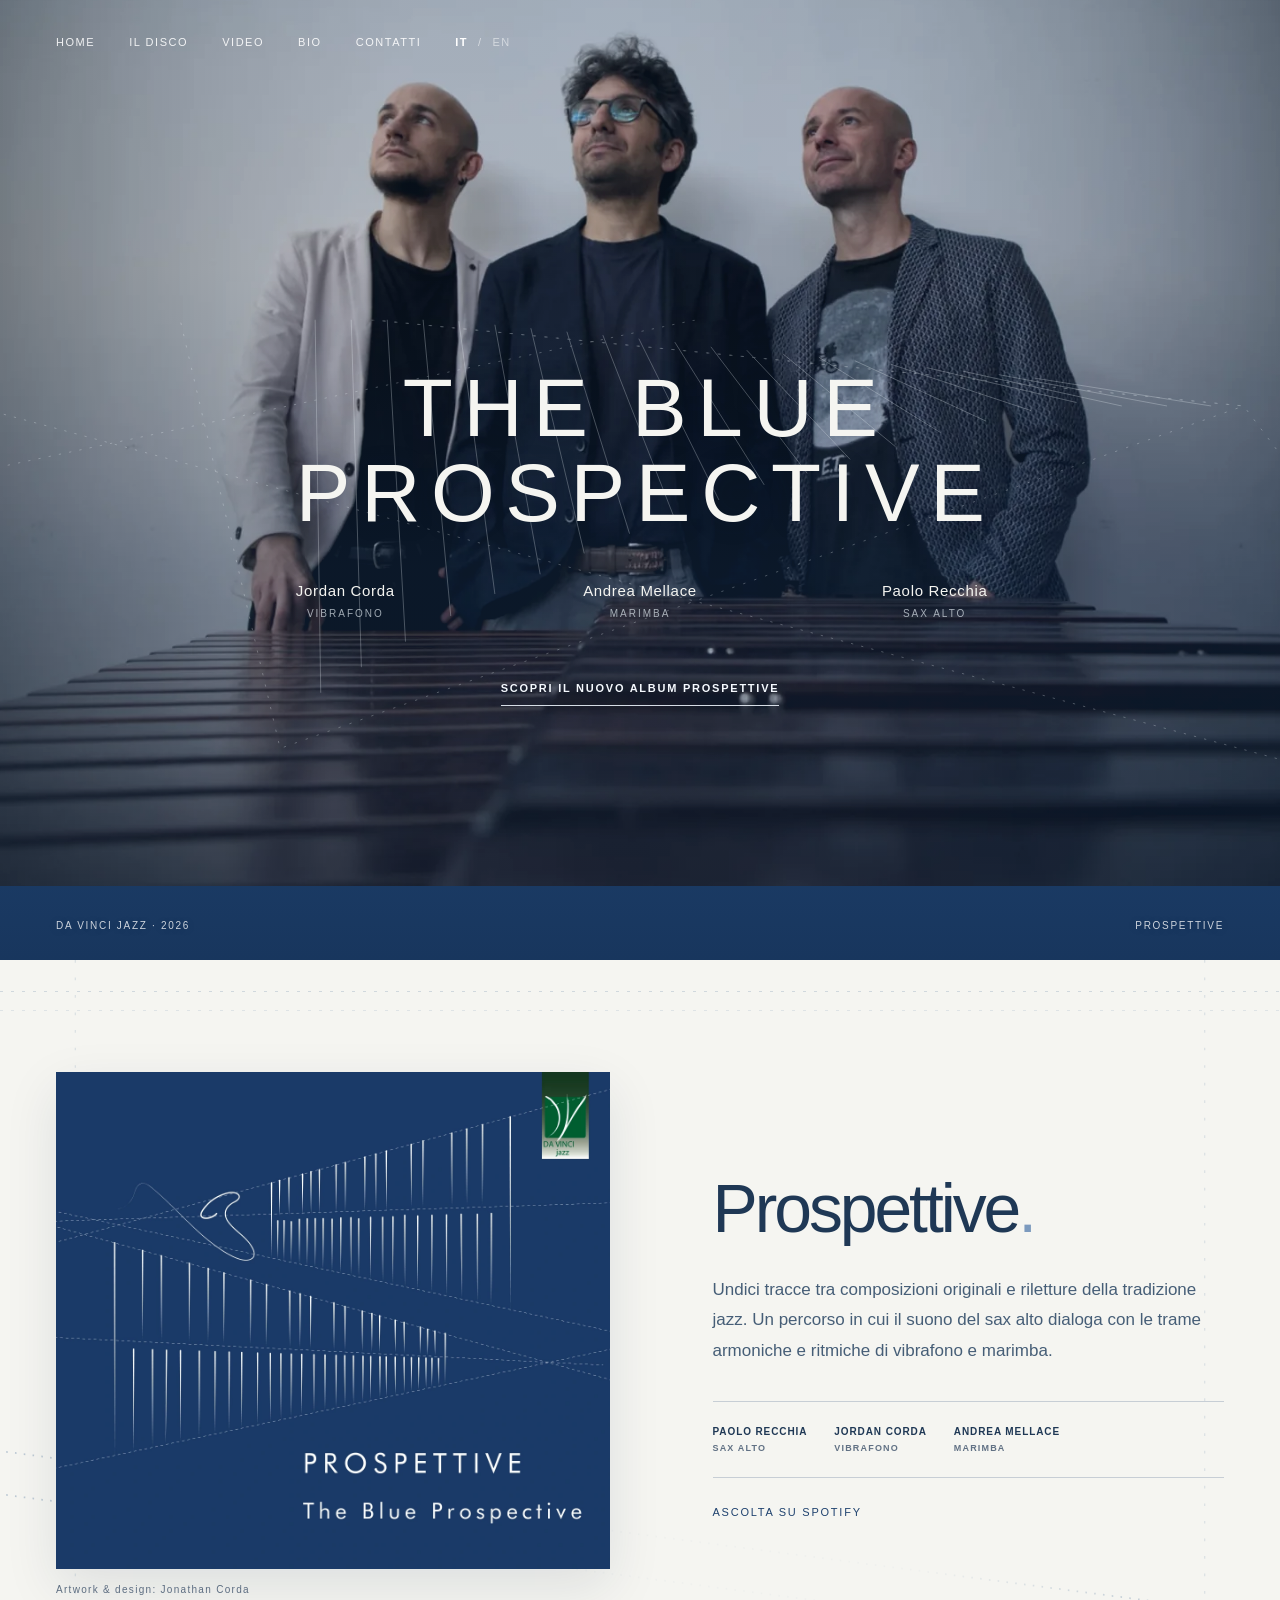
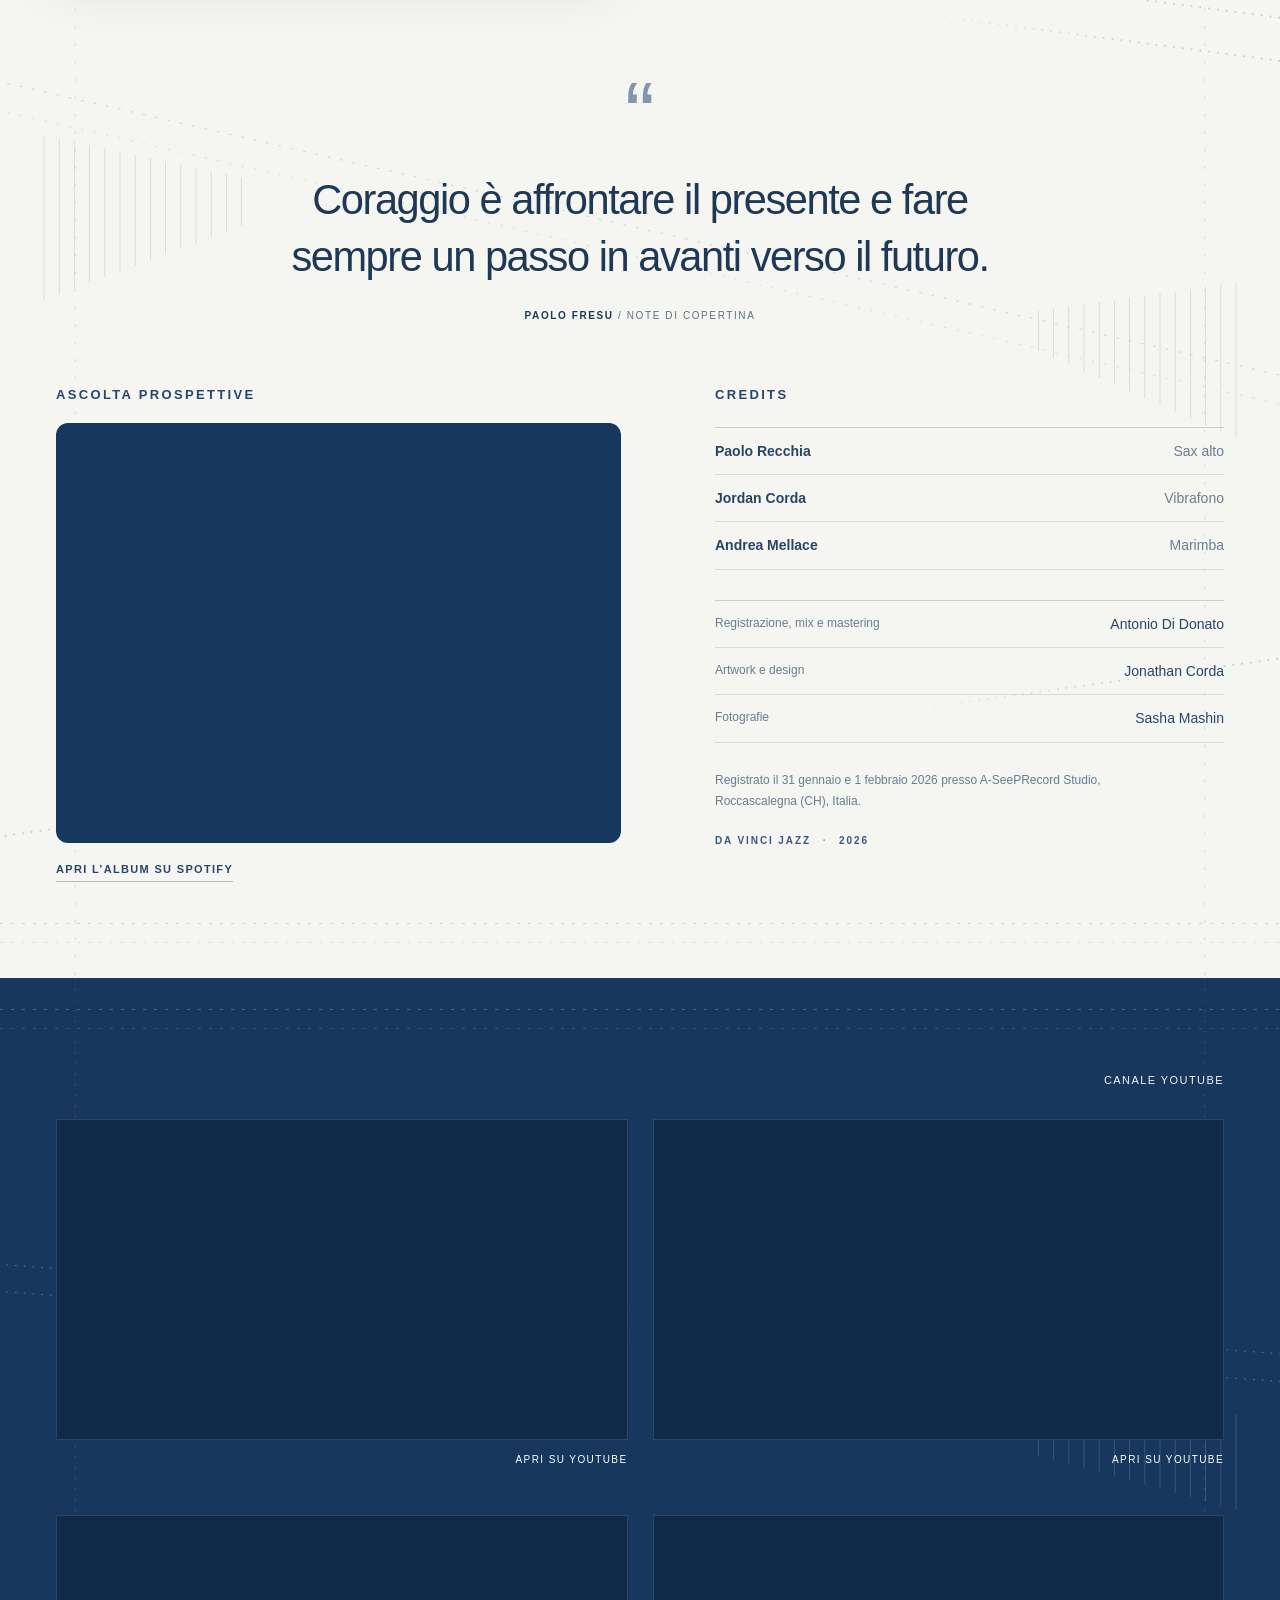
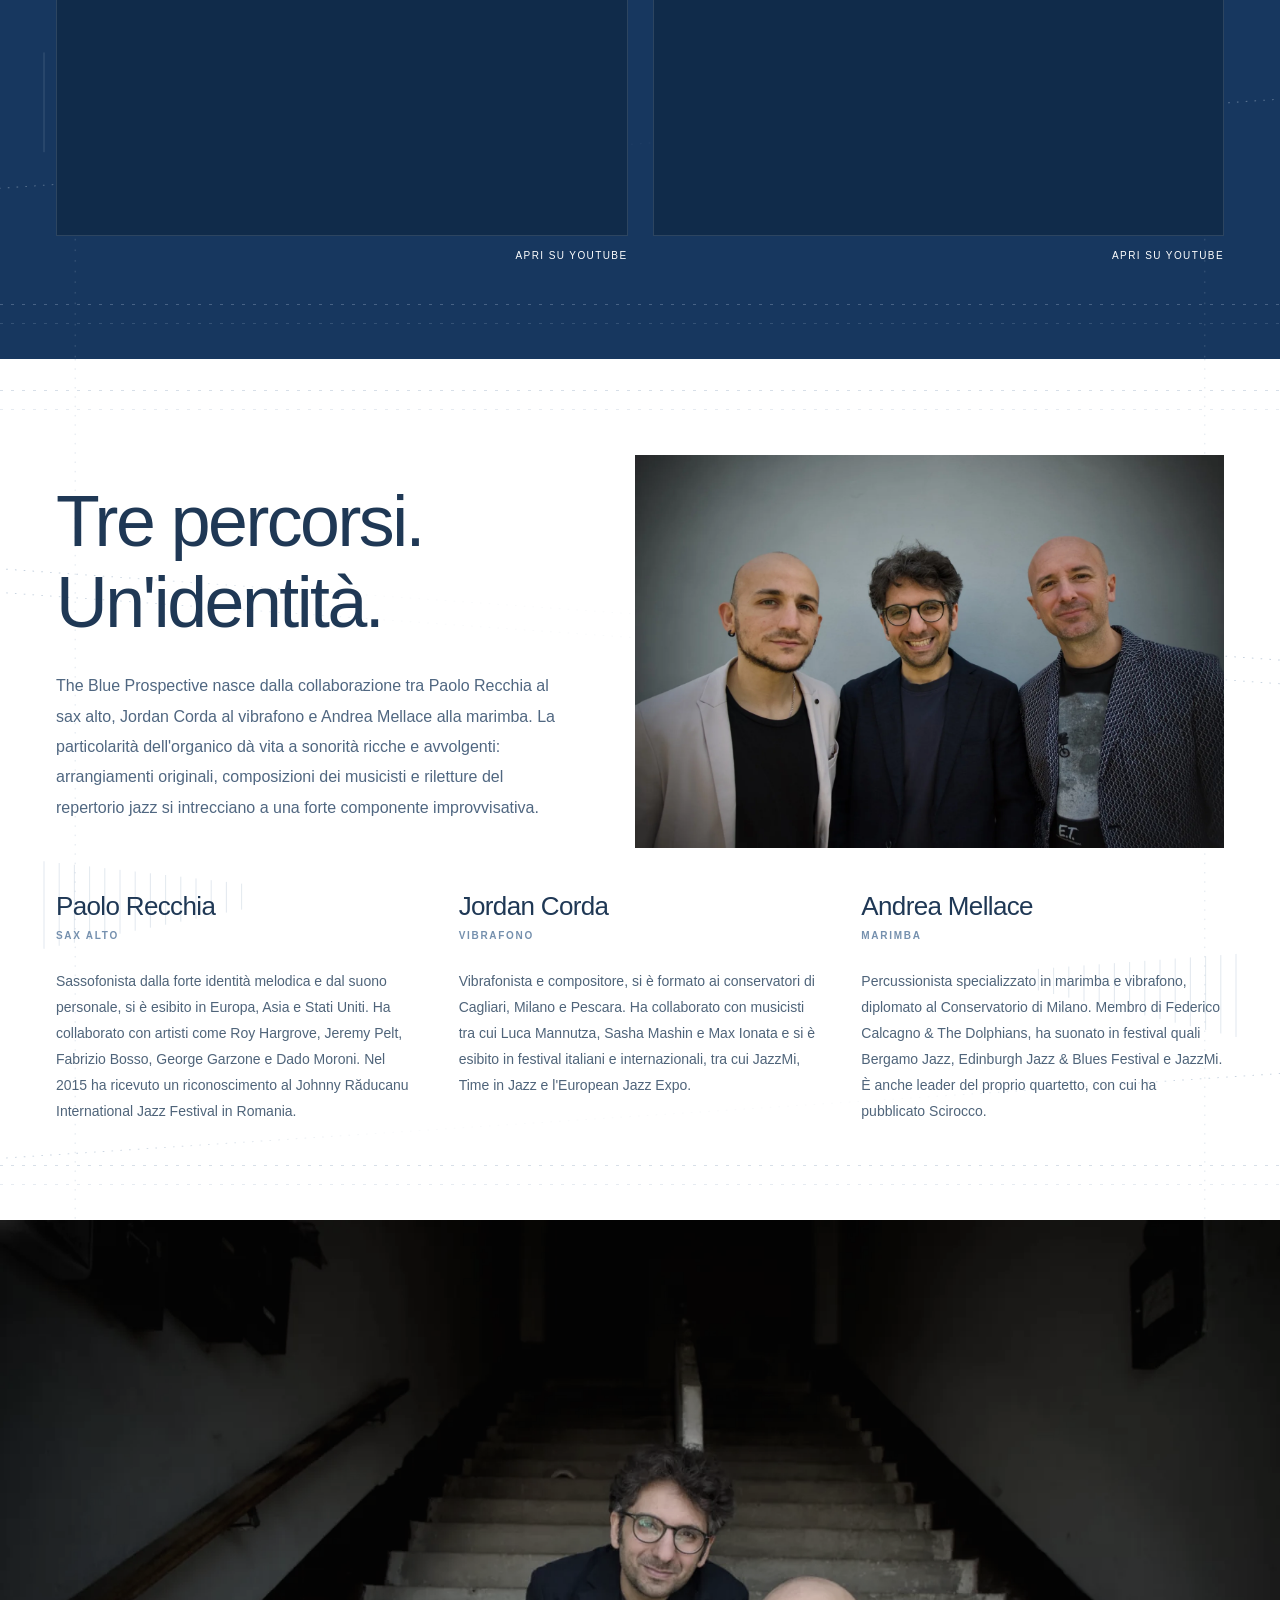
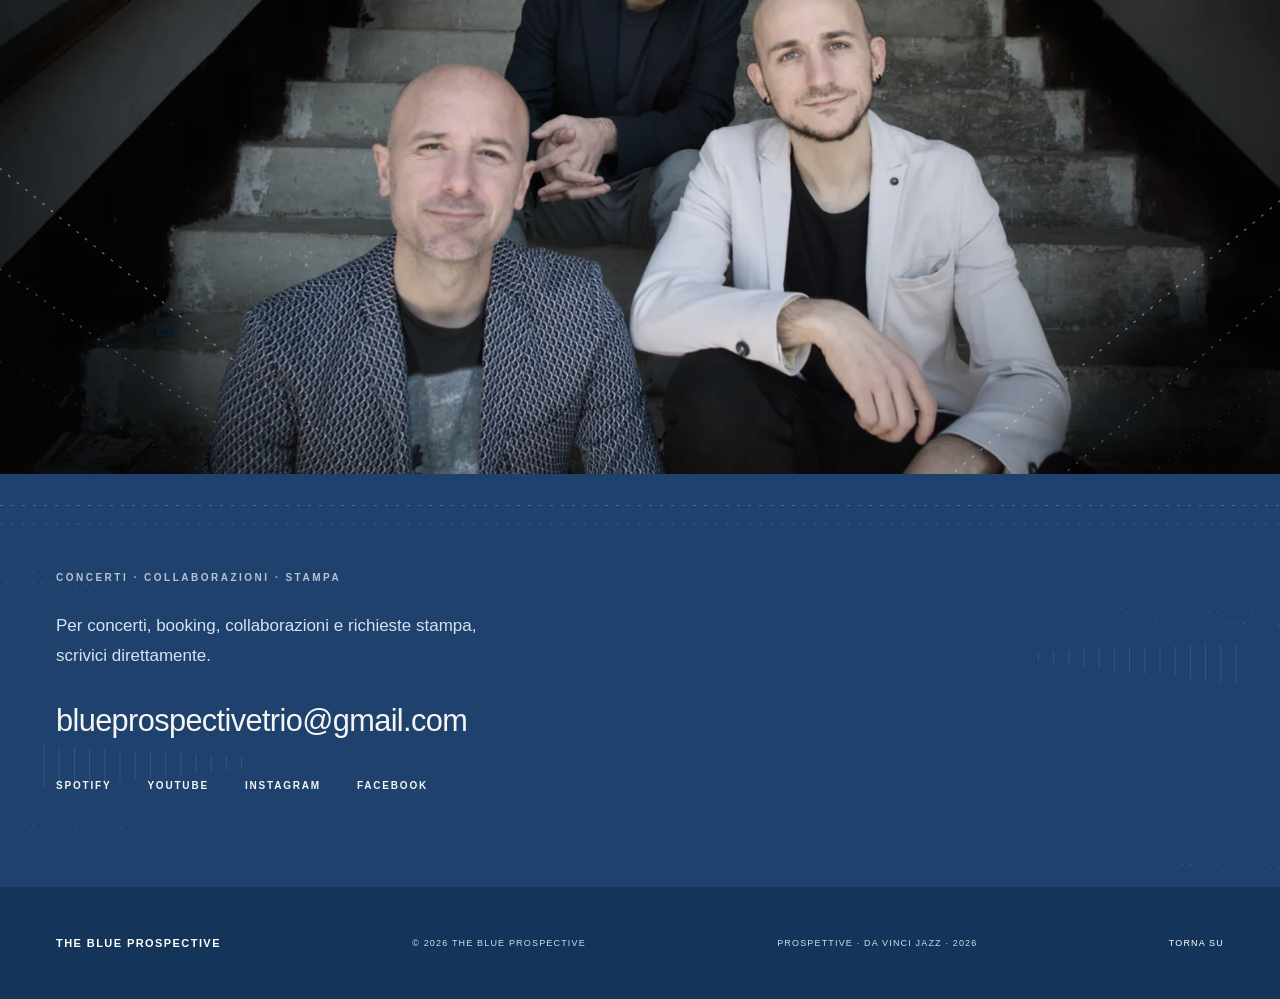
==== index.html @ 14762be0 "Add files via upload" ====
<!DOCTYPE html>

<html lang="it">
<head>
<meta charset="utf-8"/>
<meta content="width=device-width, initial-scale=1" name="viewport"/>
<meta content="#1e416e" name="theme-color"/>
<meta content="The Blue Prospective: Paolo Recchia, Jordan Corda e Andrea Mellace. Scopri Prospettive, il disco d'esordio per Da Vinci Jazz, ascolta la musica e guarda i video." name="description"/>
<meta content="website" property="og:type"/>
<meta content="The Blue Prospective — Prospettive" property="og:title"/>
<meta content="Alto saxophone · Vibraphone · Marimba. The debut album Prospettive — Da Vinci Jazz, 2026." property="og:description"/>
<meta content="assets/prospettive-cover.jpg" property="og:image"/>
<meta content="light" name="color-scheme"/>
<link href="[data-uri]" rel="icon" type="image/svg+xml"/>
<link as="image" href="[data-uri]" rel="preload"/>
<style>
:root{--blue:#1e416e;--blue-deep:#17375f;--blue-light:#42658c;--paper:#f5f5f1;--white:#fff;--ink:#1f3855;--muted:#617184;--line:rgba(30,65,110,.21);--max:1230px;--sans:"Helvetica Neue",Helvetica,Arial,sans-serif}
*{box-sizing:border-box}html{scroll-behavior:smooth;scroll-padding-top:82px}body{margin:0;font-family:var(--sans);background:var(--paper);color:var(--ink);-webkit-font-smoothing:antialiased}body,button{font-size:16px}button,a{-webkit-tap-highlight-color:transparent}button{font-family:inherit}a{color:inherit;text-decoration:none}img{max-width:100%;display:block}figure,blockquote{margin:0}p,h1,h2,h3{margin-top:0}::selection{background:#aebed0;color:var(--blue-deep)}:focus-visible{outline:2px solid #819cce;outline-offset:5px}.page-wrap{width:min(calc(100% - 112px),var(--max));margin-inline:auto}.section-padding{padding-block:118px}.blue-surface{background:var(--blue);color:#f5f5f1}.skip-link{position:absolute;z-index:100;top:-80px;left:20px;background:white;color:var(--blue);padding:10px 16px}.skip-link:focus{top:10px}
.site-header{height:84px;position:absolute;top:0;left:0;right:0;z-index:20;color:#fff;border-bottom:1px solid rgba(255,255,255,.18)}.header-inner{height:100%;display:flex;align-items:center;justify-content:space-between;gap:32px}.wordmark{display:inline-flex;align-items:center;gap:11px;font-size:12px;line-height:1.2;letter-spacing:.16em;font-weight:600;white-space:nowrap}.wordmark-symbol{font-size:29px;line-height:1;font-weight:200;transform:rotate(-18deg);opacity:.85}.desktop-nav{display:flex;align-items:center;gap:34px;margin-left:auto}.desktop-nav a,.mobile-nav a{font-size:11px;letter-spacing:.14em;text-transform:uppercase;opacity:.88;transition:opacity .2s}.desktop-nav a:hover,.mobile-nav a:hover{opacity:1}.header-actions{display:flex;align-items:center;gap:21px}.language-switch{display:flex;align-items:center;gap:8px;font-size:11px;letter-spacing:.12em;color:rgba(255,255,255,.56)}.lang-btn{background:transparent;border:0;color:rgba(255,255,255,.53);font-size:11px;letter-spacing:.13em;cursor:pointer;padding:8px 2px}.lang-btn.is-active{color:#fff;font-weight:700}.mobile-menu-button{display:none;background:transparent;border:0;color:#fff;width:38px;height:38px;cursor:pointer;flex-direction:column;gap:6px;justify-content:center;align-items:center}.mobile-menu-button span{height:1px;width:21px;background:currentColor;display:block;transition:transform .25s}.mobile-menu-button[aria-expanded=true] span:first-child{transform:translateY(3.5px) rotate(45deg)}.mobile-menu-button[aria-expanded=true] span:last-child{transform:translateY(-3.5px) rotate(-45deg)}.mobile-nav{position:absolute;left:0;right:0;top:84px;background:var(--blue-deep);padding:22px 7%;border-bottom:1px solid rgba(255,255,255,.14)}.mobile-nav:not([hidden]){display:flex;flex-direction:column;gap:24px}.mobile-nav[hidden]{display:none}
.hero{position:relative;isolation:isolate;min-height:765px;height:min(920px,100svh);display:flex;align-items:center;overflow:hidden}.hero-art{position:absolute;inset:0;z-index:-1;overflow:hidden;pointer-events:none}.perspective-art{position:absolute;width:100%;height:100%;color:rgba(232,239,244,.92);transform:scale(1.04)}.hero-art:after{content:"";position:absolute;inset:0;background:linear-gradient(90deg,rgba(30,65,110,.17),rgba(30,65,110,.55) 35%,rgba(30,65,110,.45) 68%,rgba(30,65,110,.10))}.hero-content{position:relative;padding-top:72px;text-align:center}.eyebrow{font-size:10px;font-weight:600;letter-spacing:.25em;line-height:1.6;text-transform:uppercase}.hero-eyebrow{display:flex;align-items:center;justify-content:center;gap:20px;color:rgba(255,255,255,.9);margin-bottom:38px}.eyebrow-rule{width:36px;height:1px;background:rgba(255,255,255,.76)}.hero h1{font-size:clamp(57px,7.15vw,112px);line-height:1.09;letter-spacing:.14em;font-weight:300;margin:0 auto;max-width:1160px;text-indent:.14em}.hero h1 span{display:block}.hero-subtitle{font-size:clamp(18px,2.3vw,28px);font-weight:300;letter-spacing:.02em;margin:32px 0 12px}.hero-instruments{font-size:12px;letter-spacing:.19em;text-transform:uppercase;color:rgba(255,255,255,.74)}.hero-cta{display:flex;justify-content:center;align-items:center;gap:36px;margin-top:43px}.btn{display:inline-flex;align-items:center;justify-content:center;gap:38px;min-height:53px;padding:15px 23px;font-size:11px;font-weight:700;text-transform:uppercase;letter-spacing:.13em;border:1px solid transparent;transition:background .2s,color .2s,border-color .2s}.btn span:last-child{font-size:16px;font-weight:300}.btn-light{color:var(--blue);background:#fff}.btn-light:hover{background:#e3eaf2}.btn-blue{color:#fff;background:var(--blue);margin-top:33px}.btn-blue:hover{background:#123156}.text-link{display:inline-flex;align-items:center;gap:10px;font-size:11px;letter-spacing:.13em;text-transform:uppercase;transition:opacity .2s}.text-link:hover{opacity:.7}.hero-text-link{color:#fff}.hero-foot{position:absolute;bottom:32px;left:50%;transform:translateX(-50%);display:flex;align-items:center;justify-content:space-between;width:min(calc(100% - 112px),var(--max));font-size:10px;letter-spacing:.17em;color:rgba(255,255,255,.78)}.hero-foot a{transition:opacity .2s}.hero-foot a:hover{opacity:.6}
.photo-break{position:relative;height:clamp(390px,49vw,690px);overflow:hidden;background:#c8d1da}.photo-break img{width:100%;height:100%;object-fit:cover;object-position:center 47%}.photo-break:after{position:absolute;content:"";inset:0;background:linear-gradient(to top,rgba(14,32,53,.34),transparent 37%);pointer-events:none}.photo-break-note{position:absolute;bottom:33px;left:max(56px,calc((100vw - var(--max))/2));display:flex;align-items:center;gap:18px;z-index:1;color:white;font-size:10px;letter-spacing:.23em;font-weight:600}.hairline{width:40px;height:1px;background:rgba(255,255,255,.8)}
.statement{background:#fff}.statement-layout{display:grid;grid-template-columns:27% 1fr;gap:4%}.section-index{font-size:10px;letter-spacing:.18em;font-weight:700;text-transform:uppercase;margin:0;line-height:1.5}.statement-title{font-size:clamp(36px,4.8vw,65px);font-weight:300;line-height:1.22;letter-spacing:-.032em;max-width:870px;margin-bottom:33px}.statement-copy{max-width:620px;color:#51667d;font-size:17px;line-height:1.85;font-weight:300;margin-bottom:0}
.album-section{background:var(--paper)}.section-heading{display:flex;justify-content:space-between;align-items:center;padding-bottom:24px;margin-bottom:60px;border-bottom:1px solid var(--line);gap:24px}.heading-right{font-size:10px;letter-spacing:.15em;font-weight:600;text-transform:uppercase}.bullet{padding-inline:8px}.album-feature{display:grid;grid-template-columns:minmax(0,1.04fr) minmax(0,.96fr);gap:clamp(55px,8vw,126px);align-items:center}.album-art-wrap{width:100%}.album-art{width:100%;height:auto;box-shadow:0 18px 50px rgba(15,38,68,.10)}.image-caption{margin-top:15px;font-size:10px;letter-spacing:.13em;color:var(--muted)}.dark-eyebrow{color:#5d7290}.album-intro h2{font-weight:300;font-size:clamp(49px,5.3vw,85px);letter-spacing:-.045em;line-height:1.06;margin:18px 0 30px}.title-period{color:#7c9abe}.album-description{max-width:530px;font-size:17px;line-height:1.8;font-weight:300;color:#465e77}.album-metadata{display:flex;flex-wrap:wrap;gap:16px 27px;margin-top:35px;padding-block:24px;border-block:1px solid var(--line)}.album-metadata span{font-size:10px;letter-spacing:.09em;font-weight:600}.album-metadata small{display:block;font-size:9px;letter-spacing:.13em;color:var(--muted);margin-top:6px}.album-lower{display:grid;grid-template-columns:.95fr 1.05fr;gap:clamp(60px,11vw,160px);margin-top:100px}.liner-quote{position:relative;padding-top:17px}.quote-mark{font-size:90px;font-weight:300;line-height:.5;color:#8fa3bc}.liner-quote blockquote{font-weight:300;max-width:420px;font-size:clamp(24px,3vw,37px);line-height:1.45;letter-spacing:-.02em;margin:12px 0 25px}.quote-author{font-size:10px;letter-spacing:.16em;font-weight:700}.quote-author span{font-weight:400;color:var(--muted)}.spotify-embed{max-width:460px;margin-top:56px}.spotify-embed iframe{display:block;border:0;border-radius:12px;background:#e7e7e2}.tracks h3{font-size:12px;font-weight:700;letter-spacing:.19em;margin:0 0 16px}.track-list{list-style:none;margin:0;padding:0;border-top:1px solid var(--line)}.track-list li{display:grid;grid-template-columns:40px 1fr 45px;gap:12px;align-items:baseline;padding:12px 0 11px;border-bottom:1px solid var(--line)}.track-number,.track-list time{font-size:10px;font-weight:500;letter-spacing:.06em;color:#7a8da3}.track-list time{text-align:right}.track-name{font-size:14px;line-height:1.35;font-weight:500}.track-name small{display:block;color:#748498;font-size:10px;font-weight:400;line-height:1.45;margin-top:3px}.album-credits{font-size:10px;letter-spacing:.04em;line-height:1.8;color:#8190a0;margin:66px 0 0;max-width:780px}
.videos-section{background:var(--blue-deep)}.section-heading-light{border-color:rgba(255,255,255,.26)}.video-title{font-size:clamp(46px,6.8vw,90px);line-height:1.1;letter-spacing:-.035em;font-weight:300;margin:0 0 22px}.video-lead{font-size:16px;color:#d0dce8;font-weight:300;margin-bottom:54px}.video-grid{display:grid;grid-template-columns:1fr 1fr;gap:52px 25px}.video-frame{position:relative;aspect-ratio:16/9;background:#102b4a;border:1px solid rgba(255,255,255,.12)}.video-frame iframe{position:absolute;inset:0;width:100%;height:100%;border:0}.video-meta{display:flex;justify-content:space-between;gap:18px;align-items:center;padding-top:14px;font-size:10px;letter-spacing:.14em;color:#d2dfeb}.video-meta a{font-size:19px;line-height:1;color:white;transition:transform .2s}.video-meta a:hover{transform:translate(2px,-2px)}
.about-section{background:#fff}.about-top{display:grid;grid-template-columns:minmax(0,.92fr) minmax(0,1.08fr);gap:clamp(50px,7vw,115px);align-items:center}.about-main h2{font-size:clamp(44px,5.6vw,78px);line-height:1.13;letter-spacing:-.035em;font-weight:300;margin:18px 0 28px}.about-paragraph{font-size:16px;line-height:1.9;font-weight:300;color:#506781;max-width:520px}.about-photo{margin:0}.about-photo img{width:100%;height:auto}.about-photo figcaption{font-size:9px;letter-spacing:.15em;color:#7e8c9e;margin-top:14px}.members-heading{display:flex;align-items:center;justify-content:space-between;margin-top:95px;padding-bottom:18px;border-bottom:1px solid var(--line)}.members-heading>span{font-size:10px;letter-spacing:.14em;color:#7c8da1}.member-grid{display:grid;grid-template-columns:repeat(3,1fr);gap:40px;margin-top:38px}.member{padding-top:5px}.member-n{font-size:10px;color:#8095ab;letter-spacing:.12em}.member h3{font-size:26px;letter-spacing:-.025em;font-weight:400;margin:23px 0 5px}.member-instrument{font-size:10px!important;text-transform:uppercase;letter-spacing:.17em!important;font-weight:700!important;color:#7590ae!important;margin-bottom:24px!important}.member p{font-size:14px;color:#4f647a;line-height:1.85;font-weight:300;margin-bottom:0}
.interlude-photo{height:clamp(350px,46vw,660px);background:#b9c1c3;overflow:hidden}.interlude-photo img{width:100%;height:100%;object-fit:cover;object-position:center 52%}
.contact-section{position:relative;overflow:hidden;isolation:isolate;padding-block:120px 145px}.contact-lines{position:absolute;z-index:-1;right:-80px;top:11%;width:min(52%,700px);height:90%;color:#dde7f0;opacity:.48}.contact-lines svg{width:100%;height:100%}.contact-content{display:grid;grid-template-columns:27% 1fr}.contact-body{max-width:850px}.contact-body h2{font-size:clamp(60px,8.1vw,116px);line-height:1.1;font-weight:300;letter-spacing:-.045em;margin:14px 0 21px}.contact-body>p:not(.eyebrow){max-width:475px;color:#d7e2ee;font-size:17px;font-weight:300;line-height:1.8}.contact-mail{display:inline-flex;gap:21px;align-items:center;border-bottom:1px solid rgba(255,255,255,.6);padding:10px 0 15px;max-width:100%;font-size:clamp(17px,2.4vw,31px);font-weight:300;letter-spacing:-.02em;overflow-wrap:anywhere}.contact-mail span{font-size:18px}.contact-links{display:flex;gap:35px;margin-top:50px}.contact-links a{font-size:10px;letter-spacing:.18em;font-weight:600}.site-footer{background:#123052;color:#d0dce7}.footer-inner{display:flex;justify-content:space-between;gap:28px;align-items:center;min-height:112px}.footer-inner>*{font-size:9px;letter-spacing:.13em;text-transform:uppercase}.footer-brand{font-size:11px;font-weight:600;color:#fff}.back-top{color:#fff}
@media(min-width:1550px){.hero h1{font-size:112px}}@media(max-width:1100px){.page-wrap{width:min(calc(100% - 72px),var(--max))}.hero-foot{width:calc(100% - 72px)}.desktop-nav{gap:21px}.album-feature{gap:50px}.album-lower{gap:68px}.member-grid{gap:25px}.photo-break-note{left:36px}}@media(max-width:760px){html{scroll-padding-top:65px}.page-wrap{width:calc(100% - 42px)}.section-padding{padding-block:78px}.site-header{height:70px}.wordmark{font-size:10px;letter-spacing:.1em}.wordmark-symbol{font-size:24px}.desktop-nav{display:none}.mobile-menu-button{display:flex}.mobile-nav{top:70px}.hero{min-height:640px;height:91svh;max-height:820px}.hero-content{padding-top:60px}.hero-eyebrow{font-size:8px;letter-spacing:.13em;gap:10px;margin-bottom:28px}.eyebrow-rule{width:21px}.hero h1{font-size:clamp(40px,8.1vw,64px);letter-spacing:.09em;text-indent:.09em;line-height:1.14}.hero-subtitle{font-size:19px;margin-top:29px}.hero-instruments{font-size:10px;letter-spacing:.12em}.hero-cta{flex-direction:column;gap:26px;margin-top:32px}.hero-foot{width:calc(100% - 42px);bottom:23px;font-size:8px}.photo-break{height:440px}.photo-break img{object-position:55% center}.photo-break-note{left:21px;bottom:24px;font-size:8px}.statement-layout{display:block}.statement-layout>.section-index{margin-bottom:35px}.statement-title{font-size:clamp(34px,7.8vw,57px)}.statement-copy{font-size:15px}.section-heading{margin-bottom:40px}.heading-right{font-size:9px}.album-feature{grid-template-columns:1fr;gap:52px}.album-art-wrap{max-width:600px}.album-intro h2{font-size:clamp(53px,12vw,75px)}.album-description{font-size:16px}.album-lower{grid-template-columns:1fr;gap:67px;margin-top:77px}.liner-quote blockquote{max-width:590px}.spotify-embed{margin-top:37px}.album-credits{margin-top:45px}.video-title{font-size:clamp(43px,10vw,75px)}.video-grid{grid-template-columns:1fr;gap:35px}.video-lead{margin-bottom:38px}.about-top{grid-template-columns:1fr;gap:33px}.about-main h2{font-size:55px}.about-photo{max-width:640px}.members-heading{margin-top:60px}.member-grid{grid-template-columns:1fr;gap:37px}.member{border-bottom:1px solid var(--line);padding-bottom:27px}.member h3{margin-top:14px}.member p{max-width:620px}.interlude-photo{height:410px}.interlude-photo img{object-position:53% center}.contact-section{padding-block:83px 110px}.contact-content{grid-template-columns:1fr}.contact-content>.section-index{margin-bottom:50px}.contact-body h2{font-size:clamp(57px,12vw,95px)}.contact-lines{width:100%;right:-50%;opacity:.26}.footer-inner{flex-wrap:wrap;justify-content:flex-start;gap:14px 22px;padding-block:27px;min-height:110px}.footer-inner>*{width:calc(50% - 12px)}.footer-inner>*:nth-child(2n){text-align:right}}@media(max-width:420px){.hero h1{font-size:clamp(35px,8.5vw,45px)}.hero-eyebrow{font-size:7px}.hero-cta .btn{min-width:220px}.photo-break{height:360px}.video-title{font-size:43px}.contact-mail{font-size:17px}.footer-inner>*{font-size:8px}}@media(prefers-reduced-motion:reduce){html{scroll-behavior:auto}*,*:before,*:after{transition-duration:.01ms!important;animation-duration:.01ms!important}}

/* Prospettive / editorial refinements — the cover's converging lines recur throughout. */
.wordmark-symbol{width:25px;height:26px;position:relative;display:flex;gap:4px;align-items:center;justify-content:center;transform:none;opacity:.75}
.wordmark-symbol i{width:1px;background:currentColor;height:19px;display:block;transform:rotate(12deg)}
.wordmark-symbol i:nth-child(1),.wordmark-symbol i:nth-child(5){height:10px}
.wordmark-symbol i:nth-child(2),.wordmark-symbol i:nth-child(4){height:16px}

.hero{min-height:880px;height:min(1010px,100svh);max-height:none}
.hero-content{padding-top:96px}
.hero-eyebrow{margin-bottom:28px;color:rgba(255,255,255,.8)}
.hero h1{font-size:clamp(56px,7.1vw,106px);letter-spacing:.14em}
.hero-musicians{display:flex;align-items:flex-start;justify-content:center;gap:clamp(28px,5vw,86px);margin:30px auto 0;padding-top:21px;border-top:1px solid rgba(255,255,255,.25);max-width:790px}
.hero-musician{min-width:0;display:flex;flex-direction:column;align-items:center;gap:9px;flex:1}
.hero-musician-name{font-size:clamp(11px,1.3vw,15px);font-weight:500;letter-spacing:.045em;white-space:nowrap}
.hero-musician-role{font-size:10px;font-weight:400;letter-spacing:.2em;text-transform:uppercase;color:rgba(235,244,251,.66)}
.hero-subtitle{font-size:clamp(16px,2.1vw,23px);margin:31px 0 0;letter-spacing:.035em}
.hero-cta{margin-top:27px;gap:32px}
.hero-photo{width:clamp(290px,35vw,410px);margin:30px auto 0;border:1px solid rgba(239,244,247,.33);overflow:hidden;position:relative;aspect-ratio:2.45/1;background:var(--blue-deep)}
.hero-photo img{width:100%;height:100%;object-fit:cover;object-position:center 54%;filter:saturate(.72) contrast(.93);opacity:.92}
.hero-photo::after{content:"";position:absolute;inset:0;box-shadow:inset 0 0 34px rgba(23,55,95,.27);pointer-events:none}
.hero-foot{bottom:21px}
.hero-cta .btn{gap:0}
.hero-cta .text-link{border-bottom:1px solid rgba(255,255,255,.48);padding-bottom:5px}
.btn{gap:0;letter-spacing:.15em}
.text-link,.back-top,.contact-links a,.video-meta a,.contact-mail{transition:opacity .2s,border-color .2s}
.text-link:hover,.back-top:hover,.contact-links a:hover,.video-meta a:hover,.contact-mail:hover{opacity:.64}

/* A consistent line drawing sits behind editorial content, never behind text at full strength. */
.statement,.album-section,.videos-section,.about-section,.contact-section{position:relative;isolation:isolate;overflow:hidden}
.statement::before,.album-section::before,.videos-section::before,.about-section::before{content:"";position:absolute;z-index:-1;pointer-events:none;background-image:url("assets/perspective-motif.svg");background-repeat:no-repeat;background-size:contain;background-position:center center}
.statement::before{width:min(990px,78vw);height:640px;right:-23%;top:-150px;opacity:.075;transform:rotate(5deg)}
.album-section::before{width:min(1000px,83vw);height:750px;left:-22%;top:140px;opacity:.07;transform:rotate(185deg)}
.videos-section::before{width:min(1200px,100vw);height:760px;right:-24%;top:8%;opacity:.15;filter:brightness(0) invert(1)}
.about-section::before{width:min(1050px,86vw);height:800px;right:-24%;bottom:0;opacity:.072;transform:rotate(180deg)}
.section-index{letter-spacing:.23em;font-weight:600;color:var(--blue-light)}
.section-heading-light .section-index,.contact-content>.section-index{color:rgba(255,255,255,.81)}

/* Photographs read like brief editorial interludes rather than separate destinations. */
.photo-break{height:clamp(275px,34vw,485px)}
.photo-break img{object-position:center 43%;filter:saturate(.7)}
.photo-break::before,.interlude-photo::before{content:"";position:absolute;z-index:1;inset:0;background-image:url("assets/perspective-motif.svg");background-size:cover;background-position:center;opacity:.085;filter:brightness(0) invert(1);pointer-events:none}
.photo-break::after{background:linear-gradient(0deg,rgba(24,50,81,.38),rgba(24,50,81,.1) 35%,transparent)}
.interlude-photo{position:relative;height:clamp(280px,32vw,455px)}
.interlude-photo img{object-position:center 41%;filter:saturate(.58) contrast(.98)}
.interlude-photo::after{content:"";position:absolute;inset:0;background:linear-gradient(0deg,rgba(19,55,95,.18),transparent 65%);pointer-events:none}

/* Let each section flow into the next through rhythm, air and restrained typography. */
.section-padding{padding-block:96px}
.statement{padding-block:102px}
.statement-layout{grid-template-columns:22% 1fr}
.statement-title{font-size:clamp(36px,4.5vw,61px)}
.album-section{padding-top:90px}
.section-heading{margin-bottom:48px;padding-bottom:20px}
.album-lower{margin-top:78px}
.about-top{gap:clamp(45px,6vw,90px)}
.members-heading{margin-top:76px}
.member-n{display:none}
.member h3{margin-top:0}
.video-grid{gap:39px 25px}
.video-meta{padding-top:13px}
.video-meta a{font-size:10px;line-height:1.35;letter-spacing:.09em;text-transform:uppercase;border-bottom:1px solid rgba(255,255,255,.35);padding-bottom:3px}
.video-meta a:hover{transform:none}
.contact-mail{border-bottom-color:rgba(255,255,255,.46)}
.contact-links a{border-bottom:1px solid rgba(255,255,255,.35);padding-bottom:7px}
.site-footer{background:#143559}

@media(max-width:1100px){
 .hero{min-height:855px;height:max(855px,100svh)}
 .hero-content{padding-top:80px}
 .hero h1{font-size:clamp(52px,7.3vw,89px)}
}
@media(max-width:760px){
 .hero{height:auto;min-height:max(795px,100svh)}
 .hero-content{padding-top:110px;padding-bottom:84px}
 .hero-eyebrow{font-size:8px;margin-bottom:22px}
 .hero h1{font-size:clamp(39px,8.7vw,61px);letter-spacing:.075em;text-indent:.075em}
 .hero-musicians{gap:7px;margin-top:28px;padding-top:20px;width:100%}
 .hero-musician-name{font-size:clamp(10px,2.6vw,13px);letter-spacing:0}
 .hero-musician-role{font-size:8px;letter-spacing:.08em;white-space:nowrap}
 .hero-subtitle{font-size:18px;margin-top:25px}
 .hero-cta{flex-direction:row;gap:23px;flex-wrap:wrap;margin-top:27px}
 .hero-cta .btn{min-height:45px;padding:13px 14px;font-size:9px}
 .hero-cta .text-link{font-size:9px}
 .hero-photo{width:min(100%,390px);margin-top:30px;aspect-ratio:2.25/1}
 .hero-foot{bottom:21px}
 .photo-break{height:clamp(255px,58vw,360px)}
 .photo-break img{object-position:55% 40%}
 .section-padding{padding-block:76px}
 .statement{padding-block:75px}
 .statement-title{font-size:clamp(32px,7.8vw,52px)}
 .statement-layout>.section-index{margin-bottom:26px}
 .album-section{padding-top:76px}
 .album-lower{margin-top:68px}
 .member h3{margin-top:0}
 .interlude-photo{height:clamp(230px,53vw,380px)}
 .interlude-photo img{object-position:center 35%}
 .statement::before{width:135%;right:-54%;top:10px}
 .album-section::before{width:130%;left:-65%}
 .videos-section::before{width:145%;right:-64%;top:12%}
 .about-section::before{width:130%;right:-60%}
 .video-meta{align-items:baseline}
 .video-meta a{font-size:9px}
}
@media(max-width:420px){
 .hero{min-height:765px}
 .hero-content{padding-top:104px;padding-bottom:75px}
 .hero h1{font-size:clamp(36px,8.5vw,42px)}
 .hero-cta{gap:16px}
 .hero-cta .btn{min-width:0}
 .hero-photo{margin-top:28px;aspect-ratio:2.15/1}
 .hero-musician-name{font-size:10px}
 .hero-musician-role{font-size:7.7px}
}

/* Keep the photographic transitions compact. */
@media(min-width:761px){.photo-break{height:clamp(270px,29vw,400px)}.interlude-photo{height:clamp(250px,28vw,385px)}}
.video-meta{justify-content:flex-end}

/* Version 3 — photographic hero, architectural lines, minimal navigation. */
.visually-hidden{position:absolute!important;width:1px;height:1px;padding:0;margin:-1px;overflow:hidden;clip:rect(0,0,0,0);white-space:nowrap;border:0}
.hero{height:clamp(790px,100svh,1050px);min-height:790px;display:flex;align-items:flex-start;background:var(--blue);}
.hero-media{position:absolute;inset:0;z-index:0;pointer-events:none;overflow:hidden;}
.hero-media img{position:absolute;inset:0;width:100%;height:100%;object-fit:cover;object-position:center 50%;opacity:.9;filter:saturate(.62) contrast(1.03)}
.hero-media::after{content:"";position:absolute;inset:0;background:linear-gradient(to bottom,#1e416e 0%,#1e416e 17%,rgba(30,65,110,.98) 29%,rgba(30,65,110,.94) 38%,rgba(30,65,110,.72) 49%,rgba(30,65,110,.27) 64%,rgba(30,65,110,.17) 83%,rgba(30,65,110,.46) 100%)}
.hero-art{z-index:1}.hero-art:after{background:none}.perspective-art{color:rgba(238,246,250,.93);opacity:.85}
.hero-content{z-index:2;padding-top:clamp(176px,18.5vh,235px);padding-bottom:0;text-align:center}
.hero h1{font-size:clamp(58px,7.1vw,110px);line-height:1.08;margin:0 auto;letter-spacing:.145em}
.hero-musicians{margin-top:34px;padding-top:21px;border-top-color:rgba(255,255,255,.44)}
.hero-cta{margin-top:38px;gap:38px;align-items:center}
.hero-foot{z-index:2;bottom:25px;text-shadow:0 1px 12px rgba(0,0,0,.15)}
.plain-action{display:inline-flex;min-height:0;align-items:center;justify-content:center;background:transparent!important;color:inherit!important;border:0!important;border-radius:0!important;box-shadow:none!important;padding:0!important;font-size:11px!important;font-weight:500!important;line-height:1.7!important;letter-spacing:.16em!important;text-transform:uppercase;text-decoration:none!important;transition:opacity .2s}
.plain-action:hover,.plain-action:focus-visible{background:transparent!important;opacity:.65}
.hero-action{color:white!important}.album-action{color:var(--blue)!important;margin-top:25px}
.hero-cta .text-link{border:0!important;padding:0!important}
/* Real content, not labels: no strip index or generic headings before sections. */
.statement-layout{display:block;max-width:850px}
.statement-title{max-width:830px}
.videos-section .section-heading{border:0;margin:0 0 33px;padding:0;justify-content:flex-end}
.video-grid{row-gap:48px}
.video-meta a{border:0!important;padding:0!important;letter-spacing:.14em;font-size:10px!important;transform:none!important}
.album-feature{align-items:center}
.album-feature+.album-lower{margin-top:83px}
.about-top{align-items:center}
.contact-content{display:block}.contact-body{max-width:780px}
.contact-body>.eyebrow{margin:0 0 25px;color:rgba(255,255,255,.68)}
.contact-body>p:not(.eyebrow){margin:0 0 25px}
.contact-mail{display:inline-block;border:0!important;padding:0!important;margin:6px 0 0}
.contact-links{margin-top:41px;gap:36px}
.contact-links a{border:0!important;padding:0!important}
/* No underlined or boxed links anywhere, while preserving keyboard focus. */
a,a:hover,a:focus-visible,a:active{text-decoration:none!important}
a:not(.skip-link){background-image:none}
/* Preserve the three faces in the last photograph; avoid a shallow panoramic crop. */
.interlude-photo{height:clamp(440px,46vw,650px)}
.interlude-photo img{object-position:center 27%;filter:saturate(.62) contrast(.98)}
.interlude-photo::after{background:linear-gradient(0deg,rgba(19,55,95,.15),transparent 65%)}
@media(max-width:1100px){
 .hero{height:clamp(760px,100svh,1000px);min-height:760px}
 .hero-content{padding-top:clamp(170px,18vh,215px)}
}
@media(max-width:760px){
 .hero{height:clamp(770px,100svh,1030px);min-height:770px}
 .hero-media img{object-position:50% 54%}
 .hero-media::after{background:linear-gradient(to bottom,#1e416e 0%,#1e416e 15%,rgba(30,65,110,.99) 26%,rgba(30,65,110,.94) 36%,rgba(30,65,110,.72) 47%,rgba(30,65,110,.33) 62%,rgba(30,65,110,.18) 83%,rgba(30,65,110,.57) 100%)}
 .hero-content{padding-top:clamp(138px,17vh,175px);padding-bottom:0}
 .hero h1{font-size:clamp(38px,8.4vw,61px);letter-spacing:.073em;text-indent:.073em}
 .hero-musicians{gap:5px;margin-top:29px}
 .hero-musician-name{font-size:clamp(9.5px,2.6vw,13px)}
 .hero-musician-role{font-size:8px}
 .hero-cta{margin-top:34px;gap:27px;flex-direction:row;flex-wrap:wrap}
 .plain-action{font-size:10px!important}
 .statement-layout{width:100%}
 .statement{padding-block:74px}
 .interlude-photo{height:clamp(370px,75vw,530px)}
 .interlude-photo img{object-position:center 26%}
 .videos-section .section-heading{margin-bottom:23px}
 .contact-section{padding-block:85px 110px}
}
@media(max-width:420px){
 .hero{min-height:775px}
 .hero-content{padding-top:145px}
 .hero h1{font-size:clamp(34px,8.65vw,40px)}
 .hero-musician-name{font-size:9.7px}
 .hero-musician-role{font-size:7.5px}
 .hero-cta{gap:25px}
 .plain-action{font-size:9px!important}
 .interlude-photo{height:370px}
}
/* Put the full-width photo below the title, as part of the hero background. */
.hero-media img{top:auto;bottom:0;height:58%;object-fit:cover;object-position:center top}
.hero-media::after{background:linear-gradient(to bottom,#1e416e 0%,#1e416e 37%,rgba(30,65,110,.93) 46%,rgba(30,65,110,.55) 58%,rgba(30,65,110,.14) 70%,rgba(30,65,110,.10) 84%,rgba(30,65,110,.52) 100%)}
@media(max-width:760px){.hero-media img{height:61%;object-position:center top}.hero-media::after{background:linear-gradient(to bottom,#1e416e 0%,#1e416e 34%,rgba(30,65,110,.97) 42%,rgba(30,65,110,.62) 52%,rgba(30,65,110,.17) 66%,rgba(30,65,110,.11) 82%,rgba(30,65,110,.59) 100%)}}



/* Version 7 — one complete photographic hero; title and cover-lines begin below the faces. */
.hero{
  height:clamp(1080px, 73vw, 1280px);
  min-height:1080px;
  max-height:none;
  display:flex;
  align-items:flex-start;
  background:var(--blue);
}
.hero-media img{
  position:absolute;
  inset:0;
  width:100%;
  height:100%;
  object-fit:cover;
  object-position:center center;
  opacity:1;
  filter:saturate(.62) contrast(1.02);
}
.hero-media::after{
  background:linear-gradient(to bottom,
    rgba(30,65,110,.43) 0%,
    rgba(30,65,110,.26) 30%,
    rgba(30,65,110,.43) 40%,
    rgba(30,65,110,.65) 52%,
    rgba(30,65,110,.54) 69%,
    rgba(30,65,110,.30) 85%,
    rgba(30,65,110,.27) 100%);
}
/* Preserve the cover-art geometry while keeping the faces fully unobstructed. */
.hero-art{clip-path:inset(40% 0 0 0)}
.hero-content{
  padding-top:clamp(450px, 39vw, 530px);
  padding-bottom:0;
  display:flex;
  align-items:center;
  flex-direction:column;
  justify-content:flex-start;
}
.hero h1{
  font-size:clamp(63px, 6.4vw, 107px);
  line-height:1.04;
  letter-spacing:.13em;
  margin:0 auto;
  text-shadow:0 2px 22px rgba(8,23,46,.22);
}
.hero-musicians{margin-top:29px;padding-top:18px;max-width:820px;width:100%;}
.hero-cta{margin-top:29px;}
.hero-foot{bottom:29px;}
/* The album begins immediately after the photo — no repetition or continuation. */
.album-section{
  padding-top:112px;
  background:var(--paper);
}
.album-section::after{content:none!important;display:none!important;}
@media (max-width:1100px) and (min-width:761px){
  .hero{height:1080px;min-height:1080px;}
  .hero-content{padding-top:450px;}
  .hero h1{font-size:clamp(48px,6.6vw,73px);}
}
/* On mobile, keep the three faces and the keyboard bars in frame.
   The artwork and type sit below the faces rather than crossing them. */
@media (max-width:760px){
  .hero{height:1000px;min-height:1000px;max-height:none;}
  .hero-media img{
    inset:0;
    height:100%;
    width:100%;
    object-fit:cover;
    object-position:center center;
  }
  .hero-media::after{
    background:linear-gradient(to bottom,
      rgba(30,65,110,.50) 0%,rgba(30,65,110,.27) 33%,
      rgba(30,65,110,.40) 41%,rgba(30,65,110,.75) 53%,
      rgba(30,65,110,.68) 67%,rgba(30,65,110,.34) 88%,
      rgba(30,65,110,.32) 100%);
  }
  .hero-art{clip-path:inset(39% 0 0 0);}
  .hero-content{padding-top:480px;padding-bottom:0;}
  .hero h1{font-size:clamp(35px,8.8vw,59px);line-height:1.1;letter-spacing:.07em;}
  .hero-musicians{margin-top:23px;padding-top:16px;}
  .hero-cta{margin-top:23px;}
  .album-section{padding-top:78px;}
}
@media (max-width:420px){
  .hero{height:920px;min-height:920px;}
  .hero-content{padding-top:434px;}
  .hero h1{font-size:clamp(34px,8.4vw,40px);}
  .hero-musicians{margin-top:18px;}
}
/* Responsive photographic framing: at narrow widths, scale the entire landscape
   frame rather than cutting off the two musicians at its edges. */
@media(max-width:760px){
  .hero-media img{
    top:165px;
    bottom:auto;
    left:50%;
    width:clamp(740px, 152vw, 1120px);
    max-width:none;
    height:auto;
    object-fit:contain;
    object-position:center center;
    transform:translateX(-50%);
    -webkit-mask-image:linear-gradient(to bottom,#000 0%,#000 91%,transparent 100%);
    mask-image:linear-gradient(to bottom,#000 0%,#000 91%,transparent 100%);
  }
  .hero-content{padding-top:435px;}
  .hero-art{clip-path:inset(41% 0 0 0);}
  .hero-media::after{background:linear-gradient(to bottom,rgba(30,65,110,.38),rgba(30,65,110,.16) 32%,rgba(30,65,110,.55) 47%,rgba(30,65,110,.60) 64%,rgba(30,65,110,.10) 81%,rgba(30,65,110,.18) 100%);}
}
@media(max-width:420px){
  .hero{height:815px;min-height:815px;}
  .hero-media img{top:150px;}
  .hero-content{padding-top:425px;}
  .hero-musicians{margin-top:17px;padding-top:13px;}
  .hero-cta{margin-top:19px;}
}


/* Version 8: raise the complete hero composition and reclaim unused sky above the band. */
@media (min-width:761px){
  .hero{height:clamp(960px,65vw,1120px);min-height:960px;}
  .hero-media img{top:-110px;bottom:auto;height:calc(100% + 110px);object-position:center center;}
  .hero-content{padding-top:clamp(365px,30vw,410px);}
  .hero-art{clip-path:inset(38% 0 0 0);}
}
@media (max-width:760px){
  .hero{height:790px;min-height:790px;}
  .hero-media img{top:110px;}
  .hero-content{padding-top:370px;}
  .hero-art{clip-path:inset(40% 0 0 0);}
}
@media (max-width:420px){
  .hero{height:680px;min-height:680px;}
  .hero-media img{top:98px;}
  .hero-content{padding-top:360px;}
  .hero-art{clip-path:inset(40% 0 0 0);}
}

/* Version 9 — a little more breathing room at the foot of the homepage. */
@media (min-width:761px){
  .hero-content{padding-top:clamp(305px,26vw,355px);}
}
@media (max-width:760px){
  .hero-content{padding-top:350px;}
  .hero-cta{margin-top:22px;}
}
@media (max-width:420px){
  .hero-content{padding-top:346px;}
}
/* Fixed navigation, clear on the photograph and subtly colored on scroll. */
.site-header{position:fixed;background:transparent;transition:background .28s ease,box-shadow .28s ease,backdrop-filter .28s ease;}
.site-header.is-scrolled{background:rgba(23,55,95,.94);-webkit-backdrop-filter:blur(16px);backdrop-filter:blur(16px);box-shadow:0 7px 25px rgba(10,29,55,.15);border-bottom-color:rgba(255,255,255,.14);}
.hero-cta{justify-content:center;}
.hero-cta .hero-action{text-align:center;}

/* Version 10 — reclaim the gap above the lettering while retaining the photo framing. */
@media (min-width:761px){
  .hero-content{padding-top:clamp(235px,21vw,285px);}
  .hero-art{transform:translateY(-45px);}
}
@media (max-width:760px){
  .hero-content{padding-top:312px;}
  .hero-art{transform:translateY(-24px);}
}
@media (max-width:420px){
  .hero-content{padding-top:314px;}
  .hero-art{transform:translateY(-20px);}
}
/* Raise the band photograph with the lettering: preserve clear faces. */
@media (min-width:761px){
  .hero-media img{top:-148px;height:calc(100% + 148px);}
}


/* Version 11 — move the hero lettering block slightly downward; photo framing unchanged. */
@media (min-width:761px){
  .hero-content{padding-top:clamp(255px,22.5vw,305px);}
}
@media (max-width:760px){
  .hero-content{padding-top:330px;}
}
@media (max-width:420px){
  .hero-content{padding-top:330px;}
}

/* Version 12 — lower typography only; preserve photo and architectural artwork. */
@media (min-width:761px){
  .hero-content{padding-top:clamp(290px,25vw,340px);}
}
@media (max-width:760px){
  .hero-content{padding-top:355px;}
}
@media (max-width:420px){
  .hero-content{padding-top:355px;}
}

/* Version 13 — show the complete final group photograph at its natural aspect ratio. */
.interlude-photo{
  height:auto;
  min-height:0;
  aspect-ratio:1700 / 1133;
  overflow:hidden;
}
.interlude-photo img{
  display:block;
  width:100%;
  height:100%;
  object-fit:contain;
  object-position:center center;
}
@media (max-width:760px){
  .interlude-photo{height:auto;min-height:0;aspect-ratio:1700 / 1133;}
  .interlude-photo img{object-fit:contain;object-position:center center;}
}

/* Version 14 — navigation stays pinned and completely transparent while scrolling. */
.site-header, .site-header.is-scrolled {
  position: fixed;
  background: transparent;
  box-shadow: none;
  -webkit-backdrop-filter: none;
  backdrop-filter: none;
}

/* Version 15 — subtle translucent pinned navigation, between versions 13 and 14. */
.site-header {
  position: fixed;
  background: rgba(23, 55, 95, .40);
  -webkit-backdrop-filter: blur(7px);
  backdrop-filter: blur(7px);
  box-shadow: none;
  border-bottom-color: rgba(255,255,255,.14);
}
.site-header.is-scrolled {
  background: rgba(23, 55, 95, .56);
  -webkit-backdrop-filter: blur(9px);
  backdrop-filter: blur(9px);
  box-shadow: none;
  border-bottom-color: rgba(255,255,255,.14);
}


/* Version 16 — CTA clearer and lower, Paolo Fresu quote elevated/centered, vibraphone-style brand mark. */
.wordmark-symbol{
  width:28px;
  height:22px;
  position:relative;
  display:inline-flex;
  align-items:flex-end;
  justify-content:space-between;
  gap:3px;
  transform:none;
  opacity:.9;
}
.wordmark-symbol i{
  display:block;
  width:3px;
  border-radius:999px;
  background:rgba(255,255,255,.94);
  transform:none;
  box-shadow:0 0 0 1px rgba(255,255,255,.05);
}
.wordmark-symbol i:nth-child(1){height:9px}
.wordmark-symbol i:nth-child(2){height:13px}
.wordmark-symbol i:nth-child(3){height:17px}
.wordmark-symbol i:nth-child(4){height:13px}
.wordmark-symbol i:nth-child(5){height:9px}
.wordmark-symbol::after{
  content:"";
  position:absolute;
  right:-1px;
  top:1px;
  width:15px;
  height:1.5px;
  background:rgba(255,255,255,.92);
  border-radius:999px;
  transform:rotate(-28deg);
  transform-origin:right center;
}

.hero-cta{
  margin-top:48px;
}
.hero-action{
  color:#eef5fb !important;
  font-weight:600 !important;
  letter-spacing:.18em !important;
  padding-bottom:8px !important;
  border-bottom:1px solid rgba(238,245,251,.72) !important;
  position:relative;
}
.hero-action::after{
  content:"→";
  margin-left:10px;
  font-size:13px;
  line-height:1;
  opacity:.92;
}
.hero-action:hover,
.hero-action:focus-visible{
  opacity:1 !important;
  color:#ffffff !important;
  border-bottom-color:#ffffff !important;
}

.album-lower{
  margin-top:72px;
  align-items:start;
}
.liner-quote{
  max-width:560px;
  margin:0 auto;
  padding:14px 18px 0 0;
}
.liner-quote .quote-mark{
  display:block;
  margin-bottom:14px;
  font-size:112px;
  color:#8098b6;
}
.liner-quote blockquote{
  max-width:520px;
  font-size:clamp(28px,3.15vw,43px);
  line-height:1.38;
  letter-spacing:-.028em;
  color:#214062;
  margin:0 0 28px;
}
.liner-quote .quote-author{
  font-size:11px;
  letter-spacing:.18em;
}
.liner-quote::before{
  content:"";
  position:absolute;
  inset:-20px -26px auto -30px;
  height:calc(100% - 18px);
  z-index:-1;
  background:linear-gradient(180deg,rgba(125,151,184,.12),rgba(125,151,184,.04));
  border:1px solid rgba(30,65,110,.10);
  border-radius:22px;
}
.spotify-embed{
  margin-top:44px;
}

@media (min-width:761px){
  .album-lower{
    grid-template-columns:minmax(0,1fr) minmax(520px,1.02fr);
    gap:clamp(56px,8vw,118px);
  }
  .liner-quote{
    justify-self:center;
    align-self:start;
    padding-top:0;
  }
}

@media (max-width:760px){
  .wordmark-symbol{width:24px;height:20px;gap:2px}
  .wordmark-symbol i{width:2.5px}
  .wordmark-symbol::after{width:12px;top:2px}
  .hero-cta{
    margin-top:38px;
  }
  .hero-action{
    font-size:10px !important;
    letter-spacing:.15em !important;
    padding-bottom:7px !important;
  }
  .album-lower{
    margin-top:54px;
  }
  .liner-quote{
    margin:0;
    max-width:100%;
    padding-right:0;
  }
  .liner-quote::before{
    inset:-18px -14px auto -14px;
    height:calc(100% - 14px);
  }
  .liner-quote .quote-mark{
    margin-bottom:6px;
    font-size:92px;
  }
  .liner-quote blockquote{
    font-size:clamp(30px,7vw,38px);
    max-width:none;
  }
}


/* Version 17 — simpler wordmark, CTA without arrow, Fresu quote lifted and centered with no background. */
.wordmark{gap:0 !important;}
.wordmark-symbol{display:none !important;}

.hero-cta{
  margin-top:68px !important;
}
.hero-action{
  color:#dce8f7 !important;
  border-bottom:1px solid rgba(220,232,247,.82) !important;
  letter-spacing:.18em !important;
}
.hero-action::after{
  content:none !important;
  display:none !important;
}
.hero-action:hover,
.hero-action:focus-visible{
  color:#ffffff !important;
  border-bottom-color:#ffffff !important;
}

.album-lower{
  margin-top:52px !important;
  align-items:start !important;
}
.liner-quote,
.liner-quote::before{
  background:none !important;
  border:none !important;
  box-shadow:none !important;
}
.liner-quote{
  max-width:640px !important;
  margin:-18px auto 0 !important;
  padding:0 !important;
  justify-self:center !important;
  align-self:start !important;
}
.liner-quote::before{
  content:none !important;
}
.liner-quote .quote-mark{
  margin:0 0 10px !important;
  text-align:left;
}
.liner-quote blockquote{
  max-width:640px !important;
  margin:0 0 24px !important;
}
.spotify-embed{
  margin-top:42px !important;
}

@media (min-width: 761px){
  .album-lower{
    grid-template-columns:minmax(0,1.04fr) minmax(0,.96fr) !important;
    gap:clamp(40px,6vw,86px) !important;
  }
}

@media (max-width: 760px){
  .wordmark{gap:0 !important;}
  .hero-cta{
    margin-top:48px !important;
  }
  .liner-quote{
    margin:0 auto !important;
  }
}


/* ===========================================================
   THE BLUE PROSPECTIVE · COVER ARTWORK SYSTEM / 2026-10-27
   Linework is vector geometry based on the Prospettive cover:
   white/dark-blue tapering bars and dashed perspective lines.
   =========================================================== */
.cover-definitions {position:absolute;width:0;height:0;overflow:hidden;pointer-events:none}
.cover-motif {
  position:absolute;
  display:block;
  pointer-events:none;
  height:auto;
  max-width:none;
  z-index:0;
  color:#1e416e;
  opacity:.09;
  overflow:visible;
}
.album-section::before,
.videos-section::before,
.about-section::before,
.interlude-photo::before{display:none!important}
.album-section > .page-wrap,
.videos-section > .page-wrap,
.about-section > .page-wrap,
.contact-section > .page-wrap{
  position:relative;
  z-index:1;
}
.album-section{position:relative;isolation:isolate;overflow:hidden}
.cover-motif--album {
  width:min(880px,72vw);
  right:-21%;
  top:-115px;
  transform:rotate(-7deg);
  opacity:.13;
}
.cover-motif--album-lower {
  width:min(1030px,85vw);
  bottom:-280px;
  left:-39%;
  transform:rotate(178deg);
  opacity:.072;
}
.videos-section{position:relative;isolation:isolate;overflow:hidden}
.cover-motif--videos {
  width:min(1130px,90vw);
  right:-18%;
  top:-260px;
  color:#e5f2ff;
  opacity:.15;
  transform:rotate(9deg);
}
.cover-motif--videos-lower {
  width:min(1070px,83vw);
  left:-23%;
  bottom:-280px;
  color:#d7e9fb;
  opacity:.11;
  transform:rotate(182deg);
}
.about-section{position:relative;isolation:isolate;overflow:hidden}
.cover-motif--about {
  width:min(1080px,87vw);
  right:-29%;
  top:110px;
  opacity:.10;
  transform:rotate(170deg);
}
.cover-motif--about-lower {
  width:min(760px,70vw);
  left:-34%;
  bottom:-280px;
  opacity:.075;
  transform:rotate(-9deg);
}
.interlude-photo{position:relative;isolation:isolate;overflow:hidden}
.cover-motif--interlude {
  width:90%;
  left:-15%;
  bottom:-57%;
  color:#f0f4f8;
  opacity:.20;
  z-index:2;
  transform:rotate(4deg);
}
.contact-section{position:relative;isolation:isolate;overflow:hidden}
.contact-lines{display:none!important}
.cover-motif--contact {
  width:min(1100px,100vw);
  right:-18%;
  top:-36%;
  color:#daeaf9;
  opacity:.25;
  transform:rotate(5deg);
}
.site-footer{position:relative;isolation:isolate;overflow:hidden}
.site-footer:before{
  content:"";
  position:absolute;
  inset:-80px -20% -65px 47%;
  background:url("assets/perspective-motif.svg") center/cover no-repeat;
  opacity:.11;
  filter:brightness(0) invert(1);
  pointer-events:none;
}
.site-footer > .page-wrap{position:relative;z-index:1}

/* Existing photographic homepage kept as approved. The label remains a link,
   but without the decorative arrow or a boxed call-to-action. */
.wordmark{gap:0!important}
.wordmark-symbol{display:none!important}
.hero-action::after{display:none!important;content:none!important}
.hero-cta{margin-top:60px!important}
.hero-action{
  color:#f5f9fe!important;
  border-bottom:1px solid rgba(241,247,255,.88)!important;
  padding:0 0 7px!important;
  font-weight:600!important;
  letter-spacing:.16em!important;
  transition:color .2s,border-color .2s,opacity .2s;
}
.hero-action:hover,.hero-action:focus-visible{
  color:white!important;
  border-bottom-color:#fff!important;
  opacity:1!important;
}

/* Paolo Fresu — prominent and truly centered, no tint, panels or frames. */
.fresu-spotlight{
  position:relative;
  z-index:2;
  max-width:760px;
  margin:clamp(42px,5.7vw,76px) auto 0;
  padding:0 24px;
  text-align:center;
  color:var(--ink);
  background:transparent!important;
  border:0!important;
  box-shadow:none!important;
}
.fresu-spotlight .quote-mark{
  display:block;
  text-align:center;
  font-size:clamp(66px,7vw,96px);
  line-height:.8;
  font-weight:300;
  color:#8297ae;
  margin:0 0 23px;
}
.fresu-spotlight blockquote{
  max-width:none;
  margin:0 auto 25px;
  font-size:clamp(29px,3.25vw,43px);
  line-height:1.36;
  font-weight:300;
  letter-spacing:-.035em;
  text-wrap:balance;
}
.fresu-spotlight .quote-author{
  margin:0;
  font-size:10px;
  font-weight:700;
  letter-spacing:.16em;
}
.fresu-spotlight .quote-author span{
  font-weight:400;
  color:var(--muted);
}
.album-lower{
  margin-top:clamp(55px,6vw,80px)!important;
  display:grid;
  grid-template-columns:minmax(0,.85fr) minmax(0,1.15fr)!important;
  gap:clamp(52px,8vw,105px)!important;
  align-items:start;
}
.album-listen{padding-top:40px}
.album-listen .spotify-embed{margin:0;max-width:470px}
.album-lower .tracks{max-width:100%}

@media(max-width:760px){
  .hero-cta{margin-top:40px!important}
  .cover-motif--album{width:105%;top:-10px;right:-69%;opacity:.095;transform:rotate(-7deg)}
  .cover-motif--album-lower{width:120%;left:-58%;bottom:-120px;opacity:.065}
  .cover-motif--videos{width:148%;right:-84%;top:-80px;opacity:.12}
  .cover-motif--videos-lower{width:145%;left:-86%;bottom:-110px;opacity:.1}
  .cover-motif--about{width:140%;right:-83%;top:7%;opacity:.08}
  .cover-motif--about-lower{width:120%;bottom:-170px;left:-68%}
  .cover-motif--interlude{width:120%;left:-32%;bottom:-65%;opacity:.14}
  .cover-motif--contact{width:150%;top:-9%;right:-84%;opacity:.16}
  .fresu-spotlight{padding:0 4px;margin:50px auto 0}
  .fresu-spotlight blockquote{font-size:clamp(29px,7.7vw,37px)}
  .fresu-spotlight .quote-mark{margin-bottom:18px}
  .album-lower{grid-template-columns:1fr!important;gap:38px!important;margin-top:48px!important}
  .album-listen{padding:0}
  .album-listen .spotify-embed{max-width:none}
  .album-lower .tracks{margin-top:5px}
}

/* Hero photo refinement — keep framing/type/artwork fixed, let the original photograph read clearly. */
.hero-media img {
  opacity: 1;
  filter: saturate(.88) contrast(1.07) brightness(1.035);
}
.hero-media::after {
  background: linear-gradient(to bottom,
    rgba(30,65,110,.24) 0%,
    rgba(30,65,110,.22) 28%,
    rgba(30,65,110,.29) 43%,
    rgba(30,65,110,.37) 59%,
    rgba(30,65,110,.36) 77%,
    rgba(18,43,77,.50) 100%);
}
@media (max-width: 760px) {
  .hero-media::after {
    background: linear-gradient(to bottom,
      rgba(30,65,110,.28) 0%,
      rgba(30,65,110,.20) 31%,
      rgba(30,65,110,.32) 49%,
      rgba(30,65,110,.37) 68%,
      rgba(18,43,77,.52) 100%);
  }
}


/* Album listening + verified credits — no static tracklist. */
.album-lower.listening-credits{
  display:grid !important;
  grid-template-columns:minmax(0,1.05fr) minmax(0,.95fr) !important;
  gap:clamp(56px,7.2vw,108px) !important;
  align-items:start !important;
  margin-top:clamp(64px,7vw,96px) !important;
}
.listening-credits .album-listen{padding:0 !important;min-width:0}
.listen-section-heading,.album-credit-panel>h3{
  font-size:13px;font-weight:700;letter-spacing:.18em;text-transform:uppercase;
  line-height:1.5;color:#28466a;margin:0 0 18px;
}
.listen-section-intro{font-size:14px;line-height:1.7;font-weight:300;color:#718197;margin:0 0 20px}
.spotify-embed-album{margin:0 !important;max-width:none !important;width:100%}
.spotify-embed-album iframe{width:100%;height:420px;min-height:420px;border-radius:12px;display:block;border:0;background:#17375f}
.credits-spotify-link{
  margin-top:20px;display:inline-block;color:#28466a;
  padding-bottom:6px;border-bottom:1px solid rgba(40,70,106,.34);
  font-size:11px;font-weight:700;letter-spacing:.12em;text-transform:uppercase;
  transition:color .2s,border-color .2s;
}
.credits-spotify-link:hover{color:#567ea8;border-bottom-color:#567ea8}
.album-credit-panel{min-width:0;padding:0 0 0 2px}
.album-credit-panel>h3{margin-bottom:22px}
.credit-part{border-top:1px solid rgba(31,56,85,.20)}
.credit-production{margin-top:30px}
.credit-entry{
  display:grid;grid-template-columns:minmax(0,1fr) minmax(0,.95fr);
  align-items:start;gap:14px;padding:13px 0 13px;
  border-bottom:1px solid rgba(31,56,85,.13);
  font-size:14px;line-height:1.45;
}
.credit-musicians .credit-entry span:first-child{font-weight:600;color:#294566}
.credit-entry span:last-child{color:#6b7d92;text-align:right;font-weight:300}
.credit-production .credit-entry span:first-child{font-size:12px;color:#6b7d92;line-height:1.55}
.credit-production .credit-entry span:last-child{color:#294566;font-weight:500}
.credit-recording{font-size:12px;line-height:1.8;color:#697c90;max-width:440px;margin:27px 0 22px}
.credit-label{font-size:10px;letter-spacing:.19em;font-weight:700;color:#375a7f;margin:0}
.credit-label span{padding:0 7px;color:#8b9fb5}
@media(max-width:760px){
  .album-lower.listening-credits{grid-template-columns:minmax(0,1fr) !important;gap:65px !important;margin-top:65px !important}
  .listening-credits .album-listen{width:100%}
  .spotify-embed-album iframe{height:420px;min-height:420px}
  .album-credit-panel{padding:0}
}
@media(max-width:420px){
  .album-lower.listening-credits{gap:52px !important}
  .credit-entry{grid-template-columns:minmax(0,1fr) minmax(0,1fr);gap:12px;font-size:13px}
}

/* Home: remove ONLY the fan of diagonal projection lines along the lower-right diagonal.
   Keep the vertical bars and all other architectural/dotted lines unchanged. */
.hero .perspective-art > g > path:last-child {
  display: none;
}

/* Home: remove only divider between title and musicians; keep spacing and perspective lines. */
.hero-musicians { border-top: none !important; }


/* Home positioning only: keep all typography sizes, graphics and section heights unchanged. */
@media(min-width:761px){
  .hero-content{ transform:translateY(-48px); }
  /* Shift the photograph's framing up slightly, preserving the hero and image sizes. */
  .hero-media img{ object-position:center calc(50% + 28px); }
}
@media(max-width:760px){
  .hero-content{ transform:translateY(-22px); }
}
/* The fixed bar has no overlay while the home is on screen. */
.site-header:not(.is-past-home),
.site-header.is-scrolled:not(.is-past-home){
  background:transparent !important;
  box-shadow:none !important;
  -webkit-backdrop-filter:none !important;
  backdrop-filter:none !important;
  border-bottom-color:transparent !important;
}
/* Remove the small duplicate brand in the home only. */
.site-header:not(.is-past-home) .wordmark{
  opacity:0;
  visibility:hidden;
  pointer-events:none;
}
.site-header .wordmark{ transition:opacity .22s ease,visibility .22s ease; }
/* From the album onward, the fixed bar and the small brand return. */
.site-header.is-past-home{
  background:rgba(23,55,95,.56) !important;
  -webkit-backdrop-filter:blur(9px) !important;
  backdrop-filter:blur(9px) !important;
  border-bottom-color:rgba(255,255,255,.14) !important;
}
.site-header.is-past-home .wordmark{opacity:1;visibility:visible;pointer-events:auto}


/* Homepage refinement — movement only: photographic composition and type move up.
   No changes to type sizes, hero artwork, or other sections. */
@media (min-width:761px) {
  .hero-content { transform:translateY(-68px) !important; }
  .hero-media img { object-position:center calc(50% + 66px) !important; }
}
@media (max-width:760px) {
  .hero-content { transform:translateY(-45px) !important; }
}
/* Home: entire navigation set starts at the left, brand is absent, bar has no fill.
   From #album onward: original right-side navigation and translucent blue header. */
@media (min-width:761px) {
  .site-header:not(.is-past-home) .wordmark { display:none !important; }
  .site-header:not(.is-past-home) .header-inner { justify-content:flex-start; gap:32px; }
  .site-header:not(.is-past-home) .desktop-nav { margin:0 !important; }
  .site-header:not(.is-past-home) .header-actions { margin-left:0; }
  .site-header .desktop-nav,
  .site-header .header-actions { transition:margin .32s ease; }
}
@media (max-width:760px) {
  .site-header:not(.is-past-home) .wordmark { display:none !important; }
  .site-header:not(.is-past-home) .header-inner { justify-content:flex-end; }
}

/* Home final — keep all typographic dimensions and internal gaps; change ONLY
   the photo crop and the entire text stack position relative to that crop. */
@media (min-width:761px) {
  .hero-media img { object-position:center calc(50% - 74px) !important; }
  .hero-content { transform:translateY(clamp(28px, calc(50vh - 353px), 112px)) !important; }
}
@media (max-width:760px) {
  .hero-media img { object-position:center calc(50% - 34px) !important; }
  .hero-content { transform:translateY(18px) !important; }
}
/* Transparent top navigation; fade into navy after the hero. */
.site-header,
.site-header.is-scrolled,
.site-header.is-past-home {
  transition:background-color .75s ease, border-color .75s ease,
    -webkit-backdrop-filter .75s ease, backdrop-filter .75s ease !important;
}
.site-header .wordmark {
  transition:opacity .65s ease,visibility .65s ease !important;
}
/* The JS uses FLIP animation to smoothly move menu left -> right without snapping. */
@media (prefers-reduced-motion:reduce) {
  .site-header,.site-header .wordmark {transition:none!important}
}


/* THE BLUE PROSPECTIVE — fine dashed-line rhythm, October 2026.
   Uses CSS only: no instruments, photographs or full-background illustrations.
   The opening photographic hero is intentionally untouched. */

/* No graphic overlays across the final stairway portrait. */
.interlude-photo::before,
.interlude-photo::after,
.interlude-photo > .cover-motif {
  display:none !important;
  content:none !important;
}

/* Remove former large-scale graphical overlays elsewhere. */
.cover-motif,
.album-section::before,
.videos-section::before,
.about-section::before,
.statement::before,
.site-footer::before {
  display:none !important;
  content:none !important;
}

/* Restrained pairs of perspective-inspired dashed lines. */
.section-dashes {
  position:absolute;
  width:clamp(210px,32vw,450px);
  height:54px;
  pointer-events:none;
  z-index:0;
  color:#6483a6;
  opacity:.32;
}
.section-dashes span {
  position:absolute;
  left:0;
  width:100%;
  height:1px;
  background:repeating-linear-gradient(to right,
    currentColor 0, currentColor 2px,
    transparent 2px, transparent 10px);
  transform-origin: left center;
}
.section-dashes span:first-child {top:15px; transform:rotate(-4deg)}
.section-dashes span:last-child {top:28px; width:88%; transform:rotate(-9deg); opacity:.67}

/* The two boundaries of each section echo each other like a quiet refrain. */
.section-dashes--album-enter {top:32px;right:-55px;transform:rotate(1deg)}
.section-dashes--album-exit  {bottom:18px;right:-84px;transform:rotate(3deg)}
.section-dashes--videos-enter{top:25px;right:-84px;transform:rotate(3deg)}
.section-dashes--videos-exit {bottom:18px;left:-80px;transform:rotate(180deg)}
.section-dashes--about-enter {top:24px;left:-80px;transform:rotate(180deg)}
.section-dashes--about-exit  {bottom:25px;right:-90px;transform:rotate(2deg)}
.section-dashes--contact-enter{top:28px;right:-90px;transform:rotate(2deg)}
.videos-section .section-dashes,
.contact-section .section-dashes {color:#d5e4f5;opacity:.30}

/* Keep these ornaments small, legible, and out of mobile text columns. */
@media (max-width:760px) {
  .section-dashes {width:clamp(170px,58vw,280px);height:40px;opacity:.24}
  .section-dashes--album-enter{top:17px;right:-76px}
  .section-dashes--album-exit{bottom:15px;right:-78px}
  .section-dashes--videos-enter{top:17px;right:-78px}
  .section-dashes--videos-exit{bottom:15px;left:-95px}
  .section-dashes--about-enter{top:17px;left:-95px}
  .section-dashes--about-exit{bottom:17px;right:-85px}
  .section-dashes--contact-enter{top:16px;right:-85px}
}



/* V24: straight, dashed perspective lines across the entire width; no curves. */
@media (min-width:761px) {
  /* Raise ONLY the home text stack by an additional 38px, leaving photo, bar and artwork still. */
  .hero-content {transform:translateY(calc(clamp(28px, calc(50vh - 353px), 112px) - 52px)) !important;}
}
@media (max-width:760px) {
  .hero-content {transform:translateY(-16px) !important;}
}

/* Full-bleed straight dashed strokes: quiet continuation at section boundaries. */
.section-dashes {
  width:100vw !important;
  max-width:none !important;
  height:56px !important;
  left:50% !important;
  right:auto !important;
  transform:translateX(-50%) !important;
  opacity:.25 !important;
}
.section-dashes span {
  width:100% !important;
  height:1px !important;
  transform:none !important;
  background:repeating-linear-gradient(90deg,currentColor 0 3px,transparent 3px 11px) !important;
}
.section-dashes span:first-child {top:15px !important;}
.section-dashes span:last-child {top:34px !important;opacity:.62 !important;}
.section-dashes--album-enter,.section-dashes--videos-enter,
.section-dashes--about-enter,.section-dashes--contact-enter {top:16px !important;bottom:auto !important;}
.section-dashes--album-exit,.section-dashes--videos-exit,
.section-dashes--about-exit {bottom:14px !important;top:auto !important;}
/* No large white-background illustration: just TWO precise full-width parallel strokes. */
.album-section::after{
  content:"" !important;
  display:block !important;
  position:absolute !important;
  inset:0 !important;
  pointer-events:none !important;
  z-index:0 !important;
  background-image:url("data:image/svg+xml,%3Csvg xmlns='http://www.w3.org/2000/svg' viewBox='0 0 1524 1784' preserveAspectRatio='none'%3E%3Cg fill='none' stroke='%237892ae' stroke-width='1.4' stroke-dasharray='3 12' opacity='.26'%3E%3Cpath d='M-50 785 L1575 1130'/%3E%3Cpath d='M-50 817 L1575 1162' opacity='.60'/%3E%3C/g%3E%3C/svg%3E") !important;
  background-repeat:no-repeat !important;
  background-size:100% 100% !important;
}
.album-section>.page-wrap {position:relative;z-index:1;}
@media(max-width:760px){
  .section-dashes{height:44px !important;opacity:.20 !important;}
  .album-section::after{display:none !important;}
}


/* Prospettive: original back-cover flip — scoped to the existing cover area only. */
.album-flip {
  display: block;
  width: 100%;
  aspect-ratio: 1253 / 1123;
  padding: 0;
  margin: 0;
  border: 0;
  background: transparent;
  appearance: none;
  border-radius: 0;
  cursor: pointer;
  text-align: initial;
  box-shadow: 0 18px 50px rgba(15,38,68,.10);
  perspective: 1300px;
}
.album-flip__inner {
  display: block;
  position: relative;
  width: 100%;
  height: 100%;
  transition: transform 850ms cubic-bezier(.22,.65,.25,1);
  transform-style: preserve-3d;
  -webkit-transform-style: preserve-3d;
}
.album-flip__face {
  display: block;
  position: absolute;
  inset: 0;
  overflow: hidden;
  backface-visibility: hidden;
  -webkit-backface-visibility: hidden;
}
.album-flip__face--back { transform: rotateY(180deg); }
.album-flip .album-art {
  display: block;
  position: absolute;
  inset: 0;
  width: 100%;
  height: 100%;
  object-fit: cover;
  box-shadow: none;
}
@media (hover: hover) and (pointer: fine) {
  .album-flip:hover .album-flip__inner { transform: rotateY(180deg); }
}
.album-flip.is-flipped .album-flip__inner,
.album-flip:focus-visible .album-flip__inner { transform: rotateY(180deg); }
.album-flip:focus-visible { outline: 2px solid #5c7da2; outline-offset: 5px; }
@media (prefers-reduced-motion: reduce) {
  .album-flip__inner { transition-duration: .01ms; }
}


/* ==========================================================
   RESTYLING SFONDI — PROSPETTIVE (studio del digifile 2026)
   ONLY BACKGROUND IMAGES. No layout, type, foreground art or
   interaction is changed. Rays are straight dashed 2:9;
   strings recede by graduated lengths; ample unmarked paper.
   The same left/right vertical guides bind all sections.
   ========================================================== */
.album-section {
  background-image: url("assets/cover-atmosphere-album.svg");
  background-size: 100% 100%;
  background-position: center center;
  background-repeat: no-repeat;
}
.videos-section {
  background-image: url("assets/cover-atmosphere-videos.svg");
  background-size: 100% 100%;
  background-position: center center;
  background-repeat: no-repeat;
}
.about-section {
  background-image: url("assets/cover-atmosphere-about.svg");
  background-size: 100% 100%;
  background-position: center center;
  background-repeat: no-repeat;
}
.contact-section {
  background-image: url("assets/cover-atmosphere-contact.svg");
  background-size: 100% 100%;
  background-position: center center;
  background-repeat: no-repeat;
}
/* On very narrow displays, shorten the visible line fields to
   keep detailed textures away from paragraph columns. */
@media (max-width: 760px) {
  .album-section,.videos-section,.about-section,.contact-section {
    background-size: 150% 100%;
  }
}

/* Only the stairway photograph: restrained dashed perspectives in the outer lower corners.
   No image, text, height or existing geometry is changed. */
.interlude-photo::before {
  display:block !important;
  content:"" !important;
  position:absolute;
  inset:0;
  z-index:2;
  pointer-events:none;
  background: url("assets/stairs-dashed-details.svg") center center / 100% 100% no-repeat !important;
  opacity:.66;
  filter:none !important;
}
.interlude-photo::after{display:none !important;content:none !important}
@media(max-width:760px){
  .interlude-photo::before{opacity:.5}
}

/* Lettura opzionale delle liner notes: nessuna modifica all'impaginazione esistente. */
.fresu-read-more{display:inline-block;margin:20px 0 0;padding:0 0 5px;background:transparent;border:0;border-bottom:1px solid #8298ae;color:#27476b;font:600 10px/1.5 inherit;letter-spacing:.13em;text-transform:uppercase;cursor:pointer}
.fresu-read-more:hover{color:#102d50;border-bottom-color:#102d50}
.fresu-dialog{width:min(720px,calc(100vw - 32px));max-height:min(84vh,920px);padding:0;border:1px solid #d1dce5;border-radius:4px;background:#fafaf8;color:#243c58;box-shadow:0 20px 80px #10294355}
.fresu-dialog::backdrop{background:#0b2541b3;backdrop-filter:blur(3px)}
.fresu-dialog-inner{position:relative;padding:clamp(28px,5vw,58px);max-height:84vh;overflow-y:auto}
.fresu-dialog-close{position:absolute;right:18px;top:10px;border:0;background:none;color:#27476b;font:300 34px/1 Arial,sans-serif;cursor:pointer}
.fresu-dialog-kicker{font-size:11px;letter-spacing:.16em;font-weight:600;margin:0 0 24px}
.fresu-dialog h2{font-weight:300;font-size:clamp(36px,5vw,56px);margin:0 0 30px;line-height:1.15}
.fresu-dialog-copy p{font-size:clamp(15px,1.5vw,17px);line-height:1.85;font-weight:300;margin:0 0 17px}
.fresu-dialog-signature{margin:26px 0 0;font-size:12px;font-weight:700;letter-spacing:.14em;text-transform:uppercase}
.fresu-dialog-translation{color:#78889a;font-size:11px;margin-top:10px}
html[lang="it"] .fresu-read-more [lang="en"],html[lang="en"] .fresu-read-more [lang="it"],html[lang="it"] .fresu-dialog [lang="en"],html[lang="en"] .fresu-dialog [lang="it"]{display:none}

/* Paolo Fresu: click/hover affordance without altering the quote's geometry. */
.fresu-spotlight{position:relative;cursor:pointer;}
.fresu-hover-target{position:absolute;inset:0;z-index:2;display:block;width:100%;height:100%;padding:0;margin:0;border:0;background:transparent;color:transparent;cursor:pointer;}
.fresu-hover-target:focus-visible{outline:2px solid #829cb9;outline-offset:7px;border-radius:2px;}
.fresu-spotlight blockquote,.fresu-spotlight .quote-author{transition:color .22s ease;}
.fresu-spotlight:hover blockquote,.fresu-spotlight:focus-within blockquote{color:#436787;}
.fresu-spotlight:hover .quote-author,.fresu-spotlight:focus-within .quote-author{color:#6687a7;}

/* Spotify listening block: shorter gap below Paolo Fresu, no introductory line. */
.album-lower.listening-credits{margin-top:clamp(42px,5vw,67px) !important;}
@media(max-width:760px){.album-lower.listening-credits{margin-top:46px !important;}}


/* THE BLUE PROSPECTIVE — iPhone only, 2026-10-29.
   Desktop >=761px intentionally has ZERO changed rules. */
@media screen and (max-width:760px) {
  /* Always-visible compact navigation instead of the hidden drawer. */
  .site-header { height:88px !important; min-height:88px !important; }
  .site-header .header-inner { width:calc(100% - 30px) !important; height:88px !important; min-height:88px !important; display:grid !important; grid-template-columns:1fr auto !important; grid-template-rows:32px 38px !important; align-content:center !important; align-items:center !important; justify-content:stretch !important; column-gap:8px !important; row-gap:0 !important; }
  .site-header .wordmark { display:none !important; }
  .site-header .mobile-menu-button,
  .site-header .mobile-nav { display:none !important; }
  .site-header .desktop-nav { display:flex !important; grid-column:1 / 3 !important; grid-row:2 !important; align-items:center !important; justify-content:space-between !important; gap:8px !important; width:100% !important; min-width:0 !important; margin:0 !important; padding:0 !important; transform:none !important; transition:none !important; }
  .site-header .desktop-nav a { font-size:clamp(8px,2.35vw,11px) !important; line-height:1.3 !important; letter-spacing:.055em !important; white-space:nowrap !important; padding:8px 0 !important; }
  .site-header .header-actions { grid-column:2 !important; grid-row:1 !important; align-self:center !important; justify-self:end !important; margin:0 !important; gap:0 !important; }
  .site-header .language-switch { gap:6px !important; font-size:10px !important; }
  .site-header .lang-btn { font-size:10px !important; }
  .site-header.is-past-home .wordmark { display:none !important; }
  html { scroll-padding-top:88px !important; }

  /* Rebalance ONLY the mobile cover/photo and type. No changes to desktop. */
  .hero { height:710px !important; min-height:710px !important; max-height:none !important; }
  .hero-media img { top:72px !important; left:50% !important; bottom:auto !important; width:clamp(760px,195vw,960px) !important; height:auto !important; max-width:none !important; object-fit:contain !important; object-position:center !important; transform:translateX(-50%) !important; }
  .hero-content { padding-top:312px !important; transform:translateY(-8px) !important; }
  .hero h1 { font-size:clamp(32px,8.0vw,47px) !important; line-height:1.06 !important; }
  .hero-musicians { margin-top:18px !important; padding-top:13px !important; }
  .hero-cta { margin-top:18px !important; }
  .hero-art { clip-path:inset(37% 0 0 0) !important; opacity:.46 !important; }
  .hero-foot { bottom:14px !important; }
}
@media screen and (max-width:380px) {
  .site-header .desktop-nav a { font-size:8px !important; letter-spacing:0 !important; }
  .hero { height:660px !important; min-height:660px !important; }
  .hero-media img { width:780px !important; top:64px !important; }
  .hero-content { padding-top:293px !important; }
  .hero h1 { font-size:31px !important; }
}

/* Mobile-only navigation refinement — desktop rules unchanged. */
@media screen and (max-width:760px) {
  .site-header,
  .site-header.is-past-home {
    height:52px !important;
    min-height:52px !important;
    background:rgba(25,55,91,.73) !important;
    -webkit-backdrop-filter:blur(9px) !important;
    backdrop-filter:blur(9px) !important;
    border-bottom:1px solid rgba(255,255,255,.12) !important;
  }
  .site-header .header-inner,
  .site-header.is-past-home .header-inner {
    width:calc(100% - 24px) !important;
    height:52px !important;
    min-height:52px !important;
    display:flex !important;
    flex-flow:row nowrap !important;
    align-items:center !important;
    justify-content:space-between !important;
    gap:10px !important;
    padding:0 !important;
    transform:none !important;
  }
  .site-header .wordmark,
  .site-header.is-past-home .wordmark,
  .site-header .mobile-menu-button,
  .site-header .mobile-nav { display:none !important; }
  .site-header .desktop-nav,
  .site-header.is-past-home .desktop-nav {
    display:flex !important;
    flex:1 1 auto !important;
    width:auto !important;
    min-width:0 !important;
    height:100% !important;
    margin:0 !important;
    padding:0 !important;
    align-items:center !important;
    justify-content:space-between !important;
    gap:clamp(3px,1.2vw,8px) !important;
    transform:none !important;
    transition:none !important;
  }
  .site-header .desktop-nav a {
    font-size:clamp(8px,2.17vw,10px) !important;
    letter-spacing:0 !important;
    font-weight:600 !important;
    line-height:1.1 !important;
    padding:13px 0 !important;
    color:#fff !important;
    white-space:nowrap !important;
  }
  .site-header .header-actions,
  .site-header.is-past-home .header-actions {
    display:flex !important;
    flex:0 0 auto !important;
    width:auto !important;
    min-width:0 !important;
    margin:0 !important;
    padding:0 !important;
    align-items:center !important;
    justify-content:flex-end !important;
    transform:none !important;
  }
  .site-header .language-switch {gap:4px !important;white-space:nowrap !important;}
  .site-header .lang-btn,.site-header .language-switch {font-size:9px !important;line-height:1 !important;}
  html {scroll-padding-top:52px !important;}
}
@media screen and (max-width:360px) {
  .site-header .header-inner {width:calc(100% - 16px) !important;gap:6px !important;}
  .site-header .desktop-nav a {font-size:7.5px !important;}
  .site-header .lang-btn,.site-header .language-switch {font-size:8px !important;}
}

/* iPhone: la fotografia parte sotto la barra fissa, senza fascia separata.
   Unicamente mobile; nessuna modifica alle regole desktop. */
@media screen and (max-width:760px) {
  .hero-media img { top:0 !important; }
}

/* MOBILE ONLY — one original photo covers the entire first screen.
   No duplicated image layers, gradients made of photographs, or desktop changes. */
@media screen and (max-width:760px) {
  #home.hero { height:100svh !important; min-height:100svh !important; max-height:100svh !important; }
  #home .hero-media { inset:0 !important; background:none !important; }
  #home .hero-media img {
    position:absolute !important; inset:0 !important;
    top:0 !important; left:0 !important; bottom:0 !important;
    width:100% !important; height:100% !important; max-width:none !important;
    object-fit:cover !important; object-position:50% 50% !important;
    transform:none !important;
    -webkit-mask-image:none !important; mask-image:none !important;
  }
}

</style>
<script>
'use strict';
// Text is drawn from the supplied EPK and album packaging; English texts are editorial translations.
const translations = {
  it: {
    skip:'Vai al contenuto', navHome:'Home', navAlbum:'Il disco', navVideos:'Video', navBio:'Bio', navContact:'Contatti',
     heroInsetAlt:'Il trio e le tastiere degli strumenti a percussione',interludePhotoAlt:'Il trio fotografato su una scalinata', heroLine:'Tre strumenti. Un dialogo.',heroInstruments:'Sax alto · Vibrafono · Marimba',discoverAlbum:'Scopri il nuovo album Prospettive',explore:'ESPLORA ↓',
    threeVoices:'TRE VOCI',oneSound:'UN SUONO',heroPhotoAlt:'I tre musicisti di The Blue Prospective in posa insieme',coverAlt:'Copertina originale di Prospettive, blu con linee prospettiche bianche',bioPhotoAlt:'Ritratto di gruppo dei tre musicisti',instrumentsPhotoAlt:'Il trio fotografato dall’alto davanti agli strumenti a percussione',introduction:'INTRODUZIONE',statement:'Un incontro tra melodie, risonanze e nuove possibilità sonore.',statementCopy:"Un sax alto incontra marimba e vibrafono. Tre identità musicali costruiscono un linguaggio comune attraverso il dialogo, l'arrangiamento e l'improvvisazione.",
    debutAlbum:"ALBUM D'ESORDIO / 2026",albumDescription:'Undici tracce tra composizioni originali e riletture della tradizione jazz. Un percorso in cui il suono del sax alto dialoga con le trame armoniche e ritmiche di vibrafono e marimba.',coverCaption:'Artwork & design: Jonathan Corda',roleSax:'Sax alto',roleVibe:'Vibrafono',roleMarimba:'Marimba',openYouTube:'Apri su YouTube',listenSpotify:'Ascolta su Spotify',fresuQuote:'Coraggio è affrontare il presente e fare sempre un passo in avanti verso il futuro.',linerNotes:'/ NOTE DI COPERTINA',tracklist:'TRACKLIST',creditsRecorded:'Registrato il 31 gennaio e 1 febbraio 2026 presso A-SeePRecord Studio, Roccascalegna (CH), Italia.',creditsPhotos:'Fotografie',creditsArtwork:'Artwork e design',creditsRecording:'Registrazione, mix e mastering',creditsHeading:'Credits',openAlbumSpotify:'Apri l’album su Spotify',listenAlbumIntro:'Seleziona un brano nel lettore Spotify.',listenAlbumHeading:'Ascolta Prospettive',albumCredits:'Registrato il 31 gennaio e 1 febbraio 2026 ad A-SeePRecord Studio, Roccascalegna · Registrazione, mix e mastering: Antonio Di Donato · Artwork: Jonathan Corda · Foto del disco: Sasha Mashin.',
    youtubeChannel:'Canale YouTube',
    aboutOverline:'IL TRIO',aboutTitle:"Tre percorsi.<br>Un'identità.",aboutText:"The Blue Prospective nasce dalla collaborazione tra Paolo Recchia al sax alto, Jordan Corda al vibrafono e Andrea Mellace alla marimba. La particolarità dell'organico dà vita a sonorità ricche e avvolgenti: arrangiamenti originali, composizioni dei musicisti e riletture del repertorio jazz si intrecciano a una forte componente improvvisativa.",membersTitle:'I MUSICISTI',
    bioPaolo:'Sassofonista dalla forte identità melodica e dal suono personale, si è esibito in Europa, Asia e Stati Uniti. Ha collaborato con artisti come Roy Hargrove, Jeremy Pelt, Fabrizio Bosso, George Garzone e Dado Moroni. Nel 2015 ha ricevuto un riconoscimento al Johnny Raducanu International Jazz Festival in Romania.',
    bioJordan:'Vibrafonista e compositore, si è formato ai conservatori di Cagliari, Milano e Pescara. Ha collaborato con musicisti tra cui Luca Mannutza, Sasha Mashin e Max Ionata e si è esibito in festival italiani e internazionali, tra cui JazzMi, Time in Jazz e l’European Jazz Expo.',
    bioAndrea:'Percussionista specializzato in marimba e vibrafono, diplomato al Conservatorio di Milano. Membro di Federico Calcagno & The Dolphians, ha suonato in festival quali Bergamo Jazz, Edinburgh Jazz & Blues Festival e JazzMi. È anche leader del proprio quartetto, con cui ha pubblicato Scirocco.',
    contactTop:'CONCERTI · COLLABORAZIONI · STAMPA',contactCopy:'Per concerti, booking, collaborazioni e richieste stampa, scrivici direttamente.',footerNote:'Prospettive · Da Vinci Jazz · 2026',backTop:'TORNA SU',metaDescription:"The Blue Prospective: Paolo Recchia, Jordan Corda e Andrea Mellace. Scopri Prospettive, il disco d'esordio per Da Vinci Jazz, ascolta la musica e guarda i video."
  },
  en: {
    skip:'Skip to content',navHome:'Home',navAlbum:'The album',navVideos:'Videos',navBio:'About',navContact:'Contact',
    heroInsetAlt:'The trio with their keyboard percussion instruments',interludePhotoAlt:'The trio photographed on a staircase',heroLine:'Three instruments. One conversation.',heroInstruments:'Alto saxophone · Vibraphone · Marimba',discoverAlbum:'Discover the new album Prospettive',explore:'EXPLORE ↓',
    threeVoices:'THREE VOICES',oneSound:'ONE SOUND',heroPhotoAlt:'The three musicians of The Blue Prospective posing together',coverAlt:'Original cover of Prospettive, blue with white perspective lines',bioPhotoAlt:'Group portrait of the three musicians',instrumentsPhotoAlt:'The trio photographed from above with keyboard percussion instruments',introduction:'INTRODUCTION',statement:'Where melody, resonance and new sonic possibilities meet.',statementCopy:'An alto saxophone meets marimba and vibraphone. Three musical identities find a common language through dialogue, arrangement and improvisation.',
    debutAlbum:'DEBUT ALBUM / 2026',albumDescription:'Eleven tracks combining original compositions with fresh interpretations of the jazz tradition. A musical journey in which the alto saxophone engages with the harmonic and rhythmic textures of vibraphone and marimba.',coverCaption:'Artwork & design: Jonathan Corda',roleSax:'Alto saxophone',roleVibe:'Vibraphone',roleMarimba:'Marimba',openYouTube:'Open on YouTube',listenSpotify:'Listen on Spotify',fresuQuote:'Courage means facing the present and always taking a step forward towards the future.',linerNotes:'/ LINER NOTES',tracklist:'TRACKLIST',creditsRecorded:'Recorded January 31 – February 1, 2026 at A-SeePRecord Studio, Roccascalegna (CH), Italy.',creditsPhotos:'Photographs',creditsArtwork:'Artwork and design',creditsRecording:'Recording, mixing and mastering',creditsHeading:'Credits',openAlbumSpotify:'Open the album on Spotify',listenAlbumIntro:'Select a track in the Spotify player.',listenAlbumHeading:'Listen to Prospettive',albumCredits:'Recorded January 31 – February 1, 2026 at A-SeePRecord Studio, Roccascalegna, Italy · Recording, mixing and mastering: Antonio Di Donato · Artwork: Jonathan Corda · Album photographs: Sasha Mashin.',
    youtubeChannel:'YouTube channel',
    aboutOverline:'THE TRIO',aboutTitle:'Three paths.<br>One identity.',aboutText:'The Blue Prospective brings together Paolo Recchia on alto saxophone, Jordan Corda on vibraphone and Andrea Mellace on marimba. This unusual instrumentation creates rich, immersive soundscapes, blending original arrangements, the musicians’ own compositions and reimagined jazz repertoire with a strong improvisational spirit.',membersTitle:'THE MUSICIANS',
    bioPaolo:'An alto saxophonist with a distinctive melodic voice and deeply personal sound, Paolo has performed across Europe, Asia and the United States. His collaborators include Roy Hargrove, Jeremy Pelt, Fabrizio Bosso, George Garzone and Dado Moroni. In 2015, he received an award at the Johnny Raducanu International Jazz Festival in Romania.',
    bioJordan:'A vibraphonist and composer, Jordan studied at the conservatories of Cagliari, Milan and Pescara. He has collaborated with musicians including Luca Mannutza, Sasha Mashin and Max Ionata, and performed at Italian and international events such as JazzMi, Time in Jazz and the European Jazz Expo.',
    bioAndrea:'A percussionist specialising in marimba and vibraphone, Andrea graduated from the Milan Conservatory. As a member of Federico Calcagno & The Dolphians, he has appeared at festivals including Bergamo Jazz, Edinburgh Jazz & Blues Festival and JazzMi. He also leads his own quartet, with which he released Scirocco.',
    contactTop:'LIVE SHOWS · COLLABORATIONS · PRESS',contactCopy:'For concerts, booking, collaborations or press enquiries, write to us directly.',footerNote:'Prospettive · Da Vinci Jazz · 2026',backTop:'BACK TO TOP',metaDescription:'The Blue Prospective: Paolo Recchia, Jordan Corda and Andrea Mellace. Explore Prospettive, the debut album on Da Vinci Jazz, listen and watch the videos.'
  }
};
const safeHTMLKeys = new Set(['aboutTitle']);
function applyLanguage(lang){
  const selected = (lang === 'en') ? 'en' : 'it';
  const text=translations[selected];
  document.documentElement.lang=selected;
  document.querySelectorAll('[data-i18n]').forEach(el=>{const key=el.dataset.i18n;if(text[key]!==undefined){if(safeHTMLKeys.has(key))el.innerHTML=text[key];else el.textContent=text[key];}});
  document.querySelectorAll('[data-i18n-alt]').forEach(el=>{const key=el.dataset.i18nAlt;if(text[key])el.setAttribute('alt',text[key]);});
  document.querySelectorAll('.lang-btn').forEach(el=>{const active=el.dataset.lang===selected;el.classList.toggle('is-active',active);el.setAttribute('aria-pressed',String(active));});
  document.querySelector('meta[name="description"]').setAttribute('content',text.metaDescription);
  document.querySelector('.mobile-menu-button').setAttribute('aria-label',selected==='it'?'Apri menu':'Open menu');
  try{localStorage.setItem('tbp-language',selected);}catch(e){}
}
let initial='it';try{const stored=localStorage.getItem('tbp-language');if(stored==='en'||stored==='it')initial=stored;else if(navigator.language.toLowerCase().startsWith('en'))initial='en';}catch(e){}
applyLanguage(initial);
document.querySelectorAll('.lang-btn').forEach(el=>el.addEventListener('click',()=>applyLanguage(el.dataset.lang)));
const toggle=document.querySelector('.mobile-menu-button'), mobile=document.querySelector('#mobile-nav');
if(toggle&&mobile){const close=()=>{toggle.setAttribute('aria-expanded','false');mobile.hidden=true;};toggle.addEventListener('click',()=>{const opened=toggle.getAttribute('aria-expanded')==='true';toggle.setAttribute('aria-expanded',String(!opened));mobile.hidden=opened;});mobile.querySelectorAll('a').forEach(a=>a.addEventListener('click',close));document.addEventListener('keydown',e=>{if(e.key==='Escape')close();});window.addEventListener('resize',()=>{if(innerWidth>760)close();});}
document.getElementById('year').textContent=String(new Date().getFullYear());

// Keep navigation visible: transparent over the opening photograph, navy on scroll.
const siteHeader = document.querySelector('.site-header');
if (siteHeader) {
  const syncHeader = () => {
    siteHeader.classList.toggle('is-scrolled', window.scrollY > 28);
    const hero = document.querySelector('#home');
    const boundary = hero ? hero.getBoundingClientRect().bottom : 0;
    const pastHome = boundary <= siteHeader.offsetHeight;
    const wasPastHome = siteHeader.classList.contains('is-past-home');
    if (pastHome !== wasPastHome) {
      const nav = siteHeader.querySelector('.desktop-nav');
      const lang = siteHeader.querySelector('.header-actions');
      const shouldAnimate = window.matchMedia('(min-width:761px) and (prefers-reduced-motion: no-preference)').matches;
      const elements = shouldAnimate ? [nav,lang].filter(Boolean) : [];
      const positions = elements.map(el => el.getBoundingClientRect().left);
      siteHeader.classList.toggle('is-past-home', pastHome);
      elements.forEach((el,i) => {
        const dx=positions[i]-el.getBoundingClientRect().left;
        if(Math.abs(dx)<1)return;
        el.getAnimations().forEach(animation => { if(animation.id==='nav-motion') animation.cancel(); });
        const anim=el.animate([{transform:`translateX(${dx}px)`},{transform:'translateX(0)'}],{
          duration:650,easing:'cubic-bezier(.22,.8,.2,1)'});
        anim.id='nav-motion';
      });
    }
  };
  syncHeader();
  window.addEventListener('scroll', syncHeader, { passive: true });
  window.addEventListener('pageshow', syncHeader);
}

</script>
<title>The Blue Prospective — Prospettive</title>
<script type="application/ld+json">
  {
    "@context":"https://schema.org",
    "@type":"MusicGroup",
    "name":"The Blue Prospective",
    "genre":"Jazz",
    "member":[
      {"@type":"Person","name":"Paolo Recchia"},
      {"@type":"Person","name":"Jordan Corda"},
      {"@type":"Person","name":"Andrea Mellace"}
    ],
    "email":"blueprospectivetrio@gmail.com",
    "sameAs":["https://www.youtube.com/@TheBlueProspective","https://open.spotify.com/album/3WpOZ9RsVsxqO8IybZ93Ap"],
    "album":{"@type":"MusicAlbum","name":"Prospettive","datePublished":"2026-10-09","albumReleaseType":"https://schema.org/AlbumRelease","byArtist":{"@type":"MusicGroup","name":"The Blue Prospective"},"numTracks":11,"recordLabel":{"@type":"Organization","name":"Da Vinci Jazz"}}
  }
  </script>
<style>
/* Mobile-only navigation refinement — desktop rules unchanged. */
@media screen and (max-width:760px) {
  .site-header,
  .site-header.is-past-home {
    height:52px !important;
    min-height:52px !important;
    background:rgba(25,55,91,.73) !important;
    -webkit-backdrop-filter:blur(9px) !important;
    backdrop-filter:blur(9px) !important;
    border-bottom:1px solid rgba(255,255,255,.12) !important;
  }
  .site-header .header-inner,
  .site-header.is-past-home .header-inner {
    width:calc(100% - 24px) !important;
    height:52px !important;
    min-height:52px !important;
    display:flex !important;
    flex-flow:row nowrap !important;
    align-items:center !important;
    justify-content:space-between !important;
    gap:10px !important;
    padding:0 !important;
    transform:none !important;
  }
  .site-header .wordmark,
  .site-header.is-past-home .wordmark,
  .site-header .mobile-menu-button,
  .site-header .mobile-nav { display:none !important; }
  .site-header .desktop-nav,
  .site-header.is-past-home .desktop-nav {
    display:flex !important;
    flex:1 1 auto !important;
    width:auto !important;
    min-width:0 !important;
    height:100% !important;
    margin:0 !important;
    padding:0 !important;
    align-items:center !important;
    justify-content:space-between !important;
    gap:clamp(3px,1.2vw,8px) !important;
    transform:none !important;
    transition:none !important;
  }
  .site-header .desktop-nav a {
    font-size:clamp(8px,2.17vw,10px) !important;
    letter-spacing:0 !important;
    font-weight:600 !important;
    line-height:1.1 !important;
    padding:13px 0 !important;
    color:#fff !important;
    white-space:nowrap !important;
  }
  .site-header .header-actions,
  .site-header.is-past-home .header-actions {
    display:flex !important;
    flex:0 0 auto !important;
    width:auto !important;
    min-width:0 !important;
    margin:0 !important;
    padding:0 !important;
    align-items:center !important;
    justify-content:flex-end !important;
    transform:none !important;
  }
  .site-header .language-switch {gap:4px !important;white-space:nowrap !important;}
  .site-header .lang-btn,.site-header .language-switch {font-size:9px !important;line-height:1 !important;}
  html {scroll-padding-top:52px !important;}
}
@media screen and (max-width:360px) {
  .site-header .header-inner {width:calc(100% - 16px) !important;gap:6px !important;}
  .site-header .desktop-nav a {font-size:7.5px !important;}
  .site-header .lang-btn,.site-header .language-switch {font-size:8px !important;}
}

</style>
<style>
/* iPhone refinement — only reposition the home typography.
   Single full-height photograph, navigation and desktop remain untouched. */
@media screen and (max-width:760px) {
  #home .hero-content {
    padding-top:calc(312px + 4svh) !important;
    transform:translateY(-8px) !important;
  }
  #home .hero-cta { margin-top:clamp(44px,7svh,66px) !important; }
}
@media screen and (max-width:380px) {
  #home .hero-content { padding-top:calc(293px + 3svh) !important; }
  #home .hero-cta { margin-top:clamp(34px,5svh,48px) !important; }
}
</style>
<style>
/* Solo smartphone: sposta il blocco tipografico della home 36 px più in basso.
   Fotografia, menu, sezioni e layout desktop NON modificati. */
@media screen and (min-width:381px) and (max-width:760px) {
  #home .hero-content { padding-top:calc(312px + 4svh + 36px) !important; }
}
@media screen and (max-width:380px) {
  #home .hero-content { padding-top:calc(293px + 3svh + 28px) !important; }
}
</style>
</head>
<body>
<!-- Prospettive: tratti verticali e linee di fuga ricavati dalla geometria della copertina. -->

<a class="skip-link" data-i18n="skip" href="#main">Vai al contenuto</a>
<header class="site-header" id="top">
<div class="header-inner page-wrap">
<a aria-label="The Blue Prospective — home" class="wordmark" href="#home"><span>THE BLUE<br/>PROSPECTIVE</span></a>
<nav aria-label="Main navigation" class="desktop-nav">
<a data-i18n="navHome" href="#home">Home</a>
<a data-i18n="navAlbum" href="#album">Il disco</a>
<a data-i18n="navVideos" href="#videos">Video</a>
<a data-i18n="navBio" href="#about">Bio</a>
<a data-i18n="navContact" href="#contact">Contatti</a>
</nav>
<div class="header-actions">
<div aria-label="Language / Lingua" class="language-switch" role="group">
<button aria-pressed="true" class="lang-btn is-active" data-lang="it" type="button">IT</button>
<span aria-hidden="true">/</span>
<button aria-pressed="false" class="lang-btn" data-lang="en" type="button">EN</button>
</div>
<button aria-controls="mobile-nav" aria-expanded="false" aria-label="Apri menu" class="mobile-menu-button" type="button"><span></span><span></span></button>
</div>
</div>
<nav aria-label="Mobile navigation" class="mobile-nav" hidden="" id="mobile-nav">
<a data-i18n="navHome" href="#home">Home</a><a data-i18n="navAlbum" href="#album">Il disco</a><a data-i18n="navVideos" href="#videos">Video</a><a data-i18n="navBio" href="#about">Bio</a><a data-i18n="navContact" href="#contact">Contatti</a>
</nav>
</header>
<main id="main">
<section aria-labelledby="hero-title" class="hero blue-surface" id="home"><div aria-hidden="true" class="hero-media"><img alt="" fetchpriority="high" height="1233" src="[data-uri]" width="1850"/></div>
<div aria-hidden="true" class="hero-art">
<svg class="perspective-art" fill="none" preserveaspectratio="xMidYMid slice" viewbox="0 0 1440 860" xmlns="http://www.w3.org/2000/svg">
<g opacity=".42" stroke="currentColor" stroke-width=".72">
<path d="M-80 316 L1510 84 M-80 344 L1510 774 M-80 510 L1510 174" stroke-dasharray="2 7"></path>
<path d="M320 314 L1240 405 L410 700 L320 314 M319 314 L1240 405 L1510 762" stroke-dasharray="2 8"></path>
<path d="M440 319 L445 652 M471 322 L480 630 M502 326 L518 608 M533 329 L557 586 M564 332 L595 567 M595 335 L634 550 M626 338 L672 532 M657 341 L711 515 M688 344 L749 500 M719 347 L788 486 M750 350 L827 473 M781 354 L864 463 M812 357 L901 451 M843 360 L940 440 M874 363 L979 428 M905 366 L1018 418 M936 369 L1057 409 M967 372 L1096 402 M998 375 L1135 405 M1029 378 L1174 405 M1060 381 L1212 405"></path>
<path d="M462 657 L1240 405 M495 648 L1240 405 M528 639 L1240 405 M561 630 L1240 405 M594 621 L1240 405 M627 612 L1240 405 M660 603 L1240 405 M693 594 L1240 405 M726 585 L1240 405 M759 576 L1240 405 M792 567 L1240 405" opacity=".45"></path>
</g>
</svg>
</div>
<div class="hero-content page-wrap">
<h1 id="hero-title"><span>THE BLUE</span><span>PROSPECTIVE</span></h1>
<div aria-label="The Blue Prospective — musicisti e strumenti" class="hero-musicians">
<div class="hero-musician"><span class="hero-musician-name">Jordan Corda</span><span class="hero-musician-role" data-i18n="roleVibe">Vibrafono</span></div>
<div class="hero-musician"><span class="hero-musician-name">Andrea Mellace</span><span class="hero-musician-role" data-i18n="roleMarimba">Marimba</span></div>
<div class="hero-musician"><span class="hero-musician-name">Paolo Recchia</span><span class="hero-musician-role" data-i18n="roleSax">Sax alto</span></div>
</div>
<div class="hero-cta">
<a class="plain-action hero-action" data-i18n="discoverAlbum" href="#album">Scopri il nuovo album Prospettive</a>
</div>
</div>
<div class="hero-foot page-wrap"><span>DA VINCI JAZZ · 2026</span><span>PROSPETTIVE</span></div>
</section>
<section aria-labelledby="album-title" class="album-section section-padding" id="album"><div aria-hidden="true" class="section-dashes section-dashes--album-exit"><span></span><span></span></div><div aria-hidden="true" class="section-dashes section-dashes--album-enter"><span></span><span></span></div>


<div class="page-wrap">
<div class="album-feature">
<div class="album-art-wrap">
<button class="album-flip" type="button" aria-label="Gira la copertina per vedere il retro di Prospettive" aria-pressed="false" title="Passa il mouse per vedere il retro · Click/tap per girare">
<span class="album-flip__inner">
<span class="album-flip__face album-flip__face--front"><img alt="Copertina originale dell'album Prospettive di The Blue Prospective, blu con linee bianche prospettiche" class="album-art" data-i18n-alt="coverAlt" height="1123" loading="lazy" src="[data-uri]" width="1253"/></span>
<span class="album-flip__face album-flip__face--back"><img alt="Retro di Prospettive con tracklist e credits" class="album-art" height="1123" loading="lazy" src="[data-uri]" width="1253"/></span>
</span>
</button>
<p class="image-caption" data-i18n="coverCaption">Artwork &amp; design: Jonathan Corda</p>
</div>
<div class="album-intro">
<h2 id="album-title">Prospettive<span class="title-period">.</span></h2>
<p class="album-description" data-i18n="albumDescription">Undici tracce tra composizioni originali e riletture della tradizione jazz. Un percorso in cui il suono del sax alto dialoga con le trame armoniche e ritmiche di vibrafono e marimba.</p>
<div class="album-metadata"><span>PAOLO RECCHIA <small data-i18n="roleSax">SAX ALTO</small></span><span>JORDAN CORDA <small data-i18n="roleVibe">VIBRAFONO</small></span><span>ANDREA MELLACE <small>MARIMBA</small></span></div>
<a class="plain-action album-action" href="https://open.spotify.com/intl-it/album/3WpOZ9RsVsxqO8IybZ93Ap?si=EF3d64_RQI6lsvXB2nhD_Q" rel="noopener noreferrer" target="_blank"><span data-i18n="listenSpotify">Ascolta su Spotify</span></a>
</div>
</div>
<div aria-label="Paolo Fresu — liner notes" class="fresu-spotlight">
<span aria-hidden="true" class="quote-mark">“</span>
<blockquote data-i18n="fresuQuote">Coraggio è affrontare il presente e fare sempre un passo in avanti verso il futuro.</blockquote>
<p class="quote-author">PAOLO FRESU <span data-i18n="linerNotes">/ NOTE DI COPERTINA</span></p>
<button class="fresu-hover-target" type="button" data-fresu-open aria-haspopup="dialog" aria-label="Leggi le note complete di Paolo Fresu / Read Paolo Fresu’s full liner notes" title="Leggi le note complete / Read the full liner notes"></button>
</div>
<div aria-label="Prospettive — ascolto e credits" class="album-lower listening-credits">
<div class="album-listen">
<h3 class="listen-section-heading" data-i18n="listenAlbumHeading">Ascolta Prospettive</h3>

<div class="spotify-embed spotify-embed-album">
<iframe allow="autoplay; clipboard-write; encrypted-media; fullscreen; picture-in-picture" height="420" loading="lazy" src="https://open.spotify.com/embed/album/3WpOZ9RsVsxqO8IybZ93Ap?utm_source=generator&amp;theme=0" title="Prospettive — Spotify album player" width="100%"></iframe>
</div>
<a class="credits-spotify-link" data-i18n="openAlbumSpotify" href="https://open.spotify.com/album/3WpOZ9RsVsxqO8IybZ93Ap" rel="noopener noreferrer" target="_blank">Apri l’album su Spotify</a>
</div>
<div class="album-credit-panel">
<h3 data-i18n="creditsHeading">Credits</h3>
<div class="credit-part credit-musicians">
<div class="credit-entry"><span>Paolo Recchia</span><span data-i18n="roleSax">Sax alto</span></div>
<div class="credit-entry"><span>Jordan Corda</span><span data-i18n="roleVibe">Vibrafono</span></div>
<div class="credit-entry"><span>Andrea Mellace</span><span data-i18n="roleMarimba">Marimba</span></div>
</div>
<div class="credit-part credit-production">
<div class="credit-entry"><span data-i18n="creditsRecording">Registrazione, mix e mastering</span><span>Antonio Di Donato</span></div>
<div class="credit-entry"><span data-i18n="creditsArtwork">Artwork e design</span><span>Jonathan Corda</span></div>
<div class="credit-entry"><span data-i18n="creditsPhotos">Fotografie</span><span>Sasha Mashin</span></div>
</div>
<p class="credit-recording" data-i18n="creditsRecorded">Registrato il 31 gennaio e 1 febbraio 2026 presso A-SeePRecord Studio, Roccascalegna (CH), Italia.</p>
<p class="credit-label">DA VINCI JAZZ <span aria-hidden="true">·</span> 2026</p>
</div>
</div>
</div>
</section>
<section aria-labelledby="videos-title" class="videos-section blue-surface section-padding" id="videos"><div aria-hidden="true" class="section-dashes section-dashes--videos-exit"><span></span><span></span></div><div aria-hidden="true" class="section-dashes section-dashes--videos-enter"><span></span><span></span></div>


<div class="page-wrap"><h2 class="visually-hidden" id="videos-title">Video / Videos</h2>
<div class="section-heading section-heading-light"><a class="text-link" data-i18n="youtubeChannel" href="https://www.youtube.com/@TheBlueProspective" rel="noopener noreferrer" target="_blank">Canale YouTube</a></div>
<div class="video-grid">
<article class="video-item"><div class="video-frame"><iframe allow="accelerometer; autoplay; clipboard-write; encrypted-media; gyroscope; picture-in-picture; web-share" allowfullscreen="" loading="lazy" referrerpolicy="strict-origin-when-cross-origin" src="https://www.youtube-nocookie.com/embed/nitN0m6qYVE?rel=0" title="The Blue Prospective — Video 01"></iframe></div><div class="video-meta"><a href="https://www.youtube.com/watch?v=nitN0m6qYVE" rel="noopener noreferrer" target="_blank"><span data-i18n="openYouTube">Apri su YouTube</span></a></div></article>
<article class="video-item"><div class="video-frame"><iframe allow="accelerometer; autoplay; clipboard-write; encrypted-media; gyroscope; picture-in-picture; web-share" allowfullscreen="" loading="lazy" referrerpolicy="strict-origin-when-cross-origin" src="https://www.youtube-nocookie.com/embed/5msv1Ov3cSc?rel=0" title="The Blue Prospective — Video 02"></iframe></div><div class="video-meta"><a href="https://www.youtube.com/watch?v=5msv1Ov3cSc" rel="noopener noreferrer" target="_blank"><span data-i18n="openYouTube">Apri su YouTube</span></a></div></article>
<article class="video-item"><div class="video-frame"><iframe allow="accelerometer; autoplay; clipboard-write; encrypted-media; gyroscope; picture-in-picture; web-share" allowfullscreen="" loading="lazy" referrerpolicy="strict-origin-when-cross-origin" src="https://www.youtube-nocookie.com/embed/d-1iqPdySt8?rel=0" title="The Blue Prospective — Video 03"></iframe></div><div class="video-meta"><a href="https://www.youtube.com/watch?v=d-1iqPdySt8" rel="noopener noreferrer" target="_blank"><span data-i18n="openYouTube">Apri su YouTube</span></a></div></article>
<article class="video-item"><div class="video-frame"><iframe allow="accelerometer; autoplay; clipboard-write; encrypted-media; gyroscope; picture-in-picture; web-share" allowfullscreen="" loading="lazy" referrerpolicy="strict-origin-when-cross-origin" src="https://www.youtube-nocookie.com/embed/xgRghs0nReU?rel=0" title="The Blue Prospective — Video 04"></iframe></div><div class="video-meta"><a href="https://www.youtube.com/watch?v=xgRghs0nReU" rel="noopener noreferrer" target="_blank"><span data-i18n="openYouTube">Apri su YouTube</span></a></div></article>
</div>
</div>
</section>
<section aria-labelledby="about-title" class="about-section section-padding" id="about"><div aria-hidden="true" class="section-dashes section-dashes--about-exit"><span></span><span></span></div><div aria-hidden="true" class="section-dashes section-dashes--about-enter"><span></span><span></span></div>


<div class="page-wrap">
<div class="about-top">
<div class="about-main">
<h2 data-i18n="aboutTitle" id="about-title">Tre percorsi.<br/>Un'identità.</h2>
<p class="about-paragraph" data-i18n="aboutText">The Blue Prospective nasce dalla collaborazione tra Paolo Recchia al sax alto, Jordan Corda al vibrafono e Andrea Mellace alla marimba. La particolarità dell'organico dà vita a sonorità ricche e avvolgenti: arrangiamenti originali, composizioni dei musicisti e riletture del repertorio jazz si intrecciano a una forte componente improvvisativa.</p>
</div>
<figure class="about-photo"><img alt="Ritratto di gruppo dei tre musicisti" data-i18n-alt="bioPhotoAlt" height="1120" loading="lazy" src="[data-uri]" width="1680"/></figure>
</div>
<div class="member-grid">
<article class="member"><h3>Paolo Recchia</h3><p class="member-instrument" data-i18n="roleSax">Sax alto</p><p data-i18n="bioPaolo">Sassofonista dalla forte identità melodica e dal suono personale, si è esibito in Europa, Asia e Stati Uniti. Ha collaborato con artisti come Roy Hargrove, Jeremy Pelt, Fabrizio Bosso, George Garzone e Dado Moroni. Nel 2015 ha ricevuto un riconoscimento al Johnny Răducanu International Jazz Festival in Romania.</p></article>
<article class="member"><h3>Jordan Corda</h3><p class="member-instrument" data-i18n="roleVibe">Vibrafono</p><p data-i18n="bioJordan">Vibrafonista e compositore, si è formato ai conservatori di Cagliari, Milano e Pescara. Ha collaborato con musicisti tra cui Luca Mannutza, Sasha Mashin e Max Ionata e si è esibito in festival italiani e internazionali, tra cui JazzMi, Time in Jazz e l'European Jazz Expo.</p></article>
<article class="member"><h3>Andrea Mellace</h3><p class="member-instrument">Marimba</p><p data-i18n="bioAndrea">Percussionista specializzato in marimba e vibrafono, diplomato al Conservatorio di Milano. Membro di Federico Calcagno &amp; The Dolphians, ha suonato in festival quali Bergamo Jazz, Edinburgh Jazz &amp; Blues Festival e JazzMi. È anche leader del proprio quartetto, con cui ha pubblicato Scirocco.</p></article>
</div>
</div>
</section>
<section aria-label="The Blue Prospective group photograph" class="interlude-photo"><img alt="I tre musicisti di The Blue Prospective fotografati su una scalinata" data-i18n-alt="interludePhotoAlt" height="1133" loading="lazy" src="[data-uri]" width="1700"/></section>
<section aria-labelledby="contact-title" class="contact-section blue-surface section-padding" id="contact"><div aria-hidden="true" class="section-dashes section-dashes--contact-enter"><span></span><span></span></div>

<div class="page-wrap contact-content">
<div class="contact-body"><p class="eyebrow" data-i18n="contactTop">CONCERTI · COLLABORAZIONI · STAMPA</p><h2 class="visually-hidden" id="contact-title">Contatti / Contact</h2><p data-i18n="contactCopy">Per concerti, booking, collaborazioni e richieste stampa, scrivici direttamente.</p><a class="contact-mail" href="mailto:blueprospectivetrio@gmail.com">blueprospectivetrio@gmail.com </a><div class="contact-links"><a href="https://open.spotify.com/intl-it/album/3WpOZ9RsVsxqO8IybZ93Ap?si=EF3d64_RQI6lsvXB2nhD_Q" rel="noopener noreferrer" target="_blank">SPOTIFY</a><a href="https://www.youtube.com/@TheBlueProspective" rel="noopener noreferrer" target="_blank">YOUTUBE</a><a href="https://www.instagram.com/theblueprospective/" rel="noopener noreferrer" target="_blank">INSTAGRAM</a><a href="https://www.facebook.com/profile.php?id=61593417811431" rel="noopener noreferrer" target="_blank">FACEBOOK</a></div></div>
</div>
</section>
</main>
<footer class="site-footer"><div class="page-wrap footer-inner"><a class="footer-brand" href="#home">THE BLUE PROSPECTIVE</a><span>© <span id="year">2026</span> THE BLUE PROSPECTIVE</span><span data-i18n="footerNote">Prospettive · Da Vinci Jazz · 2026</span><a class="back-top" data-i18n="backTop" href="#top">TORNA SU</a></div></footer>
<script>
document.addEventListener('DOMContentLoaded', function () {
  const cover = document.querySelector('.album-flip');
  if (!cover) return;
  cover.addEventListener('click', function () {
    const flipped = cover.classList.toggle('is-flipped');
    cover.setAttribute('aria-pressed', String(flipped));
  });
});
</script>
<dialog class="fresu-dialog" id="fresu-full-notes" aria-labelledby="fresu-dialog-title"><div class="fresu-dialog-inner"><button class="fresu-dialog-close" type="button" aria-label="Chiudi / Close" data-fresu-close>×</button><p class="fresu-dialog-kicker">PAOLO FRESU · <span lang="it">NOTE DI COPERTINA</span><span lang="en">LINER NOTES</span></p><h2 id="fresu-dialog-title">Prospettive</h2><div lang="it" class="fresu-dialog-copy"><p>Coraggio è affrontare il presente e fare sempre un passo in avanti verso il futuro.</p><p>«Prospettive» è certamente un lavoro discografico coraggioso, in cui un sax si insinua tra una marimba e un vibrafono alla ricerca di uno spazio da disegnare con cura.</p><p>Paolo Recchia lo individua nel dialogo e nell’ascolto attento che coinvolge Jordan Corda e Andrea Mellace, attraverso un repertorio di composizioni originali e riferimenti alla grande tradizione del jazz contemporaneo. Perché serve una certa audacia per uscire dai binari canonici della musica di oggi ed esplorare la complessa trama acustica, armonica e ritmica della marimba e del vibrafono.</p><p>La loro presenza non è soltanto sonora e plasma gli strumentisti, chiamati allo sforzo quotidiano di spostare e trasportare gli idiofoni a tastiera, strumenti che si rivelano nella loro bellezza e ricchezza di suono, da percuotere e accarezzare con il pensiero.</p><p>Se nel loro contributo si percepisce un atteggiamento concreto verso il fare musica, questo trova compimento grazie al suono scolpito e distillato del sax, che si colloca nel solco della tradizione dei grandi contraltisti della storia.</p><p>Più che una prospettiva, il disco è un insieme di sguardi sulle molteplici angolazioni e triangolazioni che questi tre artisti, grazie ai loro strumenti, riescono a offrire.</p><p>Un lavoro che merita di essere scoperto con cura. La stessa che i tre musicisti hanno dedicato alla creazione di questa sinfonia contemporanea.</p></div><div lang="en" class="fresu-dialog-copy"><p>Courage is facing the present and always taking a step forward towards the future.</p><p>“Prospettive” is certainly a courageous recording work where a sax creeps between a marimba and a vibraphone in wanting to seek a space that must be designed with care.</p><p>Paolo Recchia identifies it in the dialogue and attentive listening that involves Jordan Corda and Andrea Mellace, through a repertoire of original compositions and references to the great tradition of contemporary jazz. Because it takes a certain audacity to step outside the canonical tracks of today's music to go and investigate the complex acoustic, harmonic, and rhythmic texture of the marimba and the vibraphone.</p><p>A presence, theirs, which is not only sonorous and which forges the instrumentalists, forcing them to carry out the daily effort of moving and transporting the keyboard idiophones that reveal themselves in their beauty and richness of sound, to be struck and caressed with thought.</p><p>If in their contribution one perceives a concrete attitude towards making music, this is completed thanks to the sculpted and distilled sound of the sax which is placed in the wake of the tradition of the great alto players of history.</p><p>More than a prospective, the album is a set of glances at the multiple angles and triangulations that these three artists, thanks to their instruments, manage to offer.</p><p>For a work that is worth discovering with care. The same that the three musicians have put into the creation of this contemporary symphony.</p></div><p class="fresu-dialog-signature">Paolo Fresu</p><p class="fresu-dialog-translation" lang="it">Traduzione italiana dal testo inglese presente nel PDF della confezione.</p></div></dialog><script>document.addEventListener('DOMContentLoaded',()=>{const d=document.getElementById('fresu-full-notes');const a=document.querySelector('[data-fresu-open]');if(!d||!a)return;a.addEventListener('click',()=>d.showModal());d.querySelector('[data-fresu-close]').addEventListener('click',()=>d.close());d.addEventListener('click',e=>{if(e.target===d)d.close()});});</script>
</body>
</html>
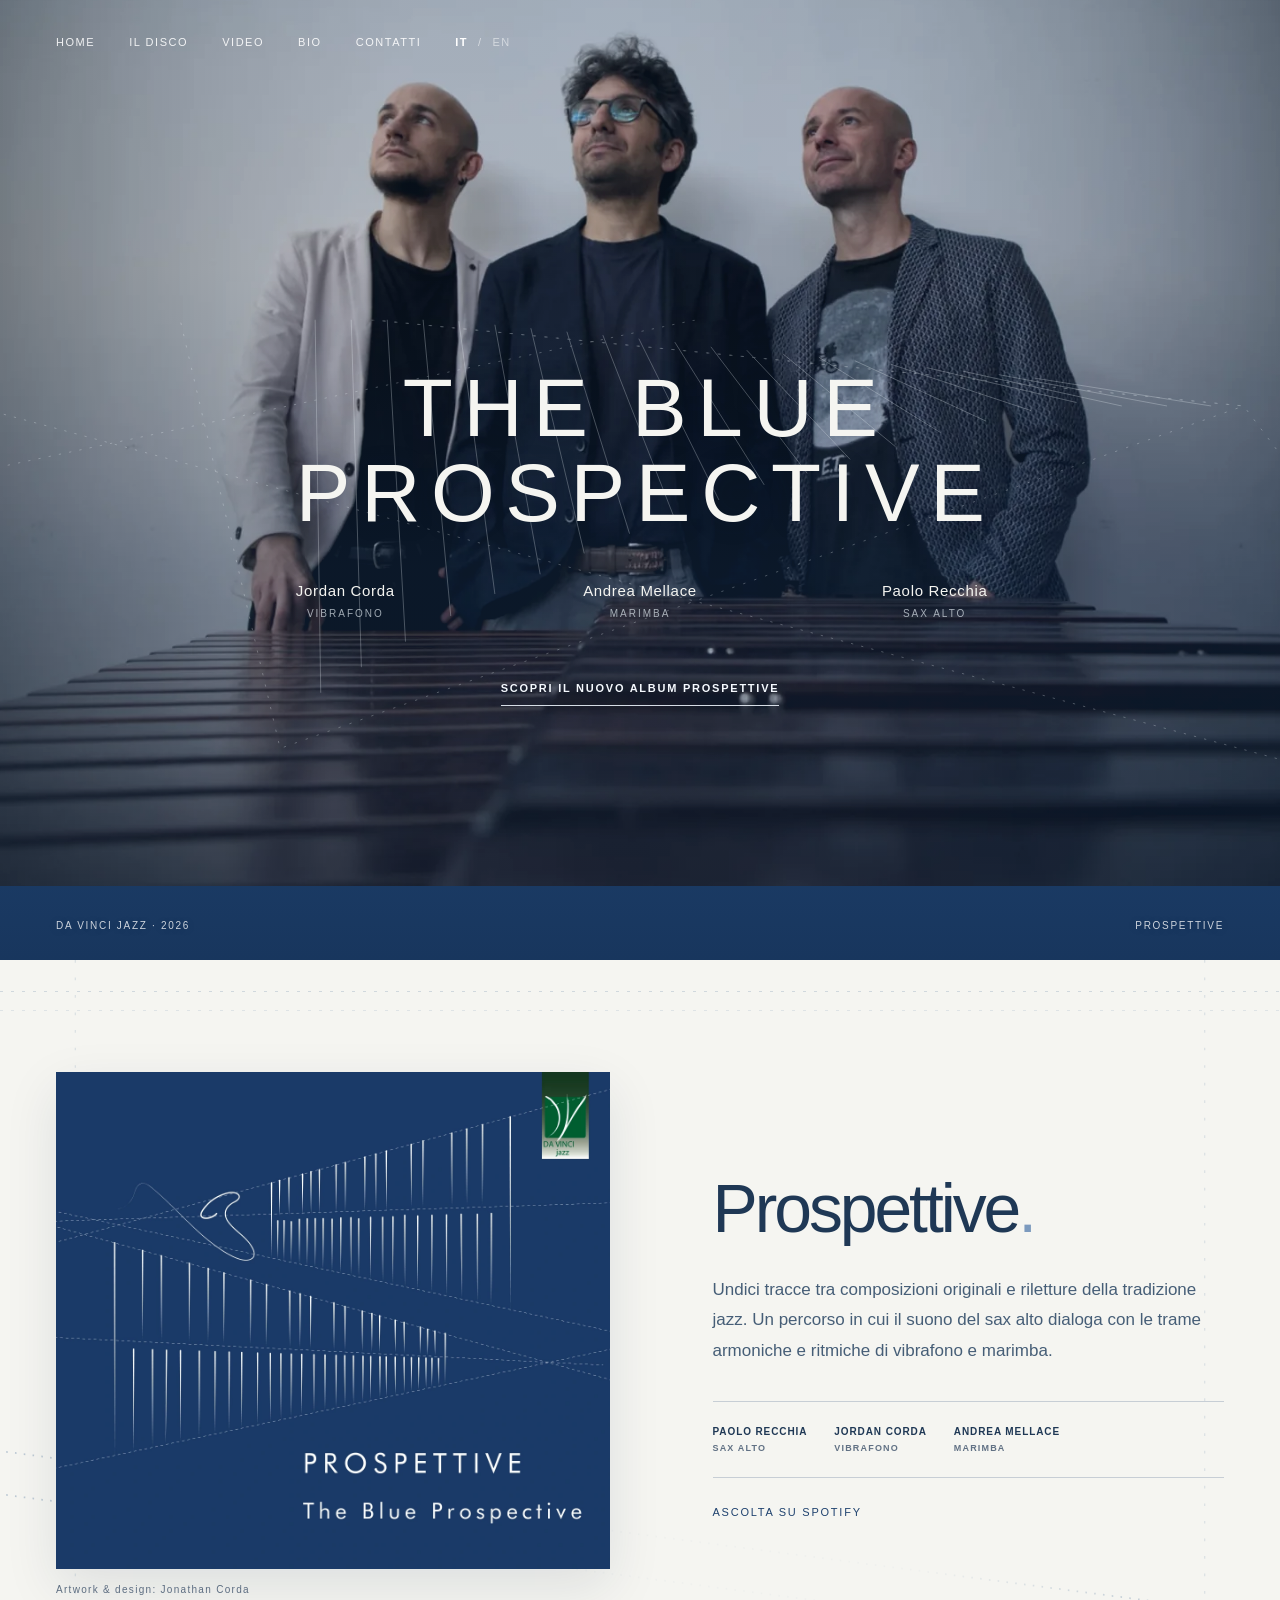
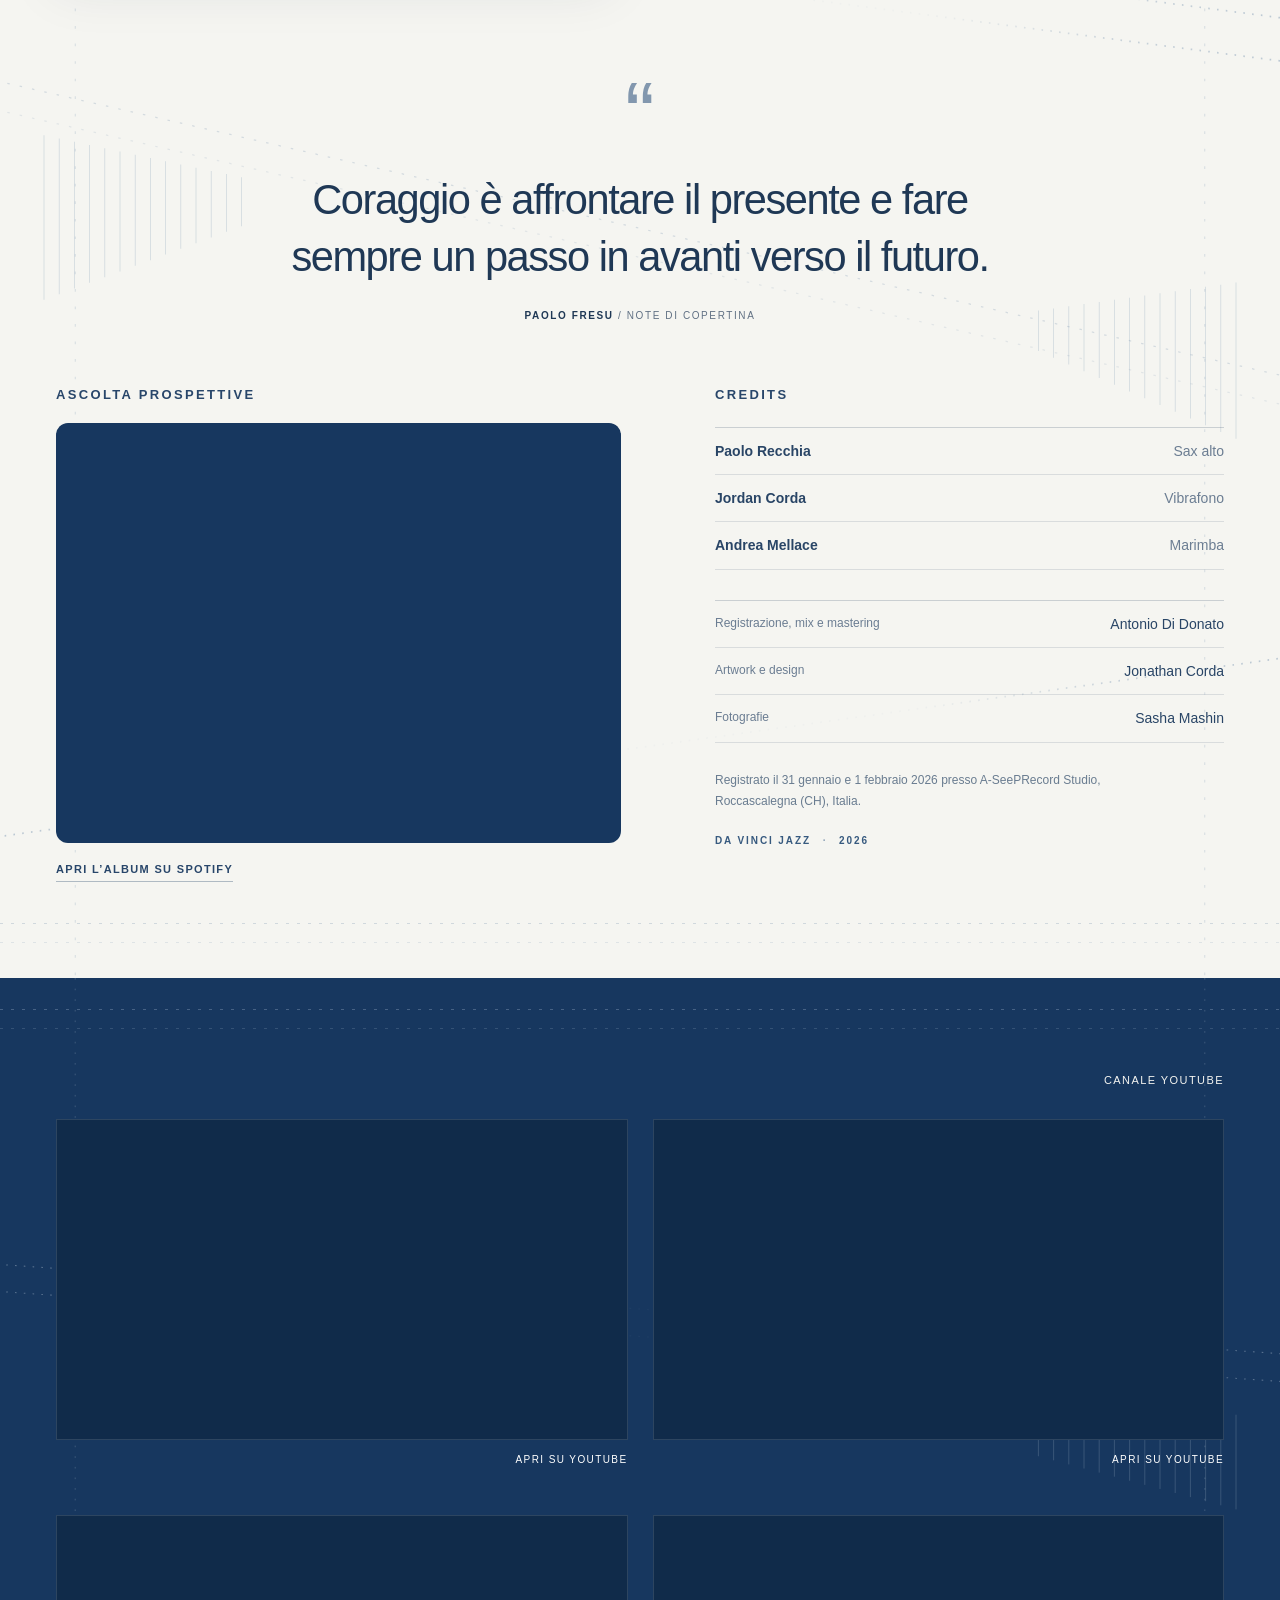
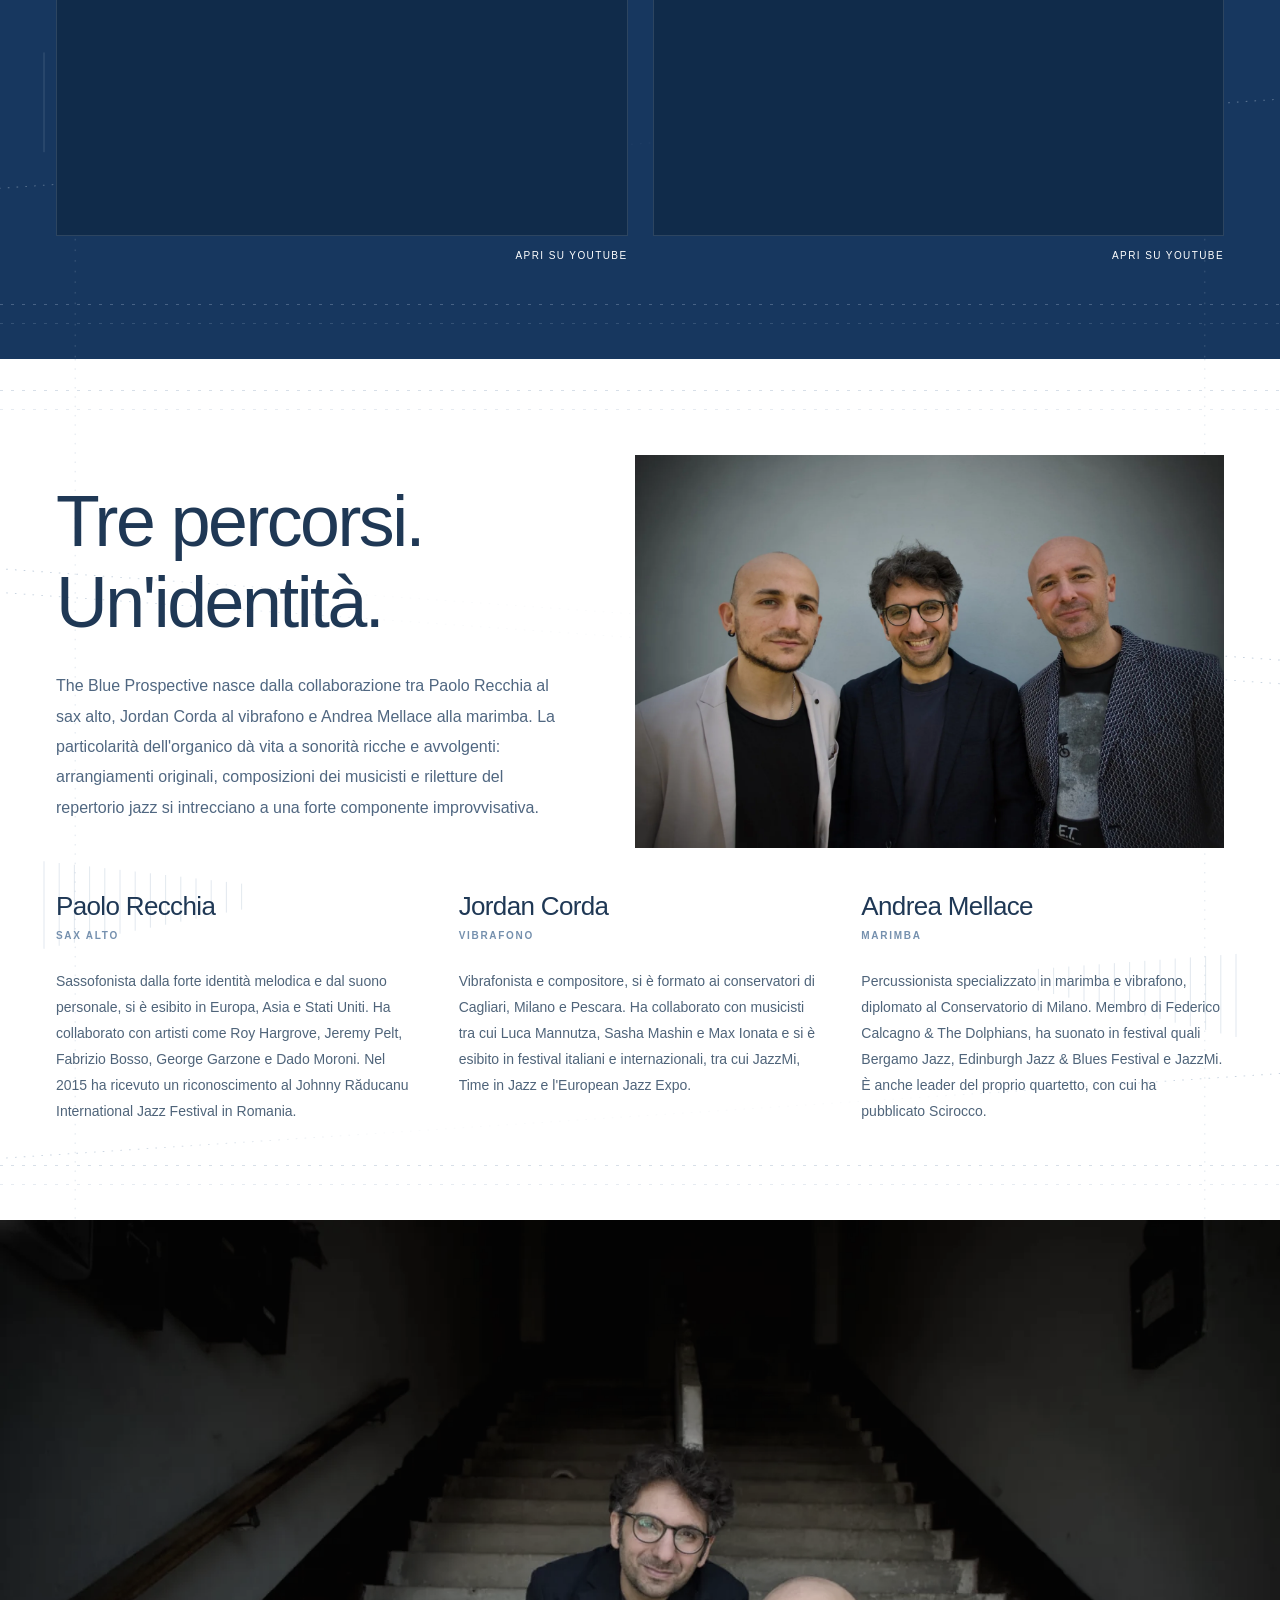
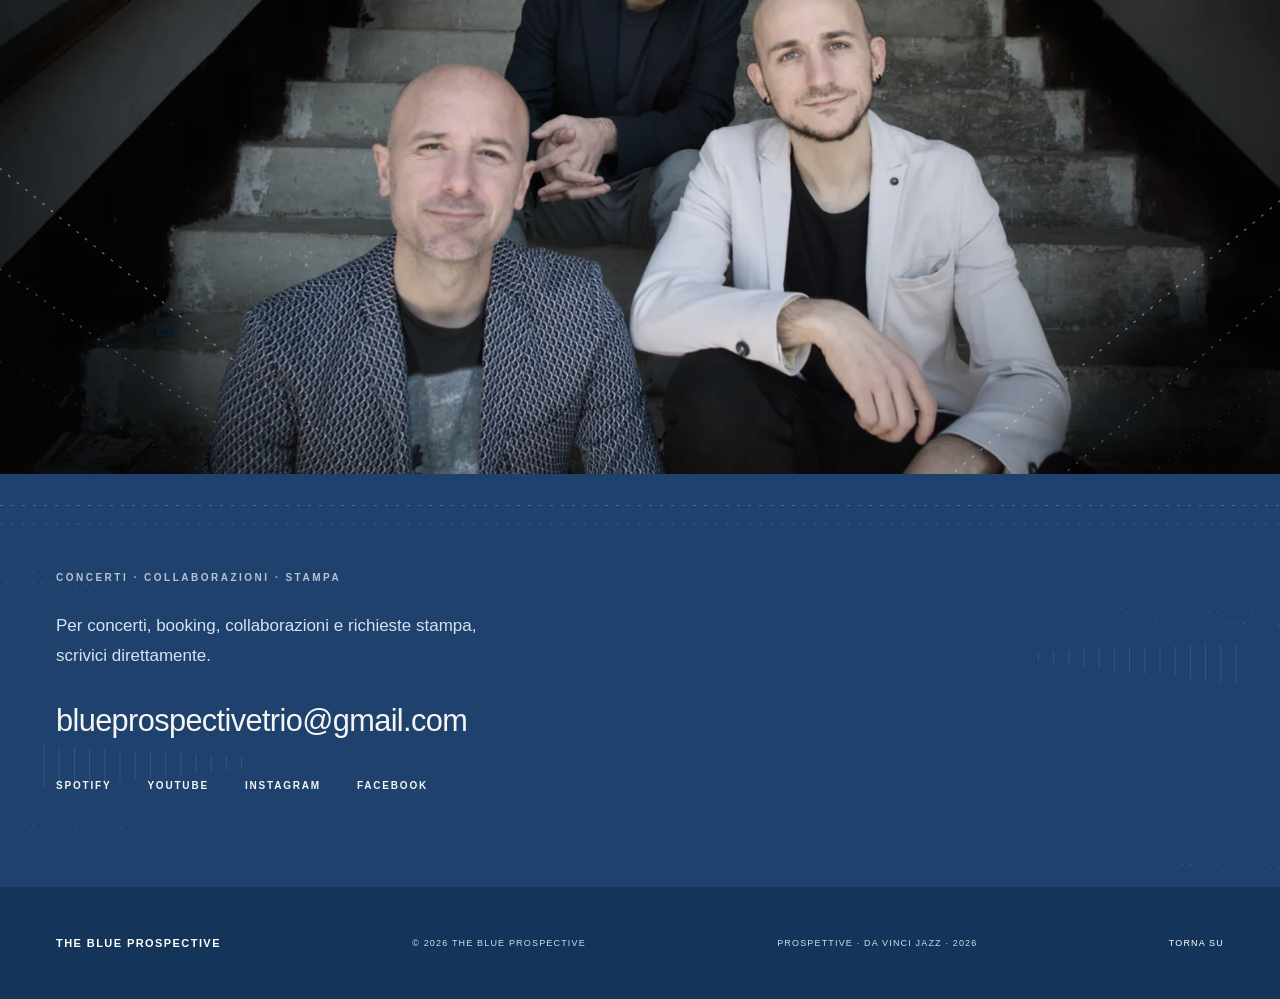
==== commit da304e8c: "Add files via upload" ====
--- a/index.html
+++ b/index.html
@@ -1646,6 +1646,23 @@
   #home .hero-content { padding-top:calc(293px + 3svh + 28px) !important; }
 }
 </style>
+<style>
+/* iPhone / smartphone: altezza visibile reale di Safari, fotografia unica senza fascia bianca.
+   Solo mobile: il layout desktop resta identico. */
+@media screen and (max-width:760px) {
+  #home.hero {
+    height:100vh !important;
+    min-height:100vh !important;
+    max-height:100vh !important;
+    height:100dvh !important;
+    min-height:100dvh !important;
+    max-height:100dvh !important;
+    overflow:hidden !important;
+  }
+  #home .hero-media { position:absolute !important; inset:0 !important; height:100% !important; }
+  #home .hero-media img { width:100% !important; height:100% !important; object-fit:cover !important; }
+}
+</style>
 </head>
 <body>
 <!-- Prospettive: tratti verticali e linee di fuga ricavati dalla geometria della copertina. -->
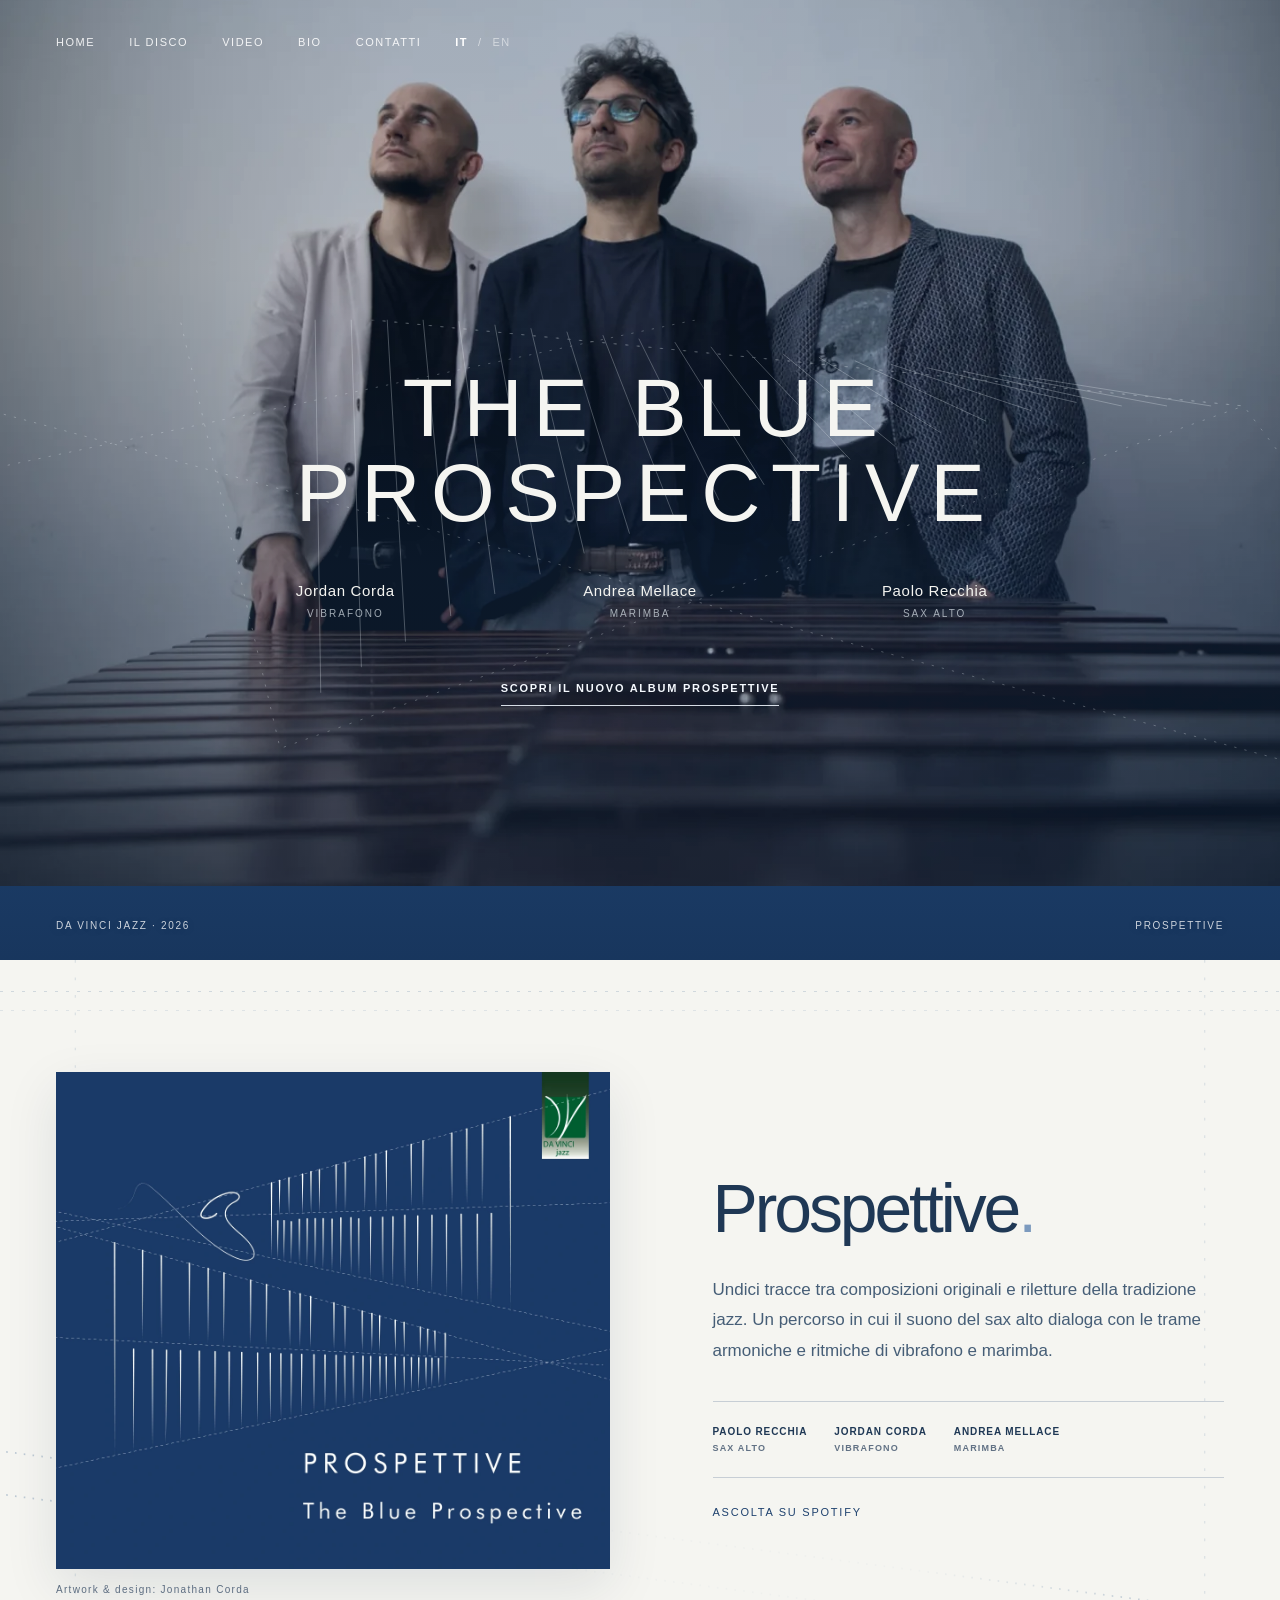
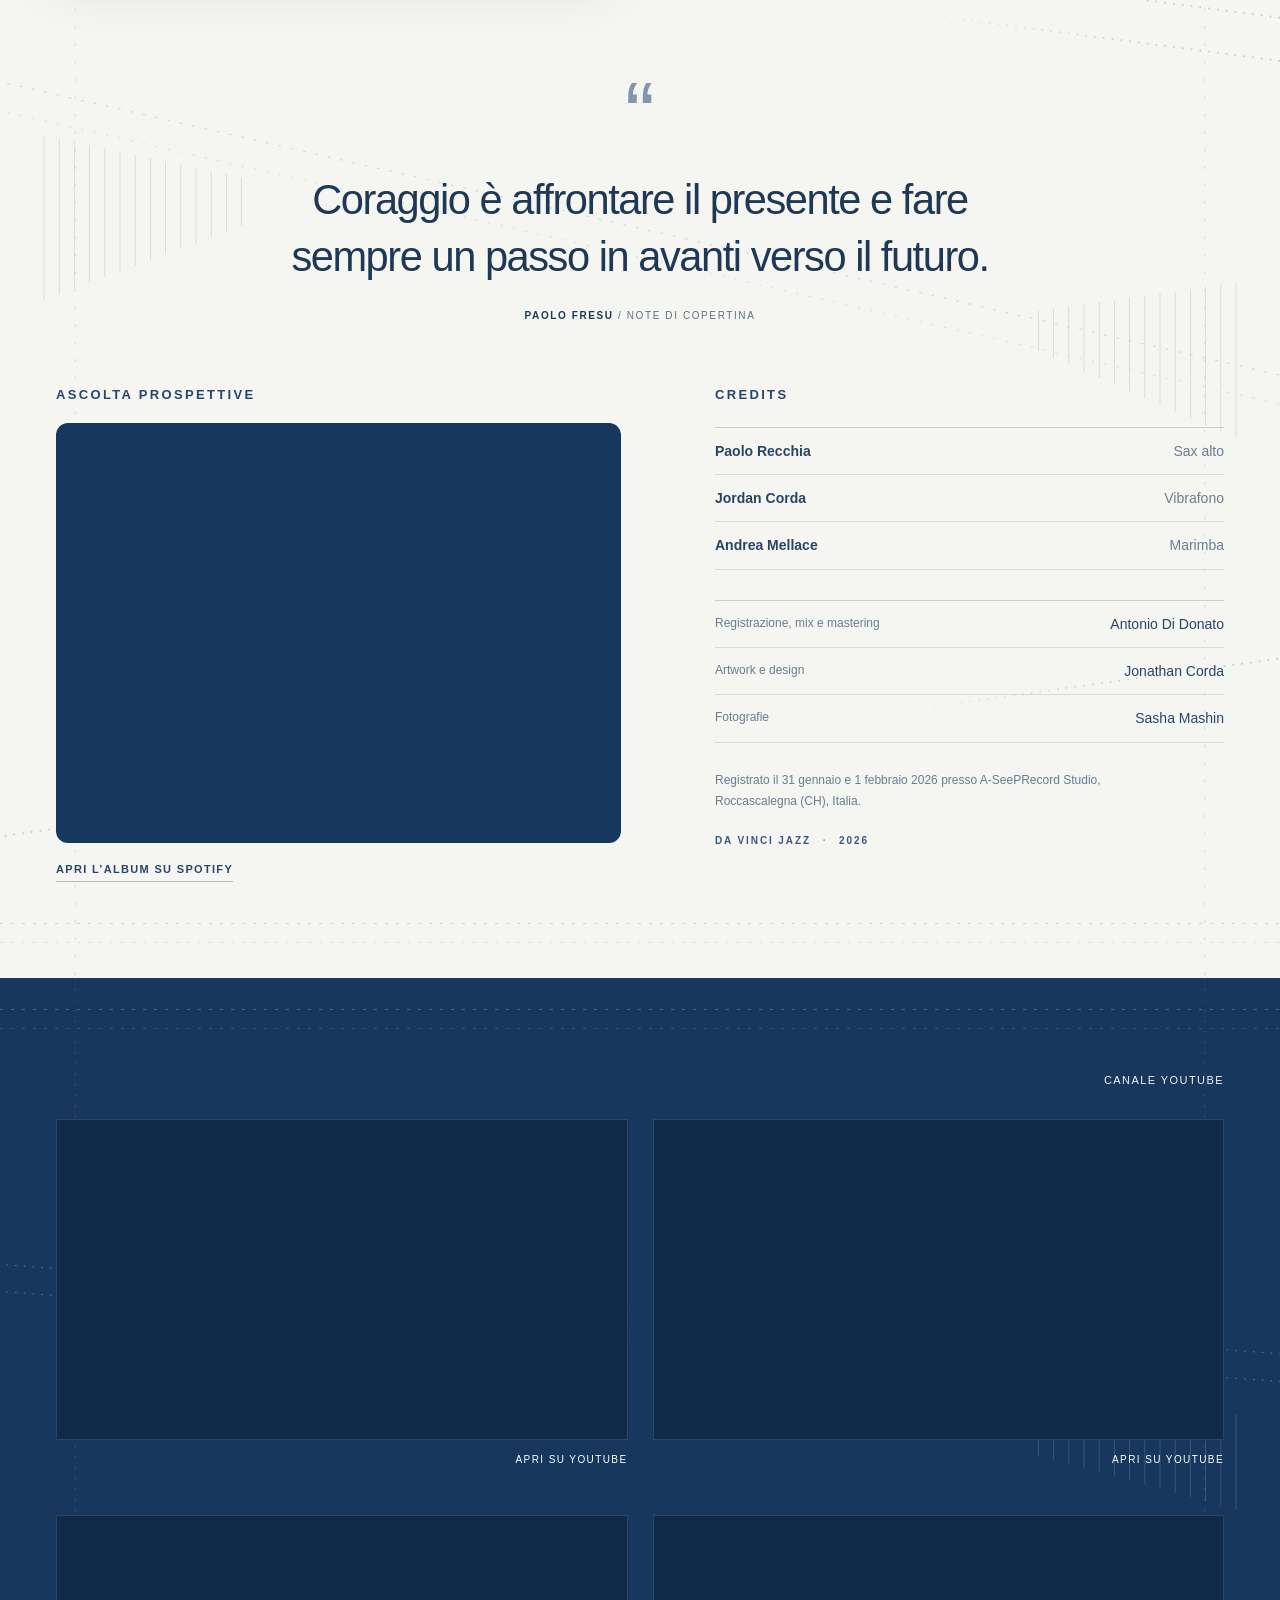
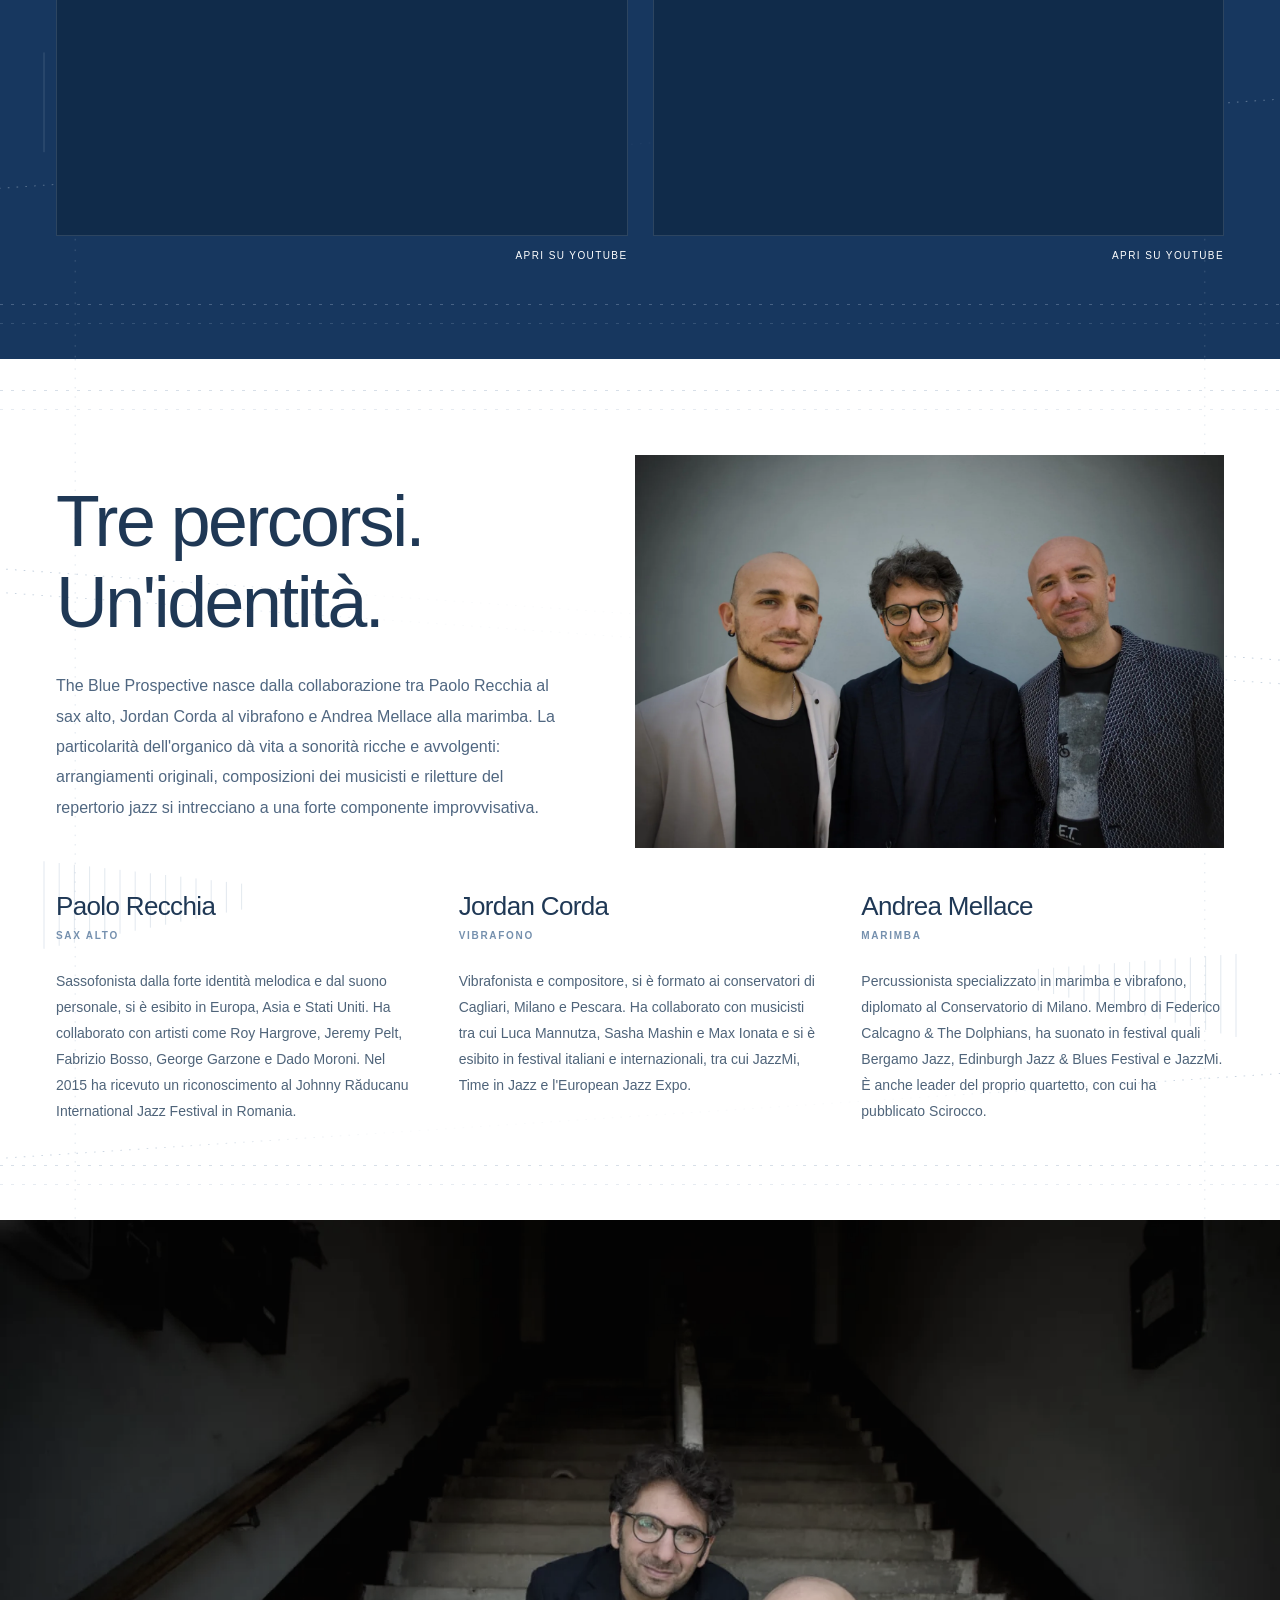
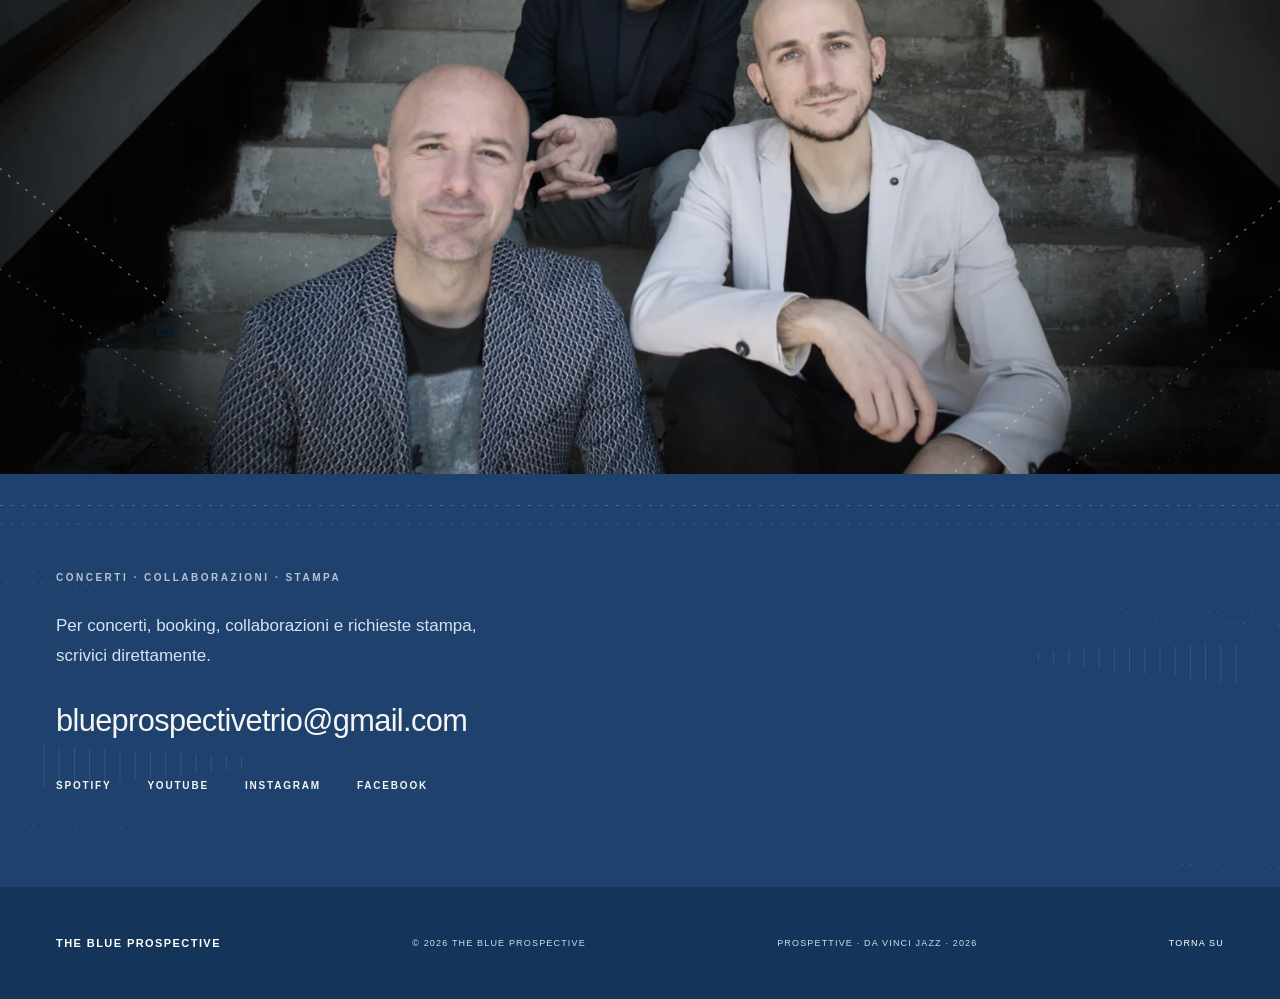
==== commit 6b471b2c: "Add files via upload" ====
--- a/index.html
+++ b/index.html
@@ -1663,6 +1663,37 @@
   #home .hero-media img { width:100% !important; height:100% !important; object-fit:cover !important; }
 }
 </style>
+<style id="iphone-hero-fullscreen-final-fix">
+/* iPhone / smartphone ONLY: the hero extends beyond Safari's collapsing
+   bottom controls so the album cannot peek into the initial viewport.
+   One original photograph, no blank fill; desktop remains untouched. */
+@media screen and (max-width:760px) {
+  #home.hero {
+    height:calc(100vh + 115px) !important;
+    min-height:calc(100vh + 115px) !important;
+    max-height:none !important;
+    height:calc(100lvh + 115px) !important;
+    min-height:calc(100lvh + 115px) !important;
+    position:relative !important;
+    overflow:hidden !important;
+  }
+  #home .hero-media {
+    position:absolute !important;
+    inset:0 !important;
+    height:100% !important;
+    background:transparent !important;
+  }
+  #home .hero-media img {
+    position:absolute !important;
+    inset:0 !important;
+    width:100% !important;
+    height:100% !important;
+    object-fit:cover !important;
+    object-position:50% 50% !important;
+    max-width:none !important;
+  }
+}
+</style>
 </head>
 <body>
 <!-- Prospettive: tratti verticali e linee di fuga ricavati dalla geometria della copertina. -->
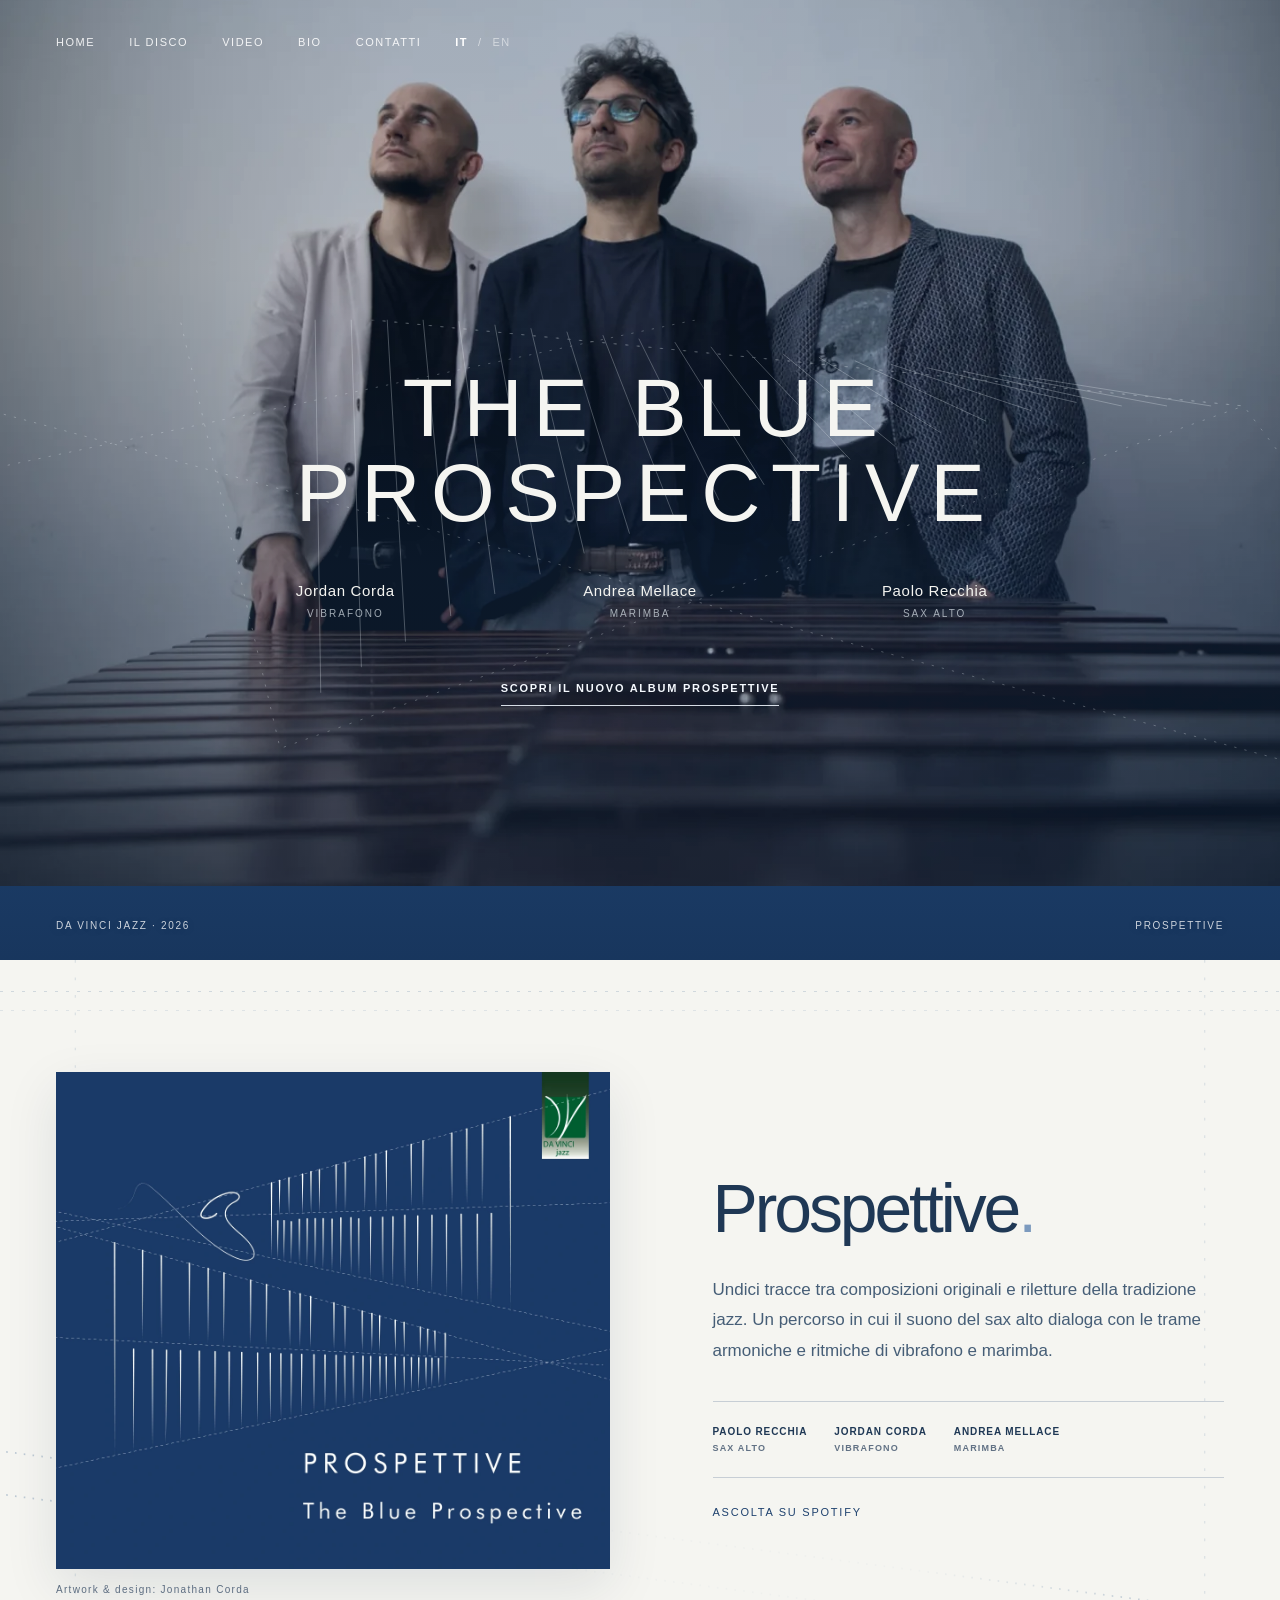
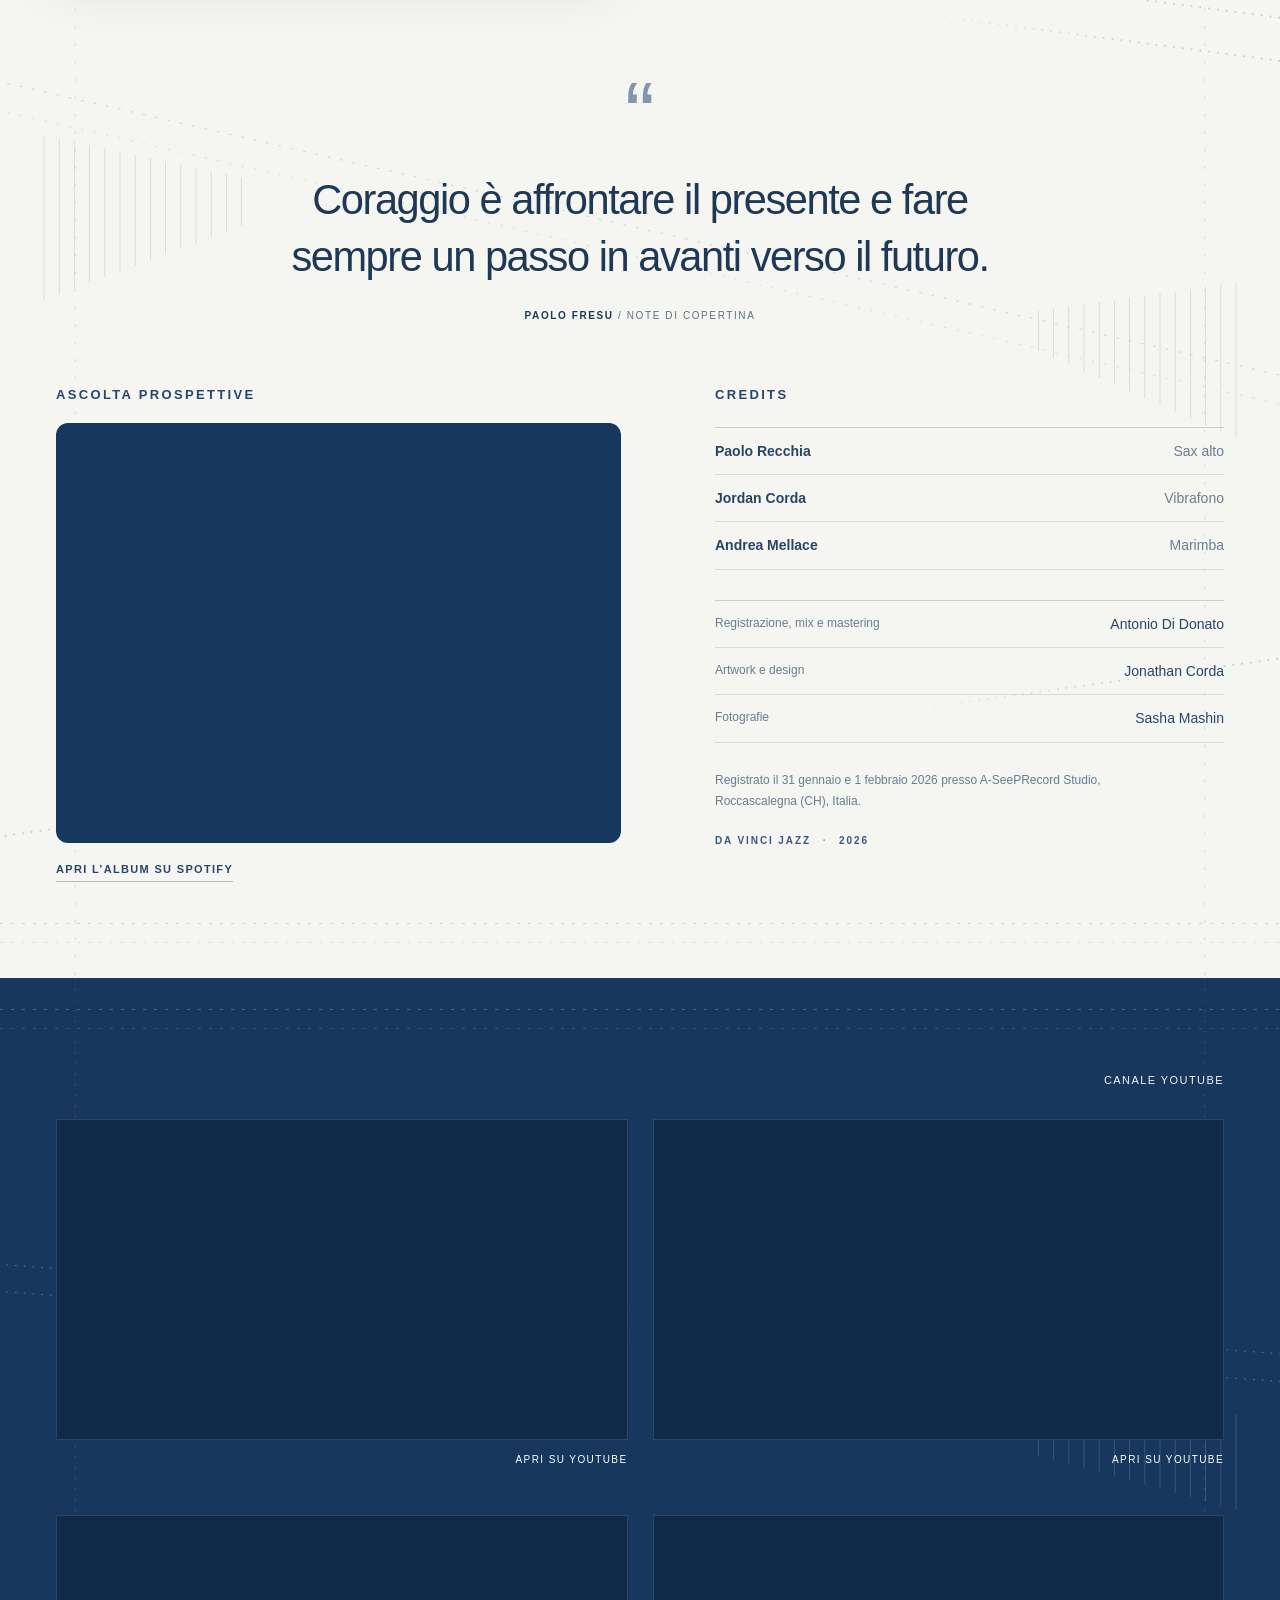
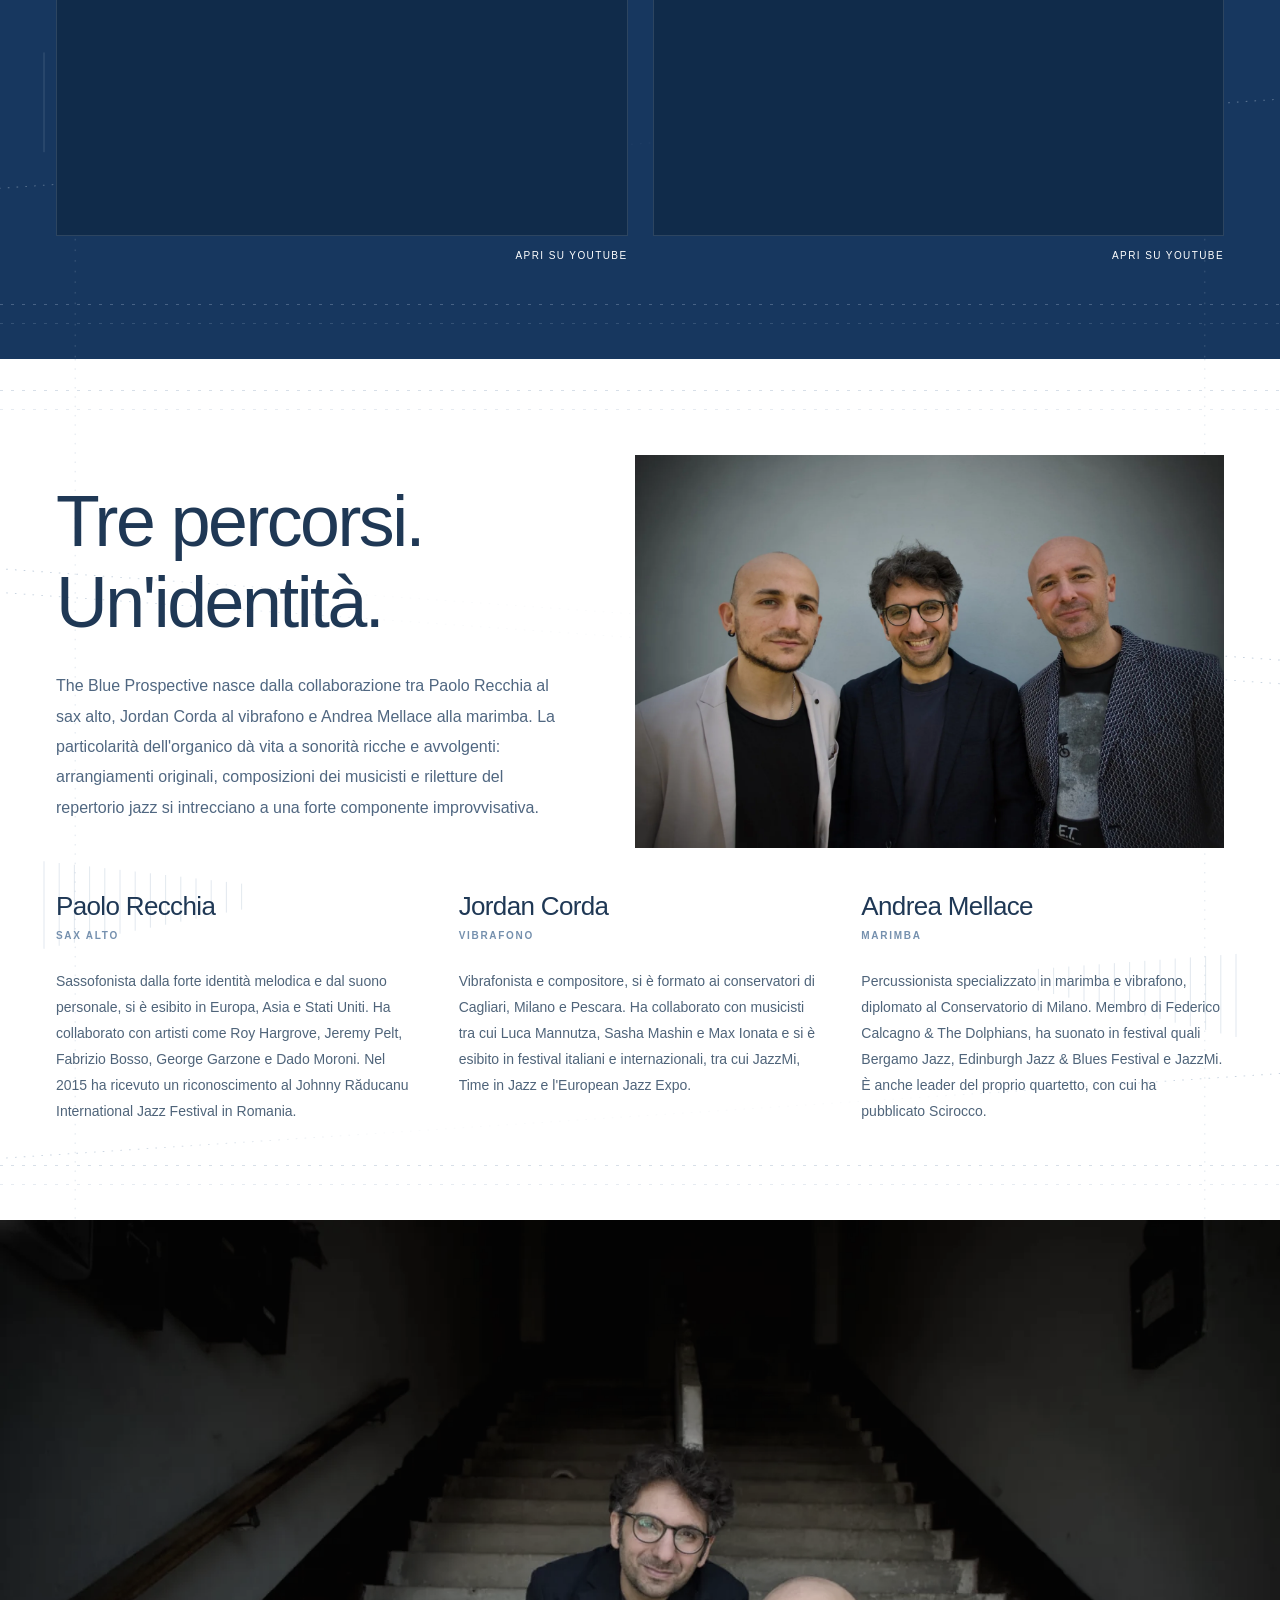
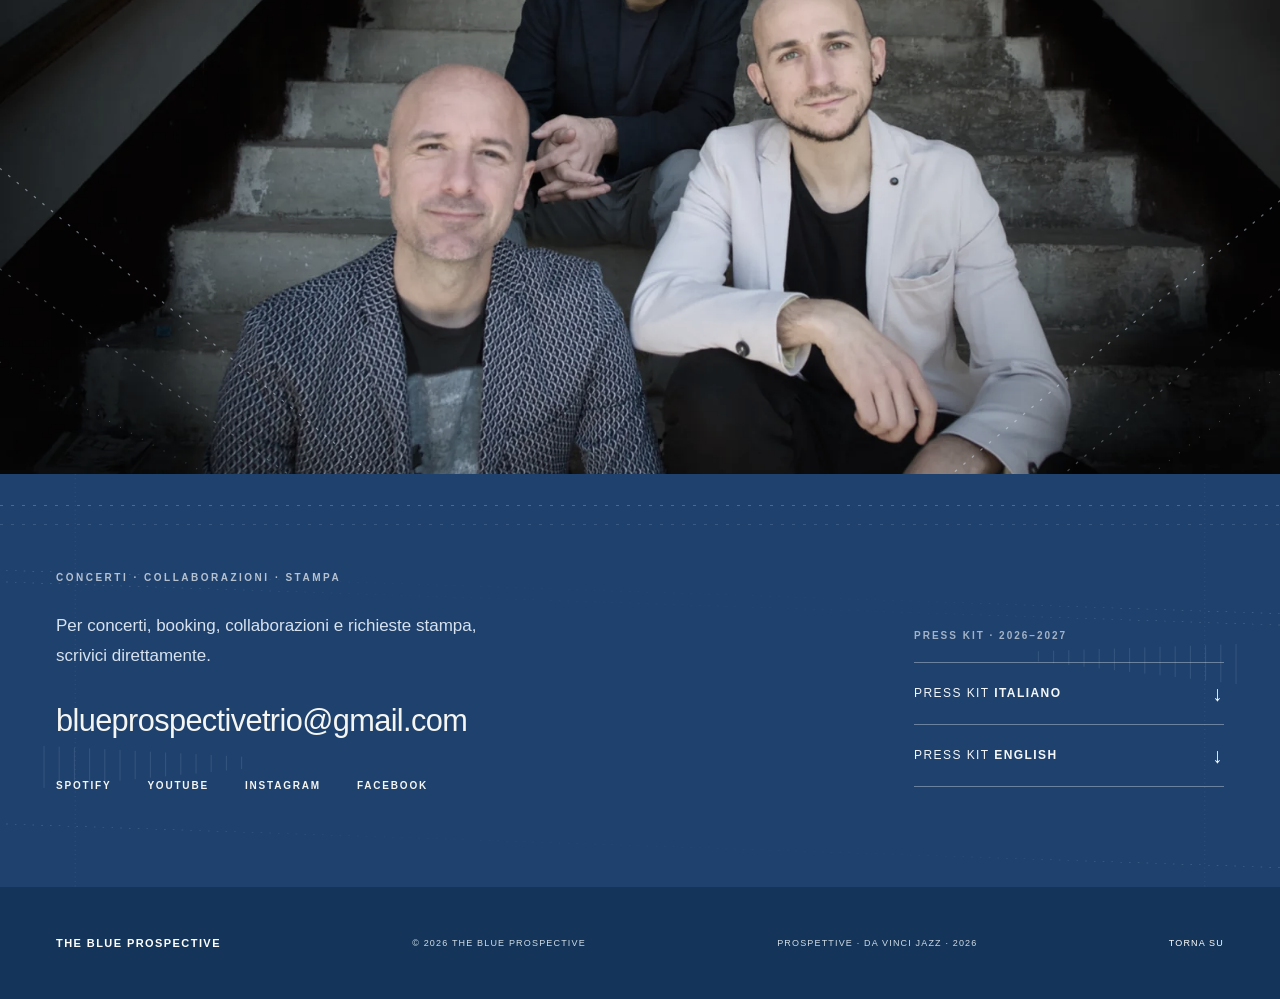
==== commit 102fbc22: "Add files via upload" ====
--- a/index.html
+++ b/index.html
@@ -1694,6 +1694,62 @@
   }
 }
 </style>
+<style>
+/* FRESU: unified editorial overlay only. No change to the homepage or other sections. */
+.fresu-dialog {
+  box-sizing:border-box; width:min(1080px,calc(100vw - 60px)); max-width:none;
+  max-height:calc(100dvh - 68px); margin:auto; padding:0;
+  overflow:hidden; background:#faf9f5; color:#203a56;
+  border:1px solid rgba(213,218,222,.9); border-radius:12px;
+  box-shadow:0 28px 100px rgba(7,24,43,.4);
+}
+.fresu-dialog::backdrop { background:rgba(9,28,48,.76); backdrop-filter:blur(7px); -webkit-backdrop-filter:blur(7px) }
+.fresu-dialog .fresu-dialog-inner {
+  position:relative; box-sizing:border-box; padding:40px clamp(34px,5vw,76px) 44px;
+  max-height:calc(100dvh - 68px); overflow-y:auto; overscroll-behavior:contain;
+  scrollbar-width:thin; scrollbar-color:#c1cbd4 transparent;
+}
+.fresu-dialog .fresu-dialog-close {
+  position:sticky; float:right; top:0; margin:-10px -24px 0 12px; z-index:2;
+  display:grid;place-items:center;width:38px;height:38px;border-radius:50%;
+  border:1px solid rgba(30,65,110,.17);background:rgba(250,249,245,.95);
+  font:300 29px/1 Arial,sans-serif;color:#284765;cursor:pointer;
+}
+.fresu-dialog .fresu-dialog-kicker {font-size:11px;letter-spacing:.22em;font-weight:600;color:#667c91;margin:0 0 12px}
+.fresu-dialog h2 {font-size:clamp(35px,4vw,48px);font-weight:300;letter-spacing:-.035em;line-height:1.15;margin:0 0 30px}
+.fresu-dialog .fresu-dialog-copy {column-count:2;column-gap:48px;column-rule:1px solid rgba(36,65,92,.12)}
+.fresu-dialog .fresu-dialog-copy p {font-size:14.5px;line-height:1.67;font-weight:350;margin:0 0 14px;break-inside:avoid}
+.fresu-dialog .fresu-dialog-signature {font-size:12px;letter-spacing:.16em;font-weight:700;margin:25px 0 0}
+.fresu-dialog .fresu-dialog-translation {font-size:11px;line-height:1.5;margin:10px 0 0;color:#7a8997}
+@media (max-width:760px) {
+  .fresu-dialog {width:calc(100vw - 24px);max-height:calc(100dvh - 36px);border-radius:9px}
+  .fresu-dialog .fresu-dialog-inner {max-height:calc(100dvh - 36px);padding:27px 25px 30px}
+  .fresu-dialog .fresu-dialog-close {margin:-8px -12px 0 6px;width:34px;height:34px;font-size:26px}
+  .fresu-dialog h2 {font-size:36px;margin-bottom:23px}
+  .fresu-dialog .fresu-dialog-copy {column-count:1;column-rule:0}
+  .fresu-dialog .fresu-dialog-copy p {font-size:14.5px;line-height:1.7;margin-bottom:15px}
+}
+</style>
+
+<style id="tbp-press-kit-only">
+/* Press-kit download area: only the contact section is modified. */
+@media screen and (min-width:761px) {
+  #contact .contact-content {display:grid;grid-template-columns:minmax(0,1fr) minmax(225px,310px);gap:clamp(36px,6vw,110px);align-items:end;}
+  #contact .contact-body {min-width:0;}
+}
+#contact .tbp-press-downloads {color:#f2f5f8;min-width:0;padding-bottom:4px;}
+#contact .tbp-press-kicker {margin:0 0 21px;font-size:10px;font-weight:600;letter-spacing:.2em;color:rgba(245,248,251,.62);}
+#contact .tbp-press-download {display:flex;align-items:center;justify-content:space-between;gap:18px;padding:20px 0;border-top:1px solid rgba(245,248,251,.35);color:#f5f7f9;font-size:12px;font-weight:400;letter-spacing:.12em;line-height:1.4;transition:color .2s ease;}
+#contact .tbp-press-download:last-child {border-bottom:1px solid rgba(245,248,251,.35);}
+#contact .tbp-press-download strong {font-weight:600;}
+#contact .tbp-press-download:hover,#contact .tbp-press-download:focus-visible {color:#c2d6eb;}
+#contact .tbp-press-icon {font-size:21px;font-weight:300;line-height:1;}
+@media screen and (max-width:760px) {
+  #contact .contact-content {display:block;}
+  #contact .tbp-press-downloads {margin-top:57px;padding-bottom:0;}
+  #contact .tbp-press-download {padding-block:19px;font-size:11px;}
+}
+</style>
 </head>
 <body>
 <!-- Prospettive: tratti verticali e linee di fuga ricavati dalla geometria della copertina. -->
@@ -1837,6 +1893,11 @@
 
 <div class="page-wrap contact-content">
 <div class="contact-body"><p class="eyebrow" data-i18n="contactTop">CONCERTI · COLLABORAZIONI · STAMPA</p><h2 class="visually-hidden" id="contact-title">Contatti / Contact</h2><p data-i18n="contactCopy">Per concerti, booking, collaborazioni e richieste stampa, scrivici direttamente.</p><a class="contact-mail" href="mailto:blueprospectivetrio@gmail.com">blueprospectivetrio@gmail.com </a><div class="contact-links"><a href="https://open.spotify.com/intl-it/album/3WpOZ9RsVsxqO8IybZ93Ap?si=EF3d64_RQI6lsvXB2nhD_Q" rel="noopener noreferrer" target="_blank">SPOTIFY</a><a href="https://www.youtube.com/@TheBlueProspective" rel="noopener noreferrer" target="_blank">YOUTUBE</a><a href="https://www.instagram.com/theblueprospective/" rel="noopener noreferrer" target="_blank">INSTAGRAM</a><a href="https://www.facebook.com/profile.php?id=61593417811431" rel="noopener noreferrer" target="_blank">FACEBOOK</a></div></div>
+<aside class="tbp-press-downloads" aria-label="Press kit downloads">
+  <p class="tbp-press-kicker">PRESS KIT · 2026–2027</p>
+  <a class="tbp-press-download" href="press-kit-it.zip" download="The_Blue_Prospective_Press_Kit_IT.zip" aria-label="Scarica il press kit in italiano"><span>PRESS KIT <strong>ITALIANO</strong></span><span class="tbp-press-icon" aria-hidden="true">↓</span></a>
+  <a class="tbp-press-download" href="press-kit-en.zip" download="The_Blue_Prospective_Press_Kit_EN.zip" aria-label="Download the English press kit"><span>PRESS KIT <strong>ENGLISH</strong></span><span class="tbp-press-icon" aria-hidden="true">↓</span></a>
+</aside>
 </div>
 </section>
 </main>
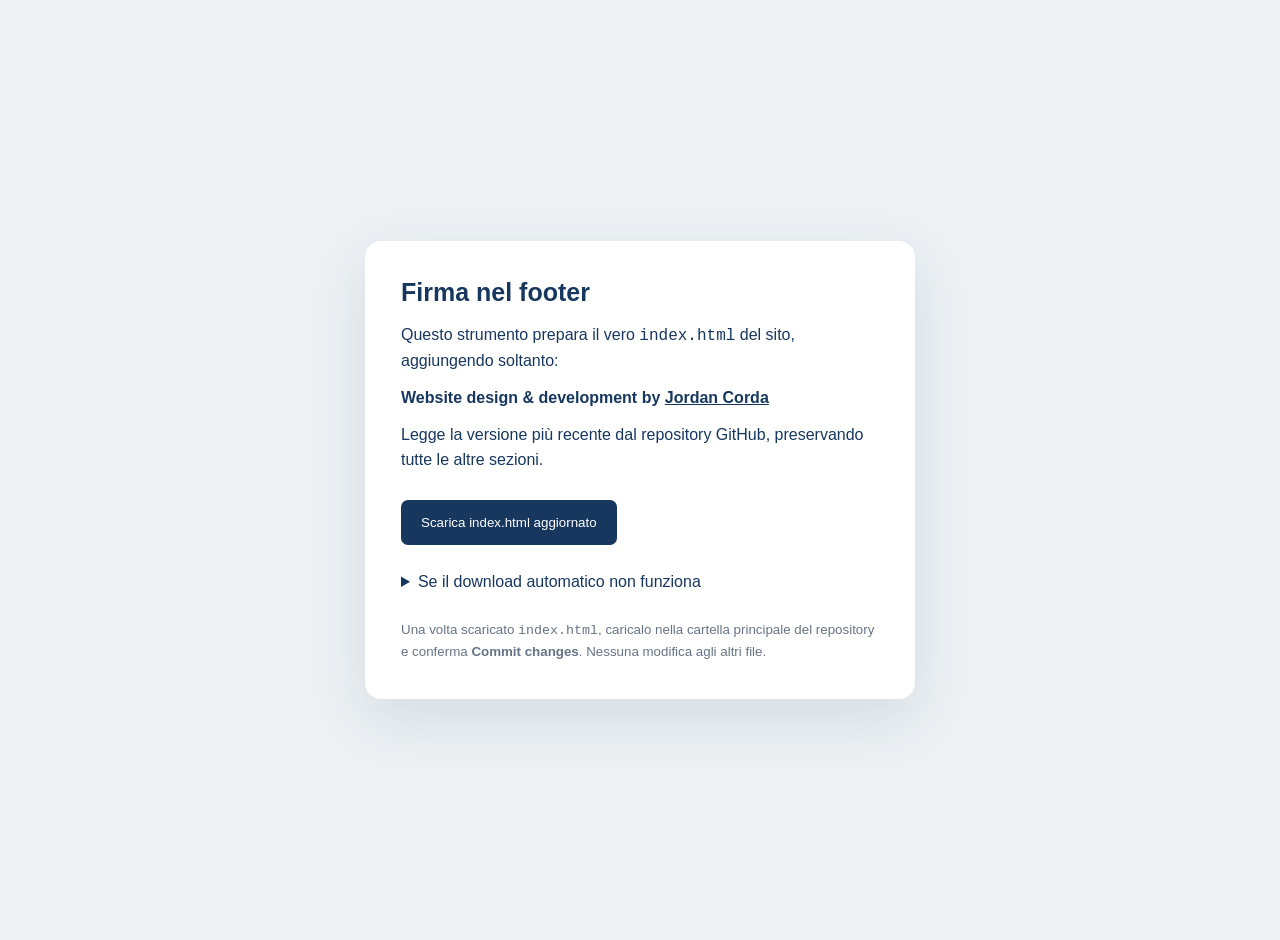
==== commit 3dde3266: "Add files via upload" ====
--- a/index.html
+++ b/index.html
@@ -1,1917 +1,27 @@
-<!DOCTYPE html>
-
-<html lang="it">
-<head>
-<meta charset="utf-8"/>
-<meta content="width=device-width, initial-scale=1" name="viewport"/>
-<meta content="#1e416e" name="theme-color"/>
-<meta content="The Blue Prospective: Paolo Recchia, Jordan Corda e Andrea Mellace. Scopri Prospettive, il disco d'esordio per Da Vinci Jazz, ascolta la musica e guarda i video." name="description"/>
-<meta content="website" property="og:type"/>
-<meta content="The Blue Prospective — Prospettive" property="og:title"/>
-<meta content="Alto saxophone · Vibraphone · Marimba. The debut album Prospettive — Da Vinci Jazz, 2026." property="og:description"/>
-<meta content="assets/prospettive-cover.jpg" property="og:image"/>
-<meta content="light" name="color-scheme"/>
-<link href="[data-uri]" rel="icon" type="image/svg+xml"/>
-<link as="image" href="[data-uri]" rel="preload"/>
-<style>
-:root{--blue:#1e416e;--blue-deep:#17375f;--blue-light:#42658c;--paper:#f5f5f1;--white:#fff;--ink:#1f3855;--muted:#617184;--line:rgba(30,65,110,.21);--max:1230px;--sans:"Helvetica Neue",Helvetica,Arial,sans-serif}
-*{box-sizing:border-box}html{scroll-behavior:smooth;scroll-padding-top:82px}body{margin:0;font-family:var(--sans);background:var(--paper);color:var(--ink);-webkit-font-smoothing:antialiased}body,button{font-size:16px}button,a{-webkit-tap-highlight-color:transparent}button{font-family:inherit}a{color:inherit;text-decoration:none}img{max-width:100%;display:block}figure,blockquote{margin:0}p,h1,h2,h3{margin-top:0}::selection{background:#aebed0;color:var(--blue-deep)}:focus-visible{outline:2px solid #819cce;outline-offset:5px}.page-wrap{width:min(calc(100% - 112px),var(--max));margin-inline:auto}.section-padding{padding-block:118px}.blue-surface{background:var(--blue);color:#f5f5f1}.skip-link{position:absolute;z-index:100;top:-80px;left:20px;background:white;color:var(--blue);padding:10px 16px}.skip-link:focus{top:10px}
-.site-header{height:84px;position:absolute;top:0;left:0;right:0;z-index:20;color:#fff;border-bottom:1px solid rgba(255,255,255,.18)}.header-inner{height:100%;display:flex;align-items:center;justify-content:space-between;gap:32px}.wordmark{display:inline-flex;align-items:center;gap:11px;font-size:12px;line-height:1.2;letter-spacing:.16em;font-weight:600;white-space:nowrap}.wordmark-symbol{font-size:29px;line-height:1;font-weight:200;transform:rotate(-18deg);opacity:.85}.desktop-nav{display:flex;align-items:center;gap:34px;margin-left:auto}.desktop-nav a,.mobile-nav a{font-size:11px;letter-spacing:.14em;text-transform:uppercase;opacity:.88;transition:opacity .2s}.desktop-nav a:hover,.mobile-nav a:hover{opacity:1}.header-actions{display:flex;align-items:center;gap:21px}.language-switch{display:flex;align-items:center;gap:8px;font-size:11px;letter-spacing:.12em;color:rgba(255,255,255,.56)}.lang-btn{background:transparent;border:0;color:rgba(255,255,255,.53);font-size:11px;letter-spacing:.13em;cursor:pointer;padding:8px 2px}.lang-btn.is-active{color:#fff;font-weight:700}.mobile-menu-button{display:none;background:transparent;border:0;color:#fff;width:38px;height:38px;cursor:pointer;flex-direction:column;gap:6px;justify-content:center;align-items:center}.mobile-menu-button span{height:1px;width:21px;background:currentColor;display:block;transition:transform .25s}.mobile-menu-button[aria-expanded=true] span:first-child{transform:translateY(3.5px) rotate(45deg)}.mobile-menu-button[aria-expanded=true] span:last-child{transform:translateY(-3.5px) rotate(-45deg)}.mobile-nav{position:absolute;left:0;right:0;top:84px;background:var(--blue-deep);padding:22px 7%;border-bottom:1px solid rgba(255,255,255,.14)}.mobile-nav:not([hidden]){display:flex;flex-direction:column;gap:24px}.mobile-nav[hidden]{display:none}
-.hero{position:relative;isolation:isolate;min-height:765px;height:min(920px,100svh);display:flex;align-items:center;overflow:hidden}.hero-art{position:absolute;inset:0;z-index:-1;overflow:hidden;pointer-events:none}.perspective-art{position:absolute;width:100%;height:100%;color:rgba(232,239,244,.92);transform:scale(1.04)}.hero-art:after{content:"";position:absolute;inset:0;background:linear-gradient(90deg,rgba(30,65,110,.17),rgba(30,65,110,.55) 35%,rgba(30,65,110,.45) 68%,rgba(30,65,110,.10))}.hero-content{position:relative;padding-top:72px;text-align:center}.eyebrow{font-size:10px;font-weight:600;letter-spacing:.25em;line-height:1.6;text-transform:uppercase}.hero-eyebrow{display:flex;align-items:center;justify-content:center;gap:20px;color:rgba(255,255,255,.9);margin-bottom:38px}.eyebrow-rule{width:36px;height:1px;background:rgba(255,255,255,.76)}.hero h1{font-size:clamp(57px,7.15vw,112px);line-height:1.09;letter-spacing:.14em;font-weight:300;margin:0 auto;max-width:1160px;text-indent:.14em}.hero h1 span{display:block}.hero-subtitle{font-size:clamp(18px,2.3vw,28px);font-weight:300;letter-spacing:.02em;margin:32px 0 12px}.hero-instruments{font-size:12px;letter-spacing:.19em;text-transform:uppercase;color:rgba(255,255,255,.74)}.hero-cta{display:flex;justify-content:center;align-items:center;gap:36px;margin-top:43px}.btn{display:inline-flex;align-items:center;justify-content:center;gap:38px;min-height:53px;padding:15px 23px;font-size:11px;font-weight:700;text-transform:uppercase;letter-spacing:.13em;border:1px solid transparent;transition:background .2s,color .2s,border-color .2s}.btn span:last-child{font-size:16px;font-weight:300}.btn-light{color:var(--blue);background:#fff}.btn-light:hover{background:#e3eaf2}.btn-blue{color:#fff;background:var(--blue);margin-top:33px}.btn-blue:hover{background:#123156}.text-link{display:inline-flex;align-items:center;gap:10px;font-size:11px;letter-spacing:.13em;text-transform:uppercase;transition:opacity .2s}.text-link:hover{opacity:.7}.hero-text-link{color:#fff}.hero-foot{position:absolute;bottom:32px;left:50%;transform:translateX(-50%);display:flex;align-items:center;justify-content:space-between;width:min(calc(100% - 112px),var(--max));font-size:10px;letter-spacing:.17em;color:rgba(255,255,255,.78)}.hero-foot a{transition:opacity .2s}.hero-foot a:hover{opacity:.6}
-.photo-break{position:relative;height:clamp(390px,49vw,690px);overflow:hidden;background:#c8d1da}.photo-break img{width:100%;height:100%;object-fit:cover;object-position:center 47%}.photo-break:after{position:absolute;content:"";inset:0;background:linear-gradient(to top,rgba(14,32,53,.34),transparent 37%);pointer-events:none}.photo-break-note{position:absolute;bottom:33px;left:max(56px,calc((100vw - var(--max))/2));display:flex;align-items:center;gap:18px;z-index:1;color:white;font-size:10px;letter-spacing:.23em;font-weight:600}.hairline{width:40px;height:1px;background:rgba(255,255,255,.8)}
-.statement{background:#fff}.statement-layout{display:grid;grid-template-columns:27% 1fr;gap:4%}.section-index{font-size:10px;letter-spacing:.18em;font-weight:700;text-transform:uppercase;margin:0;line-height:1.5}.statement-title{font-size:clamp(36px,4.8vw,65px);font-weight:300;line-height:1.22;letter-spacing:-.032em;max-width:870px;margin-bottom:33px}.statement-copy{max-width:620px;color:#51667d;font-size:17px;line-height:1.85;font-weight:300;margin-bottom:0}
-.album-section{background:var(--paper)}.section-heading{display:flex;justify-content:space-between;align-items:center;padding-bottom:24px;margin-bottom:60px;border-bottom:1px solid var(--line);gap:24px}.heading-right{font-size:10px;letter-spacing:.15em;font-weight:600;text-transform:uppercase}.bullet{padding-inline:8px}.album-feature{display:grid;grid-template-columns:minmax(0,1.04fr) minmax(0,.96fr);gap:clamp(55px,8vw,126px);align-items:center}.album-art-wrap{width:100%}.album-art{width:100%;height:auto;box-shadow:0 18px 50px rgba(15,38,68,.10)}.image-caption{margin-top:15px;font-size:10px;letter-spacing:.13em;color:var(--muted)}.dark-eyebrow{color:#5d7290}.album-intro h2{font-weight:300;font-size:clamp(49px,5.3vw,85px);letter-spacing:-.045em;line-height:1.06;margin:18px 0 30px}.title-period{color:#7c9abe}.album-description{max-width:530px;font-size:17px;line-height:1.8;font-weight:300;color:#465e77}.album-metadata{display:flex;flex-wrap:wrap;gap:16px 27px;margin-top:35px;padding-block:24px;border-block:1px solid var(--line)}.album-metadata span{font-size:10px;letter-spacing:.09em;font-weight:600}.album-metadata small{display:block;font-size:9px;letter-spacing:.13em;color:var(--muted);margin-top:6px}.album-lower{display:grid;grid-template-columns:.95fr 1.05fr;gap:clamp(60px,11vw,160px);margin-top:100px}.liner-quote{position:relative;padding-top:17px}.quote-mark{font-size:90px;font-weight:300;line-height:.5;color:#8fa3bc}.liner-quote blockquote{font-weight:300;max-width:420px;font-size:clamp(24px,3vw,37px);line-height:1.45;letter-spacing:-.02em;margin:12px 0 25px}.quote-author{font-size:10px;letter-spacing:.16em;font-weight:700}.quote-author span{font-weight:400;color:var(--muted)}.spotify-embed{max-width:460px;margin-top:56px}.spotify-embed iframe{display:block;border:0;border-radius:12px;background:#e7e7e2}.tracks h3{font-size:12px;font-weight:700;letter-spacing:.19em;margin:0 0 16px}.track-list{list-style:none;margin:0;padding:0;border-top:1px solid var(--line)}.track-list li{display:grid;grid-template-columns:40px 1fr 45px;gap:12px;align-items:baseline;padding:12px 0 11px;border-bottom:1px solid var(--line)}.track-number,.track-list time{font-size:10px;font-weight:500;letter-spacing:.06em;color:#7a8da3}.track-list time{text-align:right}.track-name{font-size:14px;line-height:1.35;font-weight:500}.track-name small{display:block;color:#748498;font-size:10px;font-weight:400;line-height:1.45;margin-top:3px}.album-credits{font-size:10px;letter-spacing:.04em;line-height:1.8;color:#8190a0;margin:66px 0 0;max-width:780px}
-.videos-section{background:var(--blue-deep)}.section-heading-light{border-color:rgba(255,255,255,.26)}.video-title{font-size:clamp(46px,6.8vw,90px);line-height:1.1;letter-spacing:-.035em;font-weight:300;margin:0 0 22px}.video-lead{font-size:16px;color:#d0dce8;font-weight:300;margin-bottom:54px}.video-grid{display:grid;grid-template-columns:1fr 1fr;gap:52px 25px}.video-frame{position:relative;aspect-ratio:16/9;background:#102b4a;border:1px solid rgba(255,255,255,.12)}.video-frame iframe{position:absolute;inset:0;width:100%;height:100%;border:0}.video-meta{display:flex;justify-content:space-between;gap:18px;align-items:center;padding-top:14px;font-size:10px;letter-spacing:.14em;color:#d2dfeb}.video-meta a{font-size:19px;line-height:1;color:white;transition:transform .2s}.video-meta a:hover{transform:translate(2px,-2px)}
-.about-section{background:#fff}.about-top{display:grid;grid-template-columns:minmax(0,.92fr) minmax(0,1.08fr);gap:clamp(50px,7vw,115px);align-items:center}.about-main h2{font-size:clamp(44px,5.6vw,78px);line-height:1.13;letter-spacing:-.035em;font-weight:300;margin:18px 0 28px}.about-paragraph{font-size:16px;line-height:1.9;font-weight:300;color:#506781;max-width:520px}.about-photo{margin:0}.about-photo img{width:100%;height:auto}.about-photo figcaption{font-size:9px;letter-spacing:.15em;color:#7e8c9e;margin-top:14px}.members-heading{display:flex;align-items:center;justify-content:space-between;margin-top:95px;padding-bottom:18px;border-bottom:1px solid var(--line)}.members-heading>span{font-size:10px;letter-spacing:.14em;color:#7c8da1}.member-grid{display:grid;grid-template-columns:repeat(3,1fr);gap:40px;margin-top:38px}.member{padding-top:5px}.member-n{font-size:10px;color:#8095ab;letter-spacing:.12em}.member h3{font-size:26px;letter-spacing:-.025em;font-weight:400;margin:23px 0 5px}.member-instrument{font-size:10px!important;text-transform:uppercase;letter-spacing:.17em!important;font-weight:700!important;color:#7590ae!important;margin-bottom:24px!important}.member p{font-size:14px;color:#4f647a;line-height:1.85;font-weight:300;margin-bottom:0}
-.interlude-photo{height:clamp(350px,46vw,660px);background:#b9c1c3;overflow:hidden}.interlude-photo img{width:100%;height:100%;object-fit:cover;object-position:center 52%}
-.contact-section{position:relative;overflow:hidden;isolation:isolate;padding-block:120px 145px}.contact-lines{position:absolute;z-index:-1;right:-80px;top:11%;width:min(52%,700px);height:90%;color:#dde7f0;opacity:.48}.contact-lines svg{width:100%;height:100%}.contact-content{display:grid;grid-template-columns:27% 1fr}.contact-body{max-width:850px}.contact-body h2{font-size:clamp(60px,8.1vw,116px);line-height:1.1;font-weight:300;letter-spacing:-.045em;margin:14px 0 21px}.contact-body>p:not(.eyebrow){max-width:475px;color:#d7e2ee;font-size:17px;font-weight:300;line-height:1.8}.contact-mail{display:inline-flex;gap:21px;align-items:center;border-bottom:1px solid rgba(255,255,255,.6);padding:10px 0 15px;max-width:100%;font-size:clamp(17px,2.4vw,31px);font-weight:300;letter-spacing:-.02em;overflow-wrap:anywhere}.contact-mail span{font-size:18px}.contact-links{display:flex;gap:35px;margin-top:50px}.contact-links a{font-size:10px;letter-spacing:.18em;font-weight:600}.site-footer{background:#123052;color:#d0dce7}.footer-inner{display:flex;justify-content:space-between;gap:28px;align-items:center;min-height:112px}.footer-inner>*{font-size:9px;letter-spacing:.13em;text-transform:uppercase}.footer-brand{font-size:11px;font-weight:600;color:#fff}.back-top{color:#fff}
-@media(min-width:1550px){.hero h1{font-size:112px}}@media(max-width:1100px){.page-wrap{width:min(calc(100% - 72px),var(--max))}.hero-foot{width:calc(100% - 72px)}.desktop-nav{gap:21px}.album-feature{gap:50px}.album-lower{gap:68px}.member-grid{gap:25px}.photo-break-note{left:36px}}@media(max-width:760px){html{scroll-padding-top:65px}.page-wrap{width:calc(100% - 42px)}.section-padding{padding-block:78px}.site-header{height:70px}.wordmark{font-size:10px;letter-spacing:.1em}.wordmark-symbol{font-size:24px}.desktop-nav{display:none}.mobile-menu-button{display:flex}.mobile-nav{top:70px}.hero{min-height:640px;height:91svh;max-height:820px}.hero-content{padding-top:60px}.hero-eyebrow{font-size:8px;letter-spacing:.13em;gap:10px;margin-bottom:28px}.eyebrow-rule{width:21px}.hero h1{font-size:clamp(40px,8.1vw,64px);letter-spacing:.09em;text-indent:.09em;line-height:1.14}.hero-subtitle{font-size:19px;margin-top:29px}.hero-instruments{font-size:10px;letter-spacing:.12em}.hero-cta{flex-direction:column;gap:26px;margin-top:32px}.hero-foot{width:calc(100% - 42px);bottom:23px;font-size:8px}.photo-break{height:440px}.photo-break img{object-position:55% center}.photo-break-note{left:21px;bottom:24px;font-size:8px}.statement-layout{display:block}.statement-layout>.section-index{margin-bottom:35px}.statement-title{font-size:clamp(34px,7.8vw,57px)}.statement-copy{font-size:15px}.section-heading{margin-bottom:40px}.heading-right{font-size:9px}.album-feature{grid-template-columns:1fr;gap:52px}.album-art-wrap{max-width:600px}.album-intro h2{font-size:clamp(53px,12vw,75px)}.album-description{font-size:16px}.album-lower{grid-template-columns:1fr;gap:67px;margin-top:77px}.liner-quote blockquote{max-width:590px}.spotify-embed{margin-top:37px}.album-credits{margin-top:45px}.video-title{font-size:clamp(43px,10vw,75px)}.video-grid{grid-template-columns:1fr;gap:35px}.video-lead{margin-bottom:38px}.about-top{grid-template-columns:1fr;gap:33px}.about-main h2{font-size:55px}.about-photo{max-width:640px}.members-heading{margin-top:60px}.member-grid{grid-template-columns:1fr;gap:37px}.member{border-bottom:1px solid var(--line);padding-bottom:27px}.member h3{margin-top:14px}.member p{max-width:620px}.interlude-photo{height:410px}.interlude-photo img{object-position:53% center}.contact-section{padding-block:83px 110px}.contact-content{grid-template-columns:1fr}.contact-content>.section-index{margin-bottom:50px}.contact-body h2{font-size:clamp(57px,12vw,95px)}.contact-lines{width:100%;right:-50%;opacity:.26}.footer-inner{flex-wrap:wrap;justify-content:flex-start;gap:14px 22px;padding-block:27px;min-height:110px}.footer-inner>*{width:calc(50% - 12px)}.footer-inner>*:nth-child(2n){text-align:right}}@media(max-width:420px){.hero h1{font-size:clamp(35px,8.5vw,45px)}.hero-eyebrow{font-size:7px}.hero-cta .btn{min-width:220px}.photo-break{height:360px}.video-title{font-size:43px}.contact-mail{font-size:17px}.footer-inner>*{font-size:8px}}@media(prefers-reduced-motion:reduce){html{scroll-behavior:auto}*,*:before,*:after{transition-duration:.01ms!important;animation-duration:.01ms!important}}
-
-/* Prospettive / editorial refinements — the cover's converging lines recur throughout. */
-.wordmark-symbol{width:25px;height:26px;position:relative;display:flex;gap:4px;align-items:center;justify-content:center;transform:none;opacity:.75}
-.wordmark-symbol i{width:1px;background:currentColor;height:19px;display:block;transform:rotate(12deg)}
-.wordmark-symbol i:nth-child(1),.wordmark-symbol i:nth-child(5){height:10px}
-.wordmark-symbol i:nth-child(2),.wordmark-symbol i:nth-child(4){height:16px}
-
-.hero{min-height:880px;height:min(1010px,100svh);max-height:none}
-.hero-content{padding-top:96px}
-.hero-eyebrow{margin-bottom:28px;color:rgba(255,255,255,.8)}
-.hero h1{font-size:clamp(56px,7.1vw,106px);letter-spacing:.14em}
-.hero-musicians{display:flex;align-items:flex-start;justify-content:center;gap:clamp(28px,5vw,86px);margin:30px auto 0;padding-top:21px;border-top:1px solid rgba(255,255,255,.25);max-width:790px}
-.hero-musician{min-width:0;display:flex;flex-direction:column;align-items:center;gap:9px;flex:1}
-.hero-musician-name{font-size:clamp(11px,1.3vw,15px);font-weight:500;letter-spacing:.045em;white-space:nowrap}
-.hero-musician-role{font-size:10px;font-weight:400;letter-spacing:.2em;text-transform:uppercase;color:rgba(235,244,251,.66)}
-.hero-subtitle{font-size:clamp(16px,2.1vw,23px);margin:31px 0 0;letter-spacing:.035em}
-.hero-cta{margin-top:27px;gap:32px}
-.hero-photo{width:clamp(290px,35vw,410px);margin:30px auto 0;border:1px solid rgba(239,244,247,.33);overflow:hidden;position:relative;aspect-ratio:2.45/1;background:var(--blue-deep)}
-.hero-photo img{width:100%;height:100%;object-fit:cover;object-position:center 54%;filter:saturate(.72) contrast(.93);opacity:.92}
-.hero-photo::after{content:"";position:absolute;inset:0;box-shadow:inset 0 0 34px rgba(23,55,95,.27);pointer-events:none}
-.hero-foot{bottom:21px}
-.hero-cta .btn{gap:0}
-.hero-cta .text-link{border-bottom:1px solid rgba(255,255,255,.48);padding-bottom:5px}
-.btn{gap:0;letter-spacing:.15em}
-.text-link,.back-top,.contact-links a,.video-meta a,.contact-mail{transition:opacity .2s,border-color .2s}
-.text-link:hover,.back-top:hover,.contact-links a:hover,.video-meta a:hover,.contact-mail:hover{opacity:.64}
-
-/* A consistent line drawing sits behind editorial content, never behind text at full strength. */
-.statement,.album-section,.videos-section,.about-section,.contact-section{position:relative;isolation:isolate;overflow:hidden}
-.statement::before,.album-section::before,.videos-section::before,.about-section::before{content:"";position:absolute;z-index:-1;pointer-events:none;background-image:url("assets/perspective-motif.svg");background-repeat:no-repeat;background-size:contain;background-position:center center}
-.statement::before{width:min(990px,78vw);height:640px;right:-23%;top:-150px;opacity:.075;transform:rotate(5deg)}
-.album-section::before{width:min(1000px,83vw);height:750px;left:-22%;top:140px;opacity:.07;transform:rotate(185deg)}
-.videos-section::before{width:min(1200px,100vw);height:760px;right:-24%;top:8%;opacity:.15;filter:brightness(0) invert(1)}
-.about-section::before{width:min(1050px,86vw);height:800px;right:-24%;bottom:0;opacity:.072;transform:rotate(180deg)}
-.section-index{letter-spacing:.23em;font-weight:600;color:var(--blue-light)}
-.section-heading-light .section-index,.contact-content>.section-index{color:rgba(255,255,255,.81)}
-
-/* Photographs read like brief editorial interludes rather than separate destinations. */
-.photo-break{height:clamp(275px,34vw,485px)}
-.photo-break img{object-position:center 43%;filter:saturate(.7)}
-.photo-break::before,.interlude-photo::before{content:"";position:absolute;z-index:1;inset:0;background-image:url("assets/perspective-motif.svg");background-size:cover;background-position:center;opacity:.085;filter:brightness(0) invert(1);pointer-events:none}
-.photo-break::after{background:linear-gradient(0deg,rgba(24,50,81,.38),rgba(24,50,81,.1) 35%,transparent)}
-.interlude-photo{position:relative;height:clamp(280px,32vw,455px)}
-.interlude-photo img{object-position:center 41%;filter:saturate(.58) contrast(.98)}
-.interlude-photo::after{content:"";position:absolute;inset:0;background:linear-gradient(0deg,rgba(19,55,95,.18),transparent 65%);pointer-events:none}
-
-/* Let each section flow into the next through rhythm, air and restrained typography. */
-.section-padding{padding-block:96px}
-.statement{padding-block:102px}
-.statement-layout{grid-template-columns:22% 1fr}
-.statement-title{font-size:clamp(36px,4.5vw,61px)}
-.album-section{padding-top:90px}
-.section-heading{margin-bottom:48px;padding-bottom:20px}
-.album-lower{margin-top:78px}
-.about-top{gap:clamp(45px,6vw,90px)}
-.members-heading{margin-top:76px}
-.member-n{display:none}
-.member h3{margin-top:0}
-.video-grid{gap:39px 25px}
-.video-meta{padding-top:13px}
-.video-meta a{font-size:10px;line-height:1.35;letter-spacing:.09em;text-transform:uppercase;border-bottom:1px solid rgba(255,255,255,.35);padding-bottom:3px}
-.video-meta a:hover{transform:none}
-.contact-mail{border-bottom-color:rgba(255,255,255,.46)}
-.contact-links a{border-bottom:1px solid rgba(255,255,255,.35);padding-bottom:7px}
-.site-footer{background:#143559}
-
-@media(max-width:1100px){
- .hero{min-height:855px;height:max(855px,100svh)}
- .hero-content{padding-top:80px}
- .hero h1{font-size:clamp(52px,7.3vw,89px)}
+<!doctype html>
+<html lang="it"><head><meta charset="utf-8"><meta name="viewport" content="width=device-width,initial-scale=1"><title>The Blue Prospective — index.html con firma Jordan Corda</title><style>body{font:16px/1.55 -apple-system,BlinkMacSystemFont,'Segoe UI',sans-serif;background:#edf1f4;color:#17375f;margin:0;min-height:100vh;display:grid;place-items:center;padding:20px}main{width:min(550px,100%);box-sizing:border-box;padding:36px;border-radius:16px;background:white;box-shadow:0 20px 60px #17375f1c}h1{font-size:25px;line-height:1.2;margin:0 0 16px}p{margin:12px 0}button{background:#17375f;border:0;color:white;padding:15px 20px;border-radius:7px;font:600 15px inherit;cursor:pointer;margin-top:16px}button:disabled{opacity:.6;cursor:wait}#status{font-size:14px;white-space:pre-wrap;margin-top:15px}a{color:#17375f}small{color:#667487;display:block;margin-top:25px}input{margin-top:12px;width:100%}</style></head><body><main><h1>Firma nel footer</h1><p>Questo strumento prepara il vero <code>index.html</code> del sito, aggiungendo soltanto:</p><p><strong>Website design &amp; development by <a href="https://jordancorda.com/" target="_blank" rel="noopener noreferrer">Jordan Corda</a></strong></p><p>Legge la versione più recente dal repository GitHub, preservando tutte le altre sezioni.</p><button id="generate" type="button">Scarica index.html aggiornato</button><div id="status" role="status" aria-live="polite"></div><details style="margin-top:25px"><summary>Se il download automatico non funziona</summary><p>Scarica l’attuale <code>index.html</code> dal repository, quindi selezionalo qui per generare la copia modificata.</p><input id="fallback" type="file" accept=".html,text/html"></details><small>Una volta scaricato <code>index.html</code>, caricalo nella cartella principale del repository e conferma <strong>Commit changes</strong>. Nessuna modifica agli altri file.</small></main><script>
+(function(){
+'use strict';
+const output=document.getElementById('status');
+const credit='<div class="page-wrap" style="text-align:center;padding:0 0 18px"><a href="https://jordancorda.com/" target="_blank" rel="noopener noreferrer" style="font-size:10px;letter-spacing:.045em;color:inherit;opacity:.72;text-decoration:none">Website design &amp; development by Jordan Corda</a></div>';
+const footerStart='<footer class="site-footer">';
+function makeFile(html){
+ const start=html.indexOf(footerStart),end=html.indexOf('</footer>',start);
+ if(start<0||end<0) throw Error('Footer non individuato: nessuna modifica eseguita.');
+ const existing=html.slice(start,end);
+ let result;
+ if(existing.includes('Website design &amp; development by Jordan Corda')||existing.includes('Website design & development by Jordan Corda')){
+   result=html.replace(/https:\/\/jordancorda\.github\.io\/?/g,'https://jordancorda.com/');
+   if(result===html){output.textContent='Il file attuale contiene già la firma con il link corretto.';return;}
+ } else {
+   result=html.slice(0,end)+credit+html.slice(end);
+ }
+ if(!result.includes('href="https://jordancorda.com/"'))throw Error('Validazione del link fallita.');
+ const a=document.createElement('a');const url=URL.createObjectURL(new Blob([result],{type:'text/html;charset=utf-8'}));a.href=url;a.download='index.html';document.body.appendChild(a);a.click();a.remove();setTimeout(()=>URL.revokeObjectURL(url),10000);
+ output.textContent='✓ Scaricato index.html aggiornato. Caricalo sul repository GitHub, sostituendo index.html.';
 }
-@media(max-width:760px){
- .hero{height:auto;min-height:max(795px,100svh)}
- .hero-content{padding-top:110px;padding-bottom:84px}
- .hero-eyebrow{font-size:8px;margin-bottom:22px}
- .hero h1{font-size:clamp(39px,8.7vw,61px);letter-spacing:.075em;text-indent:.075em}
- .hero-musicians{gap:7px;margin-top:28px;padding-top:20px;width:100%}
- .hero-musician-name{font-size:clamp(10px,2.6vw,13px);letter-spacing:0}
- .hero-musician-role{font-size:8px;letter-spacing:.08em;white-space:nowrap}
- .hero-subtitle{font-size:18px;margin-top:25px}
- .hero-cta{flex-direction:row;gap:23px;flex-wrap:wrap;margin-top:27px}
- .hero-cta .btn{min-height:45px;padding:13px 14px;font-size:9px}
- .hero-cta .text-link{font-size:9px}
- .hero-photo{width:min(100%,390px);margin-top:30px;aspect-ratio:2.25/1}
- .hero-foot{bottom:21px}
- .photo-break{height:clamp(255px,58vw,360px)}
- .photo-break img{object-position:55% 40%}
- .section-padding{padding-block:76px}
- .statement{padding-block:75px}
- .statement-title{font-size:clamp(32px,7.8vw,52px)}
- .statement-layout>.section-index{margin-bottom:26px}
- .album-section{padding-top:76px}
- .album-lower{margin-top:68px}
- .member h3{margin-top:0}
- .interlude-photo{height:clamp(230px,53vw,380px)}
- .interlude-photo img{object-position:center 35%}
- .statement::before{width:135%;right:-54%;top:10px}
- .album-section::before{width:130%;left:-65%}
- .videos-section::before{width:145%;right:-64%;top:12%}
- .about-section::before{width:130%;right:-60%}
- .video-meta{align-items:baseline}
- .video-meta a{font-size:9px}
-}
-@media(max-width:420px){
- .hero{min-height:765px}
- .hero-content{padding-top:104px;padding-bottom:75px}
- .hero h1{font-size:clamp(36px,8.5vw,42px)}
- .hero-cta{gap:16px}
- .hero-cta .btn{min-width:0}
- .hero-photo{margin-top:28px;aspect-ratio:2.15/1}
- .hero-musician-name{font-size:10px}
- .hero-musician-role{font-size:7.7px}
-}
-
-/* Keep the photographic transitions compact. */
-@media(min-width:761px){.photo-break{height:clamp(270px,29vw,400px)}.interlude-photo{height:clamp(250px,28vw,385px)}}
-.video-meta{justify-content:flex-end}
-
-/* Version 3 — photographic hero, architectural lines, minimal navigation. */
-.visually-hidden{position:absolute!important;width:1px;height:1px;padding:0;margin:-1px;overflow:hidden;clip:rect(0,0,0,0);white-space:nowrap;border:0}
-.hero{height:clamp(790px,100svh,1050px);min-height:790px;display:flex;align-items:flex-start;background:var(--blue);}
-.hero-media{position:absolute;inset:0;z-index:0;pointer-events:none;overflow:hidden;}
-.hero-media img{position:absolute;inset:0;width:100%;height:100%;object-fit:cover;object-position:center 50%;opacity:.9;filter:saturate(.62) contrast(1.03)}
-.hero-media::after{content:"";position:absolute;inset:0;background:linear-gradient(to bottom,#1e416e 0%,#1e416e 17%,rgba(30,65,110,.98) 29%,rgba(30,65,110,.94) 38%,rgba(30,65,110,.72) 49%,rgba(30,65,110,.27) 64%,rgba(30,65,110,.17) 83%,rgba(30,65,110,.46) 100%)}
-.hero-art{z-index:1}.hero-art:after{background:none}.perspective-art{color:rgba(238,246,250,.93);opacity:.85}
-.hero-content{z-index:2;padding-top:clamp(176px,18.5vh,235px);padding-bottom:0;text-align:center}
-.hero h1{font-size:clamp(58px,7.1vw,110px);line-height:1.08;margin:0 auto;letter-spacing:.145em}
-.hero-musicians{margin-top:34px;padding-top:21px;border-top-color:rgba(255,255,255,.44)}
-.hero-cta{margin-top:38px;gap:38px;align-items:center}
-.hero-foot{z-index:2;bottom:25px;text-shadow:0 1px 12px rgba(0,0,0,.15)}
-.plain-action{display:inline-flex;min-height:0;align-items:center;justify-content:center;background:transparent!important;color:inherit!important;border:0!important;border-radius:0!important;box-shadow:none!important;padding:0!important;font-size:11px!important;font-weight:500!important;line-height:1.7!important;letter-spacing:.16em!important;text-transform:uppercase;text-decoration:none!important;transition:opacity .2s}
-.plain-action:hover,.plain-action:focus-visible{background:transparent!important;opacity:.65}
-.hero-action{color:white!important}.album-action{color:var(--blue)!important;margin-top:25px}
-.hero-cta .text-link{border:0!important;padding:0!important}
-/* Real content, not labels: no strip index or generic headings before sections. */
-.statement-layout{display:block;max-width:850px}
-.statement-title{max-width:830px}
-.videos-section .section-heading{border:0;margin:0 0 33px;padding:0;justify-content:flex-end}
-.video-grid{row-gap:48px}
-.video-meta a{border:0!important;padding:0!important;letter-spacing:.14em;font-size:10px!important;transform:none!important}
-.album-feature{align-items:center}
-.album-feature+.album-lower{margin-top:83px}
-.about-top{align-items:center}
-.contact-content{display:block}.contact-body{max-width:780px}
-.contact-body>.eyebrow{margin:0 0 25px;color:rgba(255,255,255,.68)}
-.contact-body>p:not(.eyebrow){margin:0 0 25px}
-.contact-mail{display:inline-block;border:0!important;padding:0!important;margin:6px 0 0}
-.contact-links{margin-top:41px;gap:36px}
-.contact-links a{border:0!important;padding:0!important}
-/* No underlined or boxed links anywhere, while preserving keyboard focus. */
-a,a:hover,a:focus-visible,a:active{text-decoration:none!important}
-a:not(.skip-link){background-image:none}
-/* Preserve the three faces in the last photograph; avoid a shallow panoramic crop. */
-.interlude-photo{height:clamp(440px,46vw,650px)}
-.interlude-photo img{object-position:center 27%;filter:saturate(.62) contrast(.98)}
-.interlude-photo::after{background:linear-gradient(0deg,rgba(19,55,95,.15),transparent 65%)}
-@media(max-width:1100px){
- .hero{height:clamp(760px,100svh,1000px);min-height:760px}
- .hero-content{padding-top:clamp(170px,18vh,215px)}
-}
-@media(max-width:760px){
- .hero{height:clamp(770px,100svh,1030px);min-height:770px}
- .hero-media img{object-position:50% 54%}
- .hero-media::after{background:linear-gradient(to bottom,#1e416e 0%,#1e416e 15%,rgba(30,65,110,.99) 26%,rgba(30,65,110,.94) 36%,rgba(30,65,110,.72) 47%,rgba(30,65,110,.33) 62%,rgba(30,65,110,.18) 83%,rgba(30,65,110,.57) 100%)}
- .hero-content{padding-top:clamp(138px,17vh,175px);padding-bottom:0}
- .hero h1{font-size:clamp(38px,8.4vw,61px);letter-spacing:.073em;text-indent:.073em}
- .hero-musicians{gap:5px;margin-top:29px}
- .hero-musician-name{font-size:clamp(9.5px,2.6vw,13px)}
- .hero-musician-role{font-size:8px}
- .hero-cta{margin-top:34px;gap:27px;flex-direction:row;flex-wrap:wrap}
- .plain-action{font-size:10px!important}
- .statement-layout{width:100%}
- .statement{padding-block:74px}
- .interlude-photo{height:clamp(370px,75vw,530px)}
- .interlude-photo img{object-position:center 26%}
- .videos-section .section-heading{margin-bottom:23px}
- .contact-section{padding-block:85px 110px}
-}
-@media(max-width:420px){
- .hero{min-height:775px}
- .hero-content{padding-top:145px}
- .hero h1{font-size:clamp(34px,8.65vw,40px)}
- .hero-musician-name{font-size:9.7px}
- .hero-musician-role{font-size:7.5px}
- .hero-cta{gap:25px}
- .plain-action{font-size:9px!important}
- .interlude-photo{height:370px}
-}
-/* Put the full-width photo below the title, as part of the hero background. */
-.hero-media img{top:auto;bottom:0;height:58%;object-fit:cover;object-position:center top}
-.hero-media::after{background:linear-gradient(to bottom,#1e416e 0%,#1e416e 37%,rgba(30,65,110,.93) 46%,rgba(30,65,110,.55) 58%,rgba(30,65,110,.14) 70%,rgba(30,65,110,.10) 84%,rgba(30,65,110,.52) 100%)}
-@media(max-width:760px){.hero-media img{height:61%;object-position:center top}.hero-media::after{background:linear-gradient(to bottom,#1e416e 0%,#1e416e 34%,rgba(30,65,110,.97) 42%,rgba(30,65,110,.62) 52%,rgba(30,65,110,.17) 66%,rgba(30,65,110,.11) 82%,rgba(30,65,110,.59) 100%)}}
-
-
-
-/* Version 7 — one complete photographic hero; title and cover-lines begin below the faces. */
-.hero{
-  height:clamp(1080px, 73vw, 1280px);
-  min-height:1080px;
-  max-height:none;
-  display:flex;
-  align-items:flex-start;
-  background:var(--blue);
-}
-.hero-media img{
-  position:absolute;
-  inset:0;
-  width:100%;
-  height:100%;
-  object-fit:cover;
-  object-position:center center;
-  opacity:1;
-  filter:saturate(.62) contrast(1.02);
-}
-.hero-media::after{
-  background:linear-gradient(to bottom,
-    rgba(30,65,110,.43) 0%,
-    rgba(30,65,110,.26) 30%,
-    rgba(30,65,110,.43) 40%,
-    rgba(30,65,110,.65) 52%,
-    rgba(30,65,110,.54) 69%,
-    rgba(30,65,110,.30) 85%,
-    rgba(30,65,110,.27) 100%);
-}
-/* Preserve the cover-art geometry while keeping the faces fully unobstructed. */
-.hero-art{clip-path:inset(40% 0 0 0)}
-.hero-content{
-  padding-top:clamp(450px, 39vw, 530px);
-  padding-bottom:0;
-  display:flex;
-  align-items:center;
-  flex-direction:column;
-  justify-content:flex-start;
-}
-.hero h1{
-  font-size:clamp(63px, 6.4vw, 107px);
-  line-height:1.04;
-  letter-spacing:.13em;
-  margin:0 auto;
-  text-shadow:0 2px 22px rgba(8,23,46,.22);
-}
-.hero-musicians{margin-top:29px;padding-top:18px;max-width:820px;width:100%;}
-.hero-cta{margin-top:29px;}
-.hero-foot{bottom:29px;}
-/* The album begins immediately after the photo — no repetition or continuation. */
-.album-section{
-  padding-top:112px;
-  background:var(--paper);
-}
-.album-section::after{content:none!important;display:none!important;}
-@media (max-width:1100px) and (min-width:761px){
-  .hero{height:1080px;min-height:1080px;}
-  .hero-content{padding-top:450px;}
-  .hero h1{font-size:clamp(48px,6.6vw,73px);}
-}
-/* On mobile, keep the three faces and the keyboard bars in frame.
-   The artwork and type sit below the faces rather than crossing them. */
-@media (max-width:760px){
-  .hero{height:1000px;min-height:1000px;max-height:none;}
-  .hero-media img{
-    inset:0;
-    height:100%;
-    width:100%;
-    object-fit:cover;
-    object-position:center center;
-  }
-  .hero-media::after{
-    background:linear-gradient(to bottom,
-      rgba(30,65,110,.50) 0%,rgba(30,65,110,.27) 33%,
-      rgba(30,65,110,.40) 41%,rgba(30,65,110,.75) 53%,
-      rgba(30,65,110,.68) 67%,rgba(30,65,110,.34) 88%,
-      rgba(30,65,110,.32) 100%);
-  }
-  .hero-art{clip-path:inset(39% 0 0 0);}
-  .hero-content{padding-top:480px;padding-bottom:0;}
-  .hero h1{font-size:clamp(35px,8.8vw,59px);line-height:1.1;letter-spacing:.07em;}
-  .hero-musicians{margin-top:23px;padding-top:16px;}
-  .hero-cta{margin-top:23px;}
-  .album-section{padding-top:78px;}
-}
-@media (max-width:420px){
-  .hero{height:920px;min-height:920px;}
-  .hero-content{padding-top:434px;}
-  .hero h1{font-size:clamp(34px,8.4vw,40px);}
-  .hero-musicians{margin-top:18px;}
-}
-/* Responsive photographic framing: at narrow widths, scale the entire landscape
-   frame rather than cutting off the two musicians at its edges. */
-@media(max-width:760px){
-  .hero-media img{
-    top:165px;
-    bottom:auto;
-    left:50%;
-    width:clamp(740px, 152vw, 1120px);
-    max-width:none;
-    height:auto;
-    object-fit:contain;
-    object-position:center center;
-    transform:translateX(-50%);
-    -webkit-mask-image:linear-gradient(to bottom,#000 0%,#000 91%,transparent 100%);
-    mask-image:linear-gradient(to bottom,#000 0%,#000 91%,transparent 100%);
-  }
-  .hero-content{padding-top:435px;}
-  .hero-art{clip-path:inset(41% 0 0 0);}
-  .hero-media::after{background:linear-gradient(to bottom,rgba(30,65,110,.38),rgba(30,65,110,.16) 32%,rgba(30,65,110,.55) 47%,rgba(30,65,110,.60) 64%,rgba(30,65,110,.10) 81%,rgba(30,65,110,.18) 100%);}
-}
-@media(max-width:420px){
-  .hero{height:815px;min-height:815px;}
-  .hero-media img{top:150px;}
-  .hero-content{padding-top:425px;}
-  .hero-musicians{margin-top:17px;padding-top:13px;}
-  .hero-cta{margin-top:19px;}
-}
-
-
-/* Version 8: raise the complete hero composition and reclaim unused sky above the band. */
-@media (min-width:761px){
-  .hero{height:clamp(960px,65vw,1120px);min-height:960px;}
-  .hero-media img{top:-110px;bottom:auto;height:calc(100% + 110px);object-position:center center;}
-  .hero-content{padding-top:clamp(365px,30vw,410px);}
-  .hero-art{clip-path:inset(38% 0 0 0);}
-}
-@media (max-width:760px){
-  .hero{height:790px;min-height:790px;}
-  .hero-media img{top:110px;}
-  .hero-content{padding-top:370px;}
-  .hero-art{clip-path:inset(40% 0 0 0);}
-}
-@media (max-width:420px){
-  .hero{height:680px;min-height:680px;}
-  .hero-media img{top:98px;}
-  .hero-content{padding-top:360px;}
-  .hero-art{clip-path:inset(40% 0 0 0);}
-}
-
-/* Version 9 — a little more breathing room at the foot of the homepage. */
-@media (min-width:761px){
-  .hero-content{padding-top:clamp(305px,26vw,355px);}
-}
-@media (max-width:760px){
-  .hero-content{padding-top:350px;}
-  .hero-cta{margin-top:22px;}
-}
-@media (max-width:420px){
-  .hero-content{padding-top:346px;}
-}
-/* Fixed navigation, clear on the photograph and subtly colored on scroll. */
-.site-header{position:fixed;background:transparent;transition:background .28s ease,box-shadow .28s ease,backdrop-filter .28s ease;}
-.site-header.is-scrolled{background:rgba(23,55,95,.94);-webkit-backdrop-filter:blur(16px);backdrop-filter:blur(16px);box-shadow:0 7px 25px rgba(10,29,55,.15);border-bottom-color:rgba(255,255,255,.14);}
-.hero-cta{justify-content:center;}
-.hero-cta .hero-action{text-align:center;}
-
-/* Version 10 — reclaim the gap above the lettering while retaining the photo framing. */
-@media (min-width:761px){
-  .hero-content{padding-top:clamp(235px,21vw,285px);}
-  .hero-art{transform:translateY(-45px);}
-}
-@media (max-width:760px){
-  .hero-content{padding-top:312px;}
-  .hero-art{transform:translateY(-24px);}
-}
-@media (max-width:420px){
-  .hero-content{padding-top:314px;}
-  .hero-art{transform:translateY(-20px);}
-}
-/* Raise the band photograph with the lettering: preserve clear faces. */
-@media (min-width:761px){
-  .hero-media img{top:-148px;height:calc(100% + 148px);}
-}
-
-
-/* Version 11 — move the hero lettering block slightly downward; photo framing unchanged. */
-@media (min-width:761px){
-  .hero-content{padding-top:clamp(255px,22.5vw,305px);}
-}
-@media (max-width:760px){
-  .hero-content{padding-top:330px;}
-}
-@media (max-width:420px){
-  .hero-content{padding-top:330px;}
-}
-
-/* Version 12 — lower typography only; preserve photo and architectural artwork. */
-@media (min-width:761px){
-  .hero-content{padding-top:clamp(290px,25vw,340px);}
-}
-@media (max-width:760px){
-  .hero-content{padding-top:355px;}
-}
-@media (max-width:420px){
-  .hero-content{padding-top:355px;}
-}
-
-/* Version 13 — show the complete final group photograph at its natural aspect ratio. */
-.interlude-photo{
-  height:auto;
-  min-height:0;
-  aspect-ratio:1700 / 1133;
-  overflow:hidden;
-}
-.interlude-photo img{
-  display:block;
-  width:100%;
-  height:100%;
-  object-fit:contain;
-  object-position:center center;
-}
-@media (max-width:760px){
-  .interlude-photo{height:auto;min-height:0;aspect-ratio:1700 / 1133;}
-  .interlude-photo img{object-fit:contain;object-position:center center;}
-}
-
-/* Version 14 — navigation stays pinned and completely transparent while scrolling. */
-.site-header, .site-header.is-scrolled {
-  position: fixed;
-  background: transparent;
-  box-shadow: none;
-  -webkit-backdrop-filter: none;
-  backdrop-filter: none;
-}
-
-/* Version 15 — subtle translucent pinned navigation, between versions 13 and 14. */
-.site-header {
-  position: fixed;
-  background: rgba(23, 55, 95, .40);
-  -webkit-backdrop-filter: blur(7px);
-  backdrop-filter: blur(7px);
-  box-shadow: none;
-  border-bottom-color: rgba(255,255,255,.14);
-}
-.site-header.is-scrolled {
-  background: rgba(23, 55, 95, .56);
-  -webkit-backdrop-filter: blur(9px);
-  backdrop-filter: blur(9px);
-  box-shadow: none;
-  border-bottom-color: rgba(255,255,255,.14);
-}
-
-
-/* Version 16 — CTA clearer and lower, Paolo Fresu quote elevated/centered, vibraphone-style brand mark. */
-.wordmark-symbol{
-  width:28px;
-  height:22px;
-  position:relative;
-  display:inline-flex;
-  align-items:flex-end;
-  justify-content:space-between;
-  gap:3px;
-  transform:none;
-  opacity:.9;
-}
-.wordmark-symbol i{
-  display:block;
-  width:3px;
-  border-radius:999px;
-  background:rgba(255,255,255,.94);
-  transform:none;
-  box-shadow:0 0 0 1px rgba(255,255,255,.05);
-}
-.wordmark-symbol i:nth-child(1){height:9px}
-.wordmark-symbol i:nth-child(2){height:13px}
-.wordmark-symbol i:nth-child(3){height:17px}
-.wordmark-symbol i:nth-child(4){height:13px}
-.wordmark-symbol i:nth-child(5){height:9px}
-.wordmark-symbol::after{
-  content:"";
-  position:absolute;
-  right:-1px;
-  top:1px;
-  width:15px;
-  height:1.5px;
-  background:rgba(255,255,255,.92);
-  border-radius:999px;
-  transform:rotate(-28deg);
-  transform-origin:right center;
-}
-
-.hero-cta{
-  margin-top:48px;
-}
-.hero-action{
-  color:#eef5fb !important;
-  font-weight:600 !important;
-  letter-spacing:.18em !important;
-  padding-bottom:8px !important;
-  border-bottom:1px solid rgba(238,245,251,.72) !important;
-  position:relative;
-}
-.hero-action::after{
-  content:"→";
-  margin-left:10px;
-  font-size:13px;
-  line-height:1;
-  opacity:.92;
-}
-.hero-action:hover,
-.hero-action:focus-visible{
-  opacity:1 !important;
-  color:#ffffff !important;
-  border-bottom-color:#ffffff !important;
-}
-
-.album-lower{
-  margin-top:72px;
-  align-items:start;
-}
-.liner-quote{
-  max-width:560px;
-  margin:0 auto;
-  padding:14px 18px 0 0;
-}
-.liner-quote .quote-mark{
-  display:block;
-  margin-bottom:14px;
-  font-size:112px;
-  color:#8098b6;
-}
-.liner-quote blockquote{
-  max-width:520px;
-  font-size:clamp(28px,3.15vw,43px);
-  line-height:1.38;
-  letter-spacing:-.028em;
-  color:#214062;
-  margin:0 0 28px;
-}
-.liner-quote .quote-author{
-  font-size:11px;
-  letter-spacing:.18em;
-}
-.liner-quote::before{
-  content:"";
-  position:absolute;
-  inset:-20px -26px auto -30px;
-  height:calc(100% - 18px);
-  z-index:-1;
-  background:linear-gradient(180deg,rgba(125,151,184,.12),rgba(125,151,184,.04));
-  border:1px solid rgba(30,65,110,.10);
-  border-radius:22px;
-}
-.spotify-embed{
-  margin-top:44px;
-}
-
-@media (min-width:761px){
-  .album-lower{
-    grid-template-columns:minmax(0,1fr) minmax(520px,1.02fr);
-    gap:clamp(56px,8vw,118px);
-  }
-  .liner-quote{
-    justify-self:center;
-    align-self:start;
-    padding-top:0;
-  }
-}
-
-@media (max-width:760px){
-  .wordmark-symbol{width:24px;height:20px;gap:2px}
-  .wordmark-symbol i{width:2.5px}
-  .wordmark-symbol::after{width:12px;top:2px}
-  .hero-cta{
-    margin-top:38px;
-  }
-  .hero-action{
-    font-size:10px !important;
-    letter-spacing:.15em !important;
-    padding-bottom:7px !important;
-  }
-  .album-lower{
-    margin-top:54px;
-  }
-  .liner-quote{
-    margin:0;
-    max-width:100%;
-    padding-right:0;
-  }
-  .liner-quote::before{
-    inset:-18px -14px auto -14px;
-    height:calc(100% - 14px);
-  }
-  .liner-quote .quote-mark{
-    margin-bottom:6px;
-    font-size:92px;
-  }
-  .liner-quote blockquote{
-    font-size:clamp(30px,7vw,38px);
-    max-width:none;
-  }
-}
-
-
-/* Version 17 — simpler wordmark, CTA without arrow, Fresu quote lifted and centered with no background. */
-.wordmark{gap:0 !important;}
-.wordmark-symbol{display:none !important;}
-
-.hero-cta{
-  margin-top:68px !important;
-}
-.hero-action{
-  color:#dce8f7 !important;
-  border-bottom:1px solid rgba(220,232,247,.82) !important;
-  letter-spacing:.18em !important;
-}
-.hero-action::after{
-  content:none !important;
-  display:none !important;
-}
-.hero-action:hover,
-.hero-action:focus-visible{
-  color:#ffffff !important;
-  border-bottom-color:#ffffff !important;
-}
-
-.album-lower{
-  margin-top:52px !important;
-  align-items:start !important;
-}
-.liner-quote,
-.liner-quote::before{
-  background:none !important;
-  border:none !important;
-  box-shadow:none !important;
-}
-.liner-quote{
-  max-width:640px !important;
-  margin:-18px auto 0 !important;
-  padding:0 !important;
-  justify-self:center !important;
-  align-self:start !important;
-}
-.liner-quote::before{
-  content:none !important;
-}
-.liner-quote .quote-mark{
-  margin:0 0 10px !important;
-  text-align:left;
-}
-.liner-quote blockquote{
-  max-width:640px !important;
-  margin:0 0 24px !important;
-}
-.spotify-embed{
-  margin-top:42px !important;
-}
-
-@media (min-width: 761px){
-  .album-lower{
-    grid-template-columns:minmax(0,1.04fr) minmax(0,.96fr) !important;
-    gap:clamp(40px,6vw,86px) !important;
-  }
-}
-
-@media (max-width: 760px){
-  .wordmark{gap:0 !important;}
-  .hero-cta{
-    margin-top:48px !important;
-  }
-  .liner-quote{
-    margin:0 auto !important;
-  }
-}
-
-
-/* ===========================================================
-   THE BLUE PROSPECTIVE · COVER ARTWORK SYSTEM / 2026-10-27
-   Linework is vector geometry based on the Prospettive cover:
-   white/dark-blue tapering bars and dashed perspective lines.
-   =========================================================== */
-.cover-definitions {position:absolute;width:0;height:0;overflow:hidden;pointer-events:none}
-.cover-motif {
-  position:absolute;
-  display:block;
-  pointer-events:none;
-  height:auto;
-  max-width:none;
-  z-index:0;
-  color:#1e416e;
-  opacity:.09;
-  overflow:visible;
-}
-.album-section::before,
-.videos-section::before,
-.about-section::before,
-.interlude-photo::before{display:none!important}
-.album-section > .page-wrap,
-.videos-section > .page-wrap,
-.about-section > .page-wrap,
-.contact-section > .page-wrap{
-  position:relative;
-  z-index:1;
-}
-.album-section{position:relative;isolation:isolate;overflow:hidden}
-.cover-motif--album {
-  width:min(880px,72vw);
-  right:-21%;
-  top:-115px;
-  transform:rotate(-7deg);
-  opacity:.13;
-}
-.cover-motif--album-lower {
-  width:min(1030px,85vw);
-  bottom:-280px;
-  left:-39%;
-  transform:rotate(178deg);
-  opacity:.072;
-}
-.videos-section{position:relative;isolation:isolate;overflow:hidden}
-.cover-motif--videos {
-  width:min(1130px,90vw);
-  right:-18%;
-  top:-260px;
-  color:#e5f2ff;
-  opacity:.15;
-  transform:rotate(9deg);
-}
-.cover-motif--videos-lower {
-  width:min(1070px,83vw);
-  left:-23%;
-  bottom:-280px;
-  color:#d7e9fb;
-  opacity:.11;
-  transform:rotate(182deg);
-}
-.about-section{position:relative;isolation:isolate;overflow:hidden}
-.cover-motif--about {
-  width:min(1080px,87vw);
-  right:-29%;
-  top:110px;
-  opacity:.10;
-  transform:rotate(170deg);
-}
-.cover-motif--about-lower {
-  width:min(760px,70vw);
-  left:-34%;
-  bottom:-280px;
-  opacity:.075;
-  transform:rotate(-9deg);
-}
-.interlude-photo{position:relative;isolation:isolate;overflow:hidden}
-.cover-motif--interlude {
-  width:90%;
-  left:-15%;
-  bottom:-57%;
-  color:#f0f4f8;
-  opacity:.20;
-  z-index:2;
-  transform:rotate(4deg);
-}
-.contact-section{position:relative;isolation:isolate;overflow:hidden}
-.contact-lines{display:none!important}
-.cover-motif--contact {
-  width:min(1100px,100vw);
-  right:-18%;
-  top:-36%;
-  color:#daeaf9;
-  opacity:.25;
-  transform:rotate(5deg);
-}
-.site-footer{position:relative;isolation:isolate;overflow:hidden}
-.site-footer:before{
-  content:"";
-  position:absolute;
-  inset:-80px -20% -65px 47%;
-  background:url("assets/perspective-motif.svg") center/cover no-repeat;
-  opacity:.11;
-  filter:brightness(0) invert(1);
-  pointer-events:none;
-}
-.site-footer > .page-wrap{position:relative;z-index:1}
-
-/* Existing photographic homepage kept as approved. The label remains a link,
-   but without the decorative arrow or a boxed call-to-action. */
-.wordmark{gap:0!important}
-.wordmark-symbol{display:none!important}
-.hero-action::after{display:none!important;content:none!important}
-.hero-cta{margin-top:60px!important}
-.hero-action{
-  color:#f5f9fe!important;
-  border-bottom:1px solid rgba(241,247,255,.88)!important;
-  padding:0 0 7px!important;
-  font-weight:600!important;
-  letter-spacing:.16em!important;
-  transition:color .2s,border-color .2s,opacity .2s;
-}
-.hero-action:hover,.hero-action:focus-visible{
-  color:white!important;
-  border-bottom-color:#fff!important;
-  opacity:1!important;
-}
-
-/* Paolo Fresu — prominent and truly centered, no tint, panels or frames. */
-.fresu-spotlight{
-  position:relative;
-  z-index:2;
-  max-width:760px;
-  margin:clamp(42px,5.7vw,76px) auto 0;
-  padding:0 24px;
-  text-align:center;
-  color:var(--ink);
-  background:transparent!important;
-  border:0!important;
-  box-shadow:none!important;
-}
-.fresu-spotlight .quote-mark{
-  display:block;
-  text-align:center;
-  font-size:clamp(66px,7vw,96px);
-  line-height:.8;
-  font-weight:300;
-  color:#8297ae;
-  margin:0 0 23px;
-}
-.fresu-spotlight blockquote{
-  max-width:none;
-  margin:0 auto 25px;
-  font-size:clamp(29px,3.25vw,43px);
-  line-height:1.36;
-  font-weight:300;
-  letter-spacing:-.035em;
-  text-wrap:balance;
-}
-.fresu-spotlight .quote-author{
-  margin:0;
-  font-size:10px;
-  font-weight:700;
-  letter-spacing:.16em;
-}
-.fresu-spotlight .quote-author span{
-  font-weight:400;
-  color:var(--muted);
-}
-.album-lower{
-  margin-top:clamp(55px,6vw,80px)!important;
-  display:grid;
-  grid-template-columns:minmax(0,.85fr) minmax(0,1.15fr)!important;
-  gap:clamp(52px,8vw,105px)!important;
-  align-items:start;
-}
-.album-listen{padding-top:40px}
-.album-listen .spotify-embed{margin:0;max-width:470px}
-.album-lower .tracks{max-width:100%}
-
-@media(max-width:760px){
-  .hero-cta{margin-top:40px!important}
-  .cover-motif--album{width:105%;top:-10px;right:-69%;opacity:.095;transform:rotate(-7deg)}
-  .cover-motif--album-lower{width:120%;left:-58%;bottom:-120px;opacity:.065}
-  .cover-motif--videos{width:148%;right:-84%;top:-80px;opacity:.12}
-  .cover-motif--videos-lower{width:145%;left:-86%;bottom:-110px;opacity:.1}
-  .cover-motif--about{width:140%;right:-83%;top:7%;opacity:.08}
-  .cover-motif--about-lower{width:120%;bottom:-170px;left:-68%}
-  .cover-motif--interlude{width:120%;left:-32%;bottom:-65%;opacity:.14}
-  .cover-motif--contact{width:150%;top:-9%;right:-84%;opacity:.16}
-  .fresu-spotlight{padding:0 4px;margin:50px auto 0}
-  .fresu-spotlight blockquote{font-size:clamp(29px,7.7vw,37px)}
-  .fresu-spotlight .quote-mark{margin-bottom:18px}
-  .album-lower{grid-template-columns:1fr!important;gap:38px!important;margin-top:48px!important}
-  .album-listen{padding:0}
-  .album-listen .spotify-embed{max-width:none}
-  .album-lower .tracks{margin-top:5px}
-}
-
-/* Hero photo refinement — keep framing/type/artwork fixed, let the original photograph read clearly. */
-.hero-media img {
-  opacity: 1;
-  filter: saturate(.88) contrast(1.07) brightness(1.035);
-}
-.hero-media::after {
-  background: linear-gradient(to bottom,
-    rgba(30,65,110,.24) 0%,
-    rgba(30,65,110,.22) 28%,
-    rgba(30,65,110,.29) 43%,
-    rgba(30,65,110,.37) 59%,
-    rgba(30,65,110,.36) 77%,
-    rgba(18,43,77,.50) 100%);
-}
-@media (max-width: 760px) {
-  .hero-media::after {
-    background: linear-gradient(to bottom,
-      rgba(30,65,110,.28) 0%,
-      rgba(30,65,110,.20) 31%,
-      rgba(30,65,110,.32) 49%,
-      rgba(30,65,110,.37) 68%,
-      rgba(18,43,77,.52) 100%);
-  }
-}
-
-
-/* Album listening + verified credits — no static tracklist. */
-.album-lower.listening-credits{
-  display:grid !important;
-  grid-template-columns:minmax(0,1.05fr) minmax(0,.95fr) !important;
-  gap:clamp(56px,7.2vw,108px) !important;
-  align-items:start !important;
-  margin-top:clamp(64px,7vw,96px) !important;
-}
-.listening-credits .album-listen{padding:0 !important;min-width:0}
-.listen-section-heading,.album-credit-panel>h3{
-  font-size:13px;font-weight:700;letter-spacing:.18em;text-transform:uppercase;
-  line-height:1.5;color:#28466a;margin:0 0 18px;
-}
-.listen-section-intro{font-size:14px;line-height:1.7;font-weight:300;color:#718197;margin:0 0 20px}
-.spotify-embed-album{margin:0 !important;max-width:none !important;width:100%}
-.spotify-embed-album iframe{width:100%;height:420px;min-height:420px;border-radius:12px;display:block;border:0;background:#17375f}
-.credits-spotify-link{
-  margin-top:20px;display:inline-block;color:#28466a;
-  padding-bottom:6px;border-bottom:1px solid rgba(40,70,106,.34);
-  font-size:11px;font-weight:700;letter-spacing:.12em;text-transform:uppercase;
-  transition:color .2s,border-color .2s;
-}
-.credits-spotify-link:hover{color:#567ea8;border-bottom-color:#567ea8}
-.album-credit-panel{min-width:0;padding:0 0 0 2px}
-.album-credit-panel>h3{margin-bottom:22px}
-.credit-part{border-top:1px solid rgba(31,56,85,.20)}
-.credit-production{margin-top:30px}
-.credit-entry{
-  display:grid;grid-template-columns:minmax(0,1fr) minmax(0,.95fr);
-  align-items:start;gap:14px;padding:13px 0 13px;
-  border-bottom:1px solid rgba(31,56,85,.13);
-  font-size:14px;line-height:1.45;
-}
-.credit-musicians .credit-entry span:first-child{font-weight:600;color:#294566}
-.credit-entry span:last-child{color:#6b7d92;text-align:right;font-weight:300}
-.credit-production .credit-entry span:first-child{font-size:12px;color:#6b7d92;line-height:1.55}
-.credit-production .credit-entry span:last-child{color:#294566;font-weight:500}
-.credit-recording{font-size:12px;line-height:1.8;color:#697c90;max-width:440px;margin:27px 0 22px}
-.credit-label{font-size:10px;letter-spacing:.19em;font-weight:700;color:#375a7f;margin:0}
-.credit-label span{padding:0 7px;color:#8b9fb5}
-@media(max-width:760px){
-  .album-lower.listening-credits{grid-template-columns:minmax(0,1fr) !important;gap:65px !important;margin-top:65px !important}
-  .listening-credits .album-listen{width:100%}
-  .spotify-embed-album iframe{height:420px;min-height:420px}
-  .album-credit-panel{padding:0}
-}
-@media(max-width:420px){
-  .album-lower.listening-credits{gap:52px !important}
-  .credit-entry{grid-template-columns:minmax(0,1fr) minmax(0,1fr);gap:12px;font-size:13px}
-}
-
-/* Home: remove ONLY the fan of diagonal projection lines along the lower-right diagonal.
-   Keep the vertical bars and all other architectural/dotted lines unchanged. */
-.hero .perspective-art > g > path:last-child {
-  display: none;
-}
-
-/* Home: remove only divider between title and musicians; keep spacing and perspective lines. */
-.hero-musicians { border-top: none !important; }
-
-
-/* Home positioning only: keep all typography sizes, graphics and section heights unchanged. */
-@media(min-width:761px){
-  .hero-content{ transform:translateY(-48px); }
-  /* Shift the photograph's framing up slightly, preserving the hero and image sizes. */
-  .hero-media img{ object-position:center calc(50% + 28px); }
-}
-@media(max-width:760px){
-  .hero-content{ transform:translateY(-22px); }
-}
-/* The fixed bar has no overlay while the home is on screen. */
-.site-header:not(.is-past-home),
-.site-header.is-scrolled:not(.is-past-home){
-  background:transparent !important;
-  box-shadow:none !important;
-  -webkit-backdrop-filter:none !important;
-  backdrop-filter:none !important;
-  border-bottom-color:transparent !important;
-}
-/* Remove the small duplicate brand in the home only. */
-.site-header:not(.is-past-home) .wordmark{
-  opacity:0;
-  visibility:hidden;
-  pointer-events:none;
-}
-.site-header .wordmark{ transition:opacity .22s ease,visibility .22s ease; }
-/* From the album onward, the fixed bar and the small brand return. */
-.site-header.is-past-home{
-  background:rgba(23,55,95,.56) !important;
-  -webkit-backdrop-filter:blur(9px) !important;
-  backdrop-filter:blur(9px) !important;
-  border-bottom-color:rgba(255,255,255,.14) !important;
-}
-.site-header.is-past-home .wordmark{opacity:1;visibility:visible;pointer-events:auto}
-
-
-/* Homepage refinement — movement only: photographic composition and type move up.
-   No changes to type sizes, hero artwork, or other sections. */
-@media (min-width:761px) {
-  .hero-content { transform:translateY(-68px) !important; }
-  .hero-media img { object-position:center calc(50% + 66px) !important; }
-}
-@media (max-width:760px) {
-  .hero-content { transform:translateY(-45px) !important; }
-}
-/* Home: entire navigation set starts at the left, brand is absent, bar has no fill.
-   From #album onward: original right-side navigation and translucent blue header. */
-@media (min-width:761px) {
-  .site-header:not(.is-past-home) .wordmark { display:none !important; }
-  .site-header:not(.is-past-home) .header-inner { justify-content:flex-start; gap:32px; }
-  .site-header:not(.is-past-home) .desktop-nav { margin:0 !important; }
-  .site-header:not(.is-past-home) .header-actions { margin-left:0; }
-  .site-header .desktop-nav,
-  .site-header .header-actions { transition:margin .32s ease; }
-}
-@media (max-width:760px) {
-  .site-header:not(.is-past-home) .wordmark { display:none !important; }
-  .site-header:not(.is-past-home) .header-inner { justify-content:flex-end; }
-}
-
-/* Home final — keep all typographic dimensions and internal gaps; change ONLY
-   the photo crop and the entire text stack position relative to that crop. */
-@media (min-width:761px) {
-  .hero-media img { object-position:center calc(50% - 74px) !important; }
-  .hero-content { transform:translateY(clamp(28px, calc(50vh - 353px), 112px)) !important; }
-}
-@media (max-width:760px) {
-  .hero-media img { object-position:center calc(50% - 34px) !important; }
-  .hero-content { transform:translateY(18px) !important; }
-}
-/* Transparent top navigation; fade into navy after the hero. */
-.site-header,
-.site-header.is-scrolled,
-.site-header.is-past-home {
-  transition:background-color .75s ease, border-color .75s ease,
-    -webkit-backdrop-filter .75s ease, backdrop-filter .75s ease !important;
-}
-.site-header .wordmark {
-  transition:opacity .65s ease,visibility .65s ease !important;
-}
-/* The JS uses FLIP animation to smoothly move menu left -> right without snapping. */
-@media (prefers-reduced-motion:reduce) {
-  .site-header,.site-header .wordmark {transition:none!important}
-}
-
-
-/* THE BLUE PROSPECTIVE — fine dashed-line rhythm, October 2026.
-   Uses CSS only: no instruments, photographs or full-background illustrations.
-   The opening photographic hero is intentionally untouched. */
-
-/* No graphic overlays across the final stairway portrait. */
-.interlude-photo::before,
-.interlude-photo::after,
-.interlude-photo > .cover-motif {
-  display:none !important;
-  content:none !important;
-}
-
-/* Remove former large-scale graphical overlays elsewhere. */
-.cover-motif,
-.album-section::before,
-.videos-section::before,
-.about-section::before,
-.statement::before,
-.site-footer::before {
-  display:none !important;
-  content:none !important;
-}
-
-/* Restrained pairs of perspective-inspired dashed lines. */
-.section-dashes {
-  position:absolute;
-  width:clamp(210px,32vw,450px);
-  height:54px;
-  pointer-events:none;
-  z-index:0;
-  color:#6483a6;
-  opacity:.32;
-}
-.section-dashes span {
-  position:absolute;
-  left:0;
-  width:100%;
-  height:1px;
-  background:repeating-linear-gradient(to right,
-    currentColor 0, currentColor 2px,
-    transparent 2px, transparent 10px);
-  transform-origin: left center;
-}
-.section-dashes span:first-child {top:15px; transform:rotate(-4deg)}
-.section-dashes span:last-child {top:28px; width:88%; transform:rotate(-9deg); opacity:.67}
-
-/* The two boundaries of each section echo each other like a quiet refrain. */
-.section-dashes--album-enter {top:32px;right:-55px;transform:rotate(1deg)}
-.section-dashes--album-exit  {bottom:18px;right:-84px;transform:rotate(3deg)}
-.section-dashes--videos-enter{top:25px;right:-84px;transform:rotate(3deg)}
-.section-dashes--videos-exit {bottom:18px;left:-80px;transform:rotate(180deg)}
-.section-dashes--about-enter {top:24px;left:-80px;transform:rotate(180deg)}
-.section-dashes--about-exit  {bottom:25px;right:-90px;transform:rotate(2deg)}
-.section-dashes--contact-enter{top:28px;right:-90px;transform:rotate(2deg)}
-.videos-section .section-dashes,
-.contact-section .section-dashes {color:#d5e4f5;opacity:.30}
-
-/* Keep these ornaments small, legible, and out of mobile text columns. */
-@media (max-width:760px) {
-  .section-dashes {width:clamp(170px,58vw,280px);height:40px;opacity:.24}
-  .section-dashes--album-enter{top:17px;right:-76px}
-  .section-dashes--album-exit{bottom:15px;right:-78px}
-  .section-dashes--videos-enter{top:17px;right:-78px}
-  .section-dashes--videos-exit{bottom:15px;left:-95px}
-  .section-dashes--about-enter{top:17px;left:-95px}
-  .section-dashes--about-exit{bottom:17px;right:-85px}
-  .section-dashes--contact-enter{top:16px;right:-85px}
-}
-
-
-
-/* V24: straight, dashed perspective lines across the entire width; no curves. */
-@media (min-width:761px) {
-  /* Raise ONLY the home text stack by an additional 38px, leaving photo, bar and artwork still. */
-  .hero-content {transform:translateY(calc(clamp(28px, calc(50vh - 353px), 112px) - 52px)) !important;}
-}
-@media (max-width:760px) {
-  .hero-content {transform:translateY(-16px) !important;}
-}
-
-/* Full-bleed straight dashed strokes: quiet continuation at section boundaries. */
-.section-dashes {
-  width:100vw !important;
-  max-width:none !important;
-  height:56px !important;
-  left:50% !important;
-  right:auto !important;
-  transform:translateX(-50%) !important;
-  opacity:.25 !important;
-}
-.section-dashes span {
-  width:100% !important;
-  height:1px !important;
-  transform:none !important;
-  background:repeating-linear-gradient(90deg,currentColor 0 3px,transparent 3px 11px) !important;
-}
-.section-dashes span:first-child {top:15px !important;}
-.section-dashes span:last-child {top:34px !important;opacity:.62 !important;}
-.section-dashes--album-enter,.section-dashes--videos-enter,
-.section-dashes--about-enter,.section-dashes--contact-enter {top:16px !important;bottom:auto !important;}
-.section-dashes--album-exit,.section-dashes--videos-exit,
-.section-dashes--about-exit {bottom:14px !important;top:auto !important;}
-/* No large white-background illustration: just TWO precise full-width parallel strokes. */
-.album-section::after{
-  content:"" !important;
-  display:block !important;
-  position:absolute !important;
-  inset:0 !important;
-  pointer-events:none !important;
-  z-index:0 !important;
-  background-image:url("data:image/svg+xml,%3Csvg xmlns='http://www.w3.org/2000/svg' viewBox='0 0 1524 1784' preserveAspectRatio='none'%3E%3Cg fill='none' stroke='%237892ae' stroke-width='1.4' stroke-dasharray='3 12' opacity='.26'%3E%3Cpath d='M-50 785 L1575 1130'/%3E%3Cpath d='M-50 817 L1575 1162' opacity='.60'/%3E%3C/g%3E%3C/svg%3E") !important;
-  background-repeat:no-repeat !important;
-  background-size:100% 100% !important;
-}
-.album-section>.page-wrap {position:relative;z-index:1;}
-@media(max-width:760px){
-  .section-dashes{height:44px !important;opacity:.20 !important;}
-  .album-section::after{display:none !important;}
-}
-
-
-/* Prospettive: original back-cover flip — scoped to the existing cover area only. */
-.album-flip {
-  display: block;
-  width: 100%;
-  aspect-ratio: 1253 / 1123;
-  padding: 0;
-  margin: 0;
-  border: 0;
-  background: transparent;
-  appearance: none;
-  border-radius: 0;
-  cursor: pointer;
-  text-align: initial;
-  box-shadow: 0 18px 50px rgba(15,38,68,.10);
-  perspective: 1300px;
-}
-.album-flip__inner {
-  display: block;
-  position: relative;
-  width: 100%;
-  height: 100%;
-  transition: transform 850ms cubic-bezier(.22,.65,.25,1);
-  transform-style: preserve-3d;
-  -webkit-transform-style: preserve-3d;
-}
-.album-flip__face {
-  display: block;
-  position: absolute;
-  inset: 0;
-  overflow: hidden;
-  backface-visibility: hidden;
-  -webkit-backface-visibility: hidden;
-}
-.album-flip__face--back { transform: rotateY(180deg); }
-.album-flip .album-art {
-  display: block;
-  position: absolute;
-  inset: 0;
-  width: 100%;
-  height: 100%;
-  object-fit: cover;
-  box-shadow: none;
-}
-@media (hover: hover) and (pointer: fine) {
-  .album-flip:hover .album-flip__inner { transform: rotateY(180deg); }
-}
-.album-flip.is-flipped .album-flip__inner,
-.album-flip:focus-visible .album-flip__inner { transform: rotateY(180deg); }
-.album-flip:focus-visible { outline: 2px solid #5c7da2; outline-offset: 5px; }
-@media (prefers-reduced-motion: reduce) {
-  .album-flip__inner { transition-duration: .01ms; }
-}
-
-
-/* ==========================================================
-   RESTYLING SFONDI — PROSPETTIVE (studio del digifile 2026)
-   ONLY BACKGROUND IMAGES. No layout, type, foreground art or
-   interaction is changed. Rays are straight dashed 2:9;
-   strings recede by graduated lengths; ample unmarked paper.
-   The same left/right vertical guides bind all sections.
-   ========================================================== */
-.album-section {
-  background-image: url("assets/cover-atmosphere-album.svg");
-  background-size: 100% 100%;
-  background-position: center center;
-  background-repeat: no-repeat;
-}
-.videos-section {
-  background-image: url("assets/cover-atmosphere-videos.svg");
-  background-size: 100% 100%;
-  background-position: center center;
-  background-repeat: no-repeat;
-}
-.about-section {
-  background-image: url("assets/cover-atmosphere-about.svg");
-  background-size: 100% 100%;
-  background-position: center center;
-  background-repeat: no-repeat;
-}
-.contact-section {
-  background-image: url("assets/cover-atmosphere-contact.svg");
-  background-size: 100% 100%;
-  background-position: center center;
-  background-repeat: no-repeat;
-}
-/* On very narrow displays, shorten the visible line fields to
-   keep detailed textures away from paragraph columns. */
-@media (max-width: 760px) {
-  .album-section,.videos-section,.about-section,.contact-section {
-    background-size: 150% 100%;
-  }
-}
-
-/* Only the stairway photograph: restrained dashed perspectives in the outer lower corners.
-   No image, text, height or existing geometry is changed. */
-.interlude-photo::before {
-  display:block !important;
-  content:"" !important;
-  position:absolute;
-  inset:0;
-  z-index:2;
-  pointer-events:none;
-  background: url("assets/stairs-dashed-details.svg") center center / 100% 100% no-repeat !important;
-  opacity:.66;
-  filter:none !important;
-}
-.interlude-photo::after{display:none !important;content:none !important}
-@media(max-width:760px){
-  .interlude-photo::before{opacity:.5}
-}
-
-/* Lettura opzionale delle liner notes: nessuna modifica all'impaginazione esistente. */
-.fresu-read-more{display:inline-block;margin:20px 0 0;padding:0 0 5px;background:transparent;border:0;border-bottom:1px solid #8298ae;color:#27476b;font:600 10px/1.5 inherit;letter-spacing:.13em;text-transform:uppercase;cursor:pointer}
-.fresu-read-more:hover{color:#102d50;border-bottom-color:#102d50}
-.fresu-dialog{width:min(720px,calc(100vw - 32px));max-height:min(84vh,920px);padding:0;border:1px solid #d1dce5;border-radius:4px;background:#fafaf8;color:#243c58;box-shadow:0 20px 80px #10294355}
-.fresu-dialog::backdrop{background:#0b2541b3;backdrop-filter:blur(3px)}
-.fresu-dialog-inner{position:relative;padding:clamp(28px,5vw,58px);max-height:84vh;overflow-y:auto}
-.fresu-dialog-close{position:absolute;right:18px;top:10px;border:0;background:none;color:#27476b;font:300 34px/1 Arial,sans-serif;cursor:pointer}
-.fresu-dialog-kicker{font-size:11px;letter-spacing:.16em;font-weight:600;margin:0 0 24px}
-.fresu-dialog h2{font-weight:300;font-size:clamp(36px,5vw,56px);margin:0 0 30px;line-height:1.15}
-.fresu-dialog-copy p{font-size:clamp(15px,1.5vw,17px);line-height:1.85;font-weight:300;margin:0 0 17px}
-.fresu-dialog-signature{margin:26px 0 0;font-size:12px;font-weight:700;letter-spacing:.14em;text-transform:uppercase}
-.fresu-dialog-translation{color:#78889a;font-size:11px;margin-top:10px}
-html[lang="it"] .fresu-read-more [lang="en"],html[lang="en"] .fresu-read-more [lang="it"],html[lang="it"] .fresu-dialog [lang="en"],html[lang="en"] .fresu-dialog [lang="it"]{display:none}
-
-/* Paolo Fresu: click/hover affordance without altering the quote's geometry. */
-.fresu-spotlight{position:relative;cursor:pointer;}
-.fresu-hover-target{position:absolute;inset:0;z-index:2;display:block;width:100%;height:100%;padding:0;margin:0;border:0;background:transparent;color:transparent;cursor:pointer;}
-.fresu-hover-target:focus-visible{outline:2px solid #829cb9;outline-offset:7px;border-radius:2px;}
-.fresu-spotlight blockquote,.fresu-spotlight .quote-author{transition:color .22s ease;}
-.fresu-spotlight:hover blockquote,.fresu-spotlight:focus-within blockquote{color:#436787;}
-.fresu-spotlight:hover .quote-author,.fresu-spotlight:focus-within .quote-author{color:#6687a7;}
-
-/* Spotify listening block: shorter gap below Paolo Fresu, no introductory line. */
-.album-lower.listening-credits{margin-top:clamp(42px,5vw,67px) !important;}
-@media(max-width:760px){.album-lower.listening-credits{margin-top:46px !important;}}
-
-
-/* THE BLUE PROSPECTIVE — iPhone only, 2026-10-29.
-   Desktop >=761px intentionally has ZERO changed rules. */
-@media screen and (max-width:760px) {
-  /* Always-visible compact navigation instead of the hidden drawer. */
-  .site-header { height:88px !important; min-height:88px !important; }
-  .site-header .header-inner { width:calc(100% - 30px) !important; height:88px !important; min-height:88px !important; display:grid !important; grid-template-columns:1fr auto !important; grid-template-rows:32px 38px !important; align-content:center !important; align-items:center !important; justify-content:stretch !important; column-gap:8px !important; row-gap:0 !important; }
-  .site-header .wordmark { display:none !important; }
-  .site-header .mobile-menu-button,
-  .site-header .mobile-nav { display:none !important; }
-  .site-header .desktop-nav { display:flex !important; grid-column:1 / 3 !important; grid-row:2 !important; align-items:center !important; justify-content:space-between !important; gap:8px !important; width:100% !important; min-width:0 !important; margin:0 !important; padding:0 !important; transform:none !important; transition:none !important; }
-  .site-header .desktop-nav a { font-size:clamp(8px,2.35vw,11px) !important; line-height:1.3 !important; letter-spacing:.055em !important; white-space:nowrap !important; padding:8px 0 !important; }
-  .site-header .header-actions { grid-column:2 !important; grid-row:1 !important; align-self:center !important; justify-self:end !important; margin:0 !important; gap:0 !important; }
-  .site-header .language-switch { gap:6px !important; font-size:10px !important; }
-  .site-header .lang-btn { font-size:10px !important; }
-  .site-header.is-past-home .wordmark { display:none !important; }
-  html { scroll-padding-top:88px !important; }
-
-  /* Rebalance ONLY the mobile cover/photo and type. No changes to desktop. */
-  .hero { height:710px !important; min-height:710px !important; max-height:none !important; }
-  .hero-media img { top:72px !important; left:50% !important; bottom:auto !important; width:clamp(760px,195vw,960px) !important; height:auto !important; max-width:none !important; object-fit:contain !important; object-position:center !important; transform:translateX(-50%) !important; }
-  .hero-content { padding-top:312px !important; transform:translateY(-8px) !important; }
-  .hero h1 { font-size:clamp(32px,8.0vw,47px) !important; line-height:1.06 !important; }
-  .hero-musicians { margin-top:18px !important; padding-top:13px !important; }
-  .hero-cta { margin-top:18px !important; }
-  .hero-art { clip-path:inset(37% 0 0 0) !important; opacity:.46 !important; }
-  .hero-foot { bottom:14px !important; }
-}
-@media screen and (max-width:380px) {
-  .site-header .desktop-nav a { font-size:8px !important; letter-spacing:0 !important; }
-  .hero { height:660px !important; min-height:660px !important; }
-  .hero-media img { width:780px !important; top:64px !important; }
-  .hero-content { padding-top:293px !important; }
-  .hero h1 { font-size:31px !important; }
-}
-
-/* Mobile-only navigation refinement — desktop rules unchanged. */
-@media screen and (max-width:760px) {
-  .site-header,
-  .site-header.is-past-home {
-    height:52px !important;
-    min-height:52px !important;
-    background:rgba(25,55,91,.73) !important;
-    -webkit-backdrop-filter:blur(9px) !important;
-    backdrop-filter:blur(9px) !important;
-    border-bottom:1px solid rgba(255,255,255,.12) !important;
-  }
-  .site-header .header-inner,
-  .site-header.is-past-home .header-inner {
-    width:calc(100% - 24px) !important;
-    height:52px !important;
-    min-height:52px !important;
-    display:flex !important;
-    flex-flow:row nowrap !important;
-    align-items:center !important;
-    justify-content:space-between !important;
-    gap:10px !important;
-    padding:0 !important;
-    transform:none !important;
-  }
-  .site-header .wordmark,
-  .site-header.is-past-home .wordmark,
-  .site-header .mobile-menu-button,
-  .site-header .mobile-nav { display:none !important; }
-  .site-header .desktop-nav,
-  .site-header.is-past-home .desktop-nav {
-    display:flex !important;
-    flex:1 1 auto !important;
-    width:auto !important;
-    min-width:0 !important;
-    height:100% !important;
-    margin:0 !important;
-    padding:0 !important;
-    align-items:center !important;
-    justify-content:space-between !important;
-    gap:clamp(3px,1.2vw,8px) !important;
-    transform:none !important;
-    transition:none !important;
-  }
-  .site-header .desktop-nav a {
-    font-size:clamp(8px,2.17vw,10px) !important;
-    letter-spacing:0 !important;
-    font-weight:600 !important;
-    line-height:1.1 !important;
-    padding:13px 0 !important;
-    color:#fff !important;
-    white-space:nowrap !important;
-  }
-  .site-header .header-actions,
-  .site-header.is-past-home .header-actions {
-    display:flex !important;
-    flex:0 0 auto !important;
-    width:auto !important;
-    min-width:0 !important;
-    margin:0 !important;
-    padding:0 !important;
-    align-items:center !important;
-    justify-content:flex-end !important;
-    transform:none !important;
-  }
-  .site-header .language-switch {gap:4px !important;white-space:nowrap !important;}
-  .site-header .lang-btn,.site-header .language-switch {font-size:9px !important;line-height:1 !important;}
-  html {scroll-padding-top:52px !important;}
-}
-@media screen and (max-width:360px) {
-  .site-header .header-inner {width:calc(100% - 16px) !important;gap:6px !important;}
-  .site-header .desktop-nav a {font-size:7.5px !important;}
-  .site-header .lang-btn,.site-header .language-switch {font-size:8px !important;}
-}
-
-/* iPhone: la fotografia parte sotto la barra fissa, senza fascia separata.
-   Unicamente mobile; nessuna modifica alle regole desktop. */
-@media screen and (max-width:760px) {
-  .hero-media img { top:0 !important; }
-}
-
-/* MOBILE ONLY — one original photo covers the entire first screen.
-   No duplicated image layers, gradients made of photographs, or desktop changes. */
-@media screen and (max-width:760px) {
-  #home.hero { height:100svh !important; min-height:100svh !important; max-height:100svh !important; }
-  #home .hero-media { inset:0 !important; background:none !important; }
-  #home .hero-media img {
-    position:absolute !important; inset:0 !important;
-    top:0 !important; left:0 !important; bottom:0 !important;
-    width:100% !important; height:100% !important; max-width:none !important;
-    object-fit:cover !important; object-position:50% 50% !important;
-    transform:none !important;
-    -webkit-mask-image:none !important; mask-image:none !important;
-  }
-}
-
-</style>
-<script>
-'use strict';
-// Text is drawn from the supplied EPK and album packaging; English texts are editorial translations.
-const translations = {
-  it: {
-    skip:'Vai al contenuto', navHome:'Home', navAlbum:'Il disco', navVideos:'Video', navBio:'Bio', navContact:'Contatti',
-     heroInsetAlt:'Il trio e le tastiere degli strumenti a percussione',interludePhotoAlt:'Il trio fotografato su una scalinata', heroLine:'Tre strumenti. Un dialogo.',heroInstruments:'Sax alto · Vibrafono · Marimba',discoverAlbum:'Scopri il nuovo album Prospettive',explore:'ESPLORA ↓',
-    threeVoices:'TRE VOCI',oneSound:'UN SUONO',heroPhotoAlt:'I tre musicisti di The Blue Prospective in posa insieme',coverAlt:'Copertina originale di Prospettive, blu con linee prospettiche bianche',bioPhotoAlt:'Ritratto di gruppo dei tre musicisti',instrumentsPhotoAlt:'Il trio fotografato dall’alto davanti agli strumenti a percussione',introduction:'INTRODUZIONE',statement:'Un incontro tra melodie, risonanze e nuove possibilità sonore.',statementCopy:"Un sax alto incontra marimba e vibrafono. Tre identità musicali costruiscono un linguaggio comune attraverso il dialogo, l'arrangiamento e l'improvvisazione.",
-    debutAlbum:"ALBUM D'ESORDIO / 2026",albumDescription:'Undici tracce tra composizioni originali e riletture della tradizione jazz. Un percorso in cui il suono del sax alto dialoga con le trame armoniche e ritmiche di vibrafono e marimba.',coverCaption:'Artwork & design: Jonathan Corda',roleSax:'Sax alto',roleVibe:'Vibrafono',roleMarimba:'Marimba',openYouTube:'Apri su YouTube',listenSpotify:'Ascolta su Spotify',fresuQuote:'Coraggio è affrontare il presente e fare sempre un passo in avanti verso il futuro.',linerNotes:'/ NOTE DI COPERTINA',tracklist:'TRACKLIST',creditsRecorded:'Registrato il 31 gennaio e 1 febbraio 2026 presso A-SeePRecord Studio, Roccascalegna (CH), Italia.',creditsPhotos:'Fotografie',creditsArtwork:'Artwork e design',creditsRecording:'Registrazione, mix e mastering',creditsHeading:'Credits',openAlbumSpotify:'Apri l’album su Spotify',listenAlbumIntro:'Seleziona un brano nel lettore Spotify.',listenAlbumHeading:'Ascolta Prospettive',albumCredits:'Registrato il 31 gennaio e 1 febbraio 2026 ad A-SeePRecord Studio, Roccascalegna · Registrazione, mix e mastering: Antonio Di Donato · Artwork: Jonathan Corda · Foto del disco: Sasha Mashin.',
-    youtubeChannel:'Canale YouTube',
-    aboutOverline:'IL TRIO',aboutTitle:"Tre percorsi.<br>Un'identità.",aboutText:"The Blue Prospective nasce dalla collaborazione tra Paolo Recchia al sax alto, Jordan Corda al vibrafono e Andrea Mellace alla marimba. La particolarità dell'organico dà vita a sonorità ricche e avvolgenti: arrangiamenti originali, composizioni dei musicisti e riletture del repertorio jazz si intrecciano a una forte componente improvvisativa.",membersTitle:'I MUSICISTI',
-    bioPaolo:'Sassofonista dalla forte identità melodica e dal suono personale, si è esibito in Europa, Asia e Stati Uniti. Ha collaborato con artisti come Roy Hargrove, Jeremy Pelt, Fabrizio Bosso, George Garzone e Dado Moroni. Nel 2015 ha ricevuto un riconoscimento al Johnny Raducanu International Jazz Festival in Romania.',
-    bioJordan:'Vibrafonista e compositore, si è formato ai conservatori di Cagliari, Milano e Pescara. Ha collaborato con musicisti tra cui Luca Mannutza, Sasha Mashin e Max Ionata e si è esibito in festival italiani e internazionali, tra cui JazzMi, Time in Jazz e l’European Jazz Expo.',
-    bioAndrea:'Percussionista specializzato in marimba e vibrafono, diplomato al Conservatorio di Milano. Membro di Federico Calcagno & The Dolphians, ha suonato in festival quali Bergamo Jazz, Edinburgh Jazz & Blues Festival e JazzMi. È anche leader del proprio quartetto, con cui ha pubblicato Scirocco.',
-    contactTop:'CONCERTI · COLLABORAZIONI · STAMPA',contactCopy:'Per concerti, booking, collaborazioni e richieste stampa, scrivici direttamente.',footerNote:'Prospettive · Da Vinci Jazz · 2026',backTop:'TORNA SU',metaDescription:"The Blue Prospective: Paolo Recchia, Jordan Corda e Andrea Mellace. Scopri Prospettive, il disco d'esordio per Da Vinci Jazz, ascolta la musica e guarda i video."
-  },
-  en: {
-    skip:'Skip to content',navHome:'Home',navAlbum:'The album',navVideos:'Videos',navBio:'About',navContact:'Contact',
-    heroInsetAlt:'The trio with their keyboard percussion instruments',interludePhotoAlt:'The trio photographed on a staircase',heroLine:'Three instruments. One conversation.',heroInstruments:'Alto saxophone · Vibraphone · Marimba',discoverAlbum:'Discover the new album Prospettive',explore:'EXPLORE ↓',
-    threeVoices:'THREE VOICES',oneSound:'ONE SOUND',heroPhotoAlt:'The three musicians of The Blue Prospective posing together',coverAlt:'Original cover of Prospettive, blue with white perspective lines',bioPhotoAlt:'Group portrait of the three musicians',instrumentsPhotoAlt:'The trio photographed from above with keyboard percussion instruments',introduction:'INTRODUCTION',statement:'Where melody, resonance and new sonic possibilities meet.',statementCopy:'An alto saxophone meets marimba and vibraphone. Three musical identities find a common language through dialogue, arrangement and improvisation.',
-    debutAlbum:'DEBUT ALBUM / 2026',albumDescription:'Eleven tracks combining original compositions with fresh interpretations of the jazz tradition. A musical journey in which the alto saxophone engages with the harmonic and rhythmic textures of vibraphone and marimba.',coverCaption:'Artwork & design: Jonathan Corda',roleSax:'Alto saxophone',roleVibe:'Vibraphone',roleMarimba:'Marimba',openYouTube:'Open on YouTube',listenSpotify:'Listen on Spotify',fresuQuote:'Courage means facing the present and always taking a step forward towards the future.',linerNotes:'/ LINER NOTES',tracklist:'TRACKLIST',creditsRecorded:'Recorded January 31 – February 1, 2026 at A-SeePRecord Studio, Roccascalegna (CH), Italy.',creditsPhotos:'Photographs',creditsArtwork:'Artwork and design',creditsRecording:'Recording, mixing and mastering',creditsHeading:'Credits',openAlbumSpotify:'Open the album on Spotify',listenAlbumIntro:'Select a track in the Spotify player.',listenAlbumHeading:'Listen to Prospettive',albumCredits:'Recorded January 31 – February 1, 2026 at A-SeePRecord Studio, Roccascalegna, Italy · Recording, mixing and mastering: Antonio Di Donato · Artwork: Jonathan Corda · Album photographs: Sasha Mashin.',
-    youtubeChannel:'YouTube channel',
-    aboutOverline:'THE TRIO',aboutTitle:'Three paths.<br>One identity.',aboutText:'The Blue Prospective brings together Paolo Recchia on alto saxophone, Jordan Corda on vibraphone and Andrea Mellace on marimba. This unusual instrumentation creates rich, immersive soundscapes, blending original arrangements, the musicians’ own compositions and reimagined jazz repertoire with a strong improvisational spirit.',membersTitle:'THE MUSICIANS',
-    bioPaolo:'An alto saxophonist with a distinctive melodic voice and deeply personal sound, Paolo has performed across Europe, Asia and the United States. His collaborators include Roy Hargrove, Jeremy Pelt, Fabrizio Bosso, George Garzone and Dado Moroni. In 2015, he received an award at the Johnny Raducanu International Jazz Festival in Romania.',
-    bioJordan:'A vibraphonist and composer, Jordan studied at the conservatories of Cagliari, Milan and Pescara. He has collaborated with musicians including Luca Mannutza, Sasha Mashin and Max Ionata, and performed at Italian and international events such as JazzMi, Time in Jazz and the European Jazz Expo.',
-    bioAndrea:'A percussionist specialising in marimba and vibraphone, Andrea graduated from the Milan Conservatory. As a member of Federico Calcagno & The Dolphians, he has appeared at festivals including Bergamo Jazz, Edinburgh Jazz & Blues Festival and JazzMi. He also leads his own quartet, with which he released Scirocco.',
-    contactTop:'LIVE SHOWS · COLLABORATIONS · PRESS',contactCopy:'For concerts, booking, collaborations or press enquiries, write to us directly.',footerNote:'Prospettive · Da Vinci Jazz · 2026',backTop:'BACK TO TOP',metaDescription:'The Blue Prospective: Paolo Recchia, Jordan Corda and Andrea Mellace. Explore Prospettive, the debut album on Da Vinci Jazz, listen and watch the videos.'
-  }
-};
-const safeHTMLKeys = new Set(['aboutTitle']);
-function applyLanguage(lang){
-  const selected = (lang === 'en') ? 'en' : 'it';
-  const text=translations[selected];
-  document.documentElement.lang=selected;
-  document.querySelectorAll('[data-i18n]').forEach(el=>{const key=el.dataset.i18n;if(text[key]!==undefined){if(safeHTMLKeys.has(key))el.innerHTML=text[key];else el.textContent=text[key];}});
-  document.querySelectorAll('[data-i18n-alt]').forEach(el=>{const key=el.dataset.i18nAlt;if(text[key])el.setAttribute('alt',text[key]);});
-  document.querySelectorAll('.lang-btn').forEach(el=>{const active=el.dataset.lang===selected;el.classList.toggle('is-active',active);el.setAttribute('aria-pressed',String(active));});
-  document.querySelector('meta[name="description"]').setAttribute('content',text.metaDescription);
-  document.querySelector('.mobile-menu-button').setAttribute('aria-label',selected==='it'?'Apri menu':'Open menu');
-  try{localStorage.setItem('tbp-language',selected);}catch(e){}
-}
-let initial='it';try{const stored=localStorage.getItem('tbp-language');if(stored==='en'||stored==='it')initial=stored;else if(navigator.language.toLowerCase().startsWith('en'))initial='en';}catch(e){}
-applyLanguage(initial);
-document.querySelectorAll('.lang-btn').forEach(el=>el.addEventListener('click',()=>applyLanguage(el.dataset.lang)));
-const toggle=document.querySelector('.mobile-menu-button'), mobile=document.querySelector('#mobile-nav');
-if(toggle&&mobile){const close=()=>{toggle.setAttribute('aria-expanded','false');mobile.hidden=true;};toggle.addEventListener('click',()=>{const opened=toggle.getAttribute('aria-expanded')==='true';toggle.setAttribute('aria-expanded',String(!opened));mobile.hidden=opened;});mobile.querySelectorAll('a').forEach(a=>a.addEventListener('click',close));document.addEventListener('keydown',e=>{if(e.key==='Escape')close();});window.addEventListener('resize',()=>{if(innerWidth>760)close();});}
-document.getElementById('year').textContent=String(new Date().getFullYear());
-
-// Keep navigation visible: transparent over the opening photograph, navy on scroll.
-const siteHeader = document.querySelector('.site-header');
-if (siteHeader) {
-  const syncHeader = () => {
-    siteHeader.classList.toggle('is-scrolled', window.scrollY > 28);
-    const hero = document.querySelector('#home');
-    const boundary = hero ? hero.getBoundingClientRect().bottom : 0;
-    const pastHome = boundary <= siteHeader.offsetHeight;
-    const wasPastHome = siteHeader.classList.contains('is-past-home');
-    if (pastHome !== wasPastHome) {
-      const nav = siteHeader.querySelector('.desktop-nav');
-      const lang = siteHeader.querySelector('.header-actions');
-      const shouldAnimate = window.matchMedia('(min-width:761px) and (prefers-reduced-motion: no-preference)').matches;
-      const elements = shouldAnimate ? [nav,lang].filter(Boolean) : [];
-      const positions = elements.map(el => el.getBoundingClientRect().left);
-      siteHeader.classList.toggle('is-past-home', pastHome);
-      elements.forEach((el,i) => {
-        const dx=positions[i]-el.getBoundingClientRect().left;
-        if(Math.abs(dx)<1)return;
-        el.getAnimations().forEach(animation => { if(animation.id==='nav-motion') animation.cancel(); });
-        const anim=el.animate([{transform:`translateX(${dx}px)`},{transform:'translateX(0)'}],{
-          duration:650,easing:'cubic-bezier(.22,.8,.2,1)'});
-        anim.id='nav-motion';
-      });
-    }
-  };
-  syncHeader();
-  window.addEventListener('scroll', syncHeader, { passive: true });
-  window.addEventListener('pageshow', syncHeader);
-}
-
-</script>
-<title>The Blue Prospective — Prospettive</title>
-<script type="application/ld+json">
-  {
-    "@context":"https://schema.org",
-    "@type":"MusicGroup",
-    "name":"The Blue Prospective",
-    "genre":"Jazz",
-    "member":[
-      {"@type":"Person","name":"Paolo Recchia"},
-      {"@type":"Person","name":"Jordan Corda"},
-      {"@type":"Person","name":"Andrea Mellace"}
-    ],
-    "email":"blueprospectivetrio@gmail.com",
-    "sameAs":["https://www.youtube.com/@TheBlueProspective","https://open.spotify.com/album/3WpOZ9RsVsxqO8IybZ93Ap"],
-    "album":{"@type":"MusicAlbum","name":"Prospettive","datePublished":"2026-10-09","albumReleaseType":"https://schema.org/AlbumRelease","byArtist":{"@type":"MusicGroup","name":"The Blue Prospective"},"numTracks":11,"recordLabel":{"@type":"Organization","name":"Da Vinci Jazz"}}
-  }
-  </script>
-<style>
-/* Mobile-only navigation refinement — desktop rules unchanged. */
-@media screen and (max-width:760px) {
-  .site-header,
-  .site-header.is-past-home {
-    height:52px !important;
-    min-height:52px !important;
-    background:rgba(25,55,91,.73) !important;
-    -webkit-backdrop-filter:blur(9px) !important;
-    backdrop-filter:blur(9px) !important;
-    border-bottom:1px solid rgba(255,255,255,.12) !important;
-  }
-  .site-header .header-inner,
-  .site-header.is-past-home .header-inner {
-    width:calc(100% - 24px) !important;
-    height:52px !important;
-    min-height:52px !important;
-    display:flex !important;
-    flex-flow:row nowrap !important;
-    align-items:center !important;
-    justify-content:space-between !important;
-    gap:10px !important;
-    padding:0 !important;
-    transform:none !important;
-  }
-  .site-header .wordmark,
-  .site-header.is-past-home .wordmark,
-  .site-header .mobile-menu-button,
-  .site-header .mobile-nav { display:none !important; }
-  .site-header .desktop-nav,
-  .site-header.is-past-home .desktop-nav {
-    display:flex !important;
-    flex:1 1 auto !important;
-    width:auto !important;
-    min-width:0 !important;
-    height:100% !important;
-    margin:0 !important;
-    padding:0 !important;
-    align-items:center !important;
-    justify-content:space-between !important;
-    gap:clamp(3px,1.2vw,8px) !important;
-    transform:none !important;
-    transition:none !important;
-  }
-  .site-header .desktop-nav a {
-    font-size:clamp(8px,2.17vw,10px) !important;
-    letter-spacing:0 !important;
-    font-weight:600 !important;
-    line-height:1.1 !important;
-    padding:13px 0 !important;
-    color:#fff !important;
-    white-space:nowrap !important;
-  }
-  .site-header .header-actions,
-  .site-header.is-past-home .header-actions {
-    display:flex !important;
-    flex:0 0 auto !important;
-    width:auto !important;
-    min-width:0 !important;
-    margin:0 !important;
-    padding:0 !important;
-    align-items:center !important;
-    justify-content:flex-end !important;
-    transform:none !important;
-  }
-  .site-header .language-switch {gap:4px !important;white-space:nowrap !important;}
-  .site-header .lang-btn,.site-header .language-switch {font-size:9px !important;line-height:1 !important;}
-  html {scroll-padding-top:52px !important;}
-}
-@media screen and (max-width:360px) {
-  .site-header .header-inner {width:calc(100% - 16px) !important;gap:6px !important;}
-  .site-header .desktop-nav a {font-size:7.5px !important;}
-  .site-header .lang-btn,.site-header .language-switch {font-size:8px !important;}
-}
-
-</style>
-<style>
-/* iPhone refinement — only reposition the home typography.
-   Single full-height photograph, navigation and desktop remain untouched. */
-@media screen and (max-width:760px) {
-  #home .hero-content {
-    padding-top:calc(312px + 4svh) !important;
-    transform:translateY(-8px) !important;
-  }
-  #home .hero-cta { margin-top:clamp(44px,7svh,66px) !important; }
-}
-@media screen and (max-width:380px) {
-  #home .hero-content { padding-top:calc(293px + 3svh) !important; }
-  #home .hero-cta { margin-top:clamp(34px,5svh,48px) !important; }
-}
-</style>
-<style>
-/* Solo smartphone: sposta il blocco tipografico della home 36 px più in basso.
-   Fotografia, menu, sezioni e layout desktop NON modificati. */
-@media screen and (min-width:381px) and (max-width:760px) {
-  #home .hero-content { padding-top:calc(312px + 4svh + 36px) !important; }
-}
-@media screen and (max-width:380px) {
-  #home .hero-content { padding-top:calc(293px + 3svh + 28px) !important; }
-}
-</style>
-<style>
-/* iPhone / smartphone: altezza visibile reale di Safari, fotografia unica senza fascia bianca.
-   Solo mobile: il layout desktop resta identico. */
-@media screen and (max-width:760px) {
-  #home.hero {
-    height:100vh !important;
-    min-height:100vh !important;
-    max-height:100vh !important;
-    height:100dvh !important;
-    min-height:100dvh !important;
-    max-height:100dvh !important;
-    overflow:hidden !important;
-  }
-  #home .hero-media { position:absolute !important; inset:0 !important; height:100% !important; }
-  #home .hero-media img { width:100% !important; height:100% !important; object-fit:cover !important; }
-}
-</style>
-<style id="iphone-hero-fullscreen-final-fix">
-/* iPhone / smartphone ONLY: the hero extends beyond Safari's collapsing
-   bottom controls so the album cannot peek into the initial viewport.
-   One original photograph, no blank fill; desktop remains untouched. */
-@media screen and (max-width:760px) {
-  #home.hero {
-    height:calc(100vh + 115px) !important;
-    min-height:calc(100vh + 115px) !important;
-    max-height:none !important;
-    height:calc(100lvh + 115px) !important;
-    min-height:calc(100lvh + 115px) !important;
-    position:relative !important;
-    overflow:hidden !important;
-  }
-  #home .hero-media {
-    position:absolute !important;
-    inset:0 !important;
-    height:100% !important;
-    background:transparent !important;
-  }
-  #home .hero-media img {
-    position:absolute !important;
-    inset:0 !important;
-    width:100% !important;
-    height:100% !important;
-    object-fit:cover !important;
-    object-position:50% 50% !important;
-    max-width:none !important;
-  }
-}
-</style>
-<style>
-/* FRESU: unified editorial overlay only. No change to the homepage or other sections. */
-.fresu-dialog {
-  box-sizing:border-box; width:min(1080px,calc(100vw - 60px)); max-width:none;
-  max-height:calc(100dvh - 68px); margin:auto; padding:0;
-  overflow:hidden; background:#faf9f5; color:#203a56;
-  border:1px solid rgba(213,218,222,.9); border-radius:12px;
-  box-shadow:0 28px 100px rgba(7,24,43,.4);
-}
-.fresu-dialog::backdrop { background:rgba(9,28,48,.76); backdrop-filter:blur(7px); -webkit-backdrop-filter:blur(7px) }
-.fresu-dialog .fresu-dialog-inner {
-  position:relative; box-sizing:border-box; padding:40px clamp(34px,5vw,76px) 44px;
-  max-height:calc(100dvh - 68px); overflow-y:auto; overscroll-behavior:contain;
-  scrollbar-width:thin; scrollbar-color:#c1cbd4 transparent;
-}
-.fresu-dialog .fresu-dialog-close {
-  position:sticky; float:right; top:0; margin:-10px -24px 0 12px; z-index:2;
-  display:grid;place-items:center;width:38px;height:38px;border-radius:50%;
-  border:1px solid rgba(30,65,110,.17);background:rgba(250,249,245,.95);
-  font:300 29px/1 Arial,sans-serif;color:#284765;cursor:pointer;
-}
-.fresu-dialog .fresu-dialog-kicker {font-size:11px;letter-spacing:.22em;font-weight:600;color:#667c91;margin:0 0 12px}
-.fresu-dialog h2 {font-size:clamp(35px,4vw,48px);font-weight:300;letter-spacing:-.035em;line-height:1.15;margin:0 0 30px}
-.fresu-dialog .fresu-dialog-copy {column-count:2;column-gap:48px;column-rule:1px solid rgba(36,65,92,.12)}
-.fresu-dialog .fresu-dialog-copy p {font-size:14.5px;line-height:1.67;font-weight:350;margin:0 0 14px;break-inside:avoid}
-.fresu-dialog .fresu-dialog-signature {font-size:12px;letter-spacing:.16em;font-weight:700;margin:25px 0 0}
-.fresu-dialog .fresu-dialog-translation {font-size:11px;line-height:1.5;margin:10px 0 0;color:#7a8997}
-@media (max-width:760px) {
-  .fresu-dialog {width:calc(100vw - 24px);max-height:calc(100dvh - 36px);border-radius:9px}
-  .fresu-dialog .fresu-dialog-inner {max-height:calc(100dvh - 36px);padding:27px 25px 30px}
-  .fresu-dialog .fresu-dialog-close {margin:-8px -12px 0 6px;width:34px;height:34px;font-size:26px}
-  .fresu-dialog h2 {font-size:36px;margin-bottom:23px}
-  .fresu-dialog .fresu-dialog-copy {column-count:1;column-rule:0}
-  .fresu-dialog .fresu-dialog-copy p {font-size:14.5px;line-height:1.7;margin-bottom:15px}
-}
-</style>
-
-<style id="tbp-press-kit-only">
-/* Press-kit download area: only the contact section is modified. */
-@media screen and (min-width:761px) {
-  #contact .contact-content {display:grid;grid-template-columns:minmax(0,1fr) minmax(225px,310px);gap:clamp(36px,6vw,110px);align-items:end;}
-  #contact .contact-body {min-width:0;}
-}
-#contact .tbp-press-downloads {color:#f2f5f8;min-width:0;padding-bottom:4px;}
-#contact .tbp-press-kicker {margin:0 0 21px;font-size:10px;font-weight:600;letter-spacing:.2em;color:rgba(245,248,251,.62);}
-#contact .tbp-press-download {display:flex;align-items:center;justify-content:space-between;gap:18px;padding:20px 0;border-top:1px solid rgba(245,248,251,.35);color:#f5f7f9;font-size:12px;font-weight:400;letter-spacing:.12em;line-height:1.4;transition:color .2s ease;}
-#contact .tbp-press-download:last-child {border-bottom:1px solid rgba(245,248,251,.35);}
-#contact .tbp-press-download strong {font-weight:600;}
-#contact .tbp-press-download:hover,#contact .tbp-press-download:focus-visible {color:#c2d6eb;}
-#contact .tbp-press-icon {font-size:21px;font-weight:300;line-height:1;}
-@media screen and (max-width:760px) {
-  #contact .contact-content {display:block;}
-  #contact .tbp-press-downloads {margin-top:57px;padding-bottom:0;}
-  #contact .tbp-press-download {padding-block:19px;font-size:11px;}
-}
-</style>
-</head>
-<body>
-<!-- Prospettive: tratti verticali e linee di fuga ricavati dalla geometria della copertina. -->
-
-<a class="skip-link" data-i18n="skip" href="#main">Vai al contenuto</a>
-<header class="site-header" id="top">
-<div class="header-inner page-wrap">
-<a aria-label="The Blue Prospective — home" class="wordmark" href="#home"><span>THE BLUE<br/>PROSPECTIVE</span></a>
-<nav aria-label="Main navigation" class="desktop-nav">
-<a data-i18n="navHome" href="#home">Home</a>
-<a data-i18n="navAlbum" href="#album">Il disco</a>
-<a data-i18n="navVideos" href="#videos">Video</a>
-<a data-i18n="navBio" href="#about">Bio</a>
-<a data-i18n="navContact" href="#contact">Contatti</a>
-</nav>
-<div class="header-actions">
-<div aria-label="Language / Lingua" class="language-switch" role="group">
-<button aria-pressed="true" class="lang-btn is-active" data-lang="it" type="button">IT</button>
-<span aria-hidden="true">/</span>
-<button aria-pressed="false" class="lang-btn" data-lang="en" type="button">EN</button>
-</div>
-<button aria-controls="mobile-nav" aria-expanded="false" aria-label="Apri menu" class="mobile-menu-button" type="button"><span></span><span></span></button>
-</div>
-</div>
-<nav aria-label="Mobile navigation" class="mobile-nav" hidden="" id="mobile-nav">
-<a data-i18n="navHome" href="#home">Home</a><a data-i18n="navAlbum" href="#album">Il disco</a><a data-i18n="navVideos" href="#videos">Video</a><a data-i18n="navBio" href="#about">Bio</a><a data-i18n="navContact" href="#contact">Contatti</a>
-</nav>
-</header>
-<main id="main">
-<section aria-labelledby="hero-title" class="hero blue-surface" id="home"><div aria-hidden="true" class="hero-media"><img alt="" fetchpriority="high" height="1233" src="[data-uri]" width="1850"/></div>
-<div aria-hidden="true" class="hero-art">
-<svg class="perspective-art" fill="none" preserveaspectratio="xMidYMid slice" viewbox="0 0 1440 860" xmlns="http://www.w3.org/2000/svg">
-<g opacity=".42" stroke="currentColor" stroke-width=".72">
-<path d="M-80 316 L1510 84 M-80 344 L1510 774 M-80 510 L1510 174" stroke-dasharray="2 7"></path>
-<path d="M320 314 L1240 405 L410 700 L320 314 M319 314 L1240 405 L1510 762" stroke-dasharray="2 8"></path>
-<path d="M440 319 L445 652 M471 322 L480 630 M502 326 L518 608 M533 329 L557 586 M564 332 L595 567 M595 335 L634 550 M626 338 L672 532 M657 341 L711 515 M688 344 L749 500 M719 347 L788 486 M750 350 L827 473 M781 354 L864 463 M812 357 L901 451 M843 360 L940 440 M874 363 L979 428 M905 366 L1018 418 M936 369 L1057 409 M967 372 L1096 402 M998 375 L1135 405 M1029 378 L1174 405 M1060 381 L1212 405"></path>
-<path d="M462 657 L1240 405 M495 648 L1240 405 M528 639 L1240 405 M561 630 L1240 405 M594 621 L1240 405 M627 612 L1240 405 M660 603 L1240 405 M693 594 L1240 405 M726 585 L1240 405 M759 576 L1240 405 M792 567 L1240 405" opacity=".45"></path>
-</g>
-</svg>
-</div>
-<div class="hero-content page-wrap">
-<h1 id="hero-title"><span>THE BLUE</span><span>PROSPECTIVE</span></h1>
-<div aria-label="The Blue Prospective — musicisti e strumenti" class="hero-musicians">
-<div class="hero-musician"><span class="hero-musician-name">Jordan Corda</span><span class="hero-musician-role" data-i18n="roleVibe">Vibrafono</span></div>
-<div class="hero-musician"><span class="hero-musician-name">Andrea Mellace</span><span class="hero-musician-role" data-i18n="roleMarimba">Marimba</span></div>
-<div class="hero-musician"><span class="hero-musician-name">Paolo Recchia</span><span class="hero-musician-role" data-i18n="roleSax">Sax alto</span></div>
-</div>
-<div class="hero-cta">
-<a class="plain-action hero-action" data-i18n="discoverAlbum" href="#album">Scopri il nuovo album Prospettive</a>
-</div>
-</div>
-<div class="hero-foot page-wrap"><span>DA VINCI JAZZ · 2026</span><span>PROSPETTIVE</span></div>
-</section>
-<section aria-labelledby="album-title" class="album-section section-padding" id="album"><div aria-hidden="true" class="section-dashes section-dashes--album-exit"><span></span><span></span></div><div aria-hidden="true" class="section-dashes section-dashes--album-enter"><span></span><span></span></div>
-
-
-<div class="page-wrap">
-<div class="album-feature">
-<div class="album-art-wrap">
-<button class="album-flip" type="button" aria-label="Gira la copertina per vedere il retro di Prospettive" aria-pressed="false" title="Passa il mouse per vedere il retro · Click/tap per girare">
-<span class="album-flip__inner">
-<span class="album-flip__face album-flip__face--front"><img alt="Copertina originale dell'album Prospettive di The Blue Prospective, blu con linee bianche prospettiche" class="album-art" data-i18n-alt="coverAlt" height="1123" loading="lazy" src="[data-uri]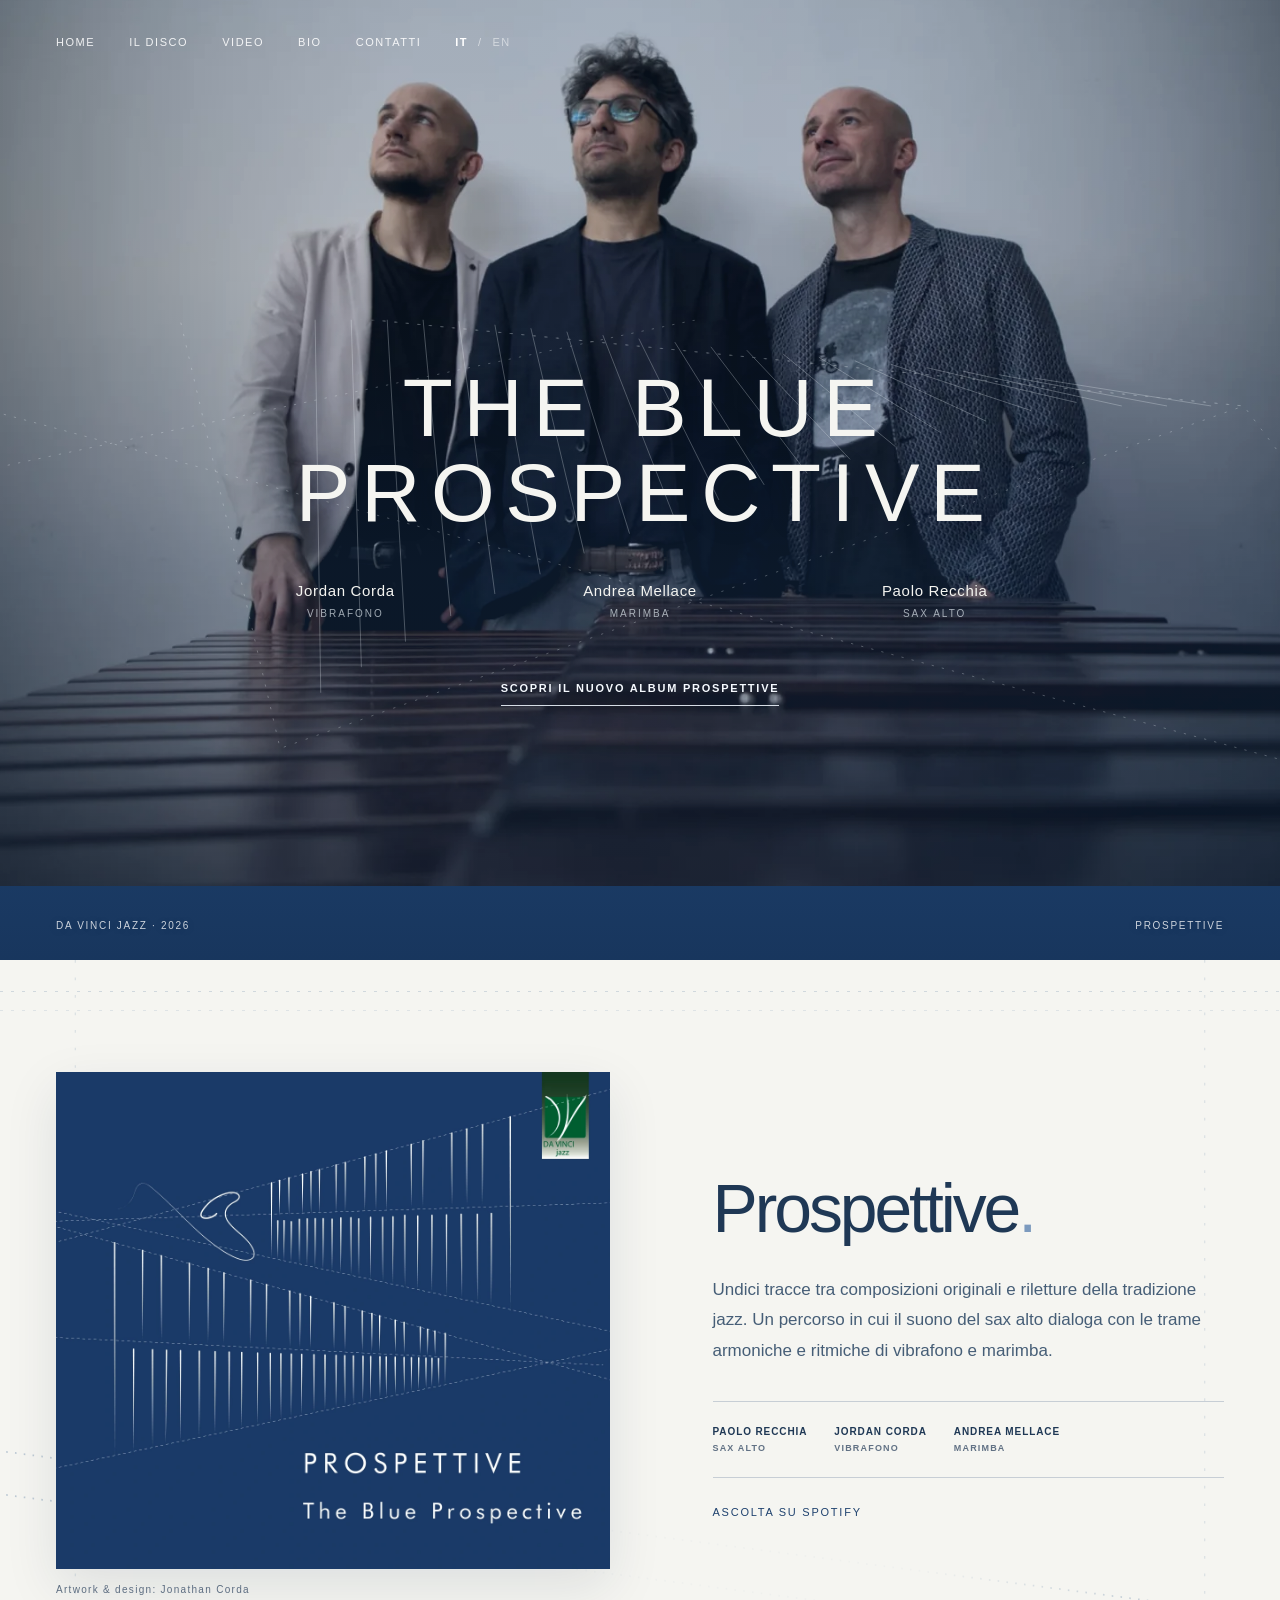
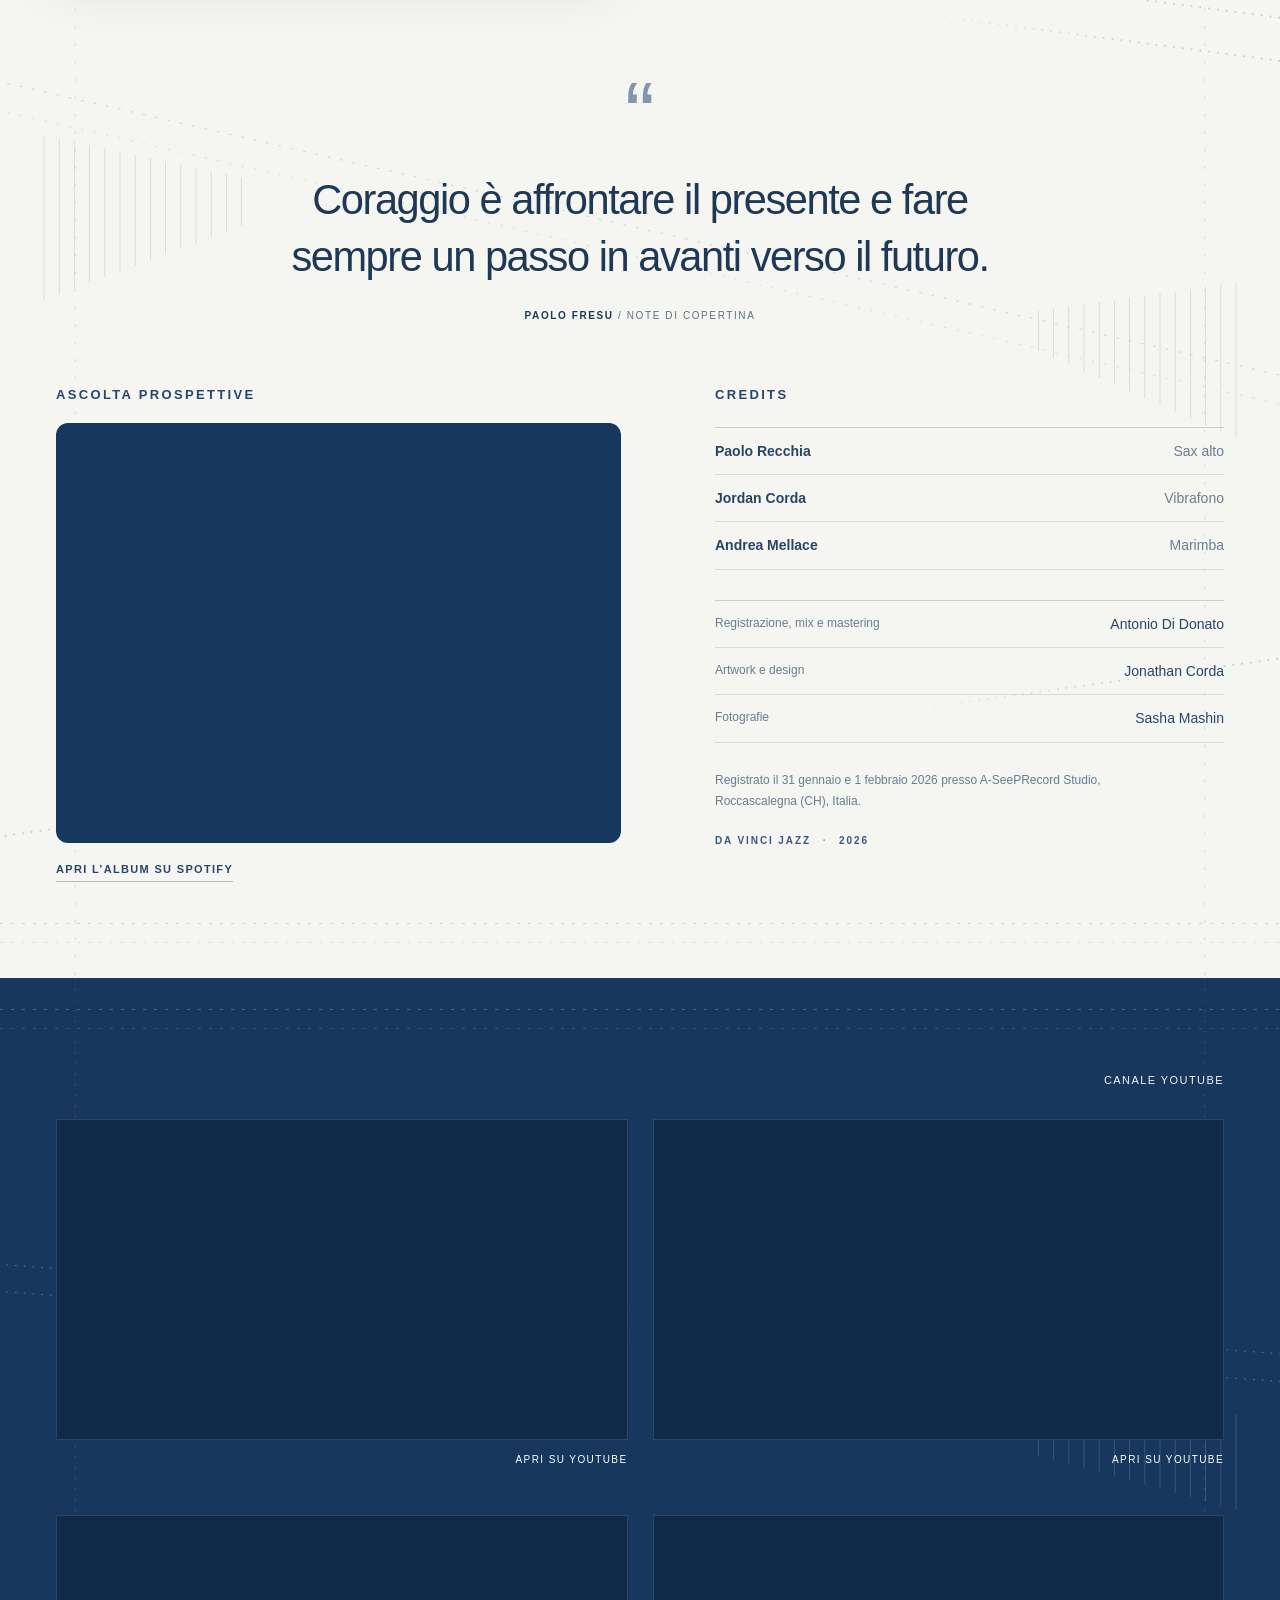
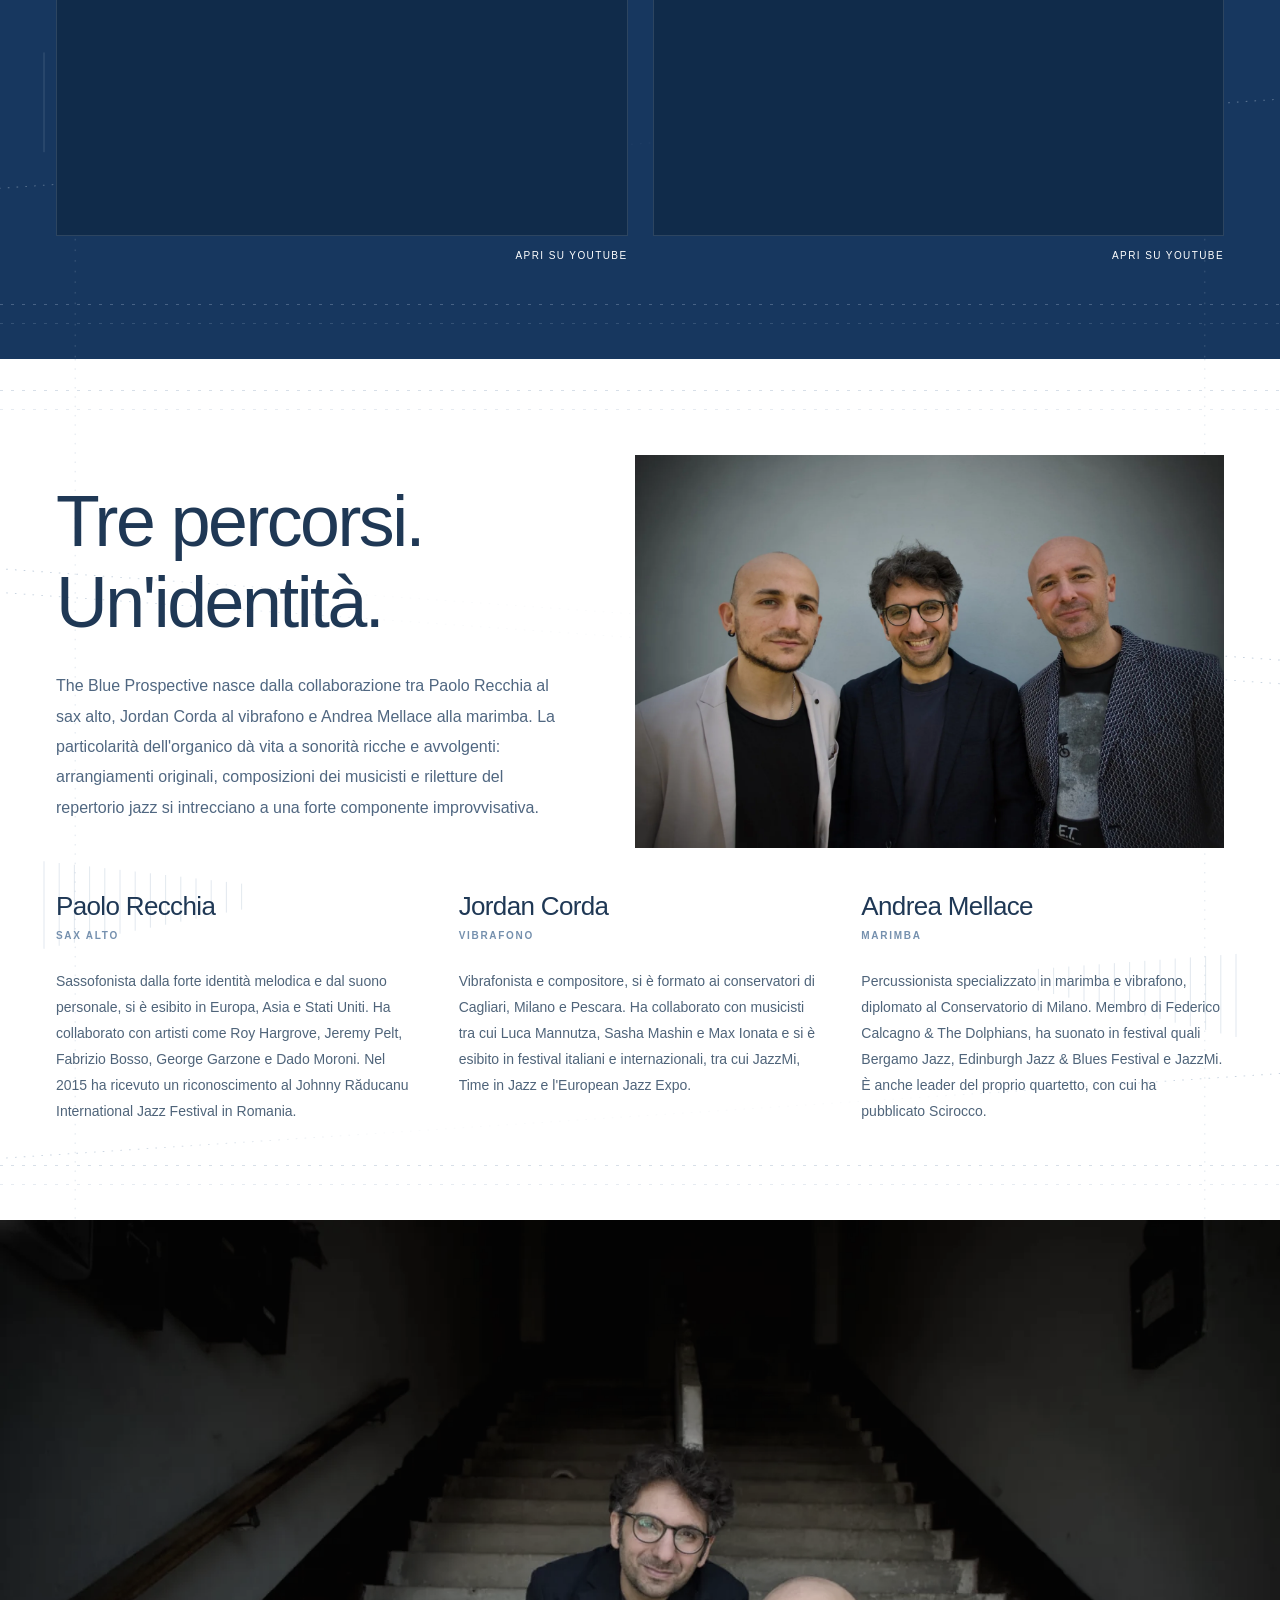
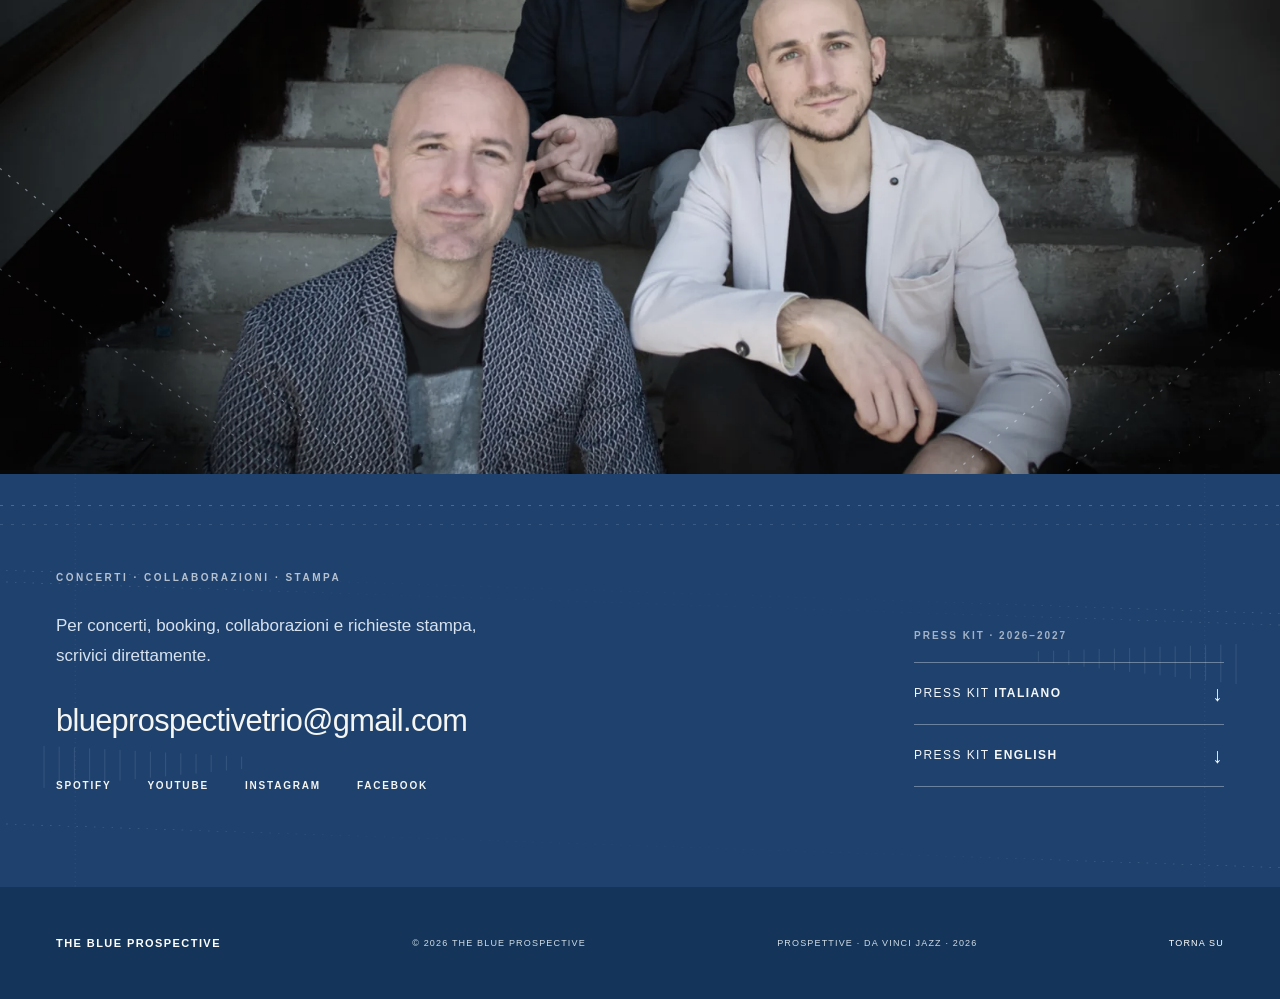
==== commit 20718b0a: "Add files via upload" ====
--- a/index.html
+++ b/index.html
@@ -1,27 +1,1917 @@
-<!doctype html>
-<html lang="it"><head><meta charset="utf-8"><meta name="viewport" content="width=device-width,initial-scale=1"><title>The Blue Prospective — index.html con firma Jordan Corda</title><style>body{font:16px/1.55 -apple-system,BlinkMacSystemFont,'Segoe UI',sans-serif;background:#edf1f4;color:#17375f;margin:0;min-height:100vh;display:grid;place-items:center;padding:20px}main{width:min(550px,100%);box-sizing:border-box;padding:36px;border-radius:16px;background:white;box-shadow:0 20px 60px #17375f1c}h1{font-size:25px;line-height:1.2;margin:0 0 16px}p{margin:12px 0}button{background:#17375f;border:0;color:white;padding:15px 20px;border-radius:7px;font:600 15px inherit;cursor:pointer;margin-top:16px}button:disabled{opacity:.6;cursor:wait}#status{font-size:14px;white-space:pre-wrap;margin-top:15px}a{color:#17375f}small{color:#667487;display:block;margin-top:25px}input{margin-top:12px;width:100%}</style></head><body><main><h1>Firma nel footer</h1><p>Questo strumento prepara il vero <code>index.html</code> del sito, aggiungendo soltanto:</p><p><strong>Website design &amp; development by <a href="https://jordancorda.com/" target="_blank" rel="noopener noreferrer">Jordan Corda</a></strong></p><p>Legge la versione più recente dal repository GitHub, preservando tutte le altre sezioni.</p><button id="generate" type="button">Scarica index.html aggiornato</button><div id="status" role="status" aria-live="polite"></div><details style="margin-top:25px"><summary>Se il download automatico non funziona</summary><p>Scarica l’attuale <code>index.html</code> dal repository, quindi selezionalo qui per generare la copia modificata.</p><input id="fallback" type="file" accept=".html,text/html"></details><small>Una volta scaricato <code>index.html</code>, caricalo nella cartella principale del repository e conferma <strong>Commit changes</strong>. Nessuna modifica agli altri file.</small></main><script>
-(function(){
+<!DOCTYPE html>
+
+<html lang="it">
+<head>
+<meta charset="utf-8"/>
+<meta content="width=device-width, initial-scale=1" name="viewport"/>
+<meta content="#1e416e" name="theme-color"/>
+<meta content="The Blue Prospective: Paolo Recchia, Jordan Corda e Andrea Mellace. Scopri Prospettive, il disco d'esordio per Da Vinci Jazz, ascolta la musica e guarda i video." name="description"/>
+<meta content="website" property="og:type"/>
+<meta content="The Blue Prospective — Prospettive" property="og:title"/>
+<meta content="Alto saxophone · Vibraphone · Marimba. The debut album Prospettive — Da Vinci Jazz, 2026." property="og:description"/>
+<meta content="assets/prospettive-cover.jpg" property="og:image"/>
+<meta content="light" name="color-scheme"/>
+<link href="[data-uri]" rel="icon" type="image/svg+xml"/>
+<link as="image" href="[data-uri]" rel="preload"/>
+<style>
+:root{--blue:#1e416e;--blue-deep:#17375f;--blue-light:#42658c;--paper:#f5f5f1;--white:#fff;--ink:#1f3855;--muted:#617184;--line:rgba(30,65,110,.21);--max:1230px;--sans:"Helvetica Neue",Helvetica,Arial,sans-serif}
+*{box-sizing:border-box}html{scroll-behavior:smooth;scroll-padding-top:82px}body{margin:0;font-family:var(--sans);background:var(--paper);color:var(--ink);-webkit-font-smoothing:antialiased}body,button{font-size:16px}button,a{-webkit-tap-highlight-color:transparent}button{font-family:inherit}a{color:inherit;text-decoration:none}img{max-width:100%;display:block}figure,blockquote{margin:0}p,h1,h2,h3{margin-top:0}::selection{background:#aebed0;color:var(--blue-deep)}:focus-visible{outline:2px solid #819cce;outline-offset:5px}.page-wrap{width:min(calc(100% - 112px),var(--max));margin-inline:auto}.section-padding{padding-block:118px}.blue-surface{background:var(--blue);color:#f5f5f1}.skip-link{position:absolute;z-index:100;top:-80px;left:20px;background:white;color:var(--blue);padding:10px 16px}.skip-link:focus{top:10px}
+.site-header{height:84px;position:absolute;top:0;left:0;right:0;z-index:20;color:#fff;border-bottom:1px solid rgba(255,255,255,.18)}.header-inner{height:100%;display:flex;align-items:center;justify-content:space-between;gap:32px}.wordmark{display:inline-flex;align-items:center;gap:11px;font-size:12px;line-height:1.2;letter-spacing:.16em;font-weight:600;white-space:nowrap}.wordmark-symbol{font-size:29px;line-height:1;font-weight:200;transform:rotate(-18deg);opacity:.85}.desktop-nav{display:flex;align-items:center;gap:34px;margin-left:auto}.desktop-nav a,.mobile-nav a{font-size:11px;letter-spacing:.14em;text-transform:uppercase;opacity:.88;transition:opacity .2s}.desktop-nav a:hover,.mobile-nav a:hover{opacity:1}.header-actions{display:flex;align-items:center;gap:21px}.language-switch{display:flex;align-items:center;gap:8px;font-size:11px;letter-spacing:.12em;color:rgba(255,255,255,.56)}.lang-btn{background:transparent;border:0;color:rgba(255,255,255,.53);font-size:11px;letter-spacing:.13em;cursor:pointer;padding:8px 2px}.lang-btn.is-active{color:#fff;font-weight:700}.mobile-menu-button{display:none;background:transparent;border:0;color:#fff;width:38px;height:38px;cursor:pointer;flex-direction:column;gap:6px;justify-content:center;align-items:center}.mobile-menu-button span{height:1px;width:21px;background:currentColor;display:block;transition:transform .25s}.mobile-menu-button[aria-expanded=true] span:first-child{transform:translateY(3.5px) rotate(45deg)}.mobile-menu-button[aria-expanded=true] span:last-child{transform:translateY(-3.5px) rotate(-45deg)}.mobile-nav{position:absolute;left:0;right:0;top:84px;background:var(--blue-deep);padding:22px 7%;border-bottom:1px solid rgba(255,255,255,.14)}.mobile-nav:not([hidden]){display:flex;flex-direction:column;gap:24px}.mobile-nav[hidden]{display:none}
+.hero{position:relative;isolation:isolate;min-height:765px;height:min(920px,100svh);display:flex;align-items:center;overflow:hidden}.hero-art{position:absolute;inset:0;z-index:-1;overflow:hidden;pointer-events:none}.perspective-art{position:absolute;width:100%;height:100%;color:rgba(232,239,244,.92);transform:scale(1.04)}.hero-art:after{content:"";position:absolute;inset:0;background:linear-gradient(90deg,rgba(30,65,110,.17),rgba(30,65,110,.55) 35%,rgba(30,65,110,.45) 68%,rgba(30,65,110,.10))}.hero-content{position:relative;padding-top:72px;text-align:center}.eyebrow{font-size:10px;font-weight:600;letter-spacing:.25em;line-height:1.6;text-transform:uppercase}.hero-eyebrow{display:flex;align-items:center;justify-content:center;gap:20px;color:rgba(255,255,255,.9);margin-bottom:38px}.eyebrow-rule{width:36px;height:1px;background:rgba(255,255,255,.76)}.hero h1{font-size:clamp(57px,7.15vw,112px);line-height:1.09;letter-spacing:.14em;font-weight:300;margin:0 auto;max-width:1160px;text-indent:.14em}.hero h1 span{display:block}.hero-subtitle{font-size:clamp(18px,2.3vw,28px);font-weight:300;letter-spacing:.02em;margin:32px 0 12px}.hero-instruments{font-size:12px;letter-spacing:.19em;text-transform:uppercase;color:rgba(255,255,255,.74)}.hero-cta{display:flex;justify-content:center;align-items:center;gap:36px;margin-top:43px}.btn{display:inline-flex;align-items:center;justify-content:center;gap:38px;min-height:53px;padding:15px 23px;font-size:11px;font-weight:700;text-transform:uppercase;letter-spacing:.13em;border:1px solid transparent;transition:background .2s,color .2s,border-color .2s}.btn span:last-child{font-size:16px;font-weight:300}.btn-light{color:var(--blue);background:#fff}.btn-light:hover{background:#e3eaf2}.btn-blue{color:#fff;background:var(--blue);margin-top:33px}.btn-blue:hover{background:#123156}.text-link{display:inline-flex;align-items:center;gap:10px;font-size:11px;letter-spacing:.13em;text-transform:uppercase;transition:opacity .2s}.text-link:hover{opacity:.7}.hero-text-link{color:#fff}.hero-foot{position:absolute;bottom:32px;left:50%;transform:translateX(-50%);display:flex;align-items:center;justify-content:space-between;width:min(calc(100% - 112px),var(--max));font-size:10px;letter-spacing:.17em;color:rgba(255,255,255,.78)}.hero-foot a{transition:opacity .2s}.hero-foot a:hover{opacity:.6}
+.photo-break{position:relative;height:clamp(390px,49vw,690px);overflow:hidden;background:#c8d1da}.photo-break img{width:100%;height:100%;object-fit:cover;object-position:center 47%}.photo-break:after{position:absolute;content:"";inset:0;background:linear-gradient(to top,rgba(14,32,53,.34),transparent 37%);pointer-events:none}.photo-break-note{position:absolute;bottom:33px;left:max(56px,calc((100vw - var(--max))/2));display:flex;align-items:center;gap:18px;z-index:1;color:white;font-size:10px;letter-spacing:.23em;font-weight:600}.hairline{width:40px;height:1px;background:rgba(255,255,255,.8)}
+.statement{background:#fff}.statement-layout{display:grid;grid-template-columns:27% 1fr;gap:4%}.section-index{font-size:10px;letter-spacing:.18em;font-weight:700;text-transform:uppercase;margin:0;line-height:1.5}.statement-title{font-size:clamp(36px,4.8vw,65px);font-weight:300;line-height:1.22;letter-spacing:-.032em;max-width:870px;margin-bottom:33px}.statement-copy{max-width:620px;color:#51667d;font-size:17px;line-height:1.85;font-weight:300;margin-bottom:0}
+.album-section{background:var(--paper)}.section-heading{display:flex;justify-content:space-between;align-items:center;padding-bottom:24px;margin-bottom:60px;border-bottom:1px solid var(--line);gap:24px}.heading-right{font-size:10px;letter-spacing:.15em;font-weight:600;text-transform:uppercase}.bullet{padding-inline:8px}.album-feature{display:grid;grid-template-columns:minmax(0,1.04fr) minmax(0,.96fr);gap:clamp(55px,8vw,126px);align-items:center}.album-art-wrap{width:100%}.album-art{width:100%;height:auto;box-shadow:0 18px 50px rgba(15,38,68,.10)}.image-caption{margin-top:15px;font-size:10px;letter-spacing:.13em;color:var(--muted)}.dark-eyebrow{color:#5d7290}.album-intro h2{font-weight:300;font-size:clamp(49px,5.3vw,85px);letter-spacing:-.045em;line-height:1.06;margin:18px 0 30px}.title-period{color:#7c9abe}.album-description{max-width:530px;font-size:17px;line-height:1.8;font-weight:300;color:#465e77}.album-metadata{display:flex;flex-wrap:wrap;gap:16px 27px;margin-top:35px;padding-block:24px;border-block:1px solid var(--line)}.album-metadata span{font-size:10px;letter-spacing:.09em;font-weight:600}.album-metadata small{display:block;font-size:9px;letter-spacing:.13em;color:var(--muted);margin-top:6px}.album-lower{display:grid;grid-template-columns:.95fr 1.05fr;gap:clamp(60px,11vw,160px);margin-top:100px}.liner-quote{position:relative;padding-top:17px}.quote-mark{font-size:90px;font-weight:300;line-height:.5;color:#8fa3bc}.liner-quote blockquote{font-weight:300;max-width:420px;font-size:clamp(24px,3vw,37px);line-height:1.45;letter-spacing:-.02em;margin:12px 0 25px}.quote-author{font-size:10px;letter-spacing:.16em;font-weight:700}.quote-author span{font-weight:400;color:var(--muted)}.spotify-embed{max-width:460px;margin-top:56px}.spotify-embed iframe{display:block;border:0;border-radius:12px;background:#e7e7e2}.tracks h3{font-size:12px;font-weight:700;letter-spacing:.19em;margin:0 0 16px}.track-list{list-style:none;margin:0;padding:0;border-top:1px solid var(--line)}.track-list li{display:grid;grid-template-columns:40px 1fr 45px;gap:12px;align-items:baseline;padding:12px 0 11px;border-bottom:1px solid var(--line)}.track-number,.track-list time{font-size:10px;font-weight:500;letter-spacing:.06em;color:#7a8da3}.track-list time{text-align:right}.track-name{font-size:14px;line-height:1.35;font-weight:500}.track-name small{display:block;color:#748498;font-size:10px;font-weight:400;line-height:1.45;margin-top:3px}.album-credits{font-size:10px;letter-spacing:.04em;line-height:1.8;color:#8190a0;margin:66px 0 0;max-width:780px}
+.videos-section{background:var(--blue-deep)}.section-heading-light{border-color:rgba(255,255,255,.26)}.video-title{font-size:clamp(46px,6.8vw,90px);line-height:1.1;letter-spacing:-.035em;font-weight:300;margin:0 0 22px}.video-lead{font-size:16px;color:#d0dce8;font-weight:300;margin-bottom:54px}.video-grid{display:grid;grid-template-columns:1fr 1fr;gap:52px 25px}.video-frame{position:relative;aspect-ratio:16/9;background:#102b4a;border:1px solid rgba(255,255,255,.12)}.video-frame iframe{position:absolute;inset:0;width:100%;height:100%;border:0}.video-meta{display:flex;justify-content:space-between;gap:18px;align-items:center;padding-top:14px;font-size:10px;letter-spacing:.14em;color:#d2dfeb}.video-meta a{font-size:19px;line-height:1;color:white;transition:transform .2s}.video-meta a:hover{transform:translate(2px,-2px)}
+.about-section{background:#fff}.about-top{display:grid;grid-template-columns:minmax(0,.92fr) minmax(0,1.08fr);gap:clamp(50px,7vw,115px);align-items:center}.about-main h2{font-size:clamp(44px,5.6vw,78px);line-height:1.13;letter-spacing:-.035em;font-weight:300;margin:18px 0 28px}.about-paragraph{font-size:16px;line-height:1.9;font-weight:300;color:#506781;max-width:520px}.about-photo{margin:0}.about-photo img{width:100%;height:auto}.about-photo figcaption{font-size:9px;letter-spacing:.15em;color:#7e8c9e;margin-top:14px}.members-heading{display:flex;align-items:center;justify-content:space-between;margin-top:95px;padding-bottom:18px;border-bottom:1px solid var(--line)}.members-heading>span{font-size:10px;letter-spacing:.14em;color:#7c8da1}.member-grid{display:grid;grid-template-columns:repeat(3,1fr);gap:40px;margin-top:38px}.member{padding-top:5px}.member-n{font-size:10px;color:#8095ab;letter-spacing:.12em}.member h3{font-size:26px;letter-spacing:-.025em;font-weight:400;margin:23px 0 5px}.member-instrument{font-size:10px!important;text-transform:uppercase;letter-spacing:.17em!important;font-weight:700!important;color:#7590ae!important;margin-bottom:24px!important}.member p{font-size:14px;color:#4f647a;line-height:1.85;font-weight:300;margin-bottom:0}
+.interlude-photo{height:clamp(350px,46vw,660px);background:#b9c1c3;overflow:hidden}.interlude-photo img{width:100%;height:100%;object-fit:cover;object-position:center 52%}
+.contact-section{position:relative;overflow:hidden;isolation:isolate;padding-block:120px 145px}.contact-lines{position:absolute;z-index:-1;right:-80px;top:11%;width:min(52%,700px);height:90%;color:#dde7f0;opacity:.48}.contact-lines svg{width:100%;height:100%}.contact-content{display:grid;grid-template-columns:27% 1fr}.contact-body{max-width:850px}.contact-body h2{font-size:clamp(60px,8.1vw,116px);line-height:1.1;font-weight:300;letter-spacing:-.045em;margin:14px 0 21px}.contact-body>p:not(.eyebrow){max-width:475px;color:#d7e2ee;font-size:17px;font-weight:300;line-height:1.8}.contact-mail{display:inline-flex;gap:21px;align-items:center;border-bottom:1px solid rgba(255,255,255,.6);padding:10px 0 15px;max-width:100%;font-size:clamp(17px,2.4vw,31px);font-weight:300;letter-spacing:-.02em;overflow-wrap:anywhere}.contact-mail span{font-size:18px}.contact-links{display:flex;gap:35px;margin-top:50px}.contact-links a{font-size:10px;letter-spacing:.18em;font-weight:600}.site-footer{background:#123052;color:#d0dce7}.footer-inner{display:flex;justify-content:space-between;gap:28px;align-items:center;min-height:112px}.footer-inner>*{font-size:9px;letter-spacing:.13em;text-transform:uppercase}.footer-brand{font-size:11px;font-weight:600;color:#fff}.back-top{color:#fff}
+@media(min-width:1550px){.hero h1{font-size:112px}}@media(max-width:1100px){.page-wrap{width:min(calc(100% - 72px),var(--max))}.hero-foot{width:calc(100% - 72px)}.desktop-nav{gap:21px}.album-feature{gap:50px}.album-lower{gap:68px}.member-grid{gap:25px}.photo-break-note{left:36px}}@media(max-width:760px){html{scroll-padding-top:65px}.page-wrap{width:calc(100% - 42px)}.section-padding{padding-block:78px}.site-header{height:70px}.wordmark{font-size:10px;letter-spacing:.1em}.wordmark-symbol{font-size:24px}.desktop-nav{display:none}.mobile-menu-button{display:flex}.mobile-nav{top:70px}.hero{min-height:640px;height:91svh;max-height:820px}.hero-content{padding-top:60px}.hero-eyebrow{font-size:8px;letter-spacing:.13em;gap:10px;margin-bottom:28px}.eyebrow-rule{width:21px}.hero h1{font-size:clamp(40px,8.1vw,64px);letter-spacing:.09em;text-indent:.09em;line-height:1.14}.hero-subtitle{font-size:19px;margin-top:29px}.hero-instruments{font-size:10px;letter-spacing:.12em}.hero-cta{flex-direction:column;gap:26px;margin-top:32px}.hero-foot{width:calc(100% - 42px);bottom:23px;font-size:8px}.photo-break{height:440px}.photo-break img{object-position:55% center}.photo-break-note{left:21px;bottom:24px;font-size:8px}.statement-layout{display:block}.statement-layout>.section-index{margin-bottom:35px}.statement-title{font-size:clamp(34px,7.8vw,57px)}.statement-copy{font-size:15px}.section-heading{margin-bottom:40px}.heading-right{font-size:9px}.album-feature{grid-template-columns:1fr;gap:52px}.album-art-wrap{max-width:600px}.album-intro h2{font-size:clamp(53px,12vw,75px)}.album-description{font-size:16px}.album-lower{grid-template-columns:1fr;gap:67px;margin-top:77px}.liner-quote blockquote{max-width:590px}.spotify-embed{margin-top:37px}.album-credits{margin-top:45px}.video-title{font-size:clamp(43px,10vw,75px)}.video-grid{grid-template-columns:1fr;gap:35px}.video-lead{margin-bottom:38px}.about-top{grid-template-columns:1fr;gap:33px}.about-main h2{font-size:55px}.about-photo{max-width:640px}.members-heading{margin-top:60px}.member-grid{grid-template-columns:1fr;gap:37px}.member{border-bottom:1px solid var(--line);padding-bottom:27px}.member h3{margin-top:14px}.member p{max-width:620px}.interlude-photo{height:410px}.interlude-photo img{object-position:53% center}.contact-section{padding-block:83px 110px}.contact-content{grid-template-columns:1fr}.contact-content>.section-index{margin-bottom:50px}.contact-body h2{font-size:clamp(57px,12vw,95px)}.contact-lines{width:100%;right:-50%;opacity:.26}.footer-inner{flex-wrap:wrap;justify-content:flex-start;gap:14px 22px;padding-block:27px;min-height:110px}.footer-inner>*{width:calc(50% - 12px)}.footer-inner>*:nth-child(2n){text-align:right}}@media(max-width:420px){.hero h1{font-size:clamp(35px,8.5vw,45px)}.hero-eyebrow{font-size:7px}.hero-cta .btn{min-width:220px}.photo-break{height:360px}.video-title{font-size:43px}.contact-mail{font-size:17px}.footer-inner>*{font-size:8px}}@media(prefers-reduced-motion:reduce){html{scroll-behavior:auto}*,*:before,*:after{transition-duration:.01ms!important;animation-duration:.01ms!important}}
+
+/* Prospettive / editorial refinements — the cover's converging lines recur throughout. */
+.wordmark-symbol{width:25px;height:26px;position:relative;display:flex;gap:4px;align-items:center;justify-content:center;transform:none;opacity:.75}
+.wordmark-symbol i{width:1px;background:currentColor;height:19px;display:block;transform:rotate(12deg)}
+.wordmark-symbol i:nth-child(1),.wordmark-symbol i:nth-child(5){height:10px}
+.wordmark-symbol i:nth-child(2),.wordmark-symbol i:nth-child(4){height:16px}
+
+.hero{min-height:880px;height:min(1010px,100svh);max-height:none}
+.hero-content{padding-top:96px}
+.hero-eyebrow{margin-bottom:28px;color:rgba(255,255,255,.8)}
+.hero h1{font-size:clamp(56px,7.1vw,106px);letter-spacing:.14em}
+.hero-musicians{display:flex;align-items:flex-start;justify-content:center;gap:clamp(28px,5vw,86px);margin:30px auto 0;padding-top:21px;border-top:1px solid rgba(255,255,255,.25);max-width:790px}
+.hero-musician{min-width:0;display:flex;flex-direction:column;align-items:center;gap:9px;flex:1}
+.hero-musician-name{font-size:clamp(11px,1.3vw,15px);font-weight:500;letter-spacing:.045em;white-space:nowrap}
+.hero-musician-role{font-size:10px;font-weight:400;letter-spacing:.2em;text-transform:uppercase;color:rgba(235,244,251,.66)}
+.hero-subtitle{font-size:clamp(16px,2.1vw,23px);margin:31px 0 0;letter-spacing:.035em}
+.hero-cta{margin-top:27px;gap:32px}
+.hero-photo{width:clamp(290px,35vw,410px);margin:30px auto 0;border:1px solid rgba(239,244,247,.33);overflow:hidden;position:relative;aspect-ratio:2.45/1;background:var(--blue-deep)}
+.hero-photo img{width:100%;height:100%;object-fit:cover;object-position:center 54%;filter:saturate(.72) contrast(.93);opacity:.92}
+.hero-photo::after{content:"";position:absolute;inset:0;box-shadow:inset 0 0 34px rgba(23,55,95,.27);pointer-events:none}
+.hero-foot{bottom:21px}
+.hero-cta .btn{gap:0}
+.hero-cta .text-link{border-bottom:1px solid rgba(255,255,255,.48);padding-bottom:5px}
+.btn{gap:0;letter-spacing:.15em}
+.text-link,.back-top,.contact-links a,.video-meta a,.contact-mail{transition:opacity .2s,border-color .2s}
+.text-link:hover,.back-top:hover,.contact-links a:hover,.video-meta a:hover,.contact-mail:hover{opacity:.64}
+
+/* A consistent line drawing sits behind editorial content, never behind text at full strength. */
+.statement,.album-section,.videos-section,.about-section,.contact-section{position:relative;isolation:isolate;overflow:hidden}
+.statement::before,.album-section::before,.videos-section::before,.about-section::before{content:"";position:absolute;z-index:-1;pointer-events:none;background-image:url("assets/perspective-motif.svg");background-repeat:no-repeat;background-size:contain;background-position:center center}
+.statement::before{width:min(990px,78vw);height:640px;right:-23%;top:-150px;opacity:.075;transform:rotate(5deg)}
+.album-section::before{width:min(1000px,83vw);height:750px;left:-22%;top:140px;opacity:.07;transform:rotate(185deg)}
+.videos-section::before{width:min(1200px,100vw);height:760px;right:-24%;top:8%;opacity:.15;filter:brightness(0) invert(1)}
+.about-section::before{width:min(1050px,86vw);height:800px;right:-24%;bottom:0;opacity:.072;transform:rotate(180deg)}
+.section-index{letter-spacing:.23em;font-weight:600;color:var(--blue-light)}
+.section-heading-light .section-index,.contact-content>.section-index{color:rgba(255,255,255,.81)}
+
+/* Photographs read like brief editorial interludes rather than separate destinations. */
+.photo-break{height:clamp(275px,34vw,485px)}
+.photo-break img{object-position:center 43%;filter:saturate(.7)}
+.photo-break::before,.interlude-photo::before{content:"";position:absolute;z-index:1;inset:0;background-image:url("assets/perspective-motif.svg");background-size:cover;background-position:center;opacity:.085;filter:brightness(0) invert(1);pointer-events:none}
+.photo-break::after{background:linear-gradient(0deg,rgba(24,50,81,.38),rgba(24,50,81,.1) 35%,transparent)}
+.interlude-photo{position:relative;height:clamp(280px,32vw,455px)}
+.interlude-photo img{object-position:center 41%;filter:saturate(.58) contrast(.98)}
+.interlude-photo::after{content:"";position:absolute;inset:0;background:linear-gradient(0deg,rgba(19,55,95,.18),transparent 65%);pointer-events:none}
+
+/* Let each section flow into the next through rhythm, air and restrained typography. */
+.section-padding{padding-block:96px}
+.statement{padding-block:102px}
+.statement-layout{grid-template-columns:22% 1fr}
+.statement-title{font-size:clamp(36px,4.5vw,61px)}
+.album-section{padding-top:90px}
+.section-heading{margin-bottom:48px;padding-bottom:20px}
+.album-lower{margin-top:78px}
+.about-top{gap:clamp(45px,6vw,90px)}
+.members-heading{margin-top:76px}
+.member-n{display:none}
+.member h3{margin-top:0}
+.video-grid{gap:39px 25px}
+.video-meta{padding-top:13px}
+.video-meta a{font-size:10px;line-height:1.35;letter-spacing:.09em;text-transform:uppercase;border-bottom:1px solid rgba(255,255,255,.35);padding-bottom:3px}
+.video-meta a:hover{transform:none}
+.contact-mail{border-bottom-color:rgba(255,255,255,.46)}
+.contact-links a{border-bottom:1px solid rgba(255,255,255,.35);padding-bottom:7px}
+.site-footer{background:#143559}
+
+@media(max-width:1100px){
+ .hero{min-height:855px;height:max(855px,100svh)}
+ .hero-content{padding-top:80px}
+ .hero h1{font-size:clamp(52px,7.3vw,89px)}
+}
+@media(max-width:760px){
+ .hero{height:auto;min-height:max(795px,100svh)}
+ .hero-content{padding-top:110px;padding-bottom:84px}
+ .hero-eyebrow{font-size:8px;margin-bottom:22px}
+ .hero h1{font-size:clamp(39px,8.7vw,61px);letter-spacing:.075em;text-indent:.075em}
+ .hero-musicians{gap:7px;margin-top:28px;padding-top:20px;width:100%}
+ .hero-musician-name{font-size:clamp(10px,2.6vw,13px);letter-spacing:0}
+ .hero-musician-role{font-size:8px;letter-spacing:.08em;white-space:nowrap}
+ .hero-subtitle{font-size:18px;margin-top:25px}
+ .hero-cta{flex-direction:row;gap:23px;flex-wrap:wrap;margin-top:27px}
+ .hero-cta .btn{min-height:45px;padding:13px 14px;font-size:9px}
+ .hero-cta .text-link{font-size:9px}
+ .hero-photo{width:min(100%,390px);margin-top:30px;aspect-ratio:2.25/1}
+ .hero-foot{bottom:21px}
+ .photo-break{height:clamp(255px,58vw,360px)}
+ .photo-break img{object-position:55% 40%}
+ .section-padding{padding-block:76px}
+ .statement{padding-block:75px}
+ .statement-title{font-size:clamp(32px,7.8vw,52px)}
+ .statement-layout>.section-index{margin-bottom:26px}
+ .album-section{padding-top:76px}
+ .album-lower{margin-top:68px}
+ .member h3{margin-top:0}
+ .interlude-photo{height:clamp(230px,53vw,380px)}
+ .interlude-photo img{object-position:center 35%}
+ .statement::before{width:135%;right:-54%;top:10px}
+ .album-section::before{width:130%;left:-65%}
+ .videos-section::before{width:145%;right:-64%;top:12%}
+ .about-section::before{width:130%;right:-60%}
+ .video-meta{align-items:baseline}
+ .video-meta a{font-size:9px}
+}
+@media(max-width:420px){
+ .hero{min-height:765px}
+ .hero-content{padding-top:104px;padding-bottom:75px}
+ .hero h1{font-size:clamp(36px,8.5vw,42px)}
+ .hero-cta{gap:16px}
+ .hero-cta .btn{min-width:0}
+ .hero-photo{margin-top:28px;aspect-ratio:2.15/1}
+ .hero-musician-name{font-size:10px}
+ .hero-musician-role{font-size:7.7px}
+}
+
+/* Keep the photographic transitions compact. */
+@media(min-width:761px){.photo-break{height:clamp(270px,29vw,400px)}.interlude-photo{height:clamp(250px,28vw,385px)}}
+.video-meta{justify-content:flex-end}
+
+/* Version 3 — photographic hero, architectural lines, minimal navigation. */
+.visually-hidden{position:absolute!important;width:1px;height:1px;padding:0;margin:-1px;overflow:hidden;clip:rect(0,0,0,0);white-space:nowrap;border:0}
+.hero{height:clamp(790px,100svh,1050px);min-height:790px;display:flex;align-items:flex-start;background:var(--blue);}
+.hero-media{position:absolute;inset:0;z-index:0;pointer-events:none;overflow:hidden;}
+.hero-media img{position:absolute;inset:0;width:100%;height:100%;object-fit:cover;object-position:center 50%;opacity:.9;filter:saturate(.62) contrast(1.03)}
+.hero-media::after{content:"";position:absolute;inset:0;background:linear-gradient(to bottom,#1e416e 0%,#1e416e 17%,rgba(30,65,110,.98) 29%,rgba(30,65,110,.94) 38%,rgba(30,65,110,.72) 49%,rgba(30,65,110,.27) 64%,rgba(30,65,110,.17) 83%,rgba(30,65,110,.46) 100%)}
+.hero-art{z-index:1}.hero-art:after{background:none}.perspective-art{color:rgba(238,246,250,.93);opacity:.85}
+.hero-content{z-index:2;padding-top:clamp(176px,18.5vh,235px);padding-bottom:0;text-align:center}
+.hero h1{font-size:clamp(58px,7.1vw,110px);line-height:1.08;margin:0 auto;letter-spacing:.145em}
+.hero-musicians{margin-top:34px;padding-top:21px;border-top-color:rgba(255,255,255,.44)}
+.hero-cta{margin-top:38px;gap:38px;align-items:center}
+.hero-foot{z-index:2;bottom:25px;text-shadow:0 1px 12px rgba(0,0,0,.15)}
+.plain-action{display:inline-flex;min-height:0;align-items:center;justify-content:center;background:transparent!important;color:inherit!important;border:0!important;border-radius:0!important;box-shadow:none!important;padding:0!important;font-size:11px!important;font-weight:500!important;line-height:1.7!important;letter-spacing:.16em!important;text-transform:uppercase;text-decoration:none!important;transition:opacity .2s}
+.plain-action:hover,.plain-action:focus-visible{background:transparent!important;opacity:.65}
+.hero-action{color:white!important}.album-action{color:var(--blue)!important;margin-top:25px}
+.hero-cta .text-link{border:0!important;padding:0!important}
+/* Real content, not labels: no strip index or generic headings before sections. */
+.statement-layout{display:block;max-width:850px}
+.statement-title{max-width:830px}
+.videos-section .section-heading{border:0;margin:0 0 33px;padding:0;justify-content:flex-end}
+.video-grid{row-gap:48px}
+.video-meta a{border:0!important;padding:0!important;letter-spacing:.14em;font-size:10px!important;transform:none!important}
+.album-feature{align-items:center}
+.album-feature+.album-lower{margin-top:83px}
+.about-top{align-items:center}
+.contact-content{display:block}.contact-body{max-width:780px}
+.contact-body>.eyebrow{margin:0 0 25px;color:rgba(255,255,255,.68)}
+.contact-body>p:not(.eyebrow){margin:0 0 25px}
+.contact-mail{display:inline-block;border:0!important;padding:0!important;margin:6px 0 0}
+.contact-links{margin-top:41px;gap:36px}
+.contact-links a{border:0!important;padding:0!important}
+/* No underlined or boxed links anywhere, while preserving keyboard focus. */
+a,a:hover,a:focus-visible,a:active{text-decoration:none!important}
+a:not(.skip-link){background-image:none}
+/* Preserve the three faces in the last photograph; avoid a shallow panoramic crop. */
+.interlude-photo{height:clamp(440px,46vw,650px)}
+.interlude-photo img{object-position:center 27%;filter:saturate(.62) contrast(.98)}
+.interlude-photo::after{background:linear-gradient(0deg,rgba(19,55,95,.15),transparent 65%)}
+@media(max-width:1100px){
+ .hero{height:clamp(760px,100svh,1000px);min-height:760px}
+ .hero-content{padding-top:clamp(170px,18vh,215px)}
+}
+@media(max-width:760px){
+ .hero{height:clamp(770px,100svh,1030px);min-height:770px}
+ .hero-media img{object-position:50% 54%}
+ .hero-media::after{background:linear-gradient(to bottom,#1e416e 0%,#1e416e 15%,rgba(30,65,110,.99) 26%,rgba(30,65,110,.94) 36%,rgba(30,65,110,.72) 47%,rgba(30,65,110,.33) 62%,rgba(30,65,110,.18) 83%,rgba(30,65,110,.57) 100%)}
+ .hero-content{padding-top:clamp(138px,17vh,175px);padding-bottom:0}
+ .hero h1{font-size:clamp(38px,8.4vw,61px);letter-spacing:.073em;text-indent:.073em}
+ .hero-musicians{gap:5px;margin-top:29px}
+ .hero-musician-name{font-size:clamp(9.5px,2.6vw,13px)}
+ .hero-musician-role{font-size:8px}
+ .hero-cta{margin-top:34px;gap:27px;flex-direction:row;flex-wrap:wrap}
+ .plain-action{font-size:10px!important}
+ .statement-layout{width:100%}
+ .statement{padding-block:74px}
+ .interlude-photo{height:clamp(370px,75vw,530px)}
+ .interlude-photo img{object-position:center 26%}
+ .videos-section .section-heading{margin-bottom:23px}
+ .contact-section{padding-block:85px 110px}
+}
+@media(max-width:420px){
+ .hero{min-height:775px}
+ .hero-content{padding-top:145px}
+ .hero h1{font-size:clamp(34px,8.65vw,40px)}
+ .hero-musician-name{font-size:9.7px}
+ .hero-musician-role{font-size:7.5px}
+ .hero-cta{gap:25px}
+ .plain-action{font-size:9px!important}
+ .interlude-photo{height:370px}
+}
+/* Put the full-width photo below the title, as part of the hero background. */
+.hero-media img{top:auto;bottom:0;height:58%;object-fit:cover;object-position:center top}
+.hero-media::after{background:linear-gradient(to bottom,#1e416e 0%,#1e416e 37%,rgba(30,65,110,.93) 46%,rgba(30,65,110,.55) 58%,rgba(30,65,110,.14) 70%,rgba(30,65,110,.10) 84%,rgba(30,65,110,.52) 100%)}
+@media(max-width:760px){.hero-media img{height:61%;object-position:center top}.hero-media::after{background:linear-gradient(to bottom,#1e416e 0%,#1e416e 34%,rgba(30,65,110,.97) 42%,rgba(30,65,110,.62) 52%,rgba(30,65,110,.17) 66%,rgba(30,65,110,.11) 82%,rgba(30,65,110,.59) 100%)}}
+
+
+
+/* Version 7 — one complete photographic hero; title and cover-lines begin below the faces. */
+.hero{
+  height:clamp(1080px, 73vw, 1280px);
+  min-height:1080px;
+  max-height:none;
+  display:flex;
+  align-items:flex-start;
+  background:var(--blue);
+}
+.hero-media img{
+  position:absolute;
+  inset:0;
+  width:100%;
+  height:100%;
+  object-fit:cover;
+  object-position:center center;
+  opacity:1;
+  filter:saturate(.62) contrast(1.02);
+}
+.hero-media::after{
+  background:linear-gradient(to bottom,
+    rgba(30,65,110,.43) 0%,
+    rgba(30,65,110,.26) 30%,
+    rgba(30,65,110,.43) 40%,
+    rgba(30,65,110,.65) 52%,
+    rgba(30,65,110,.54) 69%,
+    rgba(30,65,110,.30) 85%,
+    rgba(30,65,110,.27) 100%);
+}
+/* Preserve the cover-art geometry while keeping the faces fully unobstructed. */
+.hero-art{clip-path:inset(40% 0 0 0)}
+.hero-content{
+  padding-top:clamp(450px, 39vw, 530px);
+  padding-bottom:0;
+  display:flex;
+  align-items:center;
+  flex-direction:column;
+  justify-content:flex-start;
+}
+.hero h1{
+  font-size:clamp(63px, 6.4vw, 107px);
+  line-height:1.04;
+  letter-spacing:.13em;
+  margin:0 auto;
+  text-shadow:0 2px 22px rgba(8,23,46,.22);
+}
+.hero-musicians{margin-top:29px;padding-top:18px;max-width:820px;width:100%;}
+.hero-cta{margin-top:29px;}
+.hero-foot{bottom:29px;}
+/* The album begins immediately after the photo — no repetition or continuation. */
+.album-section{
+  padding-top:112px;
+  background:var(--paper);
+}
+.album-section::after{content:none!important;display:none!important;}
+@media (max-width:1100px) and (min-width:761px){
+  .hero{height:1080px;min-height:1080px;}
+  .hero-content{padding-top:450px;}
+  .hero h1{font-size:clamp(48px,6.6vw,73px);}
+}
+/* On mobile, keep the three faces and the keyboard bars in frame.
+   The artwork and type sit below the faces rather than crossing them. */
+@media (max-width:760px){
+  .hero{height:1000px;min-height:1000px;max-height:none;}
+  .hero-media img{
+    inset:0;
+    height:100%;
+    width:100%;
+    object-fit:cover;
+    object-position:center center;
+  }
+  .hero-media::after{
+    background:linear-gradient(to bottom,
+      rgba(30,65,110,.50) 0%,rgba(30,65,110,.27) 33%,
+      rgba(30,65,110,.40) 41%,rgba(30,65,110,.75) 53%,
+      rgba(30,65,110,.68) 67%,rgba(30,65,110,.34) 88%,
+      rgba(30,65,110,.32) 100%);
+  }
+  .hero-art{clip-path:inset(39% 0 0 0);}
+  .hero-content{padding-top:480px;padding-bottom:0;}
+  .hero h1{font-size:clamp(35px,8.8vw,59px);line-height:1.1;letter-spacing:.07em;}
+  .hero-musicians{margin-top:23px;padding-top:16px;}
+  .hero-cta{margin-top:23px;}
+  .album-section{padding-top:78px;}
+}
+@media (max-width:420px){
+  .hero{height:920px;min-height:920px;}
+  .hero-content{padding-top:434px;}
+  .hero h1{font-size:clamp(34px,8.4vw,40px);}
+  .hero-musicians{margin-top:18px;}
+}
+/* Responsive photographic framing: at narrow widths, scale the entire landscape
+   frame rather than cutting off the two musicians at its edges. */
+@media(max-width:760px){
+  .hero-media img{
+    top:165px;
+    bottom:auto;
+    left:50%;
+    width:clamp(740px, 152vw, 1120px);
+    max-width:none;
+    height:auto;
+    object-fit:contain;
+    object-position:center center;
+    transform:translateX(-50%);
+    -webkit-mask-image:linear-gradient(to bottom,#000 0%,#000 91%,transparent 100%);
+    mask-image:linear-gradient(to bottom,#000 0%,#000 91%,transparent 100%);
+  }
+  .hero-content{padding-top:435px;}
+  .hero-art{clip-path:inset(41% 0 0 0);}
+  .hero-media::after{background:linear-gradient(to bottom,rgba(30,65,110,.38),rgba(30,65,110,.16) 32%,rgba(30,65,110,.55) 47%,rgba(30,65,110,.60) 64%,rgba(30,65,110,.10) 81%,rgba(30,65,110,.18) 100%);}
+}
+@media(max-width:420px){
+  .hero{height:815px;min-height:815px;}
+  .hero-media img{top:150px;}
+  .hero-content{padding-top:425px;}
+  .hero-musicians{margin-top:17px;padding-top:13px;}
+  .hero-cta{margin-top:19px;}
+}
+
+
+/* Version 8: raise the complete hero composition and reclaim unused sky above the band. */
+@media (min-width:761px){
+  .hero{height:clamp(960px,65vw,1120px);min-height:960px;}
+  .hero-media img{top:-110px;bottom:auto;height:calc(100% + 110px);object-position:center center;}
+  .hero-content{padding-top:clamp(365px,30vw,410px);}
+  .hero-art{clip-path:inset(38% 0 0 0);}
+}
+@media (max-width:760px){
+  .hero{height:790px;min-height:790px;}
+  .hero-media img{top:110px;}
+  .hero-content{padding-top:370px;}
+  .hero-art{clip-path:inset(40% 0 0 0);}
+}
+@media (max-width:420px){
+  .hero{height:680px;min-height:680px;}
+  .hero-media img{top:98px;}
+  .hero-content{padding-top:360px;}
+  .hero-art{clip-path:inset(40% 0 0 0);}
+}
+
+/* Version 9 — a little more breathing room at the foot of the homepage. */
+@media (min-width:761px){
+  .hero-content{padding-top:clamp(305px,26vw,355px);}
+}
+@media (max-width:760px){
+  .hero-content{padding-top:350px;}
+  .hero-cta{margin-top:22px;}
+}
+@media (max-width:420px){
+  .hero-content{padding-top:346px;}
+}
+/* Fixed navigation, clear on the photograph and subtly colored on scroll. */
+.site-header{position:fixed;background:transparent;transition:background .28s ease,box-shadow .28s ease,backdrop-filter .28s ease;}
+.site-header.is-scrolled{background:rgba(23,55,95,.94);-webkit-backdrop-filter:blur(16px);backdrop-filter:blur(16px);box-shadow:0 7px 25px rgba(10,29,55,.15);border-bottom-color:rgba(255,255,255,.14);}
+.hero-cta{justify-content:center;}
+.hero-cta .hero-action{text-align:center;}
+
+/* Version 10 — reclaim the gap above the lettering while retaining the photo framing. */
+@media (min-width:761px){
+  .hero-content{padding-top:clamp(235px,21vw,285px);}
+  .hero-art{transform:translateY(-45px);}
+}
+@media (max-width:760px){
+  .hero-content{padding-top:312px;}
+  .hero-art{transform:translateY(-24px);}
+}
+@media (max-width:420px){
+  .hero-content{padding-top:314px;}
+  .hero-art{transform:translateY(-20px);}
+}
+/* Raise the band photograph with the lettering: preserve clear faces. */
+@media (min-width:761px){
+  .hero-media img{top:-148px;height:calc(100% + 148px);}
+}
+
+
+/* Version 11 — move the hero lettering block slightly downward; photo framing unchanged. */
+@media (min-width:761px){
+  .hero-content{padding-top:clamp(255px,22.5vw,305px);}
+}
+@media (max-width:760px){
+  .hero-content{padding-top:330px;}
+}
+@media (max-width:420px){
+  .hero-content{padding-top:330px;}
+}
+
+/* Version 12 — lower typography only; preserve photo and architectural artwork. */
+@media (min-width:761px){
+  .hero-content{padding-top:clamp(290px,25vw,340px);}
+}
+@media (max-width:760px){
+  .hero-content{padding-top:355px;}
+}
+@media (max-width:420px){
+  .hero-content{padding-top:355px;}
+}
+
+/* Version 13 — show the complete final group photograph at its natural aspect ratio. */
+.interlude-photo{
+  height:auto;
+  min-height:0;
+  aspect-ratio:1700 / 1133;
+  overflow:hidden;
+}
+.interlude-photo img{
+  display:block;
+  width:100%;
+  height:100%;
+  object-fit:contain;
+  object-position:center center;
+}
+@media (max-width:760px){
+  .interlude-photo{height:auto;min-height:0;aspect-ratio:1700 / 1133;}
+  .interlude-photo img{object-fit:contain;object-position:center center;}
+}
+
+/* Version 14 — navigation stays pinned and completely transparent while scrolling. */
+.site-header, .site-header.is-scrolled {
+  position: fixed;
+  background: transparent;
+  box-shadow: none;
+  -webkit-backdrop-filter: none;
+  backdrop-filter: none;
+}
+
+/* Version 15 — subtle translucent pinned navigation, between versions 13 and 14. */
+.site-header {
+  position: fixed;
+  background: rgba(23, 55, 95, .40);
+  -webkit-backdrop-filter: blur(7px);
+  backdrop-filter: blur(7px);
+  box-shadow: none;
+  border-bottom-color: rgba(255,255,255,.14);
+}
+.site-header.is-scrolled {
+  background: rgba(23, 55, 95, .56);
+  -webkit-backdrop-filter: blur(9px);
+  backdrop-filter: blur(9px);
+  box-shadow: none;
+  border-bottom-color: rgba(255,255,255,.14);
+}
+
+
+/* Version 16 — CTA clearer and lower, Paolo Fresu quote elevated/centered, vibraphone-style brand mark. */
+.wordmark-symbol{
+  width:28px;
+  height:22px;
+  position:relative;
+  display:inline-flex;
+  align-items:flex-end;
+  justify-content:space-between;
+  gap:3px;
+  transform:none;
+  opacity:.9;
+}
+.wordmark-symbol i{
+  display:block;
+  width:3px;
+  border-radius:999px;
+  background:rgba(255,255,255,.94);
+  transform:none;
+  box-shadow:0 0 0 1px rgba(255,255,255,.05);
+}
+.wordmark-symbol i:nth-child(1){height:9px}
+.wordmark-symbol i:nth-child(2){height:13px}
+.wordmark-symbol i:nth-child(3){height:17px}
+.wordmark-symbol i:nth-child(4){height:13px}
+.wordmark-symbol i:nth-child(5){height:9px}
+.wordmark-symbol::after{
+  content:"";
+  position:absolute;
+  right:-1px;
+  top:1px;
+  width:15px;
+  height:1.5px;
+  background:rgba(255,255,255,.92);
+  border-radius:999px;
+  transform:rotate(-28deg);
+  transform-origin:right center;
+}
+
+.hero-cta{
+  margin-top:48px;
+}
+.hero-action{
+  color:#eef5fb !important;
+  font-weight:600 !important;
+  letter-spacing:.18em !important;
+  padding-bottom:8px !important;
+  border-bottom:1px solid rgba(238,245,251,.72) !important;
+  position:relative;
+}
+.hero-action::after{
+  content:"→";
+  margin-left:10px;
+  font-size:13px;
+  line-height:1;
+  opacity:.92;
+}
+.hero-action:hover,
+.hero-action:focus-visible{
+  opacity:1 !important;
+  color:#ffffff !important;
+  border-bottom-color:#ffffff !important;
+}
+
+.album-lower{
+  margin-top:72px;
+  align-items:start;
+}
+.liner-quote{
+  max-width:560px;
+  margin:0 auto;
+  padding:14px 18px 0 0;
+}
+.liner-quote .quote-mark{
+  display:block;
+  margin-bottom:14px;
+  font-size:112px;
+  color:#8098b6;
+}
+.liner-quote blockquote{
+  max-width:520px;
+  font-size:clamp(28px,3.15vw,43px);
+  line-height:1.38;
+  letter-spacing:-.028em;
+  color:#214062;
+  margin:0 0 28px;
+}
+.liner-quote .quote-author{
+  font-size:11px;
+  letter-spacing:.18em;
+}
+.liner-quote::before{
+  content:"";
+  position:absolute;
+  inset:-20px -26px auto -30px;
+  height:calc(100% - 18px);
+  z-index:-1;
+  background:linear-gradient(180deg,rgba(125,151,184,.12),rgba(125,151,184,.04));
+  border:1px solid rgba(30,65,110,.10);
+  border-radius:22px;
+}
+.spotify-embed{
+  margin-top:44px;
+}
+
+@media (min-width:761px){
+  .album-lower{
+    grid-template-columns:minmax(0,1fr) minmax(520px,1.02fr);
+    gap:clamp(56px,8vw,118px);
+  }
+  .liner-quote{
+    justify-self:center;
+    align-self:start;
+    padding-top:0;
+  }
+}
+
+@media (max-width:760px){
+  .wordmark-symbol{width:24px;height:20px;gap:2px}
+  .wordmark-symbol i{width:2.5px}
+  .wordmark-symbol::after{width:12px;top:2px}
+  .hero-cta{
+    margin-top:38px;
+  }
+  .hero-action{
+    font-size:10px !important;
+    letter-spacing:.15em !important;
+    padding-bottom:7px !important;
+  }
+  .album-lower{
+    margin-top:54px;
+  }
+  .liner-quote{
+    margin:0;
+    max-width:100%;
+    padding-right:0;
+  }
+  .liner-quote::before{
+    inset:-18px -14px auto -14px;
+    height:calc(100% - 14px);
+  }
+  .liner-quote .quote-mark{
+    margin-bottom:6px;
+    font-size:92px;
+  }
+  .liner-quote blockquote{
+    font-size:clamp(30px,7vw,38px);
+    max-width:none;
+  }
+}
+
+
+/* Version 17 — simpler wordmark, CTA without arrow, Fresu quote lifted and centered with no background. */
+.wordmark{gap:0 !important;}
+.wordmark-symbol{display:none !important;}
+
+.hero-cta{
+  margin-top:68px !important;
+}
+.hero-action{
+  color:#dce8f7 !important;
+  border-bottom:1px solid rgba(220,232,247,.82) !important;
+  letter-spacing:.18em !important;
+}
+.hero-action::after{
+  content:none !important;
+  display:none !important;
+}
+.hero-action:hover,
+.hero-action:focus-visible{
+  color:#ffffff !important;
+  border-bottom-color:#ffffff !important;
+}
+
+.album-lower{
+  margin-top:52px !important;
+  align-items:start !important;
+}
+.liner-quote,
+.liner-quote::before{
+  background:none !important;
+  border:none !important;
+  box-shadow:none !important;
+}
+.liner-quote{
+  max-width:640px !important;
+  margin:-18px auto 0 !important;
+  padding:0 !important;
+  justify-self:center !important;
+  align-self:start !important;
+}
+.liner-quote::before{
+  content:none !important;
+}
+.liner-quote .quote-mark{
+  margin:0 0 10px !important;
+  text-align:left;
+}
+.liner-quote blockquote{
+  max-width:640px !important;
+  margin:0 0 24px !important;
+}
+.spotify-embed{
+  margin-top:42px !important;
+}
+
+@media (min-width: 761px){
+  .album-lower{
+    grid-template-columns:minmax(0,1.04fr) minmax(0,.96fr) !important;
+    gap:clamp(40px,6vw,86px) !important;
+  }
+}
+
+@media (max-width: 760px){
+  .wordmark{gap:0 !important;}
+  .hero-cta{
+    margin-top:48px !important;
+  }
+  .liner-quote{
+    margin:0 auto !important;
+  }
+}
+
+
+/* ===========================================================
+   THE BLUE PROSPECTIVE · COVER ARTWORK SYSTEM / 2026-10-27
+   Linework is vector geometry based on the Prospettive cover:
+   white/dark-blue tapering bars and dashed perspective lines.
+   =========================================================== */
+.cover-definitions {position:absolute;width:0;height:0;overflow:hidden;pointer-events:none}
+.cover-motif {
+  position:absolute;
+  display:block;
+  pointer-events:none;
+  height:auto;
+  max-width:none;
+  z-index:0;
+  color:#1e416e;
+  opacity:.09;
+  overflow:visible;
+}
+.album-section::before,
+.videos-section::before,
+.about-section::before,
+.interlude-photo::before{display:none!important}
+.album-section > .page-wrap,
+.videos-section > .page-wrap,
+.about-section > .page-wrap,
+.contact-section > .page-wrap{
+  position:relative;
+  z-index:1;
+}
+.album-section{position:relative;isolation:isolate;overflow:hidden}
+.cover-motif--album {
+  width:min(880px,72vw);
+  right:-21%;
+  top:-115px;
+  transform:rotate(-7deg);
+  opacity:.13;
+}
+.cover-motif--album-lower {
+  width:min(1030px,85vw);
+  bottom:-280px;
+  left:-39%;
+  transform:rotate(178deg);
+  opacity:.072;
+}
+.videos-section{position:relative;isolation:isolate;overflow:hidden}
+.cover-motif--videos {
+  width:min(1130px,90vw);
+  right:-18%;
+  top:-260px;
+  color:#e5f2ff;
+  opacity:.15;
+  transform:rotate(9deg);
+}
+.cover-motif--videos-lower {
+  width:min(1070px,83vw);
+  left:-23%;
+  bottom:-280px;
+  color:#d7e9fb;
+  opacity:.11;
+  transform:rotate(182deg);
+}
+.about-section{position:relative;isolation:isolate;overflow:hidden}
+.cover-motif--about {
+  width:min(1080px,87vw);
+  right:-29%;
+  top:110px;
+  opacity:.10;
+  transform:rotate(170deg);
+}
+.cover-motif--about-lower {
+  width:min(760px,70vw);
+  left:-34%;
+  bottom:-280px;
+  opacity:.075;
+  transform:rotate(-9deg);
+}
+.interlude-photo{position:relative;isolation:isolate;overflow:hidden}
+.cover-motif--interlude {
+  width:90%;
+  left:-15%;
+  bottom:-57%;
+  color:#f0f4f8;
+  opacity:.20;
+  z-index:2;
+  transform:rotate(4deg);
+}
+.contact-section{position:relative;isolation:isolate;overflow:hidden}
+.contact-lines{display:none!important}
+.cover-motif--contact {
+  width:min(1100px,100vw);
+  right:-18%;
+  top:-36%;
+  color:#daeaf9;
+  opacity:.25;
+  transform:rotate(5deg);
+}
+.site-footer{position:relative;isolation:isolate;overflow:hidden}
+.site-footer:before{
+  content:"";
+  position:absolute;
+  inset:-80px -20% -65px 47%;
+  background:url("assets/perspective-motif.svg") center/cover no-repeat;
+  opacity:.11;
+  filter:brightness(0) invert(1);
+  pointer-events:none;
+}
+.site-footer > .page-wrap{position:relative;z-index:1}
+
+/* Existing photographic homepage kept as approved. The label remains a link,
+   but without the decorative arrow or a boxed call-to-action. */
+.wordmark{gap:0!important}
+.wordmark-symbol{display:none!important}
+.hero-action::after{display:none!important;content:none!important}
+.hero-cta{margin-top:60px!important}
+.hero-action{
+  color:#f5f9fe!important;
+  border-bottom:1px solid rgba(241,247,255,.88)!important;
+  padding:0 0 7px!important;
+  font-weight:600!important;
+  letter-spacing:.16em!important;
+  transition:color .2s,border-color .2s,opacity .2s;
+}
+.hero-action:hover,.hero-action:focus-visible{
+  color:white!important;
+  border-bottom-color:#fff!important;
+  opacity:1!important;
+}
+
+/* Paolo Fresu — prominent and truly centered, no tint, panels or frames. */
+.fresu-spotlight{
+  position:relative;
+  z-index:2;
+  max-width:760px;
+  margin:clamp(42px,5.7vw,76px) auto 0;
+  padding:0 24px;
+  text-align:center;
+  color:var(--ink);
+  background:transparent!important;
+  border:0!important;
+  box-shadow:none!important;
+}
+.fresu-spotlight .quote-mark{
+  display:block;
+  text-align:center;
+  font-size:clamp(66px,7vw,96px);
+  line-height:.8;
+  font-weight:300;
+  color:#8297ae;
+  margin:0 0 23px;
+}
+.fresu-spotlight blockquote{
+  max-width:none;
+  margin:0 auto 25px;
+  font-size:clamp(29px,3.25vw,43px);
+  line-height:1.36;
+  font-weight:300;
+  letter-spacing:-.035em;
+  text-wrap:balance;
+}
+.fresu-spotlight .quote-author{
+  margin:0;
+  font-size:10px;
+  font-weight:700;
+  letter-spacing:.16em;
+}
+.fresu-spotlight .quote-author span{
+  font-weight:400;
+  color:var(--muted);
+}
+.album-lower{
+  margin-top:clamp(55px,6vw,80px)!important;
+  display:grid;
+  grid-template-columns:minmax(0,.85fr) minmax(0,1.15fr)!important;
+  gap:clamp(52px,8vw,105px)!important;
+  align-items:start;
+}
+.album-listen{padding-top:40px}
+.album-listen .spotify-embed{margin:0;max-width:470px}
+.album-lower .tracks{max-width:100%}
+
+@media(max-width:760px){
+  .hero-cta{margin-top:40px!important}
+  .cover-motif--album{width:105%;top:-10px;right:-69%;opacity:.095;transform:rotate(-7deg)}
+  .cover-motif--album-lower{width:120%;left:-58%;bottom:-120px;opacity:.065}
+  .cover-motif--videos{width:148%;right:-84%;top:-80px;opacity:.12}
+  .cover-motif--videos-lower{width:145%;left:-86%;bottom:-110px;opacity:.1}
+  .cover-motif--about{width:140%;right:-83%;top:7%;opacity:.08}
+  .cover-motif--about-lower{width:120%;bottom:-170px;left:-68%}
+  .cover-motif--interlude{width:120%;left:-32%;bottom:-65%;opacity:.14}
+  .cover-motif--contact{width:150%;top:-9%;right:-84%;opacity:.16}
+  .fresu-spotlight{padding:0 4px;margin:50px auto 0}
+  .fresu-spotlight blockquote{font-size:clamp(29px,7.7vw,37px)}
+  .fresu-spotlight .quote-mark{margin-bottom:18px}
+  .album-lower{grid-template-columns:1fr!important;gap:38px!important;margin-top:48px!important}
+  .album-listen{padding:0}
+  .album-listen .spotify-embed{max-width:none}
+  .album-lower .tracks{margin-top:5px}
+}
+
+/* Hero photo refinement — keep framing/type/artwork fixed, let the original photograph read clearly. */
+.hero-media img {
+  opacity: 1;
+  filter: saturate(.88) contrast(1.07) brightness(1.035);
+}
+.hero-media::after {
+  background: linear-gradient(to bottom,
+    rgba(30,65,110,.24) 0%,
+    rgba(30,65,110,.22) 28%,
+    rgba(30,65,110,.29) 43%,
+    rgba(30,65,110,.37) 59%,
+    rgba(30,65,110,.36) 77%,
+    rgba(18,43,77,.50) 100%);
+}
+@media (max-width: 760px) {
+  .hero-media::after {
+    background: linear-gradient(to bottom,
+      rgba(30,65,110,.28) 0%,
+      rgba(30,65,110,.20) 31%,
+      rgba(30,65,110,.32) 49%,
+      rgba(30,65,110,.37) 68%,
+      rgba(18,43,77,.52) 100%);
+  }
+}
+
+
+/* Album listening + verified credits — no static tracklist. */
+.album-lower.listening-credits{
+  display:grid !important;
+  grid-template-columns:minmax(0,1.05fr) minmax(0,.95fr) !important;
+  gap:clamp(56px,7.2vw,108px) !important;
+  align-items:start !important;
+  margin-top:clamp(64px,7vw,96px) !important;
+}
+.listening-credits .album-listen{padding:0 !important;min-width:0}
+.listen-section-heading,.album-credit-panel>h3{
+  font-size:13px;font-weight:700;letter-spacing:.18em;text-transform:uppercase;
+  line-height:1.5;color:#28466a;margin:0 0 18px;
+}
+.listen-section-intro{font-size:14px;line-height:1.7;font-weight:300;color:#718197;margin:0 0 20px}
+.spotify-embed-album{margin:0 !important;max-width:none !important;width:100%}
+.spotify-embed-album iframe{width:100%;height:420px;min-height:420px;border-radius:12px;display:block;border:0;background:#17375f}
+.credits-spotify-link{
+  margin-top:20px;display:inline-block;color:#28466a;
+  padding-bottom:6px;border-bottom:1px solid rgba(40,70,106,.34);
+  font-size:11px;font-weight:700;letter-spacing:.12em;text-transform:uppercase;
+  transition:color .2s,border-color .2s;
+}
+.credits-spotify-link:hover{color:#567ea8;border-bottom-color:#567ea8}
+.album-credit-panel{min-width:0;padding:0 0 0 2px}
+.album-credit-panel>h3{margin-bottom:22px}
+.credit-part{border-top:1px solid rgba(31,56,85,.20)}
+.credit-production{margin-top:30px}
+.credit-entry{
+  display:grid;grid-template-columns:minmax(0,1fr) minmax(0,.95fr);
+  align-items:start;gap:14px;padding:13px 0 13px;
+  border-bottom:1px solid rgba(31,56,85,.13);
+  font-size:14px;line-height:1.45;
+}
+.credit-musicians .credit-entry span:first-child{font-weight:600;color:#294566}
+.credit-entry span:last-child{color:#6b7d92;text-align:right;font-weight:300}
+.credit-production .credit-entry span:first-child{font-size:12px;color:#6b7d92;line-height:1.55}
+.credit-production .credit-entry span:last-child{color:#294566;font-weight:500}
+.credit-recording{font-size:12px;line-height:1.8;color:#697c90;max-width:440px;margin:27px 0 22px}
+.credit-label{font-size:10px;letter-spacing:.19em;font-weight:700;color:#375a7f;margin:0}
+.credit-label span{padding:0 7px;color:#8b9fb5}
+@media(max-width:760px){
+  .album-lower.listening-credits{grid-template-columns:minmax(0,1fr) !important;gap:65px !important;margin-top:65px !important}
+  .listening-credits .album-listen{width:100%}
+  .spotify-embed-album iframe{height:420px;min-height:420px}
+  .album-credit-panel{padding:0}
+}
+@media(max-width:420px){
+  .album-lower.listening-credits{gap:52px !important}
+  .credit-entry{grid-template-columns:minmax(0,1fr) minmax(0,1fr);gap:12px;font-size:13px}
+}
+
+/* Home: remove ONLY the fan of diagonal projection lines along the lower-right diagonal.
+   Keep the vertical bars and all other architectural/dotted lines unchanged. */
+.hero .perspective-art > g > path:last-child {
+  display: none;
+}
+
+/* Home: remove only divider between title and musicians; keep spacing and perspective lines. */
+.hero-musicians { border-top: none !important; }
+
+
+/* Home positioning only: keep all typography sizes, graphics and section heights unchanged. */
+@media(min-width:761px){
+  .hero-content{ transform:translateY(-48px); }
+  /* Shift the photograph's framing up slightly, preserving the hero and image sizes. */
+  .hero-media img{ object-position:center calc(50% + 28px); }
+}
+@media(max-width:760px){
+  .hero-content{ transform:translateY(-22px); }
+}
+/* The fixed bar has no overlay while the home is on screen. */
+.site-header:not(.is-past-home),
+.site-header.is-scrolled:not(.is-past-home){
+  background:transparent !important;
+  box-shadow:none !important;
+  -webkit-backdrop-filter:none !important;
+  backdrop-filter:none !important;
+  border-bottom-color:transparent !important;
+}
+/* Remove the small duplicate brand in the home only. */
+.site-header:not(.is-past-home) .wordmark{
+  opacity:0;
+  visibility:hidden;
+  pointer-events:none;
+}
+.site-header .wordmark{ transition:opacity .22s ease,visibility .22s ease; }
+/* From the album onward, the fixed bar and the small brand return. */
+.site-header.is-past-home{
+  background:rgba(23,55,95,.56) !important;
+  -webkit-backdrop-filter:blur(9px) !important;
+  backdrop-filter:blur(9px) !important;
+  border-bottom-color:rgba(255,255,255,.14) !important;
+}
+.site-header.is-past-home .wordmark{opacity:1;visibility:visible;pointer-events:auto}
+
+
+/* Homepage refinement — movement only: photographic composition and type move up.
+   No changes to type sizes, hero artwork, or other sections. */
+@media (min-width:761px) {
+  .hero-content { transform:translateY(-68px) !important; }
+  .hero-media img { object-position:center calc(50% + 66px) !important; }
+}
+@media (max-width:760px) {
+  .hero-content { transform:translateY(-45px) !important; }
+}
+/* Home: entire navigation set starts at the left, brand is absent, bar has no fill.
+   From #album onward: original right-side navigation and translucent blue header. */
+@media (min-width:761px) {
+  .site-header:not(.is-past-home) .wordmark { display:none !important; }
+  .site-header:not(.is-past-home) .header-inner { justify-content:flex-start; gap:32px; }
+  .site-header:not(.is-past-home) .desktop-nav { margin:0 !important; }
+  .site-header:not(.is-past-home) .header-actions { margin-left:0; }
+  .site-header .desktop-nav,
+  .site-header .header-actions { transition:margin .32s ease; }
+}
+@media (max-width:760px) {
+  .site-header:not(.is-past-home) .wordmark { display:none !important; }
+  .site-header:not(.is-past-home) .header-inner { justify-content:flex-end; }
+}
+
+/* Home final — keep all typographic dimensions and internal gaps; change ONLY
+   the photo crop and the entire text stack position relative to that crop. */
+@media (min-width:761px) {
+  .hero-media img { object-position:center calc(50% - 74px) !important; }
+  .hero-content { transform:translateY(clamp(28px, calc(50vh - 353px), 112px)) !important; }
+}
+@media (max-width:760px) {
+  .hero-media img { object-position:center calc(50% - 34px) !important; }
+  .hero-content { transform:translateY(18px) !important; }
+}
+/* Transparent top navigation; fade into navy after the hero. */
+.site-header,
+.site-header.is-scrolled,
+.site-header.is-past-home {
+  transition:background-color .75s ease, border-color .75s ease,
+    -webkit-backdrop-filter .75s ease, backdrop-filter .75s ease !important;
+}
+.site-header .wordmark {
+  transition:opacity .65s ease,visibility .65s ease !important;
+}
+/* The JS uses FLIP animation to smoothly move menu left -> right without snapping. */
+@media (prefers-reduced-motion:reduce) {
+  .site-header,.site-header .wordmark {transition:none!important}
+}
+
+
+/* THE BLUE PROSPECTIVE — fine dashed-line rhythm, October 2026.
+   Uses CSS only: no instruments, photographs or full-background illustrations.
+   The opening photographic hero is intentionally untouched. */
+
+/* No graphic overlays across the final stairway portrait. */
+.interlude-photo::before,
+.interlude-photo::after,
+.interlude-photo > .cover-motif {
+  display:none !important;
+  content:none !important;
+}
+
+/* Remove former large-scale graphical overlays elsewhere. */
+.cover-motif,
+.album-section::before,
+.videos-section::before,
+.about-section::before,
+.statement::before,
+.site-footer::before {
+  display:none !important;
+  content:none !important;
+}
+
+/* Restrained pairs of perspective-inspired dashed lines. */
+.section-dashes {
+  position:absolute;
+  width:clamp(210px,32vw,450px);
+  height:54px;
+  pointer-events:none;
+  z-index:0;
+  color:#6483a6;
+  opacity:.32;
+}
+.section-dashes span {
+  position:absolute;
+  left:0;
+  width:100%;
+  height:1px;
+  background:repeating-linear-gradient(to right,
+    currentColor 0, currentColor 2px,
+    transparent 2px, transparent 10px);
+  transform-origin: left center;
+}
+.section-dashes span:first-child {top:15px; transform:rotate(-4deg)}
+.section-dashes span:last-child {top:28px; width:88%; transform:rotate(-9deg); opacity:.67}
+
+/* The two boundaries of each section echo each other like a quiet refrain. */
+.section-dashes--album-enter {top:32px;right:-55px;transform:rotate(1deg)}
+.section-dashes--album-exit  {bottom:18px;right:-84px;transform:rotate(3deg)}
+.section-dashes--videos-enter{top:25px;right:-84px;transform:rotate(3deg)}
+.section-dashes--videos-exit {bottom:18px;left:-80px;transform:rotate(180deg)}
+.section-dashes--about-enter {top:24px;left:-80px;transform:rotate(180deg)}
+.section-dashes--about-exit  {bottom:25px;right:-90px;transform:rotate(2deg)}
+.section-dashes--contact-enter{top:28px;right:-90px;transform:rotate(2deg)}
+.videos-section .section-dashes,
+.contact-section .section-dashes {color:#d5e4f5;opacity:.30}
+
+/* Keep these ornaments small, legible, and out of mobile text columns. */
+@media (max-width:760px) {
+  .section-dashes {width:clamp(170px,58vw,280px);height:40px;opacity:.24}
+  .section-dashes--album-enter{top:17px;right:-76px}
+  .section-dashes--album-exit{bottom:15px;right:-78px}
+  .section-dashes--videos-enter{top:17px;right:-78px}
+  .section-dashes--videos-exit{bottom:15px;left:-95px}
+  .section-dashes--about-enter{top:17px;left:-95px}
+  .section-dashes--about-exit{bottom:17px;right:-85px}
+  .section-dashes--contact-enter{top:16px;right:-85px}
+}
+
+
+
+/* V24: straight, dashed perspective lines across the entire width; no curves. */
+@media (min-width:761px) {
+  /* Raise ONLY the home text stack by an additional 38px, leaving photo, bar and artwork still. */
+  .hero-content {transform:translateY(calc(clamp(28px, calc(50vh - 353px), 112px) - 52px)) !important;}
+}
+@media (max-width:760px) {
+  .hero-content {transform:translateY(-16px) !important;}
+}
+
+/* Full-bleed straight dashed strokes: quiet continuation at section boundaries. */
+.section-dashes {
+  width:100vw !important;
+  max-width:none !important;
+  height:56px !important;
+  left:50% !important;
+  right:auto !important;
+  transform:translateX(-50%) !important;
+  opacity:.25 !important;
+}
+.section-dashes span {
+  width:100% !important;
+  height:1px !important;
+  transform:none !important;
+  background:repeating-linear-gradient(90deg,currentColor 0 3px,transparent 3px 11px) !important;
+}
+.section-dashes span:first-child {top:15px !important;}
+.section-dashes span:last-child {top:34px !important;opacity:.62 !important;}
+.section-dashes--album-enter,.section-dashes--videos-enter,
+.section-dashes--about-enter,.section-dashes--contact-enter {top:16px !important;bottom:auto !important;}
+.section-dashes--album-exit,.section-dashes--videos-exit,
+.section-dashes--about-exit {bottom:14px !important;top:auto !important;}
+/* No large white-background illustration: just TWO precise full-width parallel strokes. */
+.album-section::after{
+  content:"" !important;
+  display:block !important;
+  position:absolute !important;
+  inset:0 !important;
+  pointer-events:none !important;
+  z-index:0 !important;
+  background-image:url("data:image/svg+xml,%3Csvg xmlns='http://www.w3.org/2000/svg' viewBox='0 0 1524 1784' preserveAspectRatio='none'%3E%3Cg fill='none' stroke='%237892ae' stroke-width='1.4' stroke-dasharray='3 12' opacity='.26'%3E%3Cpath d='M-50 785 L1575 1130'/%3E%3Cpath d='M-50 817 L1575 1162' opacity='.60'/%3E%3C/g%3E%3C/svg%3E") !important;
+  background-repeat:no-repeat !important;
+  background-size:100% 100% !important;
+}
+.album-section>.page-wrap {position:relative;z-index:1;}
+@media(max-width:760px){
+  .section-dashes{height:44px !important;opacity:.20 !important;}
+  .album-section::after{display:none !important;}
+}
+
+
+/* Prospettive: original back-cover flip — scoped to the existing cover area only. */
+.album-flip {
+  display: block;
+  width: 100%;
+  aspect-ratio: 1253 / 1123;
+  padding: 0;
+  margin: 0;
+  border: 0;
+  background: transparent;
+  appearance: none;
+  border-radius: 0;
+  cursor: pointer;
+  text-align: initial;
+  box-shadow: 0 18px 50px rgba(15,38,68,.10);
+  perspective: 1300px;
+}
+.album-flip__inner {
+  display: block;
+  position: relative;
+  width: 100%;
+  height: 100%;
+  transition: transform 850ms cubic-bezier(.22,.65,.25,1);
+  transform-style: preserve-3d;
+  -webkit-transform-style: preserve-3d;
+}
+.album-flip__face {
+  display: block;
+  position: absolute;
+  inset: 0;
+  overflow: hidden;
+  backface-visibility: hidden;
+  -webkit-backface-visibility: hidden;
+}
+.album-flip__face--back { transform: rotateY(180deg); }
+.album-flip .album-art {
+  display: block;
+  position: absolute;
+  inset: 0;
+  width: 100%;
+  height: 100%;
+  object-fit: cover;
+  box-shadow: none;
+}
+@media (hover: hover) and (pointer: fine) {
+  .album-flip:hover .album-flip__inner { transform: rotateY(180deg); }
+}
+.album-flip.is-flipped .album-flip__inner,
+.album-flip:focus-visible .album-flip__inner { transform: rotateY(180deg); }
+.album-flip:focus-visible { outline: 2px solid #5c7da2; outline-offset: 5px; }
+@media (prefers-reduced-motion: reduce) {
+  .album-flip__inner { transition-duration: .01ms; }
+}
+
+
+/* ==========================================================
+   RESTYLING SFONDI — PROSPETTIVE (studio del digifile 2026)
+   ONLY BACKGROUND IMAGES. No layout, type, foreground art or
+   interaction is changed. Rays are straight dashed 2:9;
+   strings recede by graduated lengths; ample unmarked paper.
+   The same left/right vertical guides bind all sections.
+   ========================================================== */
+.album-section {
+  background-image: url("assets/cover-atmosphere-album.svg");
+  background-size: 100% 100%;
+  background-position: center center;
+  background-repeat: no-repeat;
+}
+.videos-section {
+  background-image: url("assets/cover-atmosphere-videos.svg");
+  background-size: 100% 100%;
+  background-position: center center;
+  background-repeat: no-repeat;
+}
+.about-section {
+  background-image: url("assets/cover-atmosphere-about.svg");
+  background-size: 100% 100%;
+  background-position: center center;
+  background-repeat: no-repeat;
+}
+.contact-section {
+  background-image: url("assets/cover-atmosphere-contact.svg");
+  background-size: 100% 100%;
+  background-position: center center;
+  background-repeat: no-repeat;
+}
+/* On very narrow displays, shorten the visible line fields to
+   keep detailed textures away from paragraph columns. */
+@media (max-width: 760px) {
+  .album-section,.videos-section,.about-section,.contact-section {
+    background-size: 150% 100%;
+  }
+}
+
+/* Only the stairway photograph: restrained dashed perspectives in the outer lower corners.
+   No image, text, height or existing geometry is changed. */
+.interlude-photo::before {
+  display:block !important;
+  content:"" !important;
+  position:absolute;
+  inset:0;
+  z-index:2;
+  pointer-events:none;
+  background: url("assets/stairs-dashed-details.svg") center center / 100% 100% no-repeat !important;
+  opacity:.66;
+  filter:none !important;
+}
+.interlude-photo::after{display:none !important;content:none !important}
+@media(max-width:760px){
+  .interlude-photo::before{opacity:.5}
+}
+
+/* Lettura opzionale delle liner notes: nessuna modifica all'impaginazione esistente. */
+.fresu-read-more{display:inline-block;margin:20px 0 0;padding:0 0 5px;background:transparent;border:0;border-bottom:1px solid #8298ae;color:#27476b;font:600 10px/1.5 inherit;letter-spacing:.13em;text-transform:uppercase;cursor:pointer}
+.fresu-read-more:hover{color:#102d50;border-bottom-color:#102d50}
+.fresu-dialog{width:min(720px,calc(100vw - 32px));max-height:min(84vh,920px);padding:0;border:1px solid #d1dce5;border-radius:4px;background:#fafaf8;color:#243c58;box-shadow:0 20px 80px #10294355}
+.fresu-dialog::backdrop{background:#0b2541b3;backdrop-filter:blur(3px)}
+.fresu-dialog-inner{position:relative;padding:clamp(28px,5vw,58px);max-height:84vh;overflow-y:auto}
+.fresu-dialog-close{position:absolute;right:18px;top:10px;border:0;background:none;color:#27476b;font:300 34px/1 Arial,sans-serif;cursor:pointer}
+.fresu-dialog-kicker{font-size:11px;letter-spacing:.16em;font-weight:600;margin:0 0 24px}
+.fresu-dialog h2{font-weight:300;font-size:clamp(36px,5vw,56px);margin:0 0 30px;line-height:1.15}
+.fresu-dialog-copy p{font-size:clamp(15px,1.5vw,17px);line-height:1.85;font-weight:300;margin:0 0 17px}
+.fresu-dialog-signature{margin:26px 0 0;font-size:12px;font-weight:700;letter-spacing:.14em;text-transform:uppercase}
+.fresu-dialog-translation{color:#78889a;font-size:11px;margin-top:10px}
+html[lang="it"] .fresu-read-more [lang="en"],html[lang="en"] .fresu-read-more [lang="it"],html[lang="it"] .fresu-dialog [lang="en"],html[lang="en"] .fresu-dialog [lang="it"]{display:none}
+
+/* Paolo Fresu: click/hover affordance without altering the quote's geometry. */
+.fresu-spotlight{position:relative;cursor:pointer;}
+.fresu-hover-target{position:absolute;inset:0;z-index:2;display:block;width:100%;height:100%;padding:0;margin:0;border:0;background:transparent;color:transparent;cursor:pointer;}
+.fresu-hover-target:focus-visible{outline:2px solid #829cb9;outline-offset:7px;border-radius:2px;}
+.fresu-spotlight blockquote,.fresu-spotlight .quote-author{transition:color .22s ease;}
+.fresu-spotlight:hover blockquote,.fresu-spotlight:focus-within blockquote{color:#436787;}
+.fresu-spotlight:hover .quote-author,.fresu-spotlight:focus-within .quote-author{color:#6687a7;}
+
+/* Spotify listening block: shorter gap below Paolo Fresu, no introductory line. */
+.album-lower.listening-credits{margin-top:clamp(42px,5vw,67px) !important;}
+@media(max-width:760px){.album-lower.listening-credits{margin-top:46px !important;}}
+
+
+/* THE BLUE PROSPECTIVE — iPhone only, 2026-10-29.
+   Desktop >=761px intentionally has ZERO changed rules. */
+@media screen and (max-width:760px) {
+  /* Always-visible compact navigation instead of the hidden drawer. */
+  .site-header { height:88px !important; min-height:88px !important; }
+  .site-header .header-inner { width:calc(100% - 30px) !important; height:88px !important; min-height:88px !important; display:grid !important; grid-template-columns:1fr auto !important; grid-template-rows:32px 38px !important; align-content:center !important; align-items:center !important; justify-content:stretch !important; column-gap:8px !important; row-gap:0 !important; }
+  .site-header .wordmark { display:none !important; }
+  .site-header .mobile-menu-button,
+  .site-header .mobile-nav { display:none !important; }
+  .site-header .desktop-nav { display:flex !important; grid-column:1 / 3 !important; grid-row:2 !important; align-items:center !important; justify-content:space-between !important; gap:8px !important; width:100% !important; min-width:0 !important; margin:0 !important; padding:0 !important; transform:none !important; transition:none !important; }
+  .site-header .desktop-nav a { font-size:clamp(8px,2.35vw,11px) !important; line-height:1.3 !important; letter-spacing:.055em !important; white-space:nowrap !important; padding:8px 0 !important; }
+  .site-header .header-actions { grid-column:2 !important; grid-row:1 !important; align-self:center !important; justify-self:end !important; margin:0 !important; gap:0 !important; }
+  .site-header .language-switch { gap:6px !important; font-size:10px !important; }
+  .site-header .lang-btn { font-size:10px !important; }
+  .site-header.is-past-home .wordmark { display:none !important; }
+  html { scroll-padding-top:88px !important; }
+
+  /* Rebalance ONLY the mobile cover/photo and type. No changes to desktop. */
+  .hero { height:710px !important; min-height:710px !important; max-height:none !important; }
+  .hero-media img { top:72px !important; left:50% !important; bottom:auto !important; width:clamp(760px,195vw,960px) !important; height:auto !important; max-width:none !important; object-fit:contain !important; object-position:center !important; transform:translateX(-50%) !important; }
+  .hero-content { padding-top:312px !important; transform:translateY(-8px) !important; }
+  .hero h1 { font-size:clamp(32px,8.0vw,47px) !important; line-height:1.06 !important; }
+  .hero-musicians { margin-top:18px !important; padding-top:13px !important; }
+  .hero-cta { margin-top:18px !important; }
+  .hero-art { clip-path:inset(37% 0 0 0) !important; opacity:.46 !important; }
+  .hero-foot { bottom:14px !important; }
+}
+@media screen and (max-width:380px) {
+  .site-header .desktop-nav a { font-size:8px !important; letter-spacing:0 !important; }
+  .hero { height:660px !important; min-height:660px !important; }
+  .hero-media img { width:780px !important; top:64px !important; }
+  .hero-content { padding-top:293px !important; }
+  .hero h1 { font-size:31px !important; }
+}
+
+/* Mobile-only navigation refinement — desktop rules unchanged. */
+@media screen and (max-width:760px) {
+  .site-header,
+  .site-header.is-past-home {
+    height:52px !important;
+    min-height:52px !important;
+    background:rgba(25,55,91,.73) !important;
+    -webkit-backdrop-filter:blur(9px) !important;
+    backdrop-filter:blur(9px) !important;
+    border-bottom:1px solid rgba(255,255,255,.12) !important;
+  }
+  .site-header .header-inner,
+  .site-header.is-past-home .header-inner {
+    width:calc(100% - 24px) !important;
+    height:52px !important;
+    min-height:52px !important;
+    display:flex !important;
+    flex-flow:row nowrap !important;
+    align-items:center !important;
+    justify-content:space-between !important;
+    gap:10px !important;
+    padding:0 !important;
+    transform:none !important;
+  }
+  .site-header .wordmark,
+  .site-header.is-past-home .wordmark,
+  .site-header .mobile-menu-button,
+  .site-header .mobile-nav { display:none !important; }
+  .site-header .desktop-nav,
+  .site-header.is-past-home .desktop-nav {
+    display:flex !important;
+    flex:1 1 auto !important;
+    width:auto !important;
+    min-width:0 !important;
+    height:100% !important;
+    margin:0 !important;
+    padding:0 !important;
+    align-items:center !important;
+    justify-content:space-between !important;
+    gap:clamp(3px,1.2vw,8px) !important;
+    transform:none !important;
+    transition:none !important;
+  }
+  .site-header .desktop-nav a {
+    font-size:clamp(8px,2.17vw,10px) !important;
+    letter-spacing:0 !important;
+    font-weight:600 !important;
+    line-height:1.1 !important;
+    padding:13px 0 !important;
+    color:#fff !important;
+    white-space:nowrap !important;
+  }
+  .site-header .header-actions,
+  .site-header.is-past-home .header-actions {
+    display:flex !important;
+    flex:0 0 auto !important;
+    width:auto !important;
+    min-width:0 !important;
+    margin:0 !important;
+    padding:0 !important;
+    align-items:center !important;
+    justify-content:flex-end !important;
+    transform:none !important;
+  }
+  .site-header .language-switch {gap:4px !important;white-space:nowrap !important;}
+  .site-header .lang-btn,.site-header .language-switch {font-size:9px !important;line-height:1 !important;}
+  html {scroll-padding-top:52px !important;}
+}
+@media screen and (max-width:360px) {
+  .site-header .header-inner {width:calc(100% - 16px) !important;gap:6px !important;}
+  .site-header .desktop-nav a {font-size:7.5px !important;}
+  .site-header .lang-btn,.site-header .language-switch {font-size:8px !important;}
+}
+
+/* iPhone: la fotografia parte sotto la barra fissa, senza fascia separata.
+   Unicamente mobile; nessuna modifica alle regole desktop. */
+@media screen and (max-width:760px) {
+  .hero-media img { top:0 !important; }
+}
+
+/* MOBILE ONLY — one original photo covers the entire first screen.
+   No duplicated image layers, gradients made of photographs, or desktop changes. */
+@media screen and (max-width:760px) {
+  #home.hero { height:100svh !important; min-height:100svh !important; max-height:100svh !important; }
+  #home .hero-media { inset:0 !important; background:none !important; }
+  #home .hero-media img {
+    position:absolute !important; inset:0 !important;
+    top:0 !important; left:0 !important; bottom:0 !important;
+    width:100% !important; height:100% !important; max-width:none !important;
+    object-fit:cover !important; object-position:50% 50% !important;
+    transform:none !important;
+    -webkit-mask-image:none !important; mask-image:none !important;
+  }
+}
+
+</style>
+<script>
 'use strict';
-const output=document.getElementById('status');
-const credit='<div class="page-wrap" style="text-align:center;padding:0 0 18px"><a href="https://jordancorda.com/" target="_blank" rel="noopener noreferrer" style="font-size:10px;letter-spacing:.045em;color:inherit;opacity:.72;text-decoration:none">Website design &amp; development by Jordan Corda</a></div>';
-const footerStart='<footer class="site-footer">';
-function makeFile(html){
- const start=html.indexOf(footerStart),end=html.indexOf('</footer>',start);
- if(start<0||end<0) throw Error('Footer non individuato: nessuna modifica eseguita.');
- const existing=html.slice(start,end);
- let result;
- if(existing.includes('Website design &amp; development by Jordan Corda')||existing.includes('Website design & development by Jordan Corda')){
-   result=html.replace(/https:\/\/jordancorda\.github\.io\/?/g,'https://jordancorda.com/');
-   if(result===html){output.textContent='Il file attuale contiene già la firma con il link corretto.';return;}
- } else {
-   result=html.slice(0,end)+credit+html.slice(end);
- }
- if(!result.includes('href="https://jordancorda.com/"'))throw Error('Validazione del link fallita.');
- const a=document.createElement('a');const url=URL.createObjectURL(new Blob([result],{type:'text/html;charset=utf-8'}));a.href=url;a.download='index.html';document.body.appendChild(a);a.click();a.remove();setTimeout(()=>URL.revokeObjectURL(url),10000);
- output.textContent='✓ Scaricato index.html aggiornato. Caricalo sul repository GitHub, sostituendo index.html.';
-}
-const btn=document.getElementById('generate');
-btn.addEventListener('click',async()=>{btn.disabled=true;output.textContent='Recupero la versione corrente dal repository…';try{const res=await fetch('https://raw.githubusercontent.com/theblueprospectivetrio/the-blue-prospective/main/index.html?nocache='+Date.now(),{cache:'no-store'});if(!res.ok)throw Error('GitHub HTTP '+res.status);const html=await res.text();if(html.length<30000)throw Error('Il file ricevuto è troppo piccolo: download annullato.');makeFile(html);}catch(e){output.textContent='Non riesco a leggere automaticamente il repository: '+e.message+'\nUsa «Se il download automatico non funziona».'}finally{btn.disabled=false;}});
-document.getElementById('fallback').addEventListener('change',async e=>{try{const file=e.target.files[0];if(file)makeFile(await file.text())}catch(err){output.textContent=err.message}});
-})();
-</script></body></html>
+// Text is drawn from the supplied EPK and album packaging; English texts are editorial translations.
+const translations = {
+  it: {
+    skip:'Vai al contenuto', navHome:'Home', navAlbum:'Il disco', navVideos:'Video', navBio:'Bio', navContact:'Contatti',
+     heroInsetAlt:'Il trio e le tastiere degli strumenti a percussione',interludePhotoAlt:'Il trio fotografato su una scalinata', heroLine:'Tre strumenti. Un dialogo.',heroInstruments:'Sax alto · Vibrafono · Marimba',discoverAlbum:'Scopri il nuovo album Prospettive',explore:'ESPLORA ↓',
+    threeVoices:'TRE VOCI',oneSound:'UN SUONO',heroPhotoAlt:'I tre musicisti di The Blue Prospective in posa insieme',coverAlt:'Copertina originale di Prospettive, blu con linee prospettiche bianche',bioPhotoAlt:'Ritratto di gruppo dei tre musicisti',instrumentsPhotoAlt:'Il trio fotografato dall’alto davanti agli strumenti a percussione',introduction:'INTRODUZIONE',statement:'Un incontro tra melodie, risonanze e nuove possibilità sonore.',statementCopy:"Un sax alto incontra marimba e vibrafono. Tre identità musicali costruiscono un linguaggio comune attraverso il dialogo, l'arrangiamento e l'improvvisazione.",
+    debutAlbum:"ALBUM D'ESORDIO / 2026",albumDescription:'Undici tracce tra composizioni originali e riletture della tradizione jazz. Un percorso in cui il suono del sax alto dialoga con le trame armoniche e ritmiche di vibrafono e marimba.',coverCaption:'Artwork & design: Jonathan Corda',roleSax:'Sax alto',roleVibe:'Vibrafono',roleMarimba:'Marimba',openYouTube:'Apri su YouTube',listenSpotify:'Ascolta su Spotify',fresuQuote:'Coraggio è affrontare il presente e fare sempre un passo in avanti verso il futuro.',linerNotes:'/ NOTE DI COPERTINA',tracklist:'TRACKLIST',creditsRecorded:'Registrato il 31 gennaio e 1 febbraio 2026 presso A-SeePRecord Studio, Roccascalegna (CH), Italia.',creditsPhotos:'Fotografie',creditsArtwork:'Artwork e design',creditsRecording:'Registrazione, mix e mastering',creditsHeading:'Credits',openAlbumSpotify:'Apri l’album su Spotify',listenAlbumIntro:'Seleziona un brano nel lettore Spotify.',listenAlbumHeading:'Ascolta Prospettive',albumCredits:'Registrato il 31 gennaio e 1 febbraio 2026 ad A-SeePRecord Studio, Roccascalegna · Registrazione, mix e mastering: Antonio Di Donato · Artwork: Jonathan Corda · Foto del disco: Sasha Mashin.',
+    youtubeChannel:'Canale YouTube',
+    aboutOverline:'IL TRIO',aboutTitle:"Tre percorsi.<br>Un'identità.",aboutText:"The Blue Prospective nasce dalla collaborazione tra Paolo Recchia al sax alto, Jordan Corda al vibrafono e Andrea Mellace alla marimba. La particolarità dell'organico dà vita a sonorità ricche e avvolgenti: arrangiamenti originali, composizioni dei musicisti e riletture del repertorio jazz si intrecciano a una forte componente improvvisativa.",membersTitle:'I MUSICISTI',
+    bioPaolo:'Sassofonista dalla forte identità melodica e dal suono personale, si è esibito in Europa, Asia e Stati Uniti. Ha collaborato con artisti come Roy Hargrove, Jeremy Pelt, Fabrizio Bosso, George Garzone e Dado Moroni. Nel 2015 ha ricevuto un riconoscimento al Johnny Raducanu International Jazz Festival in Romania.',
+    bioJordan:'Vibrafonista e compositore, si è formato ai conservatori di Cagliari, Milano e Pescara. Ha collaborato con musicisti tra cui Luca Mannutza, Sasha Mashin e Max Ionata e si è esibito in festival italiani e internazionali, tra cui JazzMi, Time in Jazz e l’European Jazz Expo.',
+    bioAndrea:'Percussionista specializzato in marimba e vibrafono, diplomato al Conservatorio di Milano. Membro di Federico Calcagno & The Dolphians, ha suonato in festival quali Bergamo Jazz, Edinburgh Jazz & Blues Festival e JazzMi. È anche leader del proprio quartetto, con cui ha pubblicato Scirocco.',
+    contactTop:'CONCERTI · COLLABORAZIONI · STAMPA',contactCopy:'Per concerti, booking, collaborazioni e richieste stampa, scrivici direttamente.',footerNote:'Prospettive · Da Vinci Jazz · 2026',backTop:'TORNA SU',metaDescription:"The Blue Prospective: Paolo Recchia, Jordan Corda e Andrea Mellace. Scopri Prospettive, il disco d'esordio per Da Vinci Jazz, ascolta la musica e guarda i video."
+  },
+  en: {
+    skip:'Skip to content',navHome:'Home',navAlbum:'The album',navVideos:'Videos',navBio:'About',navContact:'Contact',
+    heroInsetAlt:'The trio with their keyboard percussion instruments',interludePhotoAlt:'The trio photographed on a staircase',heroLine:'Three instruments. One conversation.',heroInstruments:'Alto saxophone · Vibraphone · Marimba',discoverAlbum:'Discover the new album Prospettive',explore:'EXPLORE ↓',
+    threeVoices:'THREE VOICES',oneSound:'ONE SOUND',heroPhotoAlt:'The three musicians of The Blue Prospective posing together',coverAlt:'Original cover of Prospettive, blue with white perspective lines',bioPhotoAlt:'Group portrait of the three musicians',instrumentsPhotoAlt:'The trio photographed from above with keyboard percussion instruments',introduction:'INTRODUCTION',statement:'Where melody, resonance and new sonic possibilities meet.',statementCopy:'An alto saxophone meets marimba and vibraphone. Three musical identities find a common language through dialogue, arrangement and improvisation.',
+    debutAlbum:'DEBUT ALBUM / 2026',albumDescription:'Eleven tracks combining original compositions with fresh interpretations of the jazz tradition. A musical journey in which the alto saxophone engages with the harmonic and rhythmic textures of vibraphone and marimba.',coverCaption:'Artwork & design: Jonathan Corda',roleSax:'Alto saxophone',roleVibe:'Vibraphone',roleMarimba:'Marimba',openYouTube:'Open on YouTube',listenSpotify:'Listen on Spotify',fresuQuote:'Courage means facing the present and always taking a step forward towards the future.',linerNotes:'/ LINER NOTES',tracklist:'TRACKLIST',creditsRecorded:'Recorded January 31 – February 1, 2026 at A-SeePRecord Studio, Roccascalegna (CH), Italy.',creditsPhotos:'Photographs',creditsArtwork:'Artwork and design',creditsRecording:'Recording, mixing and mastering',creditsHeading:'Credits',openAlbumSpotify:'Open the album on Spotify',listenAlbumIntro:'Select a track in the Spotify player.',listenAlbumHeading:'Listen to Prospettive',albumCredits:'Recorded January 31 – February 1, 2026 at A-SeePRecord Studio, Roccascalegna, Italy · Recording, mixing and mastering: Antonio Di Donato · Artwork: Jonathan Corda · Album photographs: Sasha Mashin.',
+    youtubeChannel:'YouTube channel',
+    aboutOverline:'THE TRIO',aboutTitle:'Three paths.<br>One identity.',aboutText:'The Blue Prospective brings together Paolo Recchia on alto saxophone, Jordan Corda on vibraphone and Andrea Mellace on marimba. This unusual instrumentation creates rich, immersive soundscapes, blending original arrangements, the musicians’ own compositions and reimagined jazz repertoire with a strong improvisational spirit.',membersTitle:'THE MUSICIANS',
+    bioPaolo:'An alto saxophonist with a distinctive melodic voice and deeply personal sound, Paolo has performed across Europe, Asia and the United States. His collaborators include Roy Hargrove, Jeremy Pelt, Fabrizio Bosso, George Garzone and Dado Moroni. In 2015, he received an award at the Johnny Raducanu International Jazz Festival in Romania.',
+    bioJordan:'A vibraphonist and composer, Jordan studied at the conservatories of Cagliari, Milan and Pescara. He has collaborated with musicians including Luca Mannutza, Sasha Mashin and Max Ionata, and performed at Italian and international events such as JazzMi, Time in Jazz and the European Jazz Expo.',
+    bioAndrea:'A percussionist specialising in marimba and vibraphone, Andrea graduated from the Milan Conservatory. As a member of Federico Calcagno & The Dolphians, he has appeared at festivals including Bergamo Jazz, Edinburgh Jazz & Blues Festival and JazzMi. He also leads his own quartet, with which he released Scirocco.',
+    contactTop:'LIVE SHOWS · COLLABORATIONS · PRESS',contactCopy:'For concerts, booking, collaborations or press enquiries, write to us directly.',footerNote:'Prospettive · Da Vinci Jazz · 2026',backTop:'BACK TO TOP',metaDescription:'The Blue Prospective: Paolo Recchia, Jordan Corda and Andrea Mellace. Explore Prospettive, the debut album on Da Vinci Jazz, listen and watch the videos.'
+  }
+};
+const safeHTMLKeys = new Set(['aboutTitle']);
+function applyLanguage(lang){
+  const selected = (lang === 'en') ? 'en' : 'it';
+  const text=translations[selected];
+  document.documentElement.lang=selected;
+  document.querySelectorAll('[data-i18n]').forEach(el=>{const key=el.dataset.i18n;if(text[key]!==undefined){if(safeHTMLKeys.has(key))el.innerHTML=text[key];else el.textContent=text[key];}});
+  document.querySelectorAll('[data-i18n-alt]').forEach(el=>{const key=el.dataset.i18nAlt;if(text[key])el.setAttribute('alt',text[key]);});
+  document.querySelectorAll('.lang-btn').forEach(el=>{const active=el.dataset.lang===selected;el.classList.toggle('is-active',active);el.setAttribute('aria-pressed',String(active));});
+  document.querySelector('meta[name="description"]').setAttribute('content',text.metaDescription);
+  document.querySelector('.mobile-menu-button').setAttribute('aria-label',selected==='it'?'Apri menu':'Open menu');
+  try{localStorage.setItem('tbp-language',selected);}catch(e){}
+}
+let initial='it';try{const stored=localStorage.getItem('tbp-language');if(stored==='en'||stored==='it')initial=stored;else if(navigator.language.toLowerCase().startsWith('en'))initial='en';}catch(e){}
+applyLanguage(initial);
+document.querySelectorAll('.lang-btn').forEach(el=>el.addEventListener('click',()=>applyLanguage(el.dataset.lang)));
+const toggle=document.querySelector('.mobile-menu-button'), mobile=document.querySelector('#mobile-nav');
+if(toggle&&mobile){const close=()=>{toggle.setAttribute('aria-expanded','false');mobile.hidden=true;};toggle.addEventListener('click',()=>{const opened=toggle.getAttribute('aria-expanded')==='true';toggle.setAttribute('aria-expanded',String(!opened));mobile.hidden=opened;});mobile.querySelectorAll('a').forEach(a=>a.addEventListener('click',close));document.addEventListener('keydown',e=>{if(e.key==='Escape')close();});window.addEventListener('resize',()=>{if(innerWidth>760)close();});}
+document.getElementById('year').textContent=String(new Date().getFullYear());
+
+// Keep navigation visible: transparent over the opening photograph, navy on scroll.
+const siteHeader = document.querySelector('.site-header');
+if (siteHeader) {
+  const syncHeader = () => {
+    siteHeader.classList.toggle('is-scrolled', window.scrollY > 28);
+    const hero = document.querySelector('#home');
+    const boundary = hero ? hero.getBoundingClientRect().bottom : 0;
+    const pastHome = boundary <= siteHeader.offsetHeight;
+    const wasPastHome = siteHeader.classList.contains('is-past-home');
+    if (pastHome !== wasPastHome) {
+      const nav = siteHeader.querySelector('.desktop-nav');
+      const lang = siteHeader.querySelector('.header-actions');
+      const shouldAnimate = window.matchMedia('(min-width:761px) and (prefers-reduced-motion: no-preference)').matches;
+      const elements = shouldAnimate ? [nav,lang].filter(Boolean) : [];
+      const positions = elements.map(el => el.getBoundingClientRect().left);
+      siteHeader.classList.toggle('is-past-home', pastHome);
+      elements.forEach((el,i) => {
+        const dx=positions[i]-el.getBoundingClientRect().left;
+        if(Math.abs(dx)<1)return;
+        el.getAnimations().forEach(animation => { if(animation.id==='nav-motion') animation.cancel(); });
+        const anim=el.animate([{transform:`translateX(${dx}px)`},{transform:'translateX(0)'}],{
+          duration:650,easing:'cubic-bezier(.22,.8,.2,1)'});
+        anim.id='nav-motion';
+      });
+    }
+  };
+  syncHeader();
+  window.addEventListener('scroll', syncHeader, { passive: true });
+  window.addEventListener('pageshow', syncHeader);
+}
+
+</script>
+<title>The Blue Prospective — Prospettive</title>
+<script type="application/ld+json">
+  {
+    "@context":"https://schema.org",
+    "@type":"MusicGroup",
+    "name":"The Blue Prospective",
+    "genre":"Jazz",
+    "member":[
+      {"@type":"Person","name":"Paolo Recchia"},
+      {"@type":"Person","name":"Jordan Corda"},
+      {"@type":"Person","name":"Andrea Mellace"}
+    ],
+    "email":"blueprospectivetrio@gmail.com",
+    "sameAs":["https://www.youtube.com/@TheBlueProspective","https://open.spotify.com/album/3WpOZ9RsVsxqO8IybZ93Ap"],
+    "album":{"@type":"MusicAlbum","name":"Prospettive","datePublished":"2026-10-09","albumReleaseType":"https://schema.org/AlbumRelease","byArtist":{"@type":"MusicGroup","name":"The Blue Prospective"},"numTracks":11,"recordLabel":{"@type":"Organization","name":"Da Vinci Jazz"}}
+  }
+  </script>
+<style>
+/* Mobile-only navigation refinement — desktop rules unchanged. */
+@media screen and (max-width:760px) {
+  .site-header,
+  .site-header.is-past-home {
+    height:52px !important;
+    min-height:52px !important;
+    background:rgba(25,55,91,.73) !important;
+    -webkit-backdrop-filter:blur(9px) !important;
+    backdrop-filter:blur(9px) !important;
+    border-bottom:1px solid rgba(255,255,255,.12) !important;
+  }
+  .site-header .header-inner,
+  .site-header.is-past-home .header-inner {
+    width:calc(100% - 24px) !important;
+    height:52px !important;
+    min-height:52px !important;
+    display:flex !important;
+    flex-flow:row nowrap !important;
+    align-items:center !important;
+    justify-content:space-between !important;
+    gap:10px !important;
+    padding:0 !important;
+    transform:none !important;
+  }
+  .site-header .wordmark,
+  .site-header.is-past-home .wordmark,
+  .site-header .mobile-menu-button,
+  .site-header .mobile-nav { display:none !important; }
+  .site-header .desktop-nav,
+  .site-header.is-past-home .desktop-nav {
+    display:flex !important;
+    flex:1 1 auto !important;
+    width:auto !important;
+    min-width:0 !important;
+    height:100% !important;
+    margin:0 !important;
+    padding:0 !important;
+    align-items:center !important;
+    justify-content:space-between !important;
+    gap:clamp(3px,1.2vw,8px) !important;
+    transform:none !important;
+    transition:none !important;
+  }
+  .site-header .desktop-nav a {
+    font-size:clamp(8px,2.17vw,10px) !important;
+    letter-spacing:0 !important;
+    font-weight:600 !important;
+    line-height:1.1 !important;
+    padding:13px 0 !important;
+    color:#fff !important;
+    white-space:nowrap !important;
+  }
+  .site-header .header-actions,
+  .site-header.is-past-home .header-actions {
+    display:flex !important;
+    flex:0 0 auto !important;
+    width:auto !important;
+    min-width:0 !important;
+    margin:0 !important;
+    padding:0 !important;
+    align-items:center !important;
+    justify-content:flex-end !important;
+    transform:none !important;
+  }
+  .site-header .language-switch {gap:4px !important;white-space:nowrap !important;}
+  .site-header .lang-btn,.site-header .language-switch {font-size:9px !important;line-height:1 !important;}
+  html {scroll-padding-top:52px !important;}
+}
+@media screen and (max-width:360px) {
+  .site-header .header-inner {width:calc(100% - 16px) !important;gap:6px !important;}
+  .site-header .desktop-nav a {font-size:7.5px !important;}
+  .site-header .lang-btn,.site-header .language-switch {font-size:8px !important;}
+}
+
+</style>
+<style>
+/* iPhone refinement — only reposition the home typography.
+   Single full-height photograph, navigation and desktop remain untouched. */
+@media screen and (max-width:760px) {
+  #home .hero-content {
+    padding-top:calc(312px + 4svh) !important;
+    transform:translateY(-8px) !important;
+  }
+  #home .hero-cta { margin-top:clamp(44px,7svh,66px) !important; }
+}
+@media screen and (max-width:380px) {
+  #home .hero-content { padding-top:calc(293px + 3svh) !important; }
+  #home .hero-cta { margin-top:clamp(34px,5svh,48px) !important; }
+}
+</style>
+<style>
+/* Solo smartphone: sposta il blocco tipografico della home 36 px più in basso.
+   Fotografia, menu, sezioni e layout desktop NON modificati. */
+@media screen and (min-width:381px) and (max-width:760px) {
+  #home .hero-content { padding-top:calc(312px + 4svh + 36px) !important; }
+}
+@media screen and (max-width:380px) {
+  #home .hero-content { padding-top:calc(293px + 3svh + 28px) !important; }
+}
+</style>
+<style>
+/* iPhone / smartphone: altezza visibile reale di Safari, fotografia unica senza fascia bianca.
+   Solo mobile: il layout desktop resta identico. */
+@media screen and (max-width:760px) {
+  #home.hero {
+    height:100vh !important;
+    min-height:100vh !important;
+    max-height:100vh !important;
+    height:100dvh !important;
+    min-height:100dvh !important;
+    max-height:100dvh !important;
+    overflow:hidden !important;
+  }
+  #home .hero-media { position:absolute !important; inset:0 !important; height:100% !important; }
+  #home .hero-media img { width:100% !important; height:100% !important; object-fit:cover !important; }
+}
+</style>
+<style id="iphone-hero-fullscreen-final-fix">
+/* iPhone / smartphone ONLY: the hero extends beyond Safari's collapsing
+   bottom controls so the album cannot peek into the initial viewport.
+   One original photograph, no blank fill; desktop remains untouched. */
+@media screen and (max-width:760px) {
+  #home.hero {
+    height:calc(100vh + 115px) !important;
+    min-height:calc(100vh + 115px) !important;
+    max-height:none !important;
+    height:calc(100lvh + 115px) !important;
+    min-height:calc(100lvh + 115px) !important;
+    position:relative !important;
+    overflow:hidden !important;
+  }
+  #home .hero-media {
+    position:absolute !important;
+    inset:0 !important;
+    height:100% !important;
+    background:transparent !important;
+  }
+  #home .hero-media img {
+    position:absolute !important;
+    inset:0 !important;
+    width:100% !important;
+    height:100% !important;
+    object-fit:cover !important;
+    object-position:50% 50% !important;
+    max-width:none !important;
+  }
+}
+</style>
+<style>
+/* FRESU: unified editorial overlay only. No change to the homepage or other sections. */
+.fresu-dialog {
+  box-sizing:border-box; width:min(1080px,calc(100vw - 60px)); max-width:none;
+  max-height:calc(100dvh - 68px); margin:auto; padding:0;
+  overflow:hidden; background:#faf9f5; color:#203a56;
+  border:1px solid rgba(213,218,222,.9); border-radius:12px;
+  box-shadow:0 28px 100px rgba(7,24,43,.4);
+}
+.fresu-dialog::backdrop { background:rgba(9,28,48,.76); backdrop-filter:blur(7px); -webkit-backdrop-filter:blur(7px) }
+.fresu-dialog .fresu-dialog-inner {
+  position:relative; box-sizing:border-box; padding:40px clamp(34px,5vw,76px) 44px;
+  max-height:calc(100dvh - 68px); overflow-y:auto; overscroll-behavior:contain;
+  scrollbar-width:thin; scrollbar-color:#c1cbd4 transparent;
+}
+.fresu-dialog .fresu-dialog-close {
+  position:sticky; float:right; top:0; margin:-10px -24px 0 12px; z-index:2;
+  display:grid;place-items:center;width:38px;height:38px;border-radius:50%;
+  border:1px solid rgba(30,65,110,.17);background:rgba(250,249,245,.95);
+  font:300 29px/1 Arial,sans-serif;color:#284765;cursor:pointer;
+}
+.fresu-dialog .fresu-dialog-kicker {font-size:11px;letter-spacing:.22em;font-weight:600;color:#667c91;margin:0 0 12px}
+.fresu-dialog h2 {font-size:clamp(35px,4vw,48px);font-weight:300;letter-spacing:-.035em;line-height:1.15;margin:0 0 30px}
+.fresu-dialog .fresu-dialog-copy {column-count:2;column-gap:48px;column-rule:1px solid rgba(36,65,92,.12)}
+.fresu-dialog .fresu-dialog-copy p {font-size:14.5px;line-height:1.67;font-weight:350;margin:0 0 14px;break-inside:avoid}
+.fresu-dialog .fresu-dialog-signature {font-size:12px;letter-spacing:.16em;font-weight:700;margin:25px 0 0}
+.fresu-dialog .fresu-dialog-translation {font-size:11px;line-height:1.5;margin:10px 0 0;color:#7a8997}
+@media (max-width:760px) {
+  .fresu-dialog {width:calc(100vw - 24px);max-height:calc(100dvh - 36px);border-radius:9px}
+  .fresu-dialog .fresu-dialog-inner {max-height:calc(100dvh - 36px);padding:27px 25px 30px}
+  .fresu-dialog .fresu-dialog-close {margin:-8px -12px 0 6px;width:34px;height:34px;font-size:26px}
+  .fresu-dialog h2 {font-size:36px;margin-bottom:23px}
+  .fresu-dialog .fresu-dialog-copy {column-count:1;column-rule:0}
+  .fresu-dialog .fresu-dialog-copy p {font-size:14.5px;line-height:1.7;margin-bottom:15px}
+}
+</style>
+
+<style id="tbp-press-kit-only">
+/* Press-kit download area: only the contact section is modified. */
+@media screen and (min-width:761px) {
+  #contact .contact-content {display:grid;grid-template-columns:minmax(0,1fr) minmax(225px,310px);gap:clamp(36px,6vw,110px);align-items:end;}
+  #contact .contact-body {min-width:0;}
+}
+#contact .tbp-press-downloads {color:#f2f5f8;min-width:0;padding-bottom:4px;}
+#contact .tbp-press-kicker {margin:0 0 21px;font-size:10px;font-weight:600;letter-spacing:.2em;color:rgba(245,248,251,.62);}
+#contact .tbp-press-download {display:flex;align-items:center;justify-content:space-between;gap:18px;padding:20px 0;border-top:1px solid rgba(245,248,251,.35);color:#f5f7f9;font-size:12px;font-weight:400;letter-spacing:.12em;line-height:1.4;transition:color .2s ease;}
+#contact .tbp-press-download:last-child {border-bottom:1px solid rgba(245,248,251,.35);}
+#contact .tbp-press-download strong {font-weight:600;}
+#contact .tbp-press-download:hover,#contact .tbp-press-download:focus-visible {color:#c2d6eb;}
+#contact .tbp-press-icon {font-size:21px;font-weight:300;line-height:1;}
+@media screen and (max-width:760px) {
+  #contact .contact-content {display:block;}
+  #contact .tbp-press-downloads {margin-top:57px;padding-bottom:0;}
+  #contact .tbp-press-download {padding-block:19px;font-size:11px;}
+}
+</style>
+</head>
+<body>
+<!-- Prospettive: tratti verticali e linee di fuga ricavati dalla geometria della copertina. -->
+
+<a class="skip-link" data-i18n="skip" href="#main">Vai al contenuto</a>
+<header class="site-header" id="top">
+<div class="header-inner page-wrap">
+<a aria-label="The Blue Prospective — home" class="wordmark" href="#home"><span>THE BLUE<br/>PROSPECTIVE</span></a>
+<nav aria-label="Main navigation" class="desktop-nav">
+<a data-i18n="navHome" href="#home">Home</a>
+<a data-i18n="navAlbum" href="#album">Il disco</a>
+<a data-i18n="navVideos" href="#videos">Video</a>
+<a data-i18n="navBio" href="#about">Bio</a>
+<a data-i18n="navContact" href="#contact">Contatti</a>
+</nav>
+<div class="header-actions">
+<div aria-label="Language / Lingua" class="language-switch" role="group">
+<button aria-pressed="true" class="lang-btn is-active" data-lang="it" type="button">IT</button>
+<span aria-hidden="true">/</span>
+<button aria-pressed="false" class="lang-btn" data-lang="en" type="button">EN</button>
+</div>
+<button aria-controls="mobile-nav" aria-expanded="false" aria-label="Apri menu" class="mobile-menu-button" type="button"><span></span><span></span></button>
+</div>
+</div>
+<nav aria-label="Mobile navigation" class="mobile-nav" hidden="" id="mobile-nav">
+<a data-i18n="navHome" href="#home">Home</a><a data-i18n="navAlbum" href="#album">Il disco</a><a data-i18n="navVideos" href="#videos">Video</a><a data-i18n="navBio" href="#about">Bio</a><a data-i18n="navContact" href="#contact">Contatti</a>
+</nav>
+</header>
+<main id="main">
+<section aria-labelledby="hero-title" class="hero blue-surface" id="home"><div aria-hidden="true" class="hero-media"><img alt="" fetchpriority="high" height="1233" src="[data-uri]" width="1850"/></div>
+<div aria-hidden="true" class="hero-art">
+<svg class="perspective-art" fill="none" preserveaspectratio="xMidYMid slice" viewbox="0 0 1440 860" xmlns="http://www.w3.org/2000/svg">
+<g opacity=".42" stroke="currentColor" stroke-width=".72">
+<path d="M-80 316 L1510 84 M-80 344 L1510 774 M-80 510 L1510 174" stroke-dasharray="2 7"></path>
+<path d="M320 314 L1240 405 L410 700 L320 314 M319 314 L1240 405 L1510 762" stroke-dasharray="2 8"></path>
+<path d="M440 319 L445 652 M471 322 L480 630 M502 326 L518 608 M533 329 L557 586 M564 332 L595 567 M595 335 L634 550 M626 338 L672 532 M657 341 L711 515 M688 344 L749 500 M719 347 L788 486 M750 350 L827 473 M781 354 L864 463 M812 357 L901 451 M843 360 L940 440 M874 363 L979 428 M905 366 L1018 418 M936 369 L1057 409 M967 372 L1096 402 M998 375 L1135 405 M1029 378 L1174 405 M1060 381 L1212 405"></path>
+<path d="M462 657 L1240 405 M495 648 L1240 405 M528 639 L1240 405 M561 630 L1240 405 M594 621 L1240 405 M627 612 L1240 405 M660 603 L1240 405 M693 594 L1240 405 M726 585 L1240 405 M759 576 L1240 405 M792 567 L1240 405" opacity=".45"></path>
+</g>
+</svg>
+</div>
+<div class="hero-content page-wrap">
+<h1 id="hero-title"><span>THE BLUE</span><span>PROSPECTIVE</span></h1>
+<div aria-label="The Blue Prospective — musicisti e strumenti" class="hero-musicians">
+<div class="hero-musician"><span class="hero-musician-name">Jordan Corda</span><span class="hero-musician-role" data-i18n="roleVibe">Vibrafono</span></div>
+<div class="hero-musician"><span class="hero-musician-name">Andrea Mellace</span><span class="hero-musician-role" data-i18n="roleMarimba">Marimba</span></div>
+<div class="hero-musician"><span class="hero-musician-name">Paolo Recchia</span><span class="hero-musician-role" data-i18n="roleSax">Sax alto</span></div>
+</div>
+<div class="hero-cta">
+<a class="plain-action hero-action" data-i18n="discoverAlbum" href="#album">Scopri il nuovo album Prospettive</a>
+</div>
+</div>
+<div class="hero-foot page-wrap"><span>DA VINCI JAZZ · 2026</span><span>PROSPETTIVE</span></div>
+</section>
+<section aria-labelledby="album-title" class="album-section section-padding" id="album"><div aria-hidden="true" class="section-dashes section-dashes--album-exit"><span></span><span></span></div><div aria-hidden="true" class="section-dashes section-dashes--album-enter"><span></span><span></span></div>
+
+
+<div class="page-wrap">
+<div class="album-feature">
+<div class="album-art-wrap">
+<button class="album-flip" type="button" aria-label="Gira la copertina per vedere il retro di Prospettive" aria-pressed="false" title="Passa il mouse per vedere il retro · Click/tap per girare">
+<span class="album-flip__inner">
+<span class="album-flip__face album-flip__face--front"><img alt="Copertina originale dell'album Prospettive di The Blue Prospective, blu con linee bianche prospettiche" class="album-art" data-i18n-alt="coverAlt" height="1123" loading="lazy" src="[data-uri]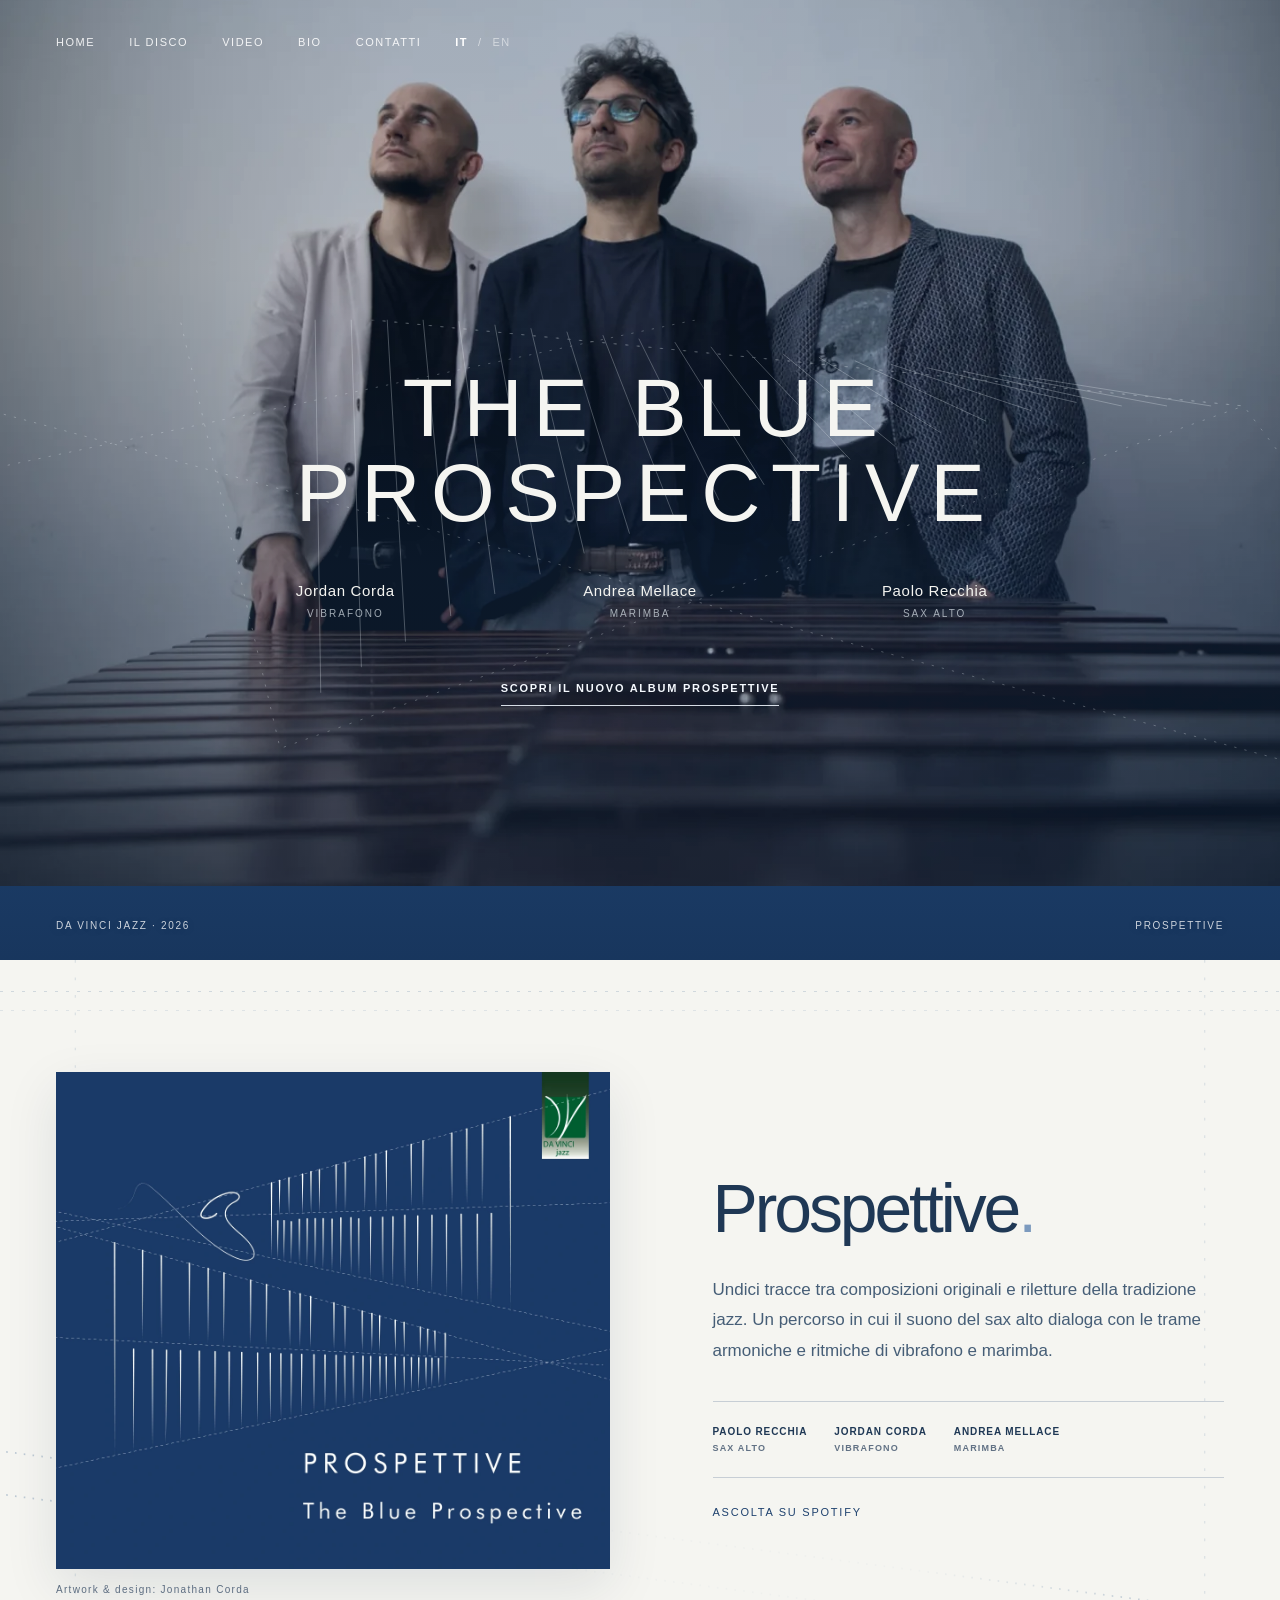
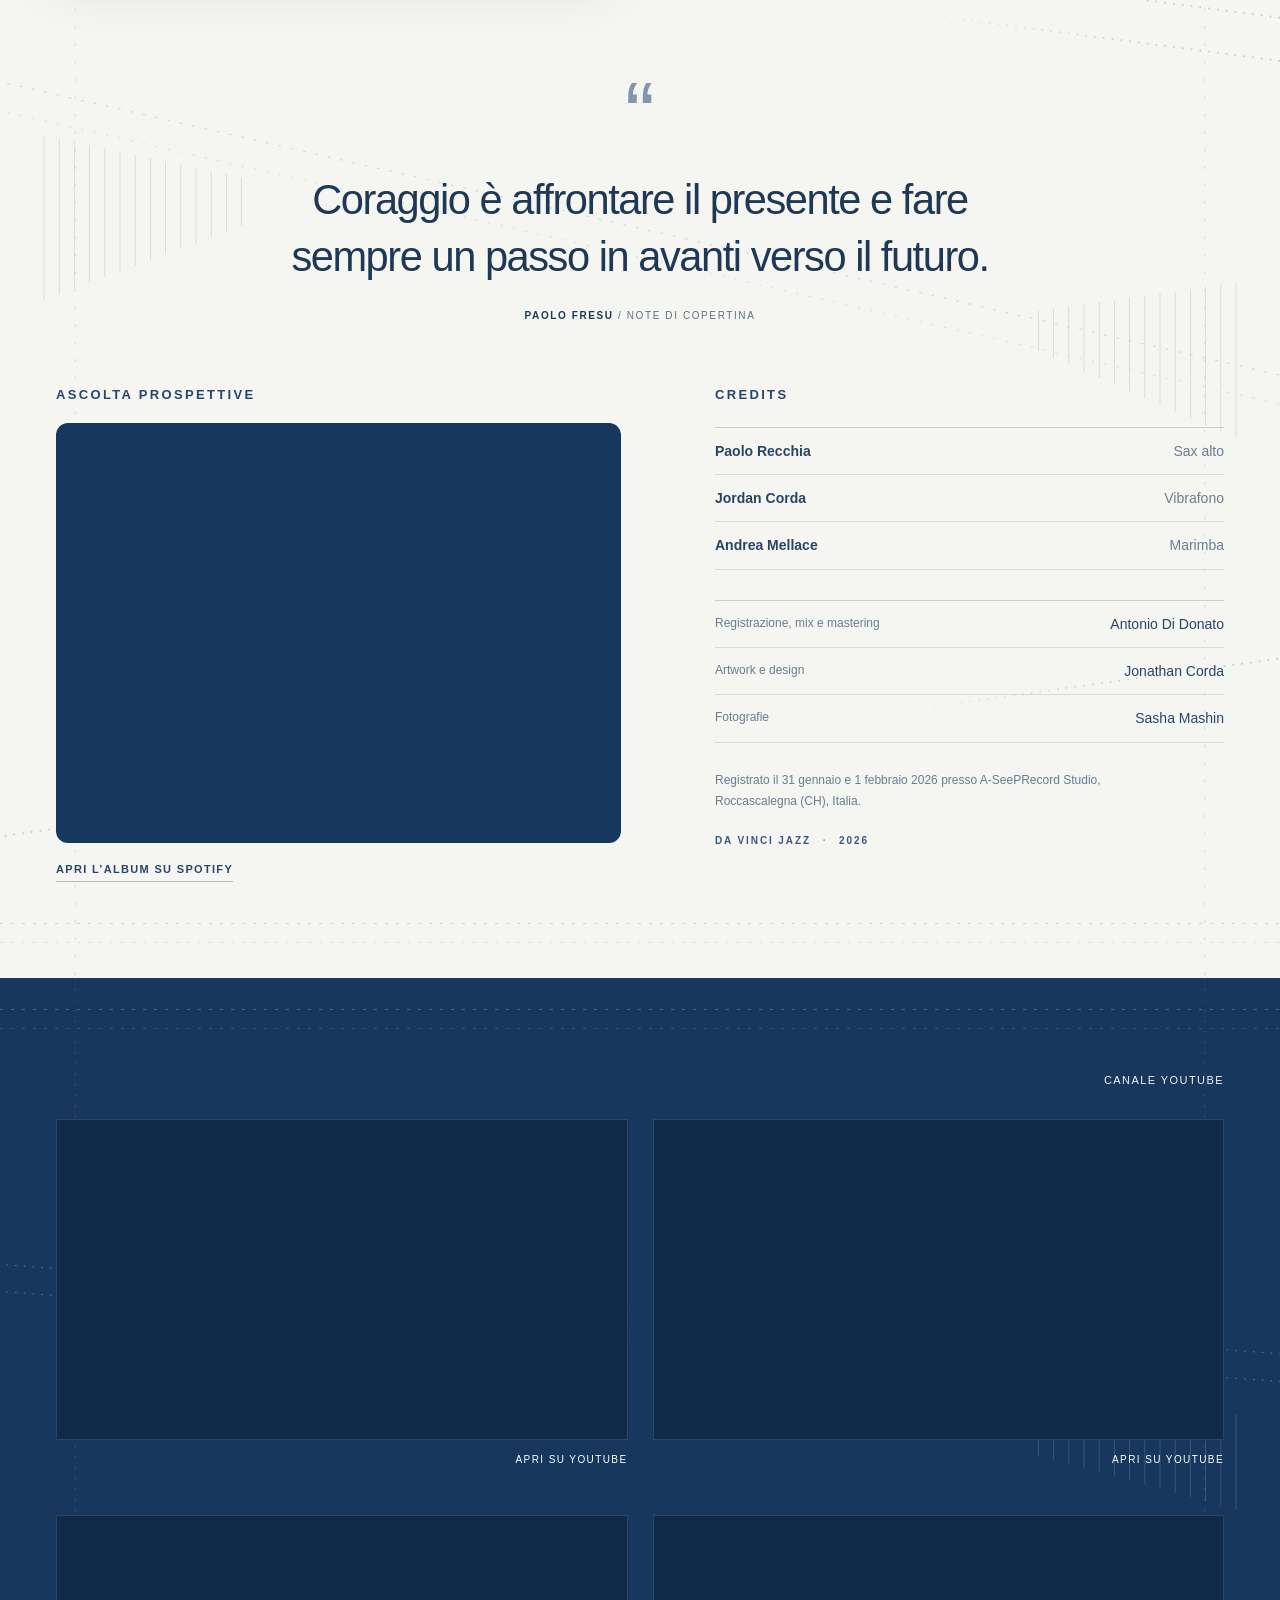
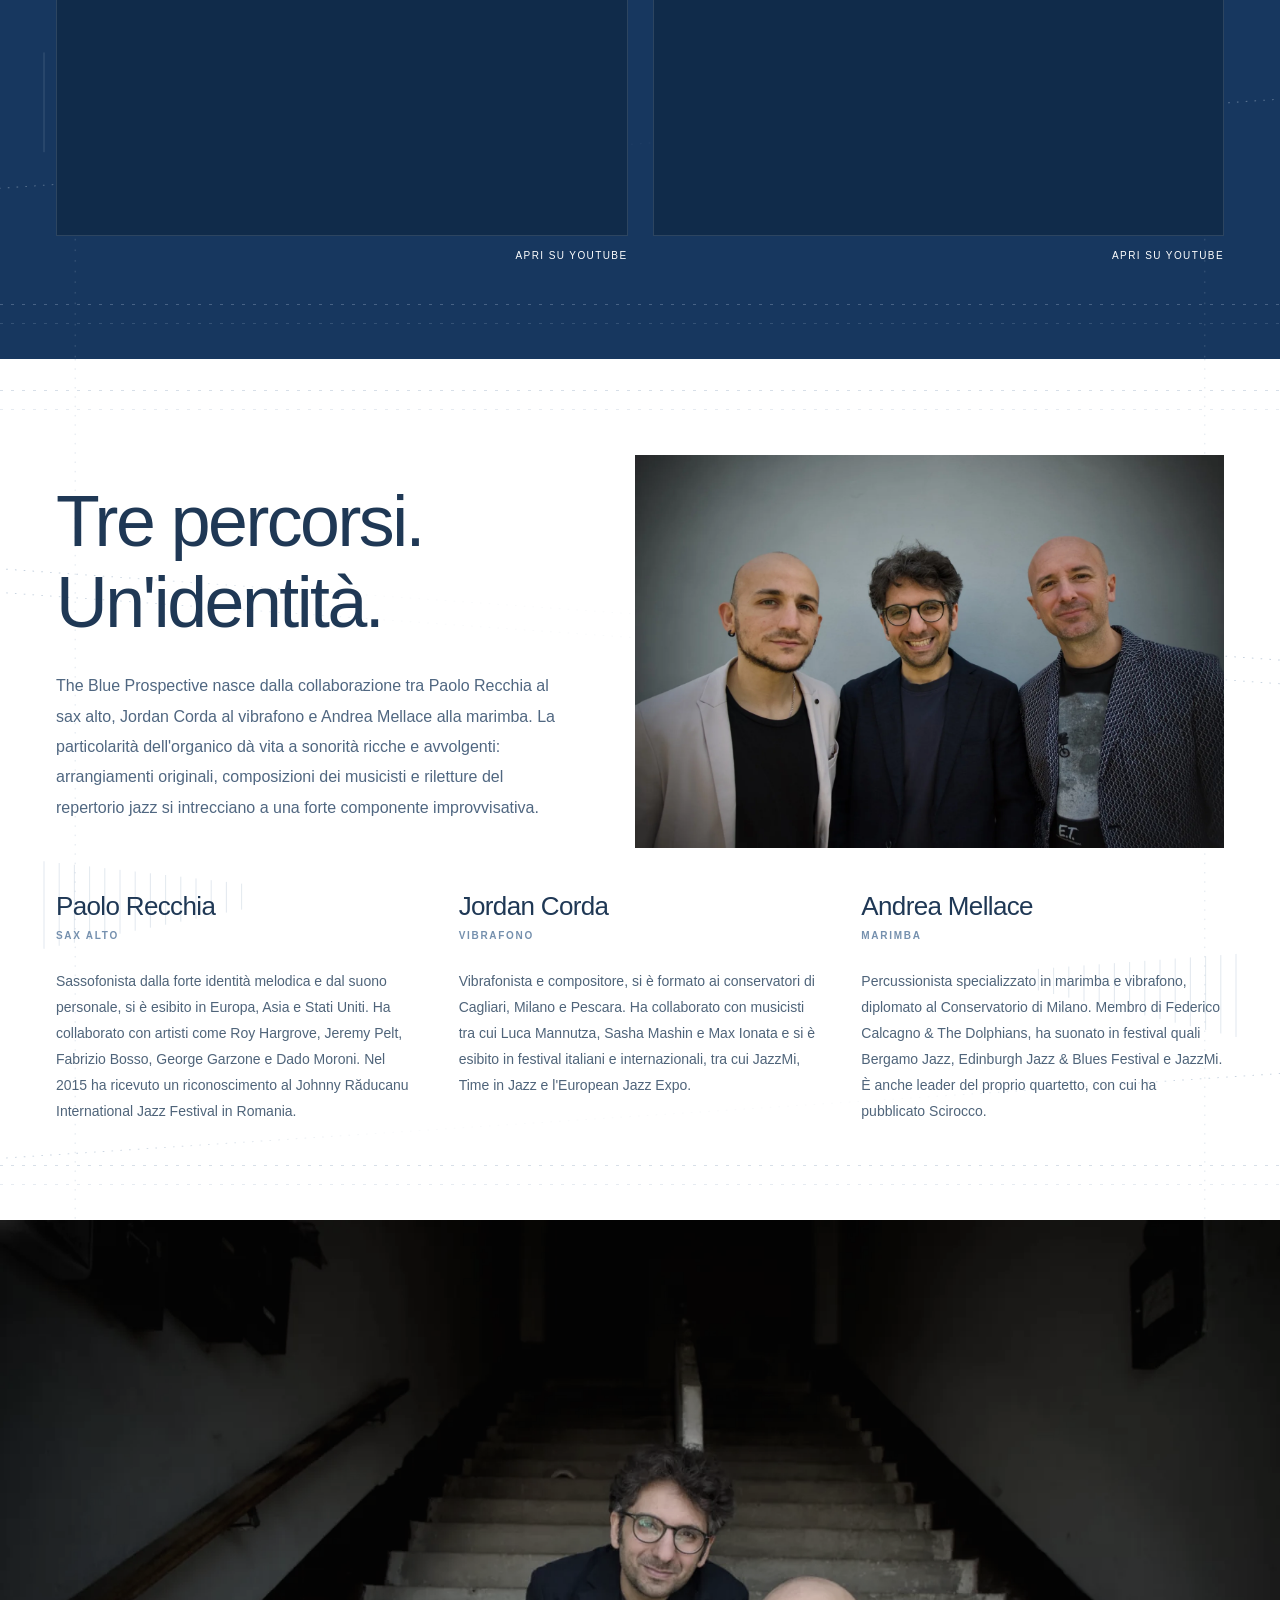
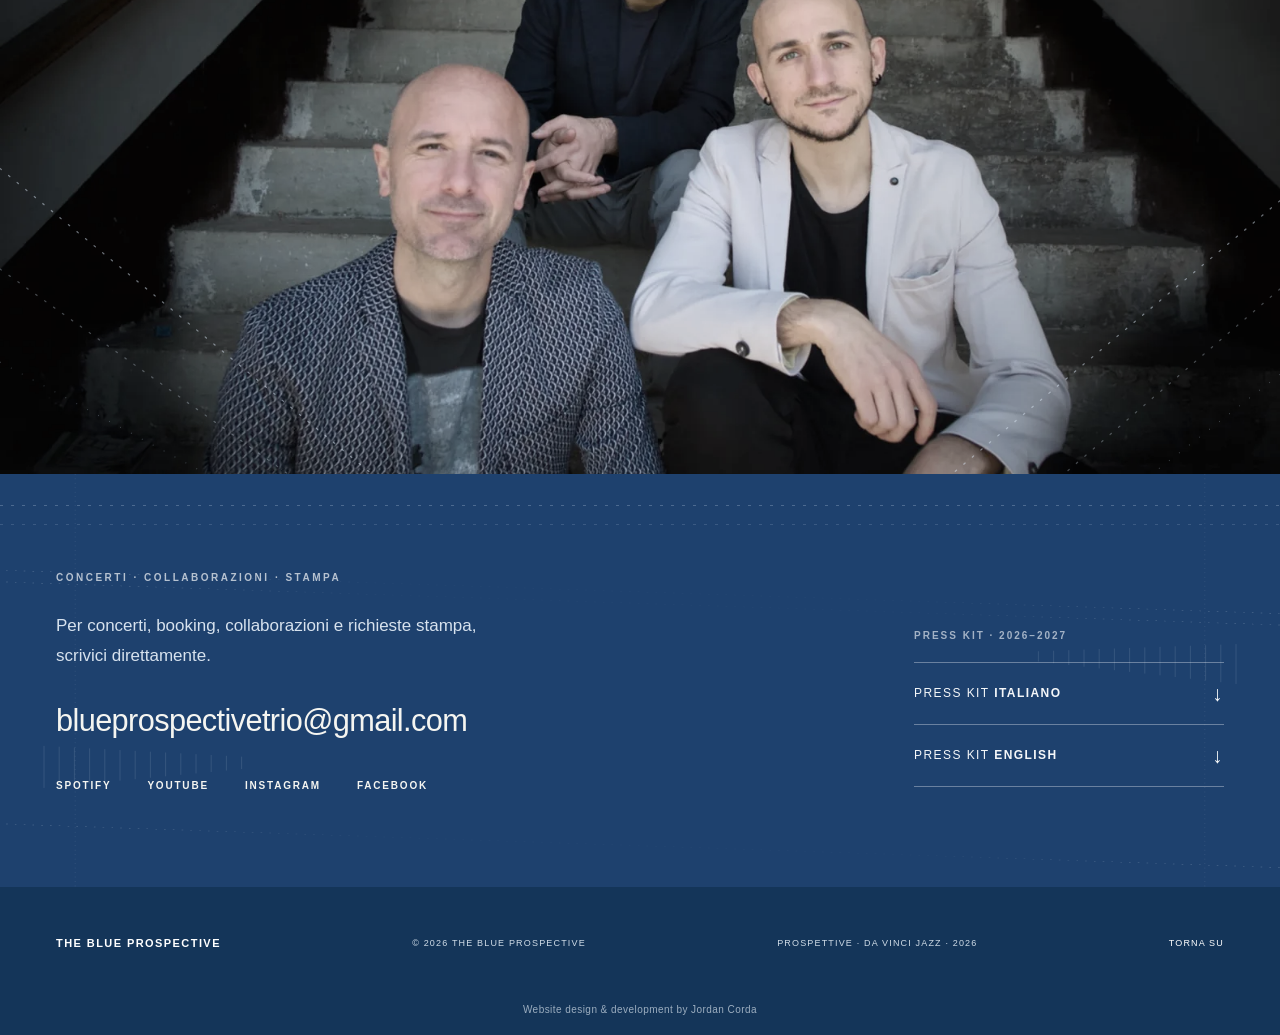
==== commit ba897295: "Add files via upload" ====
--- a/index.html
+++ b/index.html
@@ -1901,7 +1901,7 @@
 </div>
 </section>
 </main>
-<footer class="site-footer"><div class="page-wrap footer-inner"><a class="footer-brand" href="#home">THE BLUE PROSPECTIVE</a><span>© <span id="year">2026</span> THE BLUE PROSPECTIVE</span><span data-i18n="footerNote">Prospettive · Da Vinci Jazz · 2026</span><a class="back-top" data-i18n="backTop" href="#top">TORNA SU</a></div></footer>
+<footer class="site-footer"><div class="page-wrap footer-inner"><a class="footer-brand" href="#home">THE BLUE PROSPECTIVE</a><span>© <span id="year">2026</span> THE BLUE PROSPECTIVE</span><span data-i18n="footerNote">Prospettive · Da Vinci Jazz · 2026</span><a class="back-top" data-i18n="backTop" href="#top">TORNA SU</a></div><div class="page-wrap" style="text-align:center;padding:0 0 18px"><a href="https://jordancorda.com/" target="_blank" rel="noopener noreferrer" style="font-size:10px;letter-spacing:.045em;color:inherit;opacity:.72;text-decoration:none">Website design &amp; development by Jordan Corda</a></div></footer>
 <script>
 document.addEventListener('DOMContentLoaded', function () {
   const cover = document.querySelector('.album-flip');
